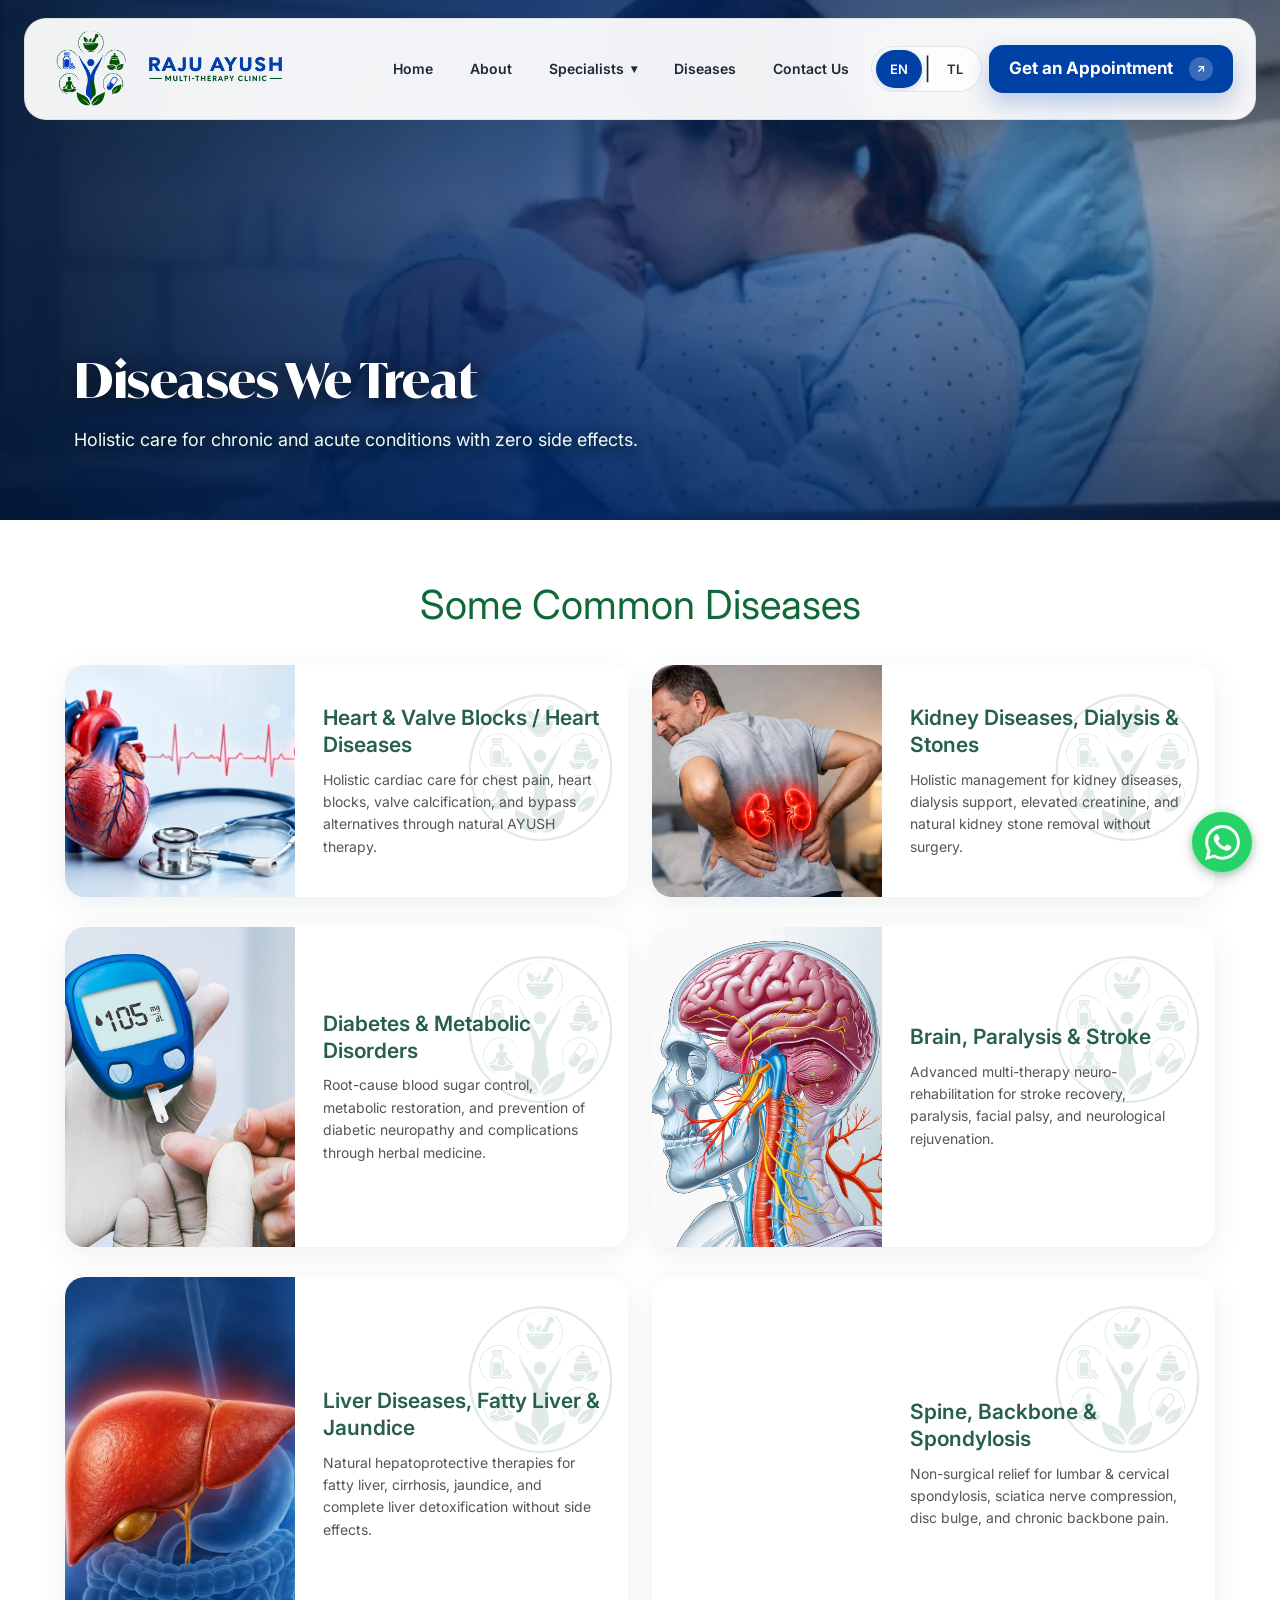
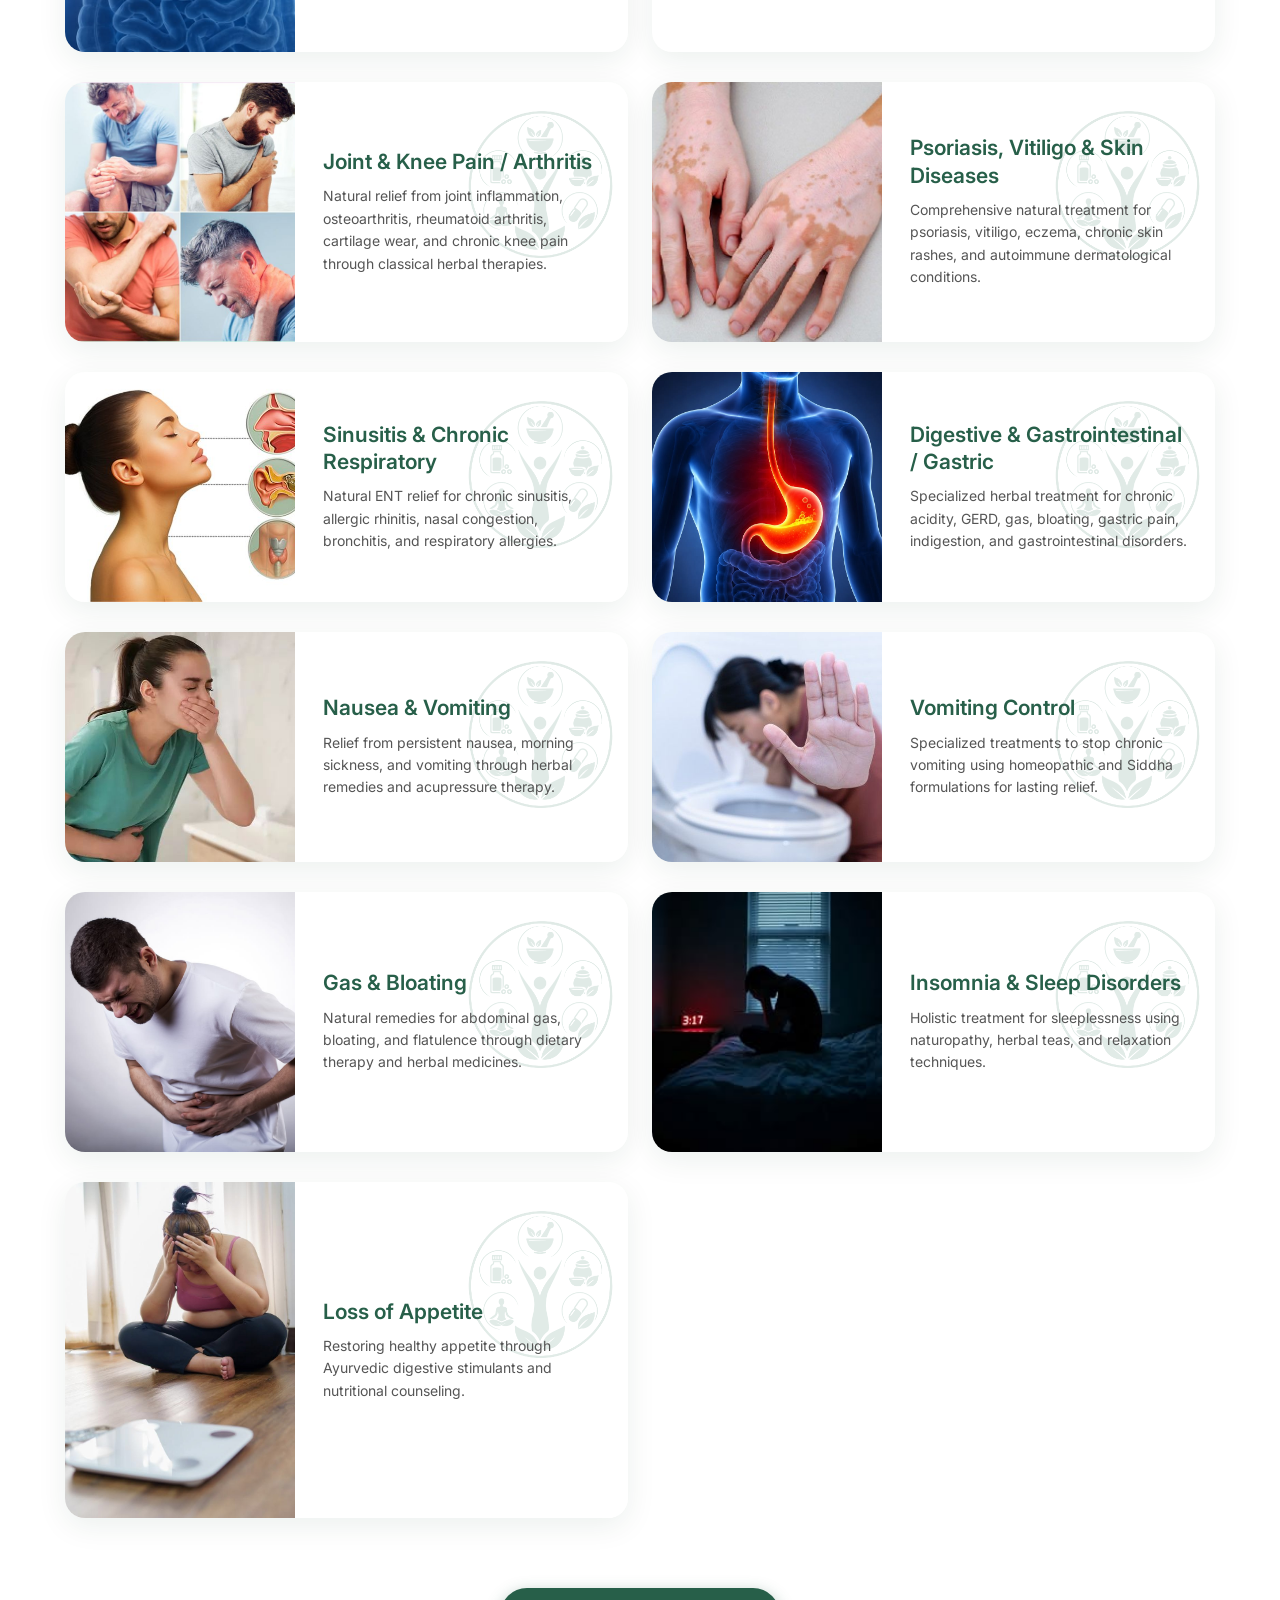
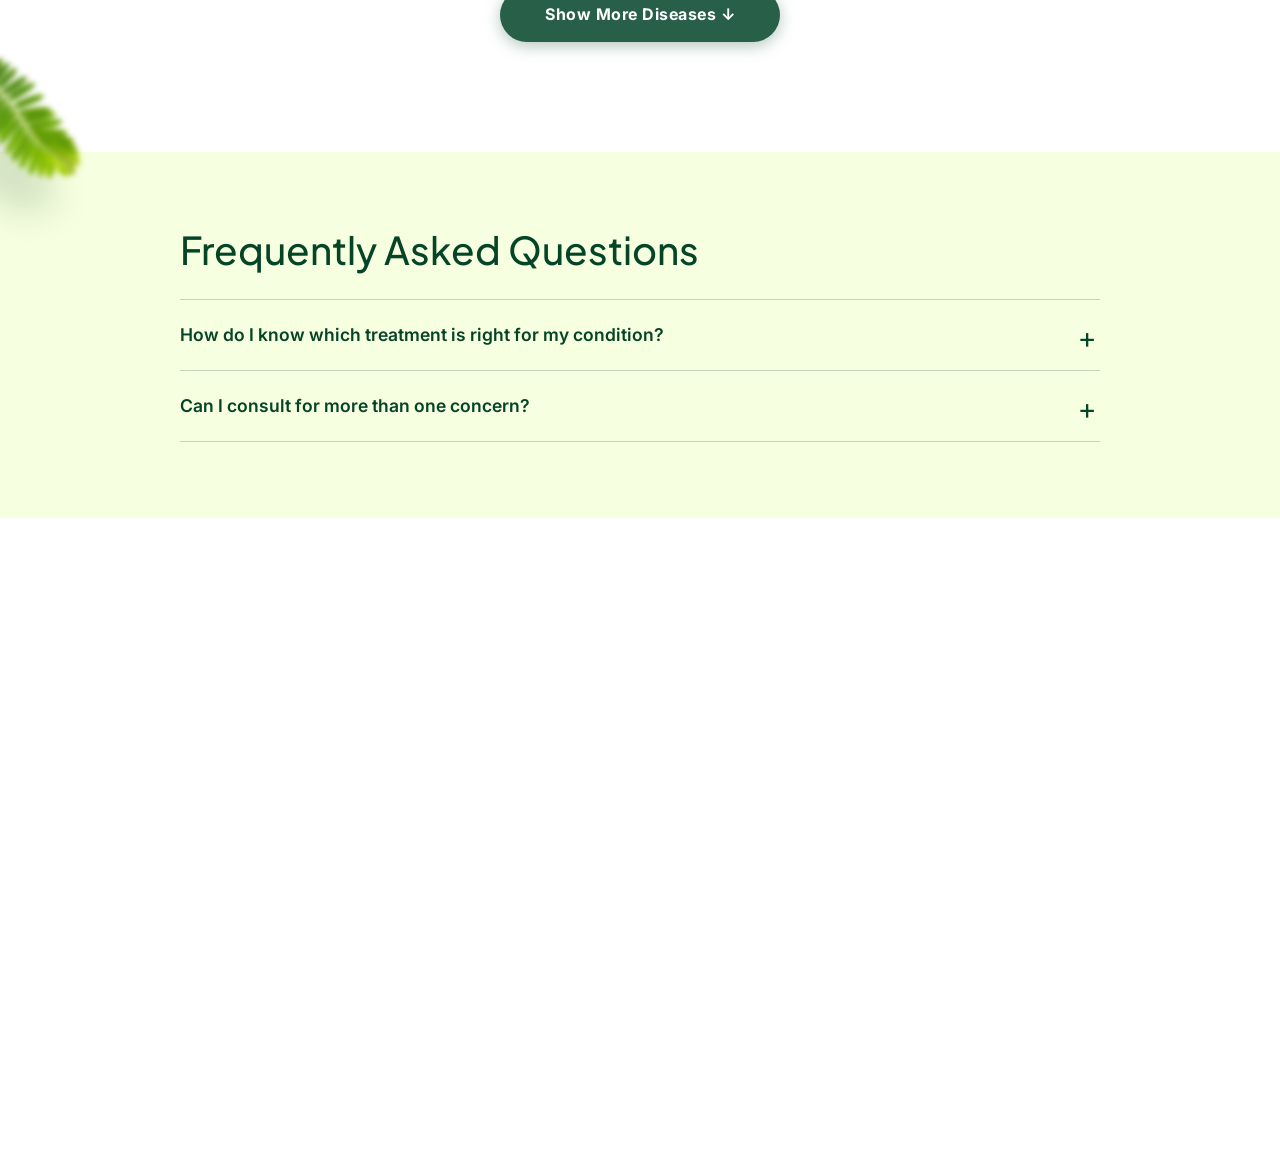
==== diseases.html @ 919b9896 "Production release: Raju AYUSH Hospital with multilingual i18n and Hostinger speed optimizations" ====
<!--
================================================================================
   ____                              _   _  __       
  / ___| _   _ _ __  _ __   ___  ___| |_(_)/ _|_   _ 
  \___ \| | | | '_ \| '_ \ / _ \/ __| __| | |_| | | |
   ___) | |_| | | | | | | |  __/ (__| |_| |  _| |_| |
  |____/ \__, |_| |_|_| |_|\___|\___|\__|_|_|  \__, |
         |___/                                 |___/ 

  ⚡ Crafted with Excellence by SYNNECTIFY
  🌐 Healthcare Digital Innovation & UI Architecture
  🏥 Raju AYUSH Hospital - Multi-Therapy Natural Healing
================================================================================
-->
<!DOCTYPE html>
<!--
========================================================================================

  ███████╗██╗   ██╗███╗   ██╗███╗   ██╗███████╗ ██████╗████████╗██╗███████╗██╗   ██╗
  ██╔════╝╚██╗ ██╔╝████╗  ██║████╗  ██║██╔════╝██╔════╝╚══██╔══╝██║██╔════╝╚██╗ ██╔╝
  ███████╗ ╚████╔╝ ██╔██╗ ██║██╔██╗ ██║█████╗  ██║        ██║   ██║█████╗   ╚████╔╝ 
  ╚════██║  ╚██╔╝  ██║╚██╗██║██║╚██╗██║██╔══╝  ██║        ██║   ██║██╔══╝    ╚██╔╝  
  ███████║   ██║   ██║ ╚████║██║ ╚████║███████╗╚██████╗   ██║   ██║██║        ██║   
  ╚══════╝   ╚═╝   ╚═╝  ╚═══╝╚═╝  ╚═══╝╚══════╝ ╚═════╝   ╚═╝   ╚═╝╚═╝        ╚═╝   

                     🚀 ARCHITECTED & CRAFTED BY SYNNECTIFY
                Next-Generation Digital Experiences & Web Engineering
========================================================================================
-->

<html lang="en" xmlns="http://www.w3.org/1999/xhtml">

<head>
    <!-- Developer Console Easter Egg -->
    <script>
    (function(){
      try {
        console.log("%c 🚀 SYNNECTIFY %c Digital Engineering & Healthcare Architecture ", "background:#0041A6; color:#ffffff; font-size:13px; font-weight:bold; padding:5px 10px; border-radius:4px 0 0 4px; font-family:monospace;", "background:#0E6937; color:#ffffff; font-size:13px; font-weight:bold; padding:5px 10px; border-radius:0 4px 4px 0; font-family:monospace;");
      } catch(e){}
    })();
    </script>

    <!-- Edge-to-Edge Full-Bleed High-Definition Favicon & Tab Icons -->
    <link rel="icon" type="image/x-icon" href="favicon.ico?v=3">
    <link rel="shortcut icon" href="favicon.ico?v=3">
    <link rel="icon" type="image/png" sizes="32x32" href="assets/images/favicon-32x32.png?v=3">
    <link rel="icon" type="image/png" sizes="16x16" href="assets/images/favicon-16x16.png?v=3">
    <link rel="icon" type="image/png" sizes="192x192" href="assets/images/favicon-192x192.png?v=3">
    <link rel="apple-touch-icon" sizes="180x180" href="assets/images/apple-touch-icon.png?v=3">

    <link rel="preload" as="image" href="./assets/images/footer-image-fast.webp" type="image/webp" media="(min-width: 769px)" fetchpriority="high">
    <link rel="preload" as="image" href="./assets/images/mobile-footer-image-fast.webp" type="image/webp" media="(max-width: 768px)" fetchpriority="high">
    <link rel="preload" as="image" href="./assets/images/footer-logo-fast2.0.webp" type="image/webp">

    <meta charset="UTF-8">
    <!-- DNS Prefetch -->
    <link rel="dns-prefetch" href="https://fonts.googleapis.com">
    <link rel="dns-prefetch" href="https://fonts.gstatic.com">
    <link rel="dns-prefetch" href="https://static.parastorage.com">

    <meta http-equiv="Content-Type" content="text/html; charset=utf-8" />

    <meta name="viewport"

        content="width=device-width, initial-scale=1.0, shrink-to-fit=no, initial-scale=1.0, maximum-scale=1.0, user-scalable=no" />

    <meta name="theme-color" content="#0e6937">

    <meta name="facebook-domain-verification" content="4n4g9sohugzlejpv5k4zm0ma34wua3" />

    <link rel="stylesheet" href="./assets/vendor/bootstrap.min.css">

    <link rel="stylesheet preload" href="./assets/new-css/css/app.min.css" as="style">

    <link rel="stylesheet preload" href="./assets/new-css/css/style.css" as="style">

<meta name="csrf-param" content="_csrf-frontend">
    <meta name="csrf-token" content="7khYqzZKLHJcQvQjWfTk037YROb8KjMfgx81Sjun0a-_DQDucBBJXx8AvUwNotfmBOkFga1GV33XT18uU-KD_A==">

    <link rel="stylesheet" href="./assets/css/shared-home-chrome.css">
    <link rel="stylesheet" href="./assets/css/about-page.css">
    <link rel="stylesheet" href="./assets/css/mobile-menu.css">
<link rel="preload" as="image" href="./assets/images/specialtie11.webp" fetchpriority="high">
<style>
/* Lucide Arrow Up-Right Universal Micro-Animation */
.lucide-arrow-up-right, .arrow-tail-icon svg {
    transition: transform 0.28s cubic-bezier(0.16, 1, 0.3, 1) !important;
    display: inline-block !important;
    vertical-align: middle !important;
}
a:hover .lucide-arrow-up-right,
button:hover .lucide-arrow-up-right,
.secondary-button:hover .arrow-tail-icon svg,
.appointment-btn:hover .lucide-arrow-up-right,
.header-cta:hover .lucide-arrow-up-right {
    transform: translate(3px, -3px) !important;
}
</style>
<link rel="stylesheet" href="assets/css/navbar.css">
<style class="hide-old-nav">
/* Hide old Wix/legacy navbar */
header[id^="comp-"], [data-testid="header-wrapper"],
.wix-header, #SITE_HEADER,
[id*="SITE_HEADER"] { display: none !important; }
</style>

    <!-- ============================================================
         PRIMARY SEO & GOOGLE SEARCH CONSOLE META TAGS
         ============================================================ -->
    <title>Conditions & Diseases We Treat: Raju AYUSH Hospital</title>
    <meta name="description" content="Natural, root-cause healing for 30+ conditions: Joint Pain, Arthritis, Diabetes, Skin Disorders, Asthma, Thyroid, Kidney, Liver & Chronic Illness.">
    <meta name="keywords" content="Diseases treated Raju AYUSH, arthritis natural cure, diabetes ayurveda treatment, psoriasis homeopathy, asthma herbal treatment, thyroid natural healing, kidney disease AYUSH, liver detox Vijayawada, joint pain relief, digestive problems cure, chronic disease treatment without surgery">
    <meta name="author" content="Raju AYUSH Hospital - Dr. T. Raju">
    <meta name="robots" content="index, follow, max-snippet:-1, max-image-preview:large, max-video-preview:-1">
    <link rel="canonical" href="https://drraju.synnectify.com/diseases.html">

    <!-- Google Search Console Ownership Verification -->
    <meta name="google-site-verification" content="YOUR_GOOGLE_SEARCH_CONSOLE_VERIFICATION_CODE">

    <!-- Open Graph / Facebook / WhatsApp Preview -->
    <meta property="og:locale" content="en_IN">
    <meta property="og:type" content="website">
    <meta property="og:site_name" content="Raju AYUSH Hospital">
    <meta property="og:title" content="Conditions & Diseases We Treat: Raju AYUSH Hospital">
    <meta property="og:description" content="Natural, root-cause healing for 30+ conditions: Joint Pain, Arthritis, Diabetes, Skin Disorders, Asthma, Thyroid, Kidney, Liver & Chronic Illness.">
    <meta property="og:url" content="https://drraju.synnectify.com/diseases.html">
    <meta property="og:image" content="https://drraju.synnectify.com/assets/images/logo.png">
    <meta property="og:image:alt" content="Conditions & Diseases We Treat: Raju AYUSH Hospital">

    <!-- Twitter Cards -->
    <meta name="twitter:card" content="summary_large_image">
    <meta name="twitter:title" content="Conditions & Diseases We Treat: Raju AYUSH Hospital">
    <meta name="twitter:description" content="Natural, root-cause healing for 30+ conditions: Joint Pain, Arthritis, Diabetes, Skin Disorders, Asthma, Thyroid, Kidney, Liver & Chronic Illness.">
    <meta name="twitter:image" content="https://drraju.synnectify.com/assets/images/logo.png">

    <script type="application/ld+json">
    {
      "@context": "https://schema.org",
      "@graph": [
        {
          "@type": "MedicalWebPage",
          "@id": "https://drraju.synnectify.com/diseases.html#webpage",
          "url": "https://drraju.synnectify.com/diseases.html",
          "name": "Conditions & Diseases Treated at Raju AYUSH Hospital",
          "description": "Root-cause natural treatments for over 30 acute and chronic medical conditions using 5 AYUSH modalities.",
          "breadcrumb": {
            "@type": "BreadcrumbList",
            "itemListElement": [
              { "@type": "ListItem", "position": 1, "name": "Home", "item": "https://drraju.synnectify.com/home.html" },
              { "@type": "ListItem", "position": 2, "name": "Diseases We Treat", "item": "https://drraju.synnectify.com/diseases.html" }
            ]
          }
        }
      ]
    }
    </script>
    <!-- ============================================================ -->
    <!-- Google Analytics 4 (GA4) / Tag Manager Tracking Hook -->
    <script async src="https://www.googletagmanager.com/gtag/js?id=G-XXXXXXXXXX"></script>
    <script>
      window.dataLayer = window.dataLayer || [];
      function gtag(){dataLayer.push(arguments);}
      gtag('js', new Date());
      gtag('config', 'G-XXXXXXXXXX', { 'anonymize_ip': true });
    </script>
    <link rel="manifest" href="manifest.json">
    <!-- Synnectify Developer Signature -->
    <script>
      (function() {
        if (typeof console !== 'undefined' && console.log) {
          console.log(
            '%c Powered & Crafted by Synnectify %c https://synnectify.com ',
            'background:#0041A6; color:#ffffff; font-weight:bold; font-size:12px; padding:6px 12px; border-radius:4px 0 0 4px;',
            'background:#0E6937; color:#ffffff; font-size:12px; padding:6px 12px; border-radius:0 4px 4px 0;'
          );
        }
      })();
    </script>
</head>

<body>
</div>

<!-- RAJU-AYUSH-NAVBAR-START -->
    <header class="site-header" id="siteHeader">
        <nav class="ra-navbar">
            <!-- LOGO -->
            <a href="home.html" class="ra-brand" aria-label="Raju AYUSH Hospital home">
                <img src="assets/images/logo.png" alt="Raju AYUSH Hospital" class="ra-logo-icon" fetchpriority="high" decoding="async">
                <img src="assets/images/logo name.png" alt="RAJU AYUSH Multi-Therapy Clinic" class="ra-logo-name" decoding="async">
            </a>

            <!-- NAVIGATION -->
            <div class="ra-nav-links" id="raNavLinks">
                <a href="home.html" class="ra-nav-link" data-i18n="nav.home">
                    <span class="ra-roll-box"><span class="ra-roll-top">Home</span><span class="ra-roll-bottom">Home</span></span>
                </a>
                <a href="about-us.html" class="ra-nav-link" data-i18n="nav.about">
                    <span class="ra-roll-box"><span class="ra-roll-top">About</span><span class="ra-roll-bottom">About</span></span>
                </a>

                <!-- SPECIALISTS DROPDOWN -->
                <div class="ra-dropdown-wrapper">
                    <button type="button" class="ra-dropdown-trigger" id="raSpecialistsBtn" aria-expanded="false" data-i18n="nav.specialists">
                        <span class="ra-roll-box"><span class="ra-roll-top">Specialists</span><span class="ra-roll-bottom">Specialists</span></span>
                        <span class="ra-dropdown-arrow">&#x25BE;</span>
                    </button>

                    <!-- MEGA MENU (3 Columns Luxury Design) -->
                    <div class="ra-mega-menu" id="raMegaMenu">
                        <div class="ra-mega-header">
                            <h3 data-i18n="mega.title">OUR SPECIALISTS</h3>
                            <div class="ra-mega-header-line">
                                <i></i><span>&#127807;</span><i></i>
                            </div>
                        </div>

                        <div class="ra-mega-body">
                            <!-- Left Column: Herbal Imagery -->
                            <div class="ra-mega-col-visual">
                                <div class="ra-mega-img-wrap">
                                    <img src="assets/images/ayurveda-mega-visual.jpg" alt="Natural Ayurvedic Medicine & Herbs" class="ra-mega-img" loading="lazy" decoding="async">
                                    <div class="ra-mega-img-overlay">
                                        <span data-i18n="mega.visual.tag">Traditional Healing</span>
                                    </div>
                                </div>
                            </div>

                            <!-- Middle Column: 5 Therapies List -->
                            <div class="ra-mega-col-list">
                                <a href="ayurveda-consultation.html" class="ra-service-row">
                                    <span class="ra-service-arrow">&rsaquo;</span>
                                    <div class="ra-service-info">
                                        <h4 class="ra-service-title" data-i18n="mega.ayurveda">Ayurvedic Therapy</h4>
                                        <p class="ra-service-sub" data-i18n="mega.ayurveda.desc">Classical Vedic Healing</p>
                                    </div>
                                </a>
                                <a href="homeopathy.html" class="ra-service-row">
                                    <span class="ra-service-arrow">&rsaquo;</span>
                                    <div class="ra-service-info">
                                        <h4 class="ra-service-title" data-i18n="mega.homeopathy">Homeopathic Care</h4>
                                        <p class="ra-service-sub" data-i18n="mega.homeopathy.desc">Holistic &amp; Natural Treatment</p>
                                    </div>
                                </a>
                                <a href="siddha-medicine.html" class="ra-service-row">
                                    <span class="ra-service-arrow">&rsaquo;</span>
                                    <div class="ra-service-info">
                                        <h4 class="ra-service-title" data-i18n="mega.siddha">Siddha Healthcare</h4>
                                        <p class="ra-service-sub" data-i18n="mega.siddha.desc">Ancient Tamil Medical System</p>
                                    </div>
                                </a>
                                <a href="naturopathy.html" class="ra-service-row">
                                    <span class="ra-service-arrow">&rsaquo;</span>
                                    <div class="ra-service-info">
                                        <h4 class="ra-service-title" data-i18n="mega.naturopathy">Naturopathy Wellness</h4>
                                        <p class="ra-service-sub" data-i18n="mega.naturopathy.desc">Natural Healing Therapies</p>
                                    </div>
                                </a>
                                <a href="herbal-medicine.html" class="ra-service-row">
                                    <span class="ra-service-arrow">&rsaquo;</span>
                                    <div class="ra-service-info">
                                        <h4 class="ra-service-title" data-i18n="mega.herbal">Global Herbal Medicine</h4>
                                        <p class="ra-service-sub" data-i18n="mega.herbal.desc">International Quality Herbal Care</p>
                                    </div>
                                </a>
                            </div>

                            <!-- Right Column: Consultation Card with Dr. Raju -->
                            <div class="ra-mega-col-consult">
                                <div class="ra-consult-card">
                                    <div class="ra-consult-top">
                                        <div class="ra-consult-text-wrap">
                                            <h4 class="ra-consult-heading" data-i18n="mega.consult.heading">Not Sure Which Therapy Is Right For You?</h4>
                                            <p class="ra-consult-text" data-i18n="mega.consult.desc">Our senior doctors diagnose your root cause and prescribe integrated multi-therapy care for complete and lasting relief.</p>
                                        </div>
                                        <div class="ra-consult-doctor-wrap">
                                            <img src="assets/images/dr-raju.png" alt="Chief Physician Dr. T. Raju" class="ra-consult-doctor-img" loading="lazy" decoding="async">
                                        </div>
                                    </div>
                                    <div class="ra-consult-divider">
                                        <i></i><span>&#127807;</span><i></i>
                                    </div>
                                    <a href="contact-us.html#ContactSec" class="ra-consult-btn">
                                        <span data-i18n="mega.consult.btn">Book An Appointment</span>
                                        <span class="ra-btn-arrow">&rarr;</span>
                                    </a>
                                </div>
                            </div>
                        </div>

                        <!-- Bottom Philosophy Ribbon -->
                        <div class="ra-mega-bottom-bar">
                            <div class="ra-bottom-philosophy">
                                <span class="ra-bottom-leaf">&#127807;</span>
                                <span data-i18n="mega.philosophy">5 Classical Systems. Integrated Care. Holistic Healing.</span>
                            </div>
                            <a href="ayurveda-consultation.html" class="ra-bottom-explore">
                                <span data-i18n="mega.explore.btn">View all treatments and therapies</span>
                                <span class="ra-explore-arrow">&rarr;</span>
                            </a>
                        </div>
                    </div>
                </div>

                <a href="diseases.html" class="ra-nav-link" data-i18n="nav.diseases">
                    <span class="ra-roll-box"><span class="ra-roll-top">Diseases</span><span class="ra-roll-bottom">Diseases</span></span>
                </a>
                <a href="contact-us.html" class="ra-nav-link" data-i18n="nav.contact">
                    <span class="ra-roll-box"><span class="ra-roll-top">Contact Us</span><span class="ra-roll-bottom">Contact Us</span></span>
                </a>

                <!-- LANGUAGE TOGGLE (Desktop) -->
                <div class="ra-language-toggle" id="raLangToggle">
                    <button type="button" class="ra-lang-btn active" data-lang="en">EN</button>
                    <span class="ra-lang-sep">|</span>
                    <button type="button" class="ra-lang-btn" data-lang="tl">TL</button>
                </div>

                <!-- CTA -->
                <a href="contact-us.html#ContactSec" class="ra-nav-cta">
                    <span data-i18n="cta.appointment">Get an Appointment</span>
                    <span class="ra-btn-arrow"><svg viewBox="0 0 24 24"><line x1="7" y1="17" x2="17" y2="7"></line><polyline points="7 7 17 7 17 17"></polyline></svg></span>
                </a>
            </div>

            <!-- MOBILE HAMBURGER BUTTON -->
            <button class="ra-mobile-toggle" id="raMobileToggle" type="button" aria-label="Open navigation" aria-expanded="false">
                <span></span>
                <span></span>
                <span></span>
            </button>
        </nav>
    </header>
    <!-- RAJU-AYUSH-NAVBAR-END -->

    <!-- MOBILE OFF-CANVAS FULL COVER DRAWER & BACKDROP -->
    <div class="ra-mobile-backdrop" id="raMobileBackdrop"></div>
    <div class="ra-mobile-drawer" id="raMobileDrawer">
        <div class="ra-drawer-header">
            <button type="button" class="ra-drawer-close" id="raDrawerClose" aria-label="Close menu">&times;</button>
            <div class="ra-drawer-logo-wrap">
                <img src="assets/images/mobile navbar logo.png" alt="Raju AYUSH Hospital" class="ra-drawer-logo" loading="lazy" decoding="async">
            </div>
        </div>
        
        <div class="ra-drawer-body">
            <ul class="ra-drawer-menu">
                <li class="ra-drawer-item">
                    <a href="home.html" class="ra-drawer-link">
                        <span class="ra-roll-box"><span class="ra-roll-top">Home</span><span class="ra-roll-bottom">Home</span></span>
                    </a>
                </li>
                <li class="ra-drawer-item">
                    <a href="about-us.html" class="ra-drawer-link">
                        <span class="ra-roll-box"><span class="ra-roll-top">About</span><span class="ra-roll-bottom">About</span></span>
                    </a>
                </li>
                <li class="ra-drawer-item ra-drawer-has-sub" id="raMobileSpecialistsItem">
                    <button type="button" class="ra-drawer-link ra-drawer-accordion-btn" id="raMobileSpecialistsBtn" aria-expanded="false">
                        <span class="ra-roll-box"><span class="ra-roll-top">Specialists</span><span class="ra-roll-bottom">Specialists</span></span>
                        <span class="ra-drawer-chevron">&#x25BE;</span>
                    </button>
                    <ul class="ra-drawer-submenu" id="raMobileSpecialistsSub">
                        <li><a href="ayurveda-consultation.html" class="ra-drawer-sublink" data-i18n="drawer.ayurveda">&rsaquo; Ayurvedic Therapy</a></li>
                        <li><a href="homeopathy.html" class="ra-drawer-sublink" data-i18n="drawer.homeo">&rsaquo; Homeopathic Care</a></li>
                        <li><a href="siddha-medicine.html" class="ra-drawer-sublink" data-i18n="drawer.siddha">&rsaquo; Siddha Healthcare</a></li>
                        <li><a href="naturopathy.html" class="ra-drawer-sublink" data-i18n="drawer.naturopathy">&rsaquo; Naturopathy Wellness</a></li>
                        <li><a href="herbal-medicine.html" class="ra-drawer-sublink" data-i18n="drawer.herbal">&rsaquo; Global Herbal Medicine</a></li>
                    </ul>
                </li>
                <li class="ra-drawer-item">
                    <a href="diseases.html" class="ra-drawer-link">
                        <span class="ra-roll-box"><span class="ra-roll-top">Diseases</span><span class="ra-roll-bottom">Diseases</span></span>
                    </a>
                </li>
                <li class="ra-drawer-item">
                    <a href="contact-us.html" class="ra-drawer-link">
                        <span class="ra-roll-box"><span class="ra-roll-top">Contact Us</span><span class="ra-roll-bottom">Contact Us</span></span>
                    </a>
                </li>
            </ul>

            <!-- Mobile Language Selector -->
            <div class="ra-drawer-lang">
                <span class="ra-drawer-lang-label" data-i18n="drawer.langlabel">Language:</span>
                <div class="ra-drawer-lang-toggle">
                    <button type="button" class="ra-mobile-lang-btn active" data-lang="en">English</button>
                    <span class="ra-mobile-lang-sep">|</span>
                    <button type="button" class="ra-mobile-lang-btn" data-lang="tl">తెలుగు</button>
                </div>
            </div>

            <!-- Mobile Book Appointment CTA -->
            <div class="ra-drawer-cta">
                <a href="contact-us.html" class="ra-drawer-btn">
                    <span>Book Appointment</span>
                    <span class="ra-drawer-btn-arrow">&rarr;</span>
                </a>
            </div>
        </div>
    </div>



<header id="comp-mb7ogqrp" class="comp-mb7ogqrp S829f_ comp-mb7ogqrp-container"
                                            slots="[object Object]" wix="[object Object]">
                                            <section id="comp-mb7ogqrp_r_comp-mb7ogqqn" tabindex="-1"
                                                class="ke5pl1 comp-mb7ogqrp_r_comp-mb7ogqqn-container section comp-mb7ogqrp_r_comp-mb7ogqqn ke5pl1 w2JesW NXBn1M yEgiaI wixui-header undefined fwXYgt">
                                                <div id="comp-mb7ogqrp_r_comp-mdr142kt"
                                                    class="container _internalContainerRoot_ikbgu_1 builder-root theme-vars comp-mb7ogqrp_r_comp-mdr142kt">
                                                    <div class="_backgroundLayer_ikbgu_25">
                                                        <div class="builder-root comp-mb7ogqrp_r_comp-mhs1biva _background_x7ip3_1 _mask_x7ip3_35 background"
                                                            id="comp-mb7ogqrp_r_comp-mhs1biva"
                                                            data-motion-part="BG_LAYER comp-mb7ogqrp_r_comp-mhs1biva">
                                                        </div>
                                                    </div>
                                                    <div role="group"
                                                        class="comp-mb7ogqrp_r_comp-mdr142kt-container max-width-container">
                                                        
                                                        <div id="comp-mb7ogqrp_r_comp-ml7ru3yu"
                                                            class="logo-wrapper _logo_ackza_1 builder-root comp-mb7ogqrp_r_comp-ml7ru3yu">
                                                            <a href="./home.html" target="_self"
                                                                class="_linkLayer_ackza_12"><wow-image
                                                                    class="_image_8j9vj_1 "
                                                                    data-image-info="{&quot;displayMode&quot;:&quot;fit&quot;,&quot;imageData&quot;:{&quot;width&quot;:200,&quot;height&quot;:51,&quot;uri&quot;:&quot;https://static.wixstatic.com/shapes/c837a6_826a63d60f394c6c80f9069903e238b8.svg&quot;,&quot;name&quot;:&quot;logo&quot;,&quot;displayMode&quot;:&quot;fit&quot;}}"
                                                                    data-motion-part="BG_IMG undefined"
                                                                    data-bg-effect-name="" data-has-ssr-src=""
                                                                    style="--wix-img-max-width:max(200px, 100%)"><img loading="lazy"
                                                                        alt="Homepage"
                                                                        fetchpriority="high"
                                                                        src="[data-uri]"
                                                                        style="width: 79px; height: 20px; object-fit: contain; object-position: center center;" decoding="async"></wow-image></a>
                                                        </div>
                                                        <div
                                                            class="wix-presets-wrapper w-3f27c3f4-5a2b-4b2c-9b14-05d9c0c6d5ec comp-mb7ogqrp_r_comp-ml7sglw4-presets-wrapper">
                                                            <div id="comp-mb7ogqrp_r_comp-ml7sglw4"
                                                                class="builder-root comp-mb7ogqrp_r_comp-ml7sglw4 menu _animation-calm_1m6ap_8">
                                                                <div id="comp-mb7ogqrp_r_comp-ml7sglw4-menu-content">
                                                                    <nav class="_root_s6hzk_2 navbar _navbar_1b8mp_1 _ltr_1b8mp_18 wixui-horizontal-menu wixui-menu"
                                                                        data-part="navbar" data-hook="menu-root"
                                                                        aria-label="Site" dir="ltr">
                                                                        <ul class="_container_s6hzk_173 custom-navbar">
    <li class="_listItem_1ev60_1" data-part="menu-item" data-animation-name="calm" data-item-depth="0" data-animation-state="exitDone">
        <div class="_itemWrapper_1ev60_10">
            <div class="item _labelContainer_1ev60_18 wixui-horizontal-menu__item wixui-menu__item" data-part="menu-item-content" data-interactive="true">
                <a data-part="menu-item-link" href="./home.html" target="_self" class="">
                    <div class="_label_1ev60_18 wixui-horizontal-menu__item-label wixui-menu__item-label" data-part="label">Home</div>
                </a>
            </div>
        </div><span class="_divider_1ev60_224"></span>
    </li>
    <li class="_listItem_1ev60_1" data-part="menu-item" data-animation-name="calm" data-item-depth="0" data-animation-state="exitDone">
        <div class="_itemWrapper_1ev60_10">
            <div class="item _labelContainer_1ev60_18 wixui-horizontal-menu__item wixui-menu__item" data-part="menu-item-content" data-interactive="true">
                <a data-part="menu-item-link" href="./about-us.html" target="_self" class="">
                    <div class="_label_1ev60_18 wixui-horizontal-menu__item-label wixui-menu__item-label" data-part="label">About Us</div>
                </a>
            </div>
        </div><span class="_divider_1ev60_224"></span>
    </li>
    <li class="_listItem_1ev60_1 custom-dropdown" data-part="menu-item" data-animation-name="none" data-item-depth="0">
        <div class="_itemWrapper_1ev60_10">
            <div class="item _labelContainer_1ev60_18 wixui-horizontal-menu__item wixui-menu__item" data-part="menu-item-content" data-interactive="true">
                <a data-part="menu-item-link" href="./ayurveda-consultation.html" target="_self" class="">
                    <div class="_label_1ev60_18 wixui-horizontal-menu__item-label wixui-menu__item-label" data-part="label">Specialities &#9662;</div>
                </a>
            </div>
        </div>
        <ul class="dropdown-content">
            <li><a href="./ayurveda-consultation.html">Ayurveda</a></li>
            <li><a href="./homeopathy.html">Homeopathy</a></li>
            <li><a href="./siddha-medicine.html">Sidda</a></li>
            <li><a href="./naturopathy.html">Naturopathy</a></li>
            <li><a href="./herbal-medicine.html">Global Herbal Medicine</a></li>
        </ul>
        <span class="_divider_1ev60_224"></span>
    </li>
    <li class="_listItem_1ev60_1" data-part="menu-item" data-animation-name="none" data-item-depth="0">
        <div class="_itemWrapper_1ev60_10">
            <div class="item _labelContainer_1ev60_18 wixui-horizontal-menu__item wixui-menu__item" data-part="menu-item-content" data-interactive="true">
                <a data-part="menu-item-link" href="./diseases.html" target="_self" class="">
                    <div class="_label_1ev60_18 wixui-horizontal-menu__item-label wixui-menu__item-label" data-part="label">diseases</div>
                </a>
            </div>
        </div><span class="_divider_1ev60_224"></span>
    </li>
    <li class="_listItem_1ev60_1" data-part="menu-item" data-animation-name="none" data-item-depth="0">
        <div class="_itemWrapper_1ev60_10">
            <div class="item _labelContainer_1ev60_18 wixui-horizontal-menu__item wixui-menu__item" data-part="menu-item-content" data-interactive="true">
                <a data-part="menu-item-link" href="./contact-us.html" target="_self" class="">
                    <div class="_label_1ev60_18 wixui-horizontal-menu__item-label wixui-menu__item-label" data-part="label">contact us</div>
                </a>
            </div>
        </div><span class="_divider_1ev60_224"></span>
    </li>
    <li class="_listItem_1ev60_1" data-part="menu-item" data-animation-name="none" data-item-depth="0">
        <div class="_itemWrapper_1ev60_10">
            <div class="item _labelContainer_1ev60_18 wixui-horizontal-menu__item wixui-menu__item" data-part="menu-item-content" data-interactive="true">
                <a data-part="menu-item-link" href="./contact-us.html#ContactSec" target="_self" class="appointment-btn">
                    <div class="_label_1ev60_18 wixui-horizontal-menu__item-label wixui-menu__item-label" data-part="label">Get an Appointment</div>
                </a>
            </div>
        </div><span class="_divider_1ev60_224"></span>
    </li>
</ul>
                                                                    </nav>
                                                                </div>
                                                            </div>
                                                        </div>
                                                    </div>
                                                </div>
                                            </section>
                                        </header>

    <div class="fixedRit">
        <ul>
            <li>
                <a class="call" href="tel:+919290000571" target="_blank">
                    <div class="align">
                        <svg viewBox="0 0 512 512">
                            <path d="m368.467 512c-89.756 0-185.605-32.981-260.547-107.921-74.817-74.818-107.92-170.603-107.92-260.546 0-79.269 64.132-143.533 143.533-143.533 6.134 0 11.649 3.734 13.927 9.429l64.267 160.667c3.077 7.692-.664 16.421-8.355 19.498l-70.597 28.238c4.994 81.218 70.188 146.408 151.393 151.395l28.239-70.597c3.07-7.679 11.796-11.434 19.498-8.356l160.665 64.266c5.695 2.278 9.43 7.793 9.43 13.927 0 79.269-64.132 143.533-143.533 143.533zm-234.917-481.57c-57.448 4.971-103.55 53.145-103.55 113.103 0 90.408 35.206 175.405 99.134 239.332 63.927 63.928 148.924 99.135 239.333 99.135 59.939 0 108.129-46.076 113.104-103.55l-136.881-54.752-26.563 66.406c-2.277 5.695-7.793 9.429-13.927 9.429-105.729 0-191.733-86.004-191.733-191.717 0-6.133 3.734-11.666 9.429-13.943l66.406-26.563z" />
                        </svg>
                    </div>
                </a>
            </li>
            <li>
                <a class="whatsapp" href="https://api.whatsapp.com/send?phone=919290000571" target="_blank">
                    <div class="align">
                        <svg viewBox="-23 -21 682 682.66669">
                            <path d="m544.386719 93.007812c-59.875-59.945312-139.503907-92.9726558-224.335938-93.007812-174.804687 0-317.070312 142.261719-317.140625 317.113281-.023437 55.894531 14.578125 110.457031 42.332032 158.550781l-44.992188 164.335938 168.121094-44.101562c46.324218 25.269531 98.476562 38.585937 151.550781 38.601562h.132813c174.785156 0 317.066406-142.273438 317.132812-317.132812.035156-84.742188-32.921875-164.417969-92.800781-224.359376zm-224.335938 487.933594h-.109375c-47.296875-.019531-93.683594-12.730468-134.160156-36.742187l-9.621094-5.714844-99.765625 26.171875 26.628907-97.269531-6.269532-9.972657c-26.386718-41.96875-40.320312-90.476562-40.296875-140.28125.054688-145.332031 118.304688-263.570312 263.699219-263.570312 70.40625.023438 136.589844 27.476562 186.355469 77.300781s77.15625 116.050781 77.132812 186.484375c-.0625 145.34375-118.304687 263.59375-263.59375 263.59375zm144.585938-197.417968c-7.921875-3.96875-46.882813-23.132813-54.148438-25.78125-7.257812-2.644532-12.546875-3.960938-17.824219 3.96875-5.285156 7.929687-20.46875 25.78125-25.09375 31.066406-4.625 5.289062-9.242187 5.953125-17.167968 1.984375-7.925782-3.964844-33.457032-12.335938-63.726563-39.332031-23.554687-21.011719-39.457031-46.960938-44.082031-54.890626-4.617188-7.9375-.039062-11.8125 3.476562-16.171874 8.578126-10.652344 17.167969-21.820313 19.808594-27.105469 2.644532-5.289063 1.320313-9.917969-.664062-13.882813-1.976563-3.964844-17.824219-42.96875-24.425782-58.839844-6.4375-15.445312-12.964843-13.359374-17.832031-13.601562-4.617187-.230469-9.902343-.277344-15.1875-.277344-5.28125 0-13.867187 1.980469-21.132812 9.917969-7.261719 7.933594-27.730469 27.101563-27.730469 66.105469s28.394531 76.683594 32.355469 81.972656c3.960937 5.289062 55.878906 85.328125 135.367187 119.648438 18.90625 8.171874 33.664063 13.042968 45.175782 16.695312 18.984374 6.03125 36.253906 5.179688 49.910156 3.140625 15.226562-2.277344 46.878906-19.171875 53.488281-37.679687 6.601563-18.511719 6.601563-34.375 4.617187-37.683594-1.976562-3.304688-7.261718-5.285156-15.183593-9.253906zm0 0" fill-rule="evenodd" />
                        </svg>
                    </div>
                </a>
            </li>
            <li>
                <a class="mail" href="mailto:info@rajuayush.com" target="_blank">
                    <div class="align">
                        <svg viewBox="0 0 512 512">
                            <path class="st0" d="M464,64H48C21.5,64,0,85.5,0,112v288c0,26.5,21.5,48,48,48h416c26.5,0,48-21.5,48-48V112 C512,85.5,490.5,64,464,64z M464,96c2.2,0,4.2,0.5,6.1,1.2L256,282.8L41.9,97.2c1.9-0.8,4-1.2,6.1-1.2L464,96z M464,416H48 c-8.8,0-16-7.2-16-16V131l213.5,185c3,2.6,6.8,3.9,10.5,3.9s7.5-1.3,10.5-3.9L480,131v269C480,408.8,472.8,416,464,416z" />
                        </svg>
                    </div>
                </a>
            </li>
        </ul>
    </div>

    <div id="viewport">

     <div id="pageWrapper" class="diseasesPage">

    <section id="PageBanner" class="Hght">
                <img class="bnnr" alt="Diseases We Treat" src="./assets/images/specialtie11.webp" decoding="async" loading="lazy">
                <div class="BannerContent">
                    <div class="container">
                        <div class="content-wrapper">
                            <h1 class="bnrHead" data-i18n="diseases.hero.title">Diseases We Treat</h1>
                            <div class="SubT">Holistic care for chronic and acute conditions with zero side effects.</div>
                        </div>
                    </div>
                </div>
            </section>

    <section id="DiseaseSec">
        <div class="container">
            <div class="animBx anim3"><img src="./assets/images/anim10.png" alt="" loading="lazy" decoding="async"></div>
            <div class="animBx anim4"><img src="./assets/images/anim10.png" alt="" loading="lazy" decoding="async"></div>
            <div class="MainT">Some Common Diseases</div>
            <div class="row">
                <div class="col-sm-6">
                    <div class="dSBx">
                        <div class="imgBx">
                            <img src="./assets/images/Heart & Valve Blocks.jpg" alt="Heart & Valve Blocks / Heart Diseases" loading="lazy" decoding="async">
                        </div>
                        <div class="txtBx">
                            <div class="fade1"><img src="./assets/images/logo transparent ..png" alt="Raju AYUSH Logo" loading="lazy" decoding="async"></div>
                            <div class="title">Heart & Valve Blocks / Heart Diseases</div>
                            <p>Holistic cardiac care for chest pain, heart blocks, valve calcification, and bypass alternatives through natural AYUSH therapy.</p>
                        </div>
                    </div>
                </div>
                <div class="col-sm-6">
                    <div class="dSBx">
                        <div class="imgBx">
                            <img src="./assets/images/Kidney Diseases, Dialysis & Stones.jpg" alt="Kidney Diseases, Dialysis & Stones" loading="lazy" decoding="async">
                        </div>
                        <div class="txtBx">
                            <div class="fade1"><img src="./assets/images/logo transparent ..png" alt="Raju AYUSH Logo" loading="lazy" decoding="async"></div>
                            <div class="title">Kidney Diseases, Dialysis & Stones</div>
                            <p>Holistic management for kidney diseases, dialysis support, elevated creatinine, and natural kidney stone removal without surgery.</p>
                        </div>
                    </div>
                </div>
                <div class="col-sm-6">
                    <div class="dSBx">
                        <div class="imgBx">
                            <img src="./assets/images/Diabetes & Metabolic Disorders.jpg" alt="Diabetes & Metabolic Disorders" loading="lazy" decoding="async">
                        </div>
                        <div class="txtBx">
                            <div class="fade1"><img src="./assets/images/logo transparent ..png" alt="Raju AYUSH Logo" loading="lazy" decoding="async"></div>
                            <div class="title">Diabetes & Metabolic Disorders</div>
                            <p>Root-cause blood sugar control, metabolic restoration, and prevention of diabetic neuropathy and complications through herbal medicine.</p>
                        </div>
                    </div>
                </div>
                <div class="col-sm-6">
                    <div class="dSBx">
                        <div class="imgBx">
                            <img src="./assets/images/Brain, Paralysis & Stroke.jpg" alt="Brain, Paralysis & Stroke" loading="lazy" decoding="async">
                        </div>
                        <div class="txtBx">
                            <div class="fade1"><img src="./assets/images/logo transparent ..png" alt="Raju AYUSH Logo" loading="lazy" decoding="async"></div>
                            <div class="title">Brain, Paralysis & Stroke</div>
                            <p>Advanced multi-therapy neuro-rehabilitation for stroke recovery, paralysis, facial palsy, and neurological rejuvenation.</p>
                        </div>
                    </div>
                </div>
                <div class="col-sm-6">
                    <div class="dSBx">
                        <div class="imgBx">
                            <img src="./assets/images/Liver Diseases, Fatty Liver & Jaundice.jpg" alt="Liver Diseases, Fatty Liver & Jaundice" loading="lazy" decoding="async">
                        </div>
                        <div class="txtBx">
                            <div class="fade1"><img src="./assets/images/logo transparent ..png" alt="Raju AYUSH Logo" loading="lazy" decoding="async"></div>
                            <div class="title">Liver Diseases, Fatty Liver & Jaundice</div>
                            <p>Natural hepatoprotective therapies for fatty liver, cirrhosis, jaundice, and complete liver detoxification without side effects.</p>
                        </div>
                    </div>
                </div>
                <div class="col-sm-6">
                    <div class="dSBx">
                        <div class="imgBx">
                            <img src="./assets/images/Spine, Backbone & Spondylosis.jpg" alt="Spine, Backbone & Spondylosis" loading="lazy" decoding="async">
                        </div>
                        <div class="txtBx">
                            <div class="fade1"><img src="./assets/images/logo transparent ..png" alt="Raju AYUSH Logo" loading="lazy" decoding="async"></div>
                            <div class="title">Spine, Backbone & Spondylosis</div>
                            <p>Non-surgical relief for lumbar & cervical spondylosis, sciatica nerve compression, disc bulge, and chronic backbone pain.</p>
                        </div>
                    </div>
                </div>
                <div class="col-sm-6">
                    <div class="dSBx">
                        <div class="imgBx">
                            <img src="./assets/images/Joint Pain & Arthritis.jpg" alt="Joint & Knee Pain / Arthritis" loading="lazy" decoding="async">
                        </div>
                        <div class="txtBx">
                            <div class="fade1"><img src="./assets/images/logo transparent ..png" alt="Raju AYUSH Logo" loading="lazy" decoding="async"></div>
                            <div class="title">Joint & Knee Pain / Arthritis</div>
                            <p>Natural relief from joint inflammation, osteoarthritis, rheumatoid arthritis, cartilage wear, and chronic knee pain through classical herbal therapies.</p>
                        </div>
                    </div>
                </div>
                <div class="col-sm-6">
                    <div class="dSBx">
                        <div class="imgBx">
                            <img src="./assets/images/Skin Diseases.jpg" alt="Psoriasis, Vitiligo & Skin Diseases" loading="lazy" decoding="async">
                        </div>
                        <div class="txtBx">
                            <div class="fade1"><img src="./assets/images/logo transparent ..png" alt="Raju AYUSH Logo" loading="lazy" decoding="async"></div>
                            <div class="title">Psoriasis, Vitiligo & Skin Diseases</div>
                            <p>Comprehensive natural treatment for psoriasis, vitiligo, eczema, chronic skin rashes, and autoimmune dermatological conditions.</p>
                        </div>
                    </div>
                </div>
                <div class="col-sm-6">
                    <div class="dSBx">
                        <div class="imgBx">
                            <img src="./assets/images/Throat & Nose Blockage.jpg" alt="Sinusitis & Chronic Respiratory" loading="lazy" decoding="async">
                        </div>
                        <div class="txtBx">
                            <div class="fade1"><img src="./assets/images/logo transparent ..png" alt="Raju AYUSH Logo" loading="lazy" decoding="async"></div>
                            <div class="title">Sinusitis & Chronic Respiratory</div>
                            <p>Natural ENT relief for chronic sinusitis, allergic rhinitis, nasal congestion, bronchitis, and respiratory allergies.</p>
                        </div>
                    </div>
                </div>
                <div class="col-sm-6">
                    <div class="dSBx">
                        <div class="imgBx">
                            <img src="./assets/images/Gastric & Heartburn.jpg" alt="Digestive & Gastrointestinal / Gastric" loading="lazy" decoding="async">
                        </div>
                        <div class="txtBx">
                            <div class="fade1"><img src="./assets/images/logo transparent ..png" alt="Raju AYUSH Logo" loading="lazy" decoding="async"></div>
                            <div class="title">Digestive & Gastrointestinal / Gastric</div>
                            <p>Specialized herbal treatment for chronic acidity, GERD, gas, bloating, gastric pain, indigestion, and gastrointestinal disorders.</p>
                        </div>
                    </div>
                </div>
                <div class="col-sm-6">
                    <div class="dSBx">
                        <div class="imgBx">
                            <img src="./assets/images/Nausea & Vomiting.jpg" alt="Nausea & Vomiting" loading="lazy" decoding="async">
                        </div>
                        <div class="txtBx">
                            <div class="fade1"><img src="./assets/images/logo transparent ..png" alt="Raju AYUSH Logo" loading="lazy" decoding="async"></div>
                            <div class="title">Nausea & Vomiting</div>
                            <p>Relief from persistent nausea, morning sickness, and vomiting through herbal remedies and acupressure therapy.</p>
                        </div>
                    </div>
                </div>
                <div class="col-sm-6">
                    <div class="dSBx">
                        <div class="imgBx">
                            <img src="./assets/images/Vomiting Control.jpg" alt="Vomiting Control" loading="lazy" decoding="async">
                        </div>
                        <div class="txtBx">
                            <div class="fade1"><img src="./assets/images/logo transparent ..png" alt="Raju AYUSH Logo" loading="lazy" decoding="async"></div>
                            <div class="title">Vomiting Control</div>
                            <p>Specialized treatments to stop chronic vomiting using homeopathic and Siddha formulations for lasting relief.</p>
                        </div>
                    </div>
                </div>
                <div class="col-sm-6">
                    <div class="dSBx">
                        <div class="imgBx">
                            <img src="./assets/images/Gas & Bloating.jpg" alt="Gas & Bloating" loading="lazy" decoding="async">
                        </div>
                        <div class="txtBx">
                            <div class="fade1"><img src="./assets/images/logo transparent ..png" alt="Raju AYUSH Logo" loading="lazy" decoding="async"></div>
                            <div class="title">Gas & Bloating</div>
                            <p>Natural remedies for abdominal gas, bloating, and flatulence through dietary therapy and herbal medicines.</p>
                        </div>
                    </div>
                </div>
                <div class="col-sm-6">
                    <div class="dSBx">
                        <div class="imgBx">
                            <img src="./assets/images/Insomnia & Sleep Disorders.jpg" alt="Insomnia & Sleep Disorders" loading="lazy" decoding="async">
                        </div>
                        <div class="txtBx">
                            <div class="fade1"><img src="./assets/images/logo transparent ..png" alt="Raju AYUSH Logo" loading="lazy" decoding="async"></div>
                            <div class="title">Insomnia & Sleep Disorders</div>
                            <p>Holistic treatment for sleeplessness using naturopathy, herbal teas, and relaxation techniques.</p>
                        </div>
                    </div>
                </div>
                <div class="col-sm-6">
                    <div class="dSBx">
                        <div class="imgBx">
                            <img src="./assets/images/Loss of Appetite.jpg" alt="Loss of Appetite" loading="lazy" decoding="async">
                        </div>
                        <div class="txtBx">
                            <div class="fade1"><img src="./assets/images/logo transparent ..png" alt="Raju AYUSH Logo" loading="lazy" decoding="async"></div>
                            <div class="title">Loss of Appetite</div>
                            <p>Restoring healthy appetite through Ayurvedic digestive stimulants and nutritional counseling.</p>
                        </div>
                    </div>
                </div>
                <div class="col-sm-6" style="display:none;" data-hidden-disease="true">
                    <div class="dSBx">
                        <div class="imgBx">
                            <img src="./assets/images/Gastric Pain & Fever.jpg" alt="Gastric Pain & Fever" loading="lazy" decoding="async">
                        </div>
                        <div class="txtBx">
                            <div class="fade1"><img src="./assets/images/logo transparent ..png" alt="Raju AYUSH Logo" loading="lazy" decoding="async"></div>
                            <div class="title">Gastric Pain & Fever</div>
                            <p>Treatment for stomach pain, acidity, and fever using our multi-therapy AYUSH approach.</p>
                        </div>
                    </div>
                </div>
                <div class="col-sm-6" style="display:none;" data-hidden-disease="true">
                    <div class="dSBx">
                        <div class="imgBx">
                            <img src="./assets/images/Gas Passing Problems.jpg" alt="Gas Passing Problems" loading="lazy" decoding="async">
                        </div>
                        <div class="txtBx">
                            <div class="fade1"><img src="./assets/images/logo transparent ..png" alt="Raju AYUSH Logo" loading="lazy" decoding="async"></div>
                            <div class="title">Gas Passing Problems</div>
                            <p>Resolving digestive irregularities and gas retention through herbal carminatives and diet therapy.</p>
                        </div>
                    </div>
                </div>
                <div class="col-sm-6" style="display:none;" data-hidden-disease="true">
                    <div class="dSBx">
                        <div class="imgBx">
                            <img src="./assets/images/Dust Allergy & Cold.jpg" alt="Dust Allergy & Cold" loading="lazy" decoding="async">
                        </div>
                        <div class="txtBx">
                            <div class="fade1"><img src="./assets/images/logo transparent ..png" alt="Raju AYUSH Logo" loading="lazy" decoding="async"></div>
                            <div class="title">Dust Allergy & Cold</div>
                            <p>Relief from allergic rhinitis, sneezing, and common cold through immunity-boosting AYUSH therapies.</p>
                        </div>
                    </div>
                </div>
                <div class="col-sm-6" style="display:none;" data-hidden-disease="true">
                    <div class="dSBx">
                        <div class="imgBx">
                            <img src="./assets/images/Skin Rashes & Itching.jpg" alt="Skin Rashes & Itching" loading="lazy" decoding="async">
                        </div>
                        <div class="txtBx">
                            <div class="fade1"><img src="./assets/images/logo transparent ..png" alt="Raju AYUSH Logo" loading="lazy" decoding="async"></div>
                            <div class="title">Skin Rashes & Itching</div>
                            <p>Natural treatment for dermatitis, eczema, and body itching without steroid side effects.</p>
                        </div>
                    </div>
                </div>
                <div class="col-sm-6" style="display:none;" data-hidden-disease="true">
                    <div class="dSBx">
                        <div class="imgBx">
                            <img src="./assets/images/Post-meal Nausea.jpg" alt="Post-meal Nausea" loading="lazy" decoding="async">
                        </div>
                        <div class="txtBx">
                            <div class="fade1"><img src="./assets/images/logo transparent ..png" alt="Raju AYUSH Logo" loading="lazy" decoding="async"></div>
                            <div class="title">Post-meal Nausea</div>
                            <p>Specialized digestive therapy for nausea after eating using Siddha and Ayurvedic medicines.</p>
                        </div>
                    </div>
                </div>
                <div class="col-sm-6" style="display:none;" data-hidden-disease="true">
                    <div class="dSBx">
                        <div class="imgBx">
                            <img src="./assets/images/Chronic Cough.jpg" alt="Chronic Cough" loading="lazy" decoding="async">
                        </div>
                        <div class="txtBx">
                            <div class="fade1"><img src="./assets/images/logo transparent ..png" alt="Raju AYUSH Logo" loading="lazy" decoding="async"></div>
                            <div class="title">Chronic Cough</div>
                            <p>Effective herbal remedies for persistent cough, bronchitis, and throat irritation.</p>
                        </div>
                    </div>
                </div>
                <div class="col-sm-6" style="display:none;" data-hidden-disease="true">
                    <div class="dSBx">
                        <div class="imgBx">
                            <img src="./assets/images/General Body Weakness.jpg" alt="General Body Weakness" loading="lazy" decoding="async">
                        </div>
                        <div class="txtBx">
                            <div class="fade1"><img src="./assets/images/logo transparent ..png" alt="Raju AYUSH Logo" loading="lazy" decoding="async"></div>
                            <div class="title">General Body Weakness</div>
                            <p>Rejuvenation therapy for chronic fatigue, low energy, and general debility using herbal tonics.</p>
                        </div>
                    </div>
                </div>
                <div class="col-sm-6" style="display:none;" data-hidden-disease="true">
                    <div class="dSBx">
                        <div class="imgBx">
                            <img src="./assets/images/Surgical Wound Healing.jpg" alt="Surgical Wound Healing" loading="lazy" decoding="async">
                        </div>
                        <div class="txtBx">
                            <div class="fade1"><img src="./assets/images/logo transparent ..png" alt="Raju AYUSH Logo" loading="lazy" decoding="async"></div>
                            <div class="title">Surgical Wound Healing</div>
                            <p>Pre and post-surgery wound care using herbal antiseptics and tissue regeneration therapy.</p>
                        </div>
                    </div>
                </div>
                <div class="col-sm-6" style="display:none;" data-hidden-disease="true">
                    <div class="dSBx">
                        <div class="imgBx">
                            <img src="./assets/images/Urinary Infections.jpg" alt="Urinary Infections" loading="lazy" decoding="async">
                        </div>
                        <div class="txtBx">
                            <div class="fade1"><img src="./assets/images/logo transparent ..png" alt="Raju AYUSH Logo" loading="lazy" decoding="async"></div>
                            <div class="title">Urinary Infections</div>
                            <p>Treatment for UTI, burning urination, and urinary tract disorders through natural diuretics and herbal formulations.</p>
                        </div>
                    </div>
                </div>
                <div class="col-sm-6" style="display:none;" data-hidden-disease="true">
                    <div class="dSBx">
                        <div class="imgBx">
                            <img src="./assets/images/Diarrhea & Dysentery.jpg" alt="Diarrhea & Dysentery" loading="lazy" decoding="async">
                        </div>
                        <div class="txtBx">
                            <div class="fade1"><img src="./assets/images/logo transparent ..png" alt="Raju AYUSH Logo" loading="lazy" decoding="async"></div>
                            <div class="title">Diarrhea & Dysentery</div>
                            <p>Rapid relief from all types of diarrhea using Siddha and homeopathic medicines.</p>
                        </div>
                    </div>
                </div>
                <div class="col-sm-6" style="display:none;" data-hidden-disease="true">
                    <div class="dSBx">
                        <div class="imgBx">
                            <img src="./assets/images/Viral Fever Prevention.jpg" alt="Viral Fever Prevention" loading="lazy" decoding="async">
                        </div>
                        <div class="txtBx">
                            <div class="fade1"><img src="./assets/images/logo transparent ..png" alt="Raju AYUSH Logo" loading="lazy" decoding="async"></div>
                            <div class="title">Viral Fever Prevention</div>
                            <p>Anti-viral immunity boosting against dengue, corona, and seasonal fevers with herbal supplements.</p>
                        </div>
                    </div>
                </div>
                <div class="col-sm-6" style="display:none;" data-hidden-disease="true">
                    <div class="dSBx">
                        <div class="imgBx">
                            <img src="./assets/images/Anxiety & Nervousness.jpg" alt="Anxiety & Nervousness" loading="lazy" decoding="async">
                        </div>
                        <div class="txtBx">
                            <div class="fade1"><img src="./assets/images/logo transparent ..png" alt="Raju AYUSH Logo" loading="lazy" decoding="async"></div>
                            <div class="title">Anxiety & Nervousness</div>
                            <p>Calming treatments for fear, panic attacks, and nervousness through naturopathy and yoga therapy.</p>
                        </div>
                    </div>
                </div>
                <div class="col-sm-6" style="display:none;" data-hidden-disease="true">
                    <div class="dSBx">
                        <div class="imgBx">
                            <img src="./assets/images/Acne & Pimple Treatment.jpg" alt="Acne & Pimple Treatment" loading="lazy" decoding="async">
                        </div>
                        <div class="txtBx">
                            <div class="fade1"><img src="./assets/images/logo transparent ..png" alt="Raju AYUSH Logo" loading="lazy" decoding="async"></div>
                            <div class="title">Acne & Pimple Treatment</div>
                            <p>Clear skin therapy using herbal face treatments and blood purification for lasting results.</p>
                        </div>
                    </div>
                </div>
                <div class="col-sm-6" style="display:none;" data-hidden-disease="true">
                    <div class="dSBx">
                        <div class="imgBx">
                            <img src="./assets/images/Depression & Mood Swings.jpg" alt="Depression & Mood Swings" loading="lazy" decoding="async">
                        </div>
                        <div class="txtBx">
                            <div class="fade1"><img src="./assets/images/logo transparent ..png" alt="Raju AYUSH Logo" loading="lazy" decoding="async"></div>
                            <div class="title">Depression & Mood Swings</div>
                            <p>Holistic mental wellness through counseling, herbal mood stabilizers, and yoga therapy.</p>
                        </div>
                    </div>
                </div>
                <div class="col-sm-6" style="display:none;" data-hidden-disease="true">
                    <div class="dSBx">
                        <div class="imgBx">
                            <img src="./assets/images/Migraine Relief.jpg" alt="Migraine Relief" loading="lazy" decoding="async">
                        </div>
                        <div class="txtBx">
                            <div class="fade1"><img src="./assets/images/logo transparent ..png" alt="Raju AYUSH Logo" loading="lazy" decoding="async"></div>
                            <div class="title">Migraine Relief</div>
                            <p>Targeted treatment for chronic migraine and tension headaches without painkillers.</p>
                        </div>
                    </div>
                </div>
            </div>
            <div class="text-center" style="margin:40px 0 30px; width: 100%; display: flex; justify-content: center;" id="showMoreWrap">
                <button id="showMoreDiseases" onclick="document.querySelectorAll('[data-hidden-disease]').forEach(function(el){el.style.display='';});document.getElementById('showMoreWrap').style.display='none';if(typeof AOS!=='undefined'){AOS.refresh();}" style="background:#275F49;color:#ffffff;border:none;padding:14px 45px;border-radius:50px;font-size:16px;font-weight:700;cursor:pointer;transition:all .3s ease;box-shadow:0 4px 15px rgba(39,95,73,0.35);letter-spacing:0.5px;">
                    Show More Diseases &#8595;
                </button>
            </div>
        </div>
    </section>

    <link rel="stylesheet" href="./assets/vendor/aos.css">

<div class="wh-footer-wrapper">
        <footer class="wh-footer">
            <picture>
                <source srcset="./assets/images/footer-image-fast.webp" type="image/webp">
                <img src="./assets/images/footer-image-fast.webp" alt="" class="wh-footer-bg" width="1600" height="533" loading="eager" decoding="async" fetchpriority="high">
            </picture>
            <picture>
                <source srcset="./assets/images/mobile-footer-image-fast.webp" type="image/webp">
                <img src="./assets/images/mobile-footer-image-fast.webp" alt="" class="wh-footer-bg-mobile" width="720" height="1080" loading="eager" decoding="async">
            </picture>
            <div class="wh-footer-container">
                <div class="wh-footer-top">
                    <!-- Column 1: Brand + Logo -->
                    <div class="wh-footer-brand">
                        <picture>
                            <source srcset="./assets/images/footer-logo-fast2.0.webp" type="image/webp">
                            <img src="./assets/images/footer-logo-fast2.0.webp" alt="Raju AYUSH Hospital" class="wh-footer-logo" width="595" height="709" loading="eager" decoding="async">
                        </picture>
                        <p data-i18n="footer.brand.desc">Providing exceptional healthcare services &amp; holistic natural healing with 38+ years of clinical expertise.</p>
                    </div>
                    <!-- Column 2: Quick Links -->
                    <div class="wh-footer-links">
                        <h3 data-i18n="footer.quicklinks">Quick Links</h3>
                        <ul>
                            <li><a href="./home.html" data-i18n="nav.home">Home</a></li>
                            <li><a href="./about-us.html" data-i18n="nav.about">About</a></li>
                            <li><a href="./diseases.html" data-i18n="nav.diseases">Diseases</a></li>
                            <li><a href="./contact-us.html" data-i18n="nav.contact">Contact Us</a></li>
                        </ul>
                    </div>
                    <!-- Column 3: Specialties -->
                    <div class="wh-footer-links">
                        <h3 data-i18n="footer.specialties">Our Specialties</h3>
                        <ul>
                            <li><a href="./homeopathy.html" data-i18n="footer.homeopathy">Homeopathic Care</a></li>
                            <li><a href="./ayurveda-consultation.html" data-i18n="footer.ayurveda">Ayurvedic Therapy</a></li>
                            <li><a href="./siddha-medicine.html" data-i18n="footer.siddha">Siddha Healthcare</a></li>
                            <li><a href="./naturopathy.html" data-i18n="footer.naturopathy">Naturopathy Wellness</a></li>
                            <li><a href="./herbal-medicine.html" data-i18n="footer.herbal">Global Herbal Medicine</a></li>
                        </ul>
                    </div>
                    <!-- Column 4: Contact + Social -->
                    <div class="wh-footer-social">
                        <h3 data-i18n="footer.contact.title">Contact Info</h3>
                        <p style="color: rgba(255,255,255,0.85); font-size: 14px; margin-bottom: 8px;" data-i18n="footer.address">Vijayawada, Andhra Pradesh</p>
                        <p style="color: rgba(255,255,255,0.85); font-size: 14px; margin-bottom: 8px;">📞 <a href="tel:+919290000571" style="color: rgba(255,255,255,0.85); text-decoration: none;">+91 92900 00571</a></p>
                        <p style="color: rgba(255,255,255,0.85); font-size: 14px; margin-bottom: 16px;">📧 info@rajuayush.com</p>
                        <div class="social-icons">
                            <a href="#" aria-label="Facebook" target="_blank" rel="noopener">
                                <svg viewBox="0 0 24 24" fill="currentColor"><path d="M24 12.073c0-6.627-5.373-12-12-12s-12 5.373-12 12c0 5.99 4.388 10.954 10.125 11.854v-8.385H7.078v-3.47h3.047V9.43c0-3.007 1.792-4.669 4.533-4.669 1.312 0 2.686.235 2.686.235v2.953H15.83c-1.491 0-1.956.925-1.956 1.874v2.25h3.328l-.532 3.47h-2.796v8.385C19.612 23.027 24 18.062 24 12.073z"/></svg>
                            </a>
                            <a href="#" aria-label="Instagram" target="_blank" rel="noopener">
                                <svg viewBox="0 0 24 24" fill="currentColor"><path d="M12 2.163c3.204 0 3.584.012 4.85.07 3.252.148 4.771 1.691 4.919 4.919.058 1.265.069 1.645.069 4.849 0 3.205-.012 3.584-.069 4.849-.149 3.225-1.664 4.771-4.919 4.919-1.266.058-1.644.07-4.85.07-3.204 0-3.584-.012-4.849-.07-3.26-.149-4.771-1.699-4.919-4.92-.058-1.265-.07-1.644-.07-4.849 0-3.204.013-3.583.07-4.849.149-3.227 1.664-4.771 4.919-4.919 1.266-.057 1.645-.069 4.849-.069zM12 0C8.741 0 8.333.014 7.053.072 2.695.272.273 2.69.073 7.052.014 8.333 0 8.741 0 12c0 3.259.014 3.668.072 4.948.2 4.358 2.618 6.78 6.98 6.98C8.333 23.986 8.741 24 12 24c3.259 0 3.668-.014 4.948-.072 4.354-.2 6.782-2.618 6.979-6.98.059-1.28.073-1.689.073-4.948 0-3.259-.014-3.667-.072-4.947-.196-4.354-2.617-6.78-6.979-6.98C15.668.014 15.259 0 12 0zm0 5.838a6.162 6.162 0 100 12.324 6.162 6.162 0 000-12.324zM12 16a4 4 0 110-8 4 4 0 010 8zm6.406-11.845a1.44 1.44 0 100 2.881 1.44 1.44 0 000-2.881z"/></svg>
                            </a>
                            <a href="#" aria-label="YouTube" target="_blank" rel="noopener">
                                <svg viewBox="0 0 24 24" fill="currentColor"><path d="M23.498 6.186a3.016 3.016 0 00-2.122-2.136C19.505 3.545 12 3.545 12 3.545s-7.505 0-9.377.505A3.017 3.017 0 00.502 6.186C0 8.07 0 12 0 12s0 3.93.502 5.814a3.016 3.016 0 002.122 2.136c1.871.505 9.376.505 9.376.505s7.505 0 9.377-.505a3.015 3.015 0 002.122-2.136C24 15.93 24 12 24 12s0-3.93-.502-5.814zM9.545 15.568V8.432L15.818 12l-6.273 3.568z"/></svg>
                            </a>
                            <a href="https://api.whatsapp.com/send?phone=919290000571" aria-label="WhatsApp" target="_blank" rel="noopener">
                                <svg viewBox="0 0 24 24" fill="currentColor"><path d="M17.472 14.382c-.297-.149-1.758-.867-2.03-.967-.273-.099-.471-.148-.67.15-.197.297-.767.966-.94 1.164-.173.199-.347.223-.644.075-.297-.15-1.255-.463-2.39-1.475-.883-.788-1.48-1.761-1.653-2.059-.173-.297-.018-.458.13-.606.134-.133.298-.347.446-.52.149-.174.198-.298.298-.497.099-.198.05-.371-.025-.52-.075-.149-.669-1.612-.916-2.207-.242-.579-.487-.5-.669-.51-.173-.008-.371-.01-.57-.01-.198 0-.52.074-.792.372-.272.297-1.04 1.016-1.04 2.479 0 1.462 1.065 2.875 1.213 3.074.149.198 2.096 3.2 5.077 4.487.709.306 1.262.489 1.694.625.712.227 1.36.195 1.871.118.571-.085 1.758-.719 2.006-1.413.248-.694.248-1.289.173-1.413-.074-.124-.272-.198-.57-.347m-5.421 7.403h-.004a9.87 9.87 0 01-5.031-1.378l-.361-.214-3.741.982.998-3.648-.235-.374a9.86 9.86 0 01-1.51-5.26c.001-5.45 4.436-9.884 9.888-9.884 2.64 0 5.122 1.03 6.988 2.898a9.825 9.825 0 012.893 6.994c-.003 5.45-4.437 9.884-9.885 9.884m8.413-18.297A11.815 11.815 0 0012.05 0C5.495 0 .16 5.335.157 11.892c0 2.096.547 4.142 1.588 5.945L.057 24l6.305-1.654a11.882 11.882 0 005.683 1.448h.005c6.554 0 11.89-5.335 11.893-11.893a11.821 11.821 0 00-3.48-8.413z"/></svg>
                            </a>
                        </div>
                    </div>
                </div>
            </div>
            <div class="wh-footer-bottom">
                <div class="wh-footer-bottom-container">
                    <p class="copyright-text" data-i18n="footer.copyright">&copy; 2026 Raju AYUSH Hospital. All rights reserved.</p>
                    <div class="footer-bottom-credits">
                        <span>Made with <svg class="wh-heart-icon" viewBox="0 0 24 24" width="14" height="14" style="display:inline-block; vertical-align:middle; margin:0 4px; flex-shrink:0;" aria-label="love"><path d="M12 21.35l-1.45-1.32C5.4 15.36 2 12.28 2 8.5 2 5.42 4.42 3 7.5 3c1.74 0 3.41.81 4.5 2.09C13.09 3.81 14.76 3 16.5 3 19.58 3 22 5.42 22 8.5c0 3.78-3.4 6.86-8.55 11.54L12 21.35z"/></svg> by <a href="https://technologies.synnectify.com" target="_blank" rel="noopener noreferrer">Synnectify Technologies</a></span>
                    </div>
                </div>
            </div>
        </footer>
    </div>

    <!-- Fast Deferred Local Scripts -->
    <script src="./assets/vendor/jquery.min.js" defer></script>
    <script src="./assets/vendor/bootstrap.bundle.min.js" defer></script>
    <script src="./assets/vendor/aos.js" defer></script>
    <script src="./assets/new-css/js/app.js" defer></script>
    <script>
    window.addEventListener('DOMContentLoaded', function() {
        if (typeof AOS !== 'undefined') {
            AOS.init({
                duration: 650,
                easing: 'ease-out-cubic',
                once: false,
                mirror: true,
                offset: 60
            });
        }
    });
    </script>
    <script>
    (function() {
        function initMobileMenu() {
            var navbar = document.querySelector('.custom-navbar') 
                || document.querySelector('._container_s6hzk_173');
            if (!navbar) return;
            if (document.querySelector('.wh-mobile-toggle')) return;
            
            var btn = document.createElement('button');
            btn.className = 'wh-mobile-toggle';
            btn.setAttribute('aria-label', 'Menu');
            btn.innerHTML = '<span></span>';
            
            var header = document.querySelector('#comp-mb7ogqrp') || document.querySelector('header');
            if (header) {
                btn.style.position = 'absolute';
                btn.style.right = '20px';
                btn.style.top = '50%';
                btn.style.transform = 'translateY(-50%)';
                header.style.position = header.style.position || 'relative';
                header.appendChild(btn);
            }
            
            var menuList = navbar.tagName === 'UL' ? navbar : navbar.querySelector('ul') || navbar;
            btn.addEventListener('click', function() {
                btn.classList.toggle('active');
                menuList.classList.toggle('mobile-open');
            });
            
            menuList.querySelectorAll('a[href]').forEach(function(link) {
                link.addEventListener('click', function() {
                    menuList.classList.remove('mobile-open');
                    btn.classList.remove('active');
                });
            });
        }
        if (document.readyState === 'loading') {
            document.addEventListener('DOMContentLoaded', initMobileMenu);
        } else {
            initMobileMenu();
        }
    })();
    </script>
<script src="assets/js/navbar.js" defer></script>
    <script src="assets/js/i18n.js" defer></script>
    <script src="assets/js/inner-page-i18n.js" defer></script>
    <script src="assets/js/page-faq.js" defer></script>
</body>

</html>
---- assets/new-css/css/app.min.css ----
@font-face {
    font-family: "IvyMode";
    src: url("fonts/IvyMode-Regular.woff2") format("woff2");
    font-weight: normal;
    font-style: normal;
    font-display: swap;
}
@font-face {
    font-family: "IvyMode";
    src: url("fonts/IvyMode-SemiBold.woff2") format("woff2");
    font-weight: 600;
    font-style: normal;
    font-display: swap;
}
@font-face {
    font-family: "IvyMode";
    src: url("fonts/IvyMode-Bold.woff2") format("woff2");
    font-weight: bold;
    font-style: normal;
    font-display: swap;
}
@font-face {
    font-family: "Metropolis";
    src: url("fonts/Metropolis-Regular.woff2") format("woff2");
    font-weight: normal;
    font-style: normal;
    font-display: swap;
}
@font-face {
    font-family: "Metropolis";
    src: url("fonts/Metropolis-Medium.woff2") format("woff2");
    font-weight: 500;
    font-style: normal;
    font-display: swap;
}
@font-face {
    font-family: "Metropolis";
    src: url("fonts/Metropolis-SemiBold.woff2") format("woff2");
    font-weight: 600;
    font-style: normal;
    font-display: swap;
}
@font-face {
    font-family: "Metropolis";
    src: url("fonts/Metropolis-Bold.woff2") format("woff2");
    font-weight: bold;
    font-style: normal;
    font-display: swap;
}

/*!
 * * Disigned & Developed by Intersmart Solutions (https://intersmartsolution.com)
 * * Copyright 2011-2022 Intersmart Solutions pvt LTD.
 * */

* {
    margin: 0;
    padding: 0;
    border: none;
    outline: none;
    list-style: none;
    box-sizing: border-box;
    border-collapse: inherit;
    -moz-osx-font-smoothing: grayscale;
    -webkit-font-smoothing: antialiased;
    -webkit-tap-highlight-color: rgba(0, 0, 0, 0);
    -webkit-text-rendering: optimizeSpeed;
    text-rendering: optimizeSpeed
}

*,
::after,
::before {
    box-sizing: border-box
}

html,
body,
form,
fieldset,
p,
div,
h1,
h2,
h3,
h4,
h5,
h6 {
    -webkit-text-size-adjust: none
}

article,
aside,
details,
figcaption,
figure,
footer,
header,
hgroup,
menu,
nav,
section {
    display: block;
    clear: both
}

html {
    font-family: "Metropolis", sans-serif;
    line-height: 1.15;
    -ms-text-size-adjust: 100%;
    -webkit-text-size-adjust: 100%;
    text-rendering: optimizeLegibility
}

body {
    margin: 0;
    font-family: "Metropolis", sans-serif;
    font-size: 1.4rem;
    min-width: 320px;
    -webkit-overflow-scrolling: touch;
    color: #4a4b4b;
    background: #fff;
    overflow-x: hidden
}

[tabindex="-1"]:focus:not(:focus-visible) {
    outline: 0 !important
}

b,
strong {
    font-weight: bolder
}

sub,
sup {
    position: relative;
    font-size: 75%;
    line-height: 0;
    vertical-align: baseline
}

sub {
    bottom: -0.25em
}

sup {
    top: -0.5em
}

a {
    background: rgba(0, 0, 0, 0);
    -webkit-tap-highlight-color: rgba(0, 0, 0, 0);
    color: #1a1a1a;
    -webkit-transition: all 300ms;
    -moz-transition: all 300ms;
    -o-transition: all 300ms;
    transition: all 300ms;
    cursor: pointer;
    text-decoration: underline;
    text-decoration-color: rgba(0, 0, 0, 0)
}

a:hover {
    text-decoration-color: rgba(0, 0, 0, 0)
}

a:focus {
    outline: none !important;
    text-decoration-color: rgba(0, 0, 0, 0)
}

a:active {
    outline: 0
}

a:active {
    color: #3990e6
}

a:not([href]):not([class]) {
    color: inherit;
    text-decoration-color: rgba(0, 0, 0, 0)
}

a:not([href]):not([class]):hover {
    color: inherit;
    text-decoration-color: rgba(0, 0, 0, 0)
}

audio,
canvas,
progress,
video {
    display: inline-block;
    vertical-align: baseline
}

audio:not([controls]) {
    display: none;
    height: 0
}

audio:not([controls]) svg:not(:root) {
    overflow: hidden
}

hr {
    -moz-box-sizing: content-box;
    box-sizing: content-box;
    height: 0
}

table {
    border-collapse: collapse;
    border-spacing: 0
}

table.table-responsive {
    display: block;
    width: 100%;
    overflow-x: auto;
    -webkit-overflow-scrolling: touch
}

table td,
table th {
    padding: 0
}

ul,
ol {
    list-style: none outside none;
    padding: 0;
    margin: 0
}

h1 {
    font-weight: 800;
    line-height: normal;
    color: #0e6937;
    font-size: 26px
}

@media only screen and (min-width: 468px) {
    h1 {
        font-size: 28px
    }
}

@media only screen and (min-width: 576px) {
    h1 {
        font-size: 32px
    }
}

@media only screen and (min-width: 1200px) {
    h1 {
        font-size: 35px
    }
}

@media only screen and (min-width: 1441px) {
    h1 {
        font-size: 40px
    }
}

h2,
h3 {
    font-weight: 600;
    font-size: 22px
}

@media only screen and (min-width: 468px) {
    h2,
    h3 {
        font-size: 24px
    }
}

@media only screen and (min-width: 576px) {
    h2,
    h3 {
        font-size: 28px
    }
}

@media only screen and (min-width: 1200px) {
    h2,
    h3 {
        font-size: 32px
    }
}

@media only screen and (min-width: 1441px) {
    h2,
    h3 {
        font-size: 36px
    }
}

h4 {
    font-size: 24px
}

@media only screen and (min-width: 576px) {
    h4 {
        font-size: 29px
    }
}

h5 {
    font-size: 22px
}

@media only screen and (min-width: 576px) {
    h5 {
        font-size: 27px
    }
}

h6 {
    font-size: 20px
}

@media only screen and (min-width: 576px) {
    h6 {
        font-size: 24px
    }
}

p {
    color: #4a4b4b;
    margin-bottom: 15px;
    font-size: 13px;
    line-height: 22px
}

@media only screen and (min-width: 468px) {
    p {
        font-size: 14px;
        line-height: 24px
    }
}

@media only screen and (min-width: 1441px) {
    p {
        font-size: 16px;
        line-height: 30px;
        margin-bottom: 25px
    }
}

p a {
    font-weight: 600;
    color: #0e6937
}

img {
    vertical-align: middle;
    border: 0;
    -ms-interpolation-mode: bicubic;
    max-width: 100%
}

button,
input,
optgroup,
select,
textarea {
    color: inherit;
    font: inherit;
    margin: 0
}

button {
    overflow: visible
}

button,
select {
    text-transform: none
}

button,
html input[type=button],
input[type=reset],
input[type=submit] {
    -webkit-appearance: button;
    cursor: pointer
}

button[disabled],
html input[disabled] {
    cursor: default
}

button::-moz-focus-inner,
input::-moz-focus-inner {
    border: 0;
    padding: 0
}

select {
    word-wrap: normal
}

input {
    line-height: normal
}

input[type=checkbox],
input[type=radio] {
    box-sizing: border-box;
    padding: 0
}

input[type=number]::-webkit-inner-spin-button,
input[type=number]::-webkit-outer-spin-button {
    height: auto
}

input[type=search] {
    -webkit-appearance: textfield;
    -moz-box-sizing: border-box;
    -webkit-box-sizing: border-box;
    box-sizing: border-box
}

input[type=search]::-webkit-search-cancel-button,
input[type=search]::-webkit-search-decoration {
    -webkit-appearance: none
}

input::-webkit-outer-spin-button,
input::-webkit-inner-spin-button {
    -webkit-appearance: none;
    margin: 0
}

textarea {
    overflow: auto;
    resize: vertical
}

button,
input,
select,
textarea {
    font-family: "Microsoft YaHei", "Helvetica Neue", Helvetica, STHeiTi, Arial, sans-serif
}

input::-moz-placeholder,
textarea::-moz-placeholder {
    color: #ccc
}

input:-ms-input-placeholder,
textarea:-ms-input-placeholder {
    color: #ccc
}

input::-webkit-input-placeholder,
textarea::-webkit-input-placeholder {
    color: #ccc
}

input:-internal-autofill-previewed,
input:-internal-autofill-selected,
textarea:-internal-autofill-previewed,
textarea:-internal-autofill-selected,
select:-internal-autofill-previewed,
select:-internal-autofill-selected {
    background-color: inherit !important;
    background-image: none !important;
    color: inherit !important
}

.form-control {
    display: block;
    width: 100%;
    font-size: 13px;
    font-weight: 400;
    line-height: normal;
    color: #4c4c4c;
    background-color: rgba(0, 0, 0, 0);
    background-clip: padding-box;
    border: 1px solid #ced4da;
    border-radius: 5px;
    transition: all .15s;
    outline: none;
    box-shadow: none !important;
    padding: 5px 15px;
    height: 45px
}

@media only screen and (min-width: 576px) {
    .form-control {
        font-size: 14px
    }
}

.form-control::placeholder {
    color: #4c4c4c;
    text-transform: none
}

.form-control:focus {
    border-color: #0e6937
}

.form-control:-webkit-autofill,
.form-control:-webkit-autofill:hover,
.form-control:-webkit-autofill:focus,
.form-control :-webkit-autofill:active {
    -webkit-text-fill-color: #fff;
    -webkit-box-shadow: 0 0 0px 30px #028ed4 inset;
    transition: background-color 5000s ease-in-out 0s
}

.form-control:-internal-autofill-selected {
    background-color: -internal-light-dark(rgb(2, 142, 212), rgba(70, 90, 126, 0.4)) !important;
    -webkit-box-shadow: 0 0 0px 30px #028ed4 inset
}

.form-control::-ms-expand {
    background-color: rgba(0, 0, 0, 0);
    border: 0
}

@media(prefers-reduced-motion: reduce) {
    .form-control {
        transition: none
    }
}

input[type=date].form-control,
input[type=datetime-local].form-control,
input[type=month].form-control,
input[type=time].form-control {
    -webkit-appearance: none;
    -moz-appearance: none;
    appearance: none
}

.form-control-file,
.form-control-range {
    display: block;
    width: 100%
}

::selection,
::-moz-selection {
    background: #bee356
}

/* Scrollbar hidden */
::-webkit-scrollbar {
    display: none;
    width: 0px;
    height: 0px;
}
html, body {
    -ms-overflow-style: none;
    scrollbar-width: none;
}

svg {
    display: inline-block;
    position: relative;
    width: 100%;
    vertical-align: middle;
    overflow: hidden
}

.select2 {
    border: 1px solid #ced4da;
    width: 100% !important;
    min-height: 45px;
    border-radius: 5px;
    transition: all .15s
}

.select2-selection {
    outline: none !important;
    box-shadow: none !important;
    background: url(../images/arrowDown.svg) no-repeat;
    background-size: 8px;
    padding: 0 !important;
    display: flex !important;
    align-items: center;
    background-position: right 5px center !important;
    min-height: 40px
}

@media only screen and (min-width: 468px) {
    .select2-selection {
        background-size: 10px;
        background-position: right 9px center !important
    }
}

@media only screen and (min-width: 1441px) {
    .select2-selection {
        min-height: 50px !important
    }
}

.select2-selection .select2-selection__rendered {
    color: #4c4c4c;
    width: 100%;
    padding: 0 10px;
    font-weight: 400;
    font-size: 13px;
    padding: 5px 15px !important
}

@media only screen and (min-width: 576px) {
    .select2-selection .select2-selection__rendered {
        font-size: 14px
    }
}

.slick-slider {
    position: relative;
    display: block;
    box-sizing: border-box;
    -webkit-user-select: none;
    -moz-user-select: none;
    -ms-user-select: none;
    user-select: none;
    -webkit-touch-callout: none;
    -khtml-user-select: none;
    -ms-touch-action: pan-y;
    touch-action: pan-y;
    -webkit-tap-highlight-color: rgba(0, 0, 0, 0)
}

.slick-slider div {
    outline: none;
    box-shadow: none;
    border: none
}

.slick-slider .slick-list {
    position: relative;
    display: block;
    overflow: hidden;
    margin: 0;
    padding: 0
}

.slick-slider:focus {
    outline: 0
}

.slick-slider.dragging {
    cursor: pointer;
    cursor: hand
}

.slick-slider .slick-list,
.slick-slider .slick-track {
    -webkit-transform: translate3d(0, 0, 0);
    -moz-transform: translate3d(0, 0, 0);
    -ms-transform: translate3d(0, 0, 0);
    -o-transform: translate3d(0, 0, 0);
    transform: translate3d(0, 0, 0)
}

.slick-slider .slick-track {
    position: relative;
    top: 0;
    left: 0;
    display: block;
    margin-left: auto;
    margin-right: auto
}

.slick-slider .slick-track:after,
.slick-slider .slick-track:before {
    display: table;
    content: ""
}

.slick-slider .slick-track:after {
    clear: both
}

.slick-slider .slick-slide {
    display: none;
    float: left;
    height: 100%;
    min-height: 1px
}

.slick-slider .slick-slide img {
    display: block
}

.slick-slider .slick-slide.slick-loading img {
    display: none
}

.slick-slider .slick-slide.dragging img {
    pointer-events: none
}

.slick-initialized .slick-slide {
    display: block
}

.slick-loading .slick-slide {
    visibility: hidden
}

.slick-vertical .slick-slide {
    display: block;
    height: auto;
    border: 1px solid rgba(0, 0, 0, 0)
}

.slick-arrow.slick-hidden {
    display: none
}

.slick-arrow.slick-hidden [dir=rtl] .slick-slide {
    float: right
}

.slick-loading .slick-track {
    visibility: hidden
}

.slick-track {
    display: flex !important
}

.slick-slide {
    height: inherit !important
}

.slickArrow .arrow.slick-hidden {
    display: none !important
}

@-webkit-keyframes "waving-leaves-0-left" {
    0% {
        -webkit-transform: translate(0.01%, -0.01%) rotate(0deg)
    }
    20% {
        -webkit-transform: translate(3%, -12%) rotate(2.5deg)
    }
    40% {
        -webkit-transform: translate(0.01%, -0.01%) rotate(0deg)
    }
    70% {
        -webkit-transform: translate(6%, -27%) rotate(5deg)
    }
    100% {
        -webkit-transform: translate(0.01%, -0.01%) rotate(0deg)
    }
}

@-webkit-keyframes "waving-leaves-1-left" {
    0% {
        -webkit-transform: translate(0.01%, -0.01%) rotate(0deg)
    }
    100% {
        -webkit-transform: translate(5%, -4%) rotate(2.5deg)
    }
}

@-webkit-keyframes "waving-leaves-0-right" {
    0% {
        -webkit-transform: translate(-0.01%, -0.01%) rotate(0deg)
    }
    20% {
        -webkit-transform: translate(-5%, -11%) rotate(-2.5deg)
    }
    40% {
        -webkit-transform: translate(-0.01%, -0.01%) rotate(0deg)
    }
    70% {
        -webkit-transform: translate(-7%, -24%) rotate(-5deg)
    }
    100% {
        -webkit-transform: translate(-0.01%, -0.01%) rotate(0deg)
    }
}

@-webkit-keyframes "waving-leaves-1-right" {
    0% {
        -webkit-transform: translate(-0.01%, -0.01% 0) rotate(0deg)
    }
    100% {
        -webkit-transform: translate(-4%, -4%) rotate(-2.5deg)
    }
}

@keyframes animate {
    10% {
        opacity: .5
    }
    20% {
        transform: rotateZ(0deg) translateX(-20px);
        opacity: 1
    }
    40% {
        opacity: 1;
        transform: rotateZ(45deg) translateX(-20px)
    }
    60% {
        opacity: 1;
        transform: rotateZ(90deg) translateX(20px)
    }
    80% {
        opacity: 1;
        transform: rotateZ(180deg) translateX(-20px)
    }
    100% {
        top: 110%;
        opacity: 0;
        transform: rotateZ(225deg) translateX(-20px)
    }
}

@keyframes animate1 {
    10% {
        opacity: .5
    }
    20% {
        transform: rotateZ(0deg) translateX(80px);
        opacity: 1
    }
    40% {
        opacity: 1;
        transform: rotateZ(45deg) translateX(120px)
    }
    60% {
        opacity: 1;
        transform: rotateZ(90deg) translateX(140px)
    }
    80% {
        opacity: 1;
        transform: rotateZ(148deg) translateX(80px)
    }
    100% {
        top: 100%;
        opacity: 0;
        transform: rotateZ(180deg) translateX(40px)
    }
}

@keyframes animate2 {
    10% {
        opacity: .5
    }
    20% {
        transform: rotateZ(0deg) translateX(80px);
        opacity: 1
    }
    40% {
        opacity: 1;
        transform: rotateZ(45deg) translateX(120px)
    }
    60% {
        opacity: 1;
        transform: rotateZ(90deg) translateX(140px)
    }
    80% {
        opacity: 1;
        transform: rotateZ(148deg) translateX(80px)
    }
    100% {
        top: 100%;
        opacity: 0;
        transform: rotateZ(180deg) translateX(40px)
    }
}

.container {
    width: 100%;
    padding-right: 15px;
    padding-left: 15px;
    margin-right: auto;
    margin-left: auto
}

@media only screen and (min-width: 992px) {
    .container {
        max-width: 1050px
    }
}

@media only screen and (min-width: 1200px) {
    .container {
        max-width: 1180px
    }
}

@media only screen and (min-width: 1441px) {
    .container {
        max-width: 1260px
    }
}

@media(max-width: 992px)and (min-width: 768px) {
    .container {
        max-width: 95%
    }
}

@media only screen and (max-width: 768px) {
    .container {
        max-width: none
    }
}

.modal-backdrop {
    background: rgba(54, 54, 54, .8);
    z-index: 2
}

.modal-backdrop.show {
    opacity: 1
}

#Header {
    width: 100%;
    z-index: 30;
    top: 0px;
    transition: .4s all;
    left: 0px;
    animation-duration: .5s;
    position: absolute;
    background: rgba(7, 44, 24, .5)
}

#Header .mainHeader {
    display: flex;
    align-items: center;
    width: 100%;
    position: relative;
    justify-content: flex-end;
    padding: 25px 0
}

@media only screen and (min-width: 468px) {
    #Header .mainHeader {
        padding: 10px 0
    }
}

@media only screen and (min-width: 993px) {
    #Header .mainHeader {
        padding: 0;
        justify-content: space-between
    }
}

#Header .mainHeader .logo {
    background: #0e6937;
    position: absolute;
    padding: 0 14px 18px;
    border-radius: 0 0 5px 5px;
    top: 0;
    left: 0
}

#Header .mainHeader .logo svg,
#Header .mainHeader .logo img {
    transition: .4s all;
    max-width: 80px;
    min-width: 80px
}

@media only screen and (min-width: 576px) {
    #Header .mainHeader .logo svg,
    #Header .mainHeader .logo img {
        max-width: 120px;
        min-width: 120px
    }
}

@media only screen and (min-width: 993px) {
    #Header .mainHeader .logo svg,
    #Header .mainHeader .logo img {
        max-width: 140px;
        min-width: 140px
    }
}

@media only screen and (min-width: 1360px) {
    #Header .mainHeader .logo svg,
    #Header .mainHeader .logo img {
        max-width: 160px;
        min-width: 160px
    }
}

@media only screen and (min-width: 1441px) {
    #Header .mainHeader .logo svg,
    #Header .mainHeader .logo img {
        max-width: 184px;
        min-width: 184px
    }
}

#Header .custom_container {
    width: 100%;
    padding-right: 15px;
    padding-left: 15px;
    margin-right: auto;
    margin-left: auto
}

@media only screen and (min-width: 992px) {
    #Header .custom_container {
        margin: 0 0 0 auto;
        margin-right: 0;
        padding-right: 0
    }
}

@media only screen and (min-width: 1100px) {
    #Header .custom_container {
        width: calc(100% - (100% - 1050px)/2)
    }
}

@media only screen and (min-width: 1200px) {
    #Header .custom_container {
        width: calc(100% - (100% - 1180px)/2)
    }
}

@media only screen and (min-width: 1441px) {
    #Header .custom_container {
        width: calc(100% - (100% - 1260px)/2)
    }
}

#Header .TopHeader {
    background: #0e6937;
    padding: 5.5px 0;
    display: flex;
    align-items: center;
    justify-content: flex-end;
    position: relative;
    transition: .4s all;
    overflow: hidden
}

@media only screen and (max-width: 992px) {
    #Header .TopHeader {
        display: none
    }
}

@media only screen and (min-width: 992px) {
    #Header .TopHeader .container {
        margin-left: 0;
        padding-left: 0;
        padding-right: 30px
    }
}

#Header .TopHeader::after {
    content: "";
    position: absolute;
    right: -100%;
    width: 100%;
    height: 100%;
    background: #0e6937;
    overflow: hidden
}

#Header .TopHeader .flxBx {
    display: flex;
    align-items: center;
    justify-content: flex-end;
    position: relative;
    transition: .4s all
}

#Header .TopHeader a {
    display: flex;
    align-items: center;
    font-size: 14px;
    font-weight: 500;
    color: #fff;
    transition: .4s all
}

#Header .TopHeader a:not(:last-of-type) {
    margin-right: 55px
}

#Header .TopHeader a svg {
    margin-right: 10px;
    fill: #fff;
    max-width: 17px;
    min-width: 17px
}

#Header .TopHeader a:hover {
    color: #bee356
}

#Header #HeaderPOP {
    background: rgba(33, 34, 41, .45);
    min-height: 100vh
}

@media only screen and (min-width: 993px) {
    #Header #HeaderPOP {
        position: unset;
        display: block;
        opacity: 1;
        padding: 0px;
        overflow: visible;
        width: auto;
        height: auto;
        background: rgba(0, 0, 0, 0);
        min-height: auto;
        padding-left: 60px;
        margin-left: 160px
    }
}

@media only screen and (min-width: 1360px) {
    #Header #HeaderPOP {
        margin-left: 213px
    }
}

#Header #HeaderPOP .modal-dialog {
    margin: 0;
    -webkit-transform: none;
    transform: none;
    background: #fff;
    height: 100%;
    left: -100%;
    transition: ease-in-out all .3s;
    max-width: 100%
}

@media only screen and (min-width: 576px) {
    #Header #HeaderPOP .modal-dialog {
        max-width: 55%
    }
}

@media only screen and (min-width: 768px) {
    #Header #HeaderPOP .modal-dialog {
        max-width: 35%
    }
}

@media only screen and (min-width: 993px) {
    #Header #HeaderPOP .modal-dialog {
        background: rgba(0, 0, 0, 0);
        max-width: 100%;
        left: auto;
        position: unset
    }
}

#Header #HeaderPOP .modal-content {
    padding: 0px;
    width: 100%;
    height: auto;
    background: rgba(0, 0, 0, 0);
    border: none;
    height: 100%
}

@media only screen and (min-width: 993px) {
    #Header #HeaderPOP .modal-content {
        position: unset
    }
}

#Header #HeaderPOP .modal-body {
    padding: 0px;
    align-items: center;
    justify-content: center;
    background: #fff
}

@media only screen and (min-width: 993px) {
    #Header #HeaderPOP .modal-body {
        display: flex;
        position: unset;
        background: rgba(0, 0, 0, 0)
    }
}

#Header #HeaderPOP .modal-body .logoB {
    background: #0e6937;
    display: flex;
    align-items: center;
    justify-content: center;
    padding: 25px 15px
}

@media only screen and (min-width: 993px) {
    #Header #HeaderPOP .modal-body .logoB {
        display: none
    }
}

#Header #HeaderPOP .modal-body .btnClose {
    position: fixed;
    right: 16px;
    top: 14px;
    background: none;
    opacity: 1;
    border: none;
    outline: none;
    box-shadow: none;
    width: 25px;
    height: 25px;
    z-index: 1
}

@media only screen and (min-width: 468px) {
    #Header #HeaderPOP .modal-body .btnClose {
        right: 14px;
        top: 21px;
        width: 35px;
        height: 35px
    }
}

#Header #HeaderPOP .modal-body .btnClose span {
    width: 100%;
    height: 2px;
    display: block;
    background: rgba(255, 255, 255, .28);
    -webkit-transition: all .3s ease;
    -moz-transition: all .3s ease;
    -ms-transition: all .3s ease;
    -o-transition: all .3s ease;
    transition: all .3s ease;
    position: relative
}

#Header #HeaderPOP .modal-body .btnClose span:nth-child(1) {
    transform: rotate(45deg) translate(0px, 0px)
}

#Header #HeaderPOP .modal-body .btnClose span:nth-child(2) {
    transform: rotate(-45deg) translate(2px, -2px)
}

@media only screen and (min-width: 993px) {
    #Header #HeaderPOP .modal-body .btnClose {
        display: none
    }
}

#Header #HeaderPOP.show .modal-dialog {
    left: 0px
}

#Header #HeaderPOP .navbar-nav {
    margin: 0 -6px;
    width: 100%
}

@media only screen and (min-width: 1200px) {
    #Header #HeaderPOP .navbar-nav {
        margin: 0 -13px
    }
}

@media only screen and (min-width: 993px) {
    #Header #HeaderPOP .navbar-nav {
        display: flex;
        align-items: center;
        justify-content: flex-end;
        -ms-flex-direction: row;
        flex-direction: row;
        width: auto;
        position: unset
    }
}

#Header #HeaderPOP .navbar-nav .nav-list .link {
    color: #000;
    font-weight: 500;
    padding: 12px 15px;
    display: block;
    font-size: 16px
}

@media only screen and (min-width: 993px) {
    #Header #HeaderPOP .navbar-nav .nav-list .link {
        font-size: 12px;
        color: #fff;
        padding: 23px 8.5px
    }
}

@media only screen and (min-width: 1200px) {
    #Header #HeaderPOP .navbar-nav .nav-list .link {
        font-size: 14px
    }
}

@media only screen and (min-width: 1300px) {
    #Header #HeaderPOP .navbar-nav .nav-list .link {
        font-size: 14px;
        padding: 29px 13px
    }
}

@media only screen and (min-width: 1555px) {
    #Header #HeaderPOP .navbar-nav .nav-list .link {
        font-size: 16px;
        padding: 28px 13px
    }
}

#Header #HeaderPOP .navbar-nav .nav-list.active .link,
#Header #HeaderPOP .navbar-nav .nav-list:hover .link {
    color: #0e6937
}

@media only screen and (min-width: 993px) {
    #Header #HeaderPOP .navbar-nav .nav-list.active .link,
    #Header #HeaderPOP .navbar-nav .nav-list:hover .link {
        color: #bee356
    }
}

#Header #HeaderPOP .navbar-nav .nav-list.dropdown {
    position: unset
}

#Header #HeaderPOP .navbar-nav .nav-list.dropdown .dropdown-menu {
    background-color: rgba(0, 0, 0, 0);
    border-radius: 0px;
    padding: 0px;
    margin: 0px;
    box-shadow: none;
    border: none;
    transition: .3s ease-in-out
}

@media only screen and (max-width: 992px) {
    #Header #HeaderPOP .navbar-nav .nav-list.dropdown .dropdown-menu {
        transform: none !important;
        position: unset !important;
        padding: 10px 0;
        text-align: left;
        box-shadow: none !important
    }
}

@media only screen and (min-width: 993px) {
    #Header #HeaderPOP .navbar-nav .nav-list.dropdown .dropdown-menu {
        background-color: #fff;
        position: absolute;
        left: 0 !important;
        padding: 0;
        min-width: 250px;
        width: 100%;
        opacity: 0;
        top: 0;
        transform: translate3d(0, 100px, 0px) !important;
        -webkit-animation: Grow .4s ease-in-out;
        -moz-animation: Grow .8s ease-in-out;
        -o-animation: Grow .4s ease-in-out;
        animation: Grow .4s ease-in-out;
        display: block;
        visibility: hidden;
        box-shadow: 9px 0 44px 0px rgba(0, 0, 0, .1);
        background-clip: unset;
        left: auto !important;
        right: 0 !important
    }
}

@media only screen and (min-width: 993px)and (min-width: 993px) {
    #Header #HeaderPOP .navbar-nav .nav-list.dropdown .dropdown-menu {
        width: calc(100% - 168px)
    }
}

@media only screen and (min-width: 993px)and (min-width: 1360px) {
    #Header #HeaderPOP .navbar-nav .nav-list.dropdown .dropdown-menu {
        width: calc(100% - 184px)
    }
}

@media only screen and (min-width: 993px)and (min-width: 1441px) {
    #Header #HeaderPOP .navbar-nav .nav-list.dropdown .dropdown-menu {
        width: calc(100% - 212px)
    }
}

#Header #HeaderPOP .navbar-nav .nav-list.dropdown .dropdown-menu .flXD {
    width: 100%;
    overflow: hidden
}

@media only screen and (min-width: 993px) {
    #Header #HeaderPOP .navbar-nav .nav-list.dropdown .dropdown-menu .flXD {
        display: flex
    }
}

#Header #HeaderPOP .navbar-nav .nav-list.dropdown .dropdown-menu .flXD .lftBx {
    width: 280px
}

@media only screen and (max-width: 993px) {
    #Header #HeaderPOP .navbar-nav .nav-list.dropdown .dropdown-menu .flXD .lftBx {
        display: none
    }
}

@media only screen and (min-width: 1200px) {
    #Header #HeaderPOP .navbar-nav .nav-list.dropdown .dropdown-menu .flXD .lftBx {
        width: 348px
    }
}

#Header #HeaderPOP .navbar-nav .nav-list.dropdown .dropdown-menu .flXD .ritBx {
    position: relative
}

@media only screen and (min-width: 993px) {
    #Header #HeaderPOP .navbar-nav .nav-list.dropdown .dropdown-menu .flXD .ritBx {
        width: calc(100% - 280px);
        display: flex;
        align-items: center
    }
}

@media only screen and (min-width: 1200px) {
    #Header #HeaderPOP .navbar-nav .nav-list.dropdown .dropdown-menu .flXD .ritBx {
        width: calc(100% - 348px)
    }
}

#Header #HeaderPOP .navbar-nav .nav-list.dropdown .dropdown-menu .flXD .ritBx .fade1 {
    position: absolute;
    right: -150px;
    bottom: -80px;
    opacity: .11
}

#Header #HeaderPOP .navbar-nav .nav-list.dropdown .dropdown-menu ul {
    padding-left: 40px
}

@media only screen and (min-width: 993px) {
    #Header #HeaderPOP .navbar-nav .nav-list.dropdown .dropdown-menu ul {
        -webkit-column-count: 2;
        -moz-column-count: 2;
        column-count: 2;
        column-gap: 0;
        -webkit-column-gap: 0;
        -moz-column-gap: 0;
        padding-left: 60px;
        width: 100%
    }
}

#Header #HeaderPOP .navbar-nav .nav-list.dropdown .dropdown-menu ul li {
    position: relative;
    margin-bottom: 15px
}

#Header #HeaderPOP .navbar-nav .nav-list.dropdown .dropdown-menu ul li a {
    color: #6e6e6e;
    font-weight: 500;
    width: fit-content;
    width: -moz-fit-content;
    display: flex;
    position: relative;
    font-size: 14px
}

@media only screen and (min-width: 992px) {
    #Header #HeaderPOP .navbar-nav .nav-list.dropdown .dropdown-menu ul li a {
        font-size: 12px
    }
}

@media only screen and (min-width: 1200px) {
    #Header #HeaderPOP .navbar-nav .nav-list.dropdown .dropdown-menu ul li a {
        font-size: 15px
    }
}

#Header #HeaderPOP .navbar-nav .nav-list.dropdown .dropdown-menu ul li a::after {
    content: "";
    position: absolute;
    top: 0;
    bottom: 0;
    margin: auto;
    transform: rotate(45deg);
    height: 5px;
    width: 7px;
    border-right: 6px solid #c2e957;
    border-bottom: 6px solid rgba(0, 0, 0, 0);
    transition: .4s all;
    right: -10px;
    opacity: 0
}

#Header #HeaderPOP .navbar-nav .nav-list.dropdown .dropdown-menu ul li:hover a {
    color: #a0bc54
}

#Header #HeaderPOP .navbar-nav .nav-list.dropdown .dropdown-menu ul li:hover a::after {
    opacity: 1
}

@media only screen and (min-width: 993px) {
    #Header #HeaderPOP .navbar-nav .nav-list.dropdown:hover .dropdown-menu {
        display: flex;
        opacity: 1;
        left: 0;
        top: 0;
        visibility: visible;
        transform: translate3d(0, 65px, 0px) !important
    }
}

@media only screen and (min-width: 993px)and (min-width: 1150px) {
    #Header #HeaderPOP .navbar-nav .nav-list.dropdown:hover .dropdown-menu {
        transform: translate3d(0, 65px, 0px) !important
    }
}

@media only screen and (min-width: 993px)and (min-width: 1441px) {
    #Header #HeaderPOP .navbar-nav .nav-list.dropdown:hover .dropdown-menu {
        transform: translate3d(0, 80px, 0px) !important
    }
}

#Header .GetAppointment {
    align-items: center;
    justify-content: center;
    background-color: #fff;
    color: #0e6937;
    font-weight: 600;
    width: 145px;
    height: 38px;
    font-size: 11px;
    border-radius: 5px;
    margin-right: 75px;
    display: none;
    overflow: hidden
}

@media only screen and (min-width: 468px) {
    #Header .GetAppointment {
        display: flex
    }
}

@media only screen and (min-width: 768px) {
    #Header .GetAppointment {
        width: 170px;
        height: 42px;
        font-size: 12px
    }
}

@media only screen and (min-width: 993px) {
    #Header .GetAppointment {
        margin-right: 0px
    }
}

@media only screen and (min-width: 1441px) {
    #Header .GetAppointment {
        width: 186px;
        height: 49px;
        font-size: 15px
    }
}

#Header .GetAppointment:hover span {
    color: #0e6937
}

#Header .GetAppointment::before {
    background: #bee356
}

#Header .MenuIcon {
    display: flex;
    position: absolute;
    right: -17px;
    top: 0px;
    bottom: 0px;
    height: 100%;
    width: fit-content;
    width: -moz-fit-content;
    padding: 0px;
    z-index: 9991
}

@media only screen and (min-width: 468px) {
    #Header .MenuIcon {
        height: auto
    }
}

@media only screen and (min-width: 993px) {
    #Header .MenuIcon {
        display: none
    }
}

#Header .MenuIcon button {
    display: block;
    border: none;
    width: 55px;
    height: 60px;
    font-size: 0;
    outline: none;
    padding: 10px 15px;
    margin-right: 0;
    margin-top: 0;
    box-shadow: none;
    border-radius: 0;
    background: none;
    height: 100%
}

@media only screen and (min-width: 468px) {
    #Header .MenuIcon button {
        width: 60px
    }
}

#Header .MenuIcon button span {
    width: 100%;
    height: 2px;
    display: block;
    background: #fff;
    -webkit-transition: all .3s ease;
    -moz-transition: all .3s ease;
    -ms-transition: all .3s ease;
    -o-transition: all .3s ease;
    transition: all .3s ease;
    position: relative
}

#Header .MenuIcon button span:nth-child(2) {
    width: 90%
}

#Header .MenuIcon button span:nth-child(3) {
    width: 66%
}

#Header .MenuIcon button span~span {
    margin-top: 6px
}

#Header .MenuIcon button:hover span:nth-child(2),
#Header .MenuIcon button:focus span:nth-child(2) {
    width: 100%
}

#Header .MenuIcon button:hover span:nth-child(3),
#Header .MenuIcon button:focus span:nth-child(3) {
    width: 100%
}

#Header .MenuIcon.open button span {
    margin: 0;
    width: 100%
}

#Header .MenuIcon.open button span:nth-child(1) {
    transform: rotate(45deg) translate(0px, 0px)
}

#Header .MenuIcon.open button span:nth-child(2) {
    transform: rotate(-45deg) translate(2px, -2px)
}

#Header .MenuIcon.open button span:nth-child(3) {
    display: none
}

#Header .MenuIcon.close {
    opacity: 0;
    visibility: hidden
}

#Header.sticky {
    position: fixed;
    width: 100%;
    animation-name: fadeInDown;
    animation-duration: .5s;
    animation-fill-mode: both;
    z-index: 9000;
    top: 0px;
    background: #0e6937
}

#Header.sticky .TopHeader {
    display: none
}

@media only screen and (min-width: 993px) {
    #Header.sticky .logo img {
        min-width: 125px;
        max-width: 125px
    }
}

@media only screen and (min-width: 993px)and (min-width: 993px) {
    #Header.sticky #HeaderPOP .navbar-nav .nav-list .dropdown-menu {
        width: calc(100% - 153px)
    }
}

@media only screen and (min-width: 993px)and (min-width: 1360px) {
    #Header.sticky #HeaderPOP .navbar-nav .nav-list .dropdown-menu {
        width: calc(100% - 153px)
    }
}

@media only screen and (min-width: 993px)and (min-width: 1441px) {
    #Header.sticky #HeaderPOP .navbar-nav .nav-list .dropdown-menu {
        width: calc(100% - 154px)
    }
}

@media only screen and (min-width: 993px) {
    #Header.sticky #HeaderPOP .navbar-nav .nav-list:hover .dropdown-menu {
        display: flex;
        opacity: 1;
        left: 0;
        top: 0;
        visibility: visible;
        transform: translate3d(0, 65px, 0px) !important
    }
}

@media only screen and (min-width: 993px)and (min-width: 1150px) {
    #Header.sticky #HeaderPOP .navbar-nav .nav-list:hover .dropdown-menu {
        transform: translate3d(0, 67px, 0px) !important
    }
}

@media only screen and (min-width: 993px)and (min-width: 1441px) {
    #Header.sticky #HeaderPOP .navbar-nav .nav-list:hover .dropdown-menu {
        transform: translate3d(0, 61px, 0px) !important
    }
}

@media only screen and (min-width: 1441px) {
    #Header.sticky .GetAppointment {
        height: 40px;
        font-size: 13px
    }
}

#pageWrapper {
    overflow: hidden
}

.MainHead {
    margin-bottom: 25px
}

@media only screen and (min-width: 468px) {
    .MainHead {
        margin-bottom: 30px
    }
}

.MainHead .Sub {
    font-weight: 500;
    color: #4e9525;
    line-height: normal;
    letter-spacing: 2px;
    text-transform: uppercase;
    font-size: 10px;
    margin-bottom: 15px
}

@media only screen and (min-width: 468px) {
    .MainHead .Sub {
        font-size: 12px
    }
}

@media only screen and (min-width: 992px) {
    .MainHead .Sub {
        font-size: 13px;
        margin-bottom: 20px
    }
}

@media only screen and (min-width: 1200px) {
    .MainHead .Sub {
        font-size: 14px
    }
}

@media only screen and (min-width: 1441px) {
    .MainHead .Sub {
        font-size: 16px;
        margin-bottom: 35px
    }
}

.MainHead .head {
    font-weight: 500;
    font-family: "IvyMode", serif;
    color: #1a1a19;
    font-size: 22px;
    line-height: 32px;
    margin: 0px
}

@media only screen and (min-width: 468px) {
    .MainHead .head {
        font-size: 26px;
        line-height: 35px
    }
}

@media only screen and (min-width: 576px) {
    .MainHead .head {
        font-size: 28px
    }
}

@media only screen and (min-width: 992px) {
    .MainHead .head {
        font-size: 30px;
        line-height: 40px
    }
}

@media only screen and (min-width: 1200px) {
    .MainHead .head {
        font-size: 35px;
        line-height: 45px
    }
}

@media only screen and (min-width: 1441px) {
    .MainHead .head {
        font-size: 40px
    }
}

.MainHead.center {
    text-align: center
}

.cMNHead {
    color: #0e6937;
    font-weight: 400;
    font-family: "IvyMode", serif;
    font-size: 24px;
    line-height: 31px;
    margin-bottom: 15px
}

@media only screen and (min-width: 576px) {
    .cMNHead {
        font-size: 28px;
        line-height: 35px
    }
}

@media only screen and (min-width: 768px) {
    .cMNHead {
        font-size: 32px;
        line-height: 39px;
        margin-bottom: 25px
    }
}

@media only screen and (min-width: 992px) {
    .cMNHead {
        font-size: 38px;
        line-height: 45px;
        margin-bottom: 30px
    }
}

@media only screen and (min-width: 1200px) {
    .cMNHead {
        font-size: 40px;
        line-height: 47px;
        margin-bottom: 35px
    }
}

@media only screen and (min-width: 1441px) {
    .cMNHead {
        font-size: 45px;
        line-height: 52px
    }
}

.cMNHead span {
    color: #7a7a7a
}

.cMNHead.cntr {
    text-align: center
}

.hoveranim {
    display: flex;
    align-items: center;
    justify-content: center;
    position: relative;
    overflow: hidden
}

.hoveranim::before {
    position: absolute;
    content: "";
    display: block;
    left: 0;
    top: 0;
    right: 0;
    bottom: 0;
    width: 100%;
    height: 100%;
    -webkit-transform: scale(0, 1);
    transform: scale(0, 1);
    -webkit-transform-origin: right center;
    transform-origin: right center;
    background: #bee356;
    -webkit-transition: -webkit-transform .45s cubic-bezier(0.785, 0.135, 0.15, 0.86);
    transition: -webkit-transform .45s cubic-bezier(0.785, 0.135, 0.15, 0.86);
    transition: transform .45s cubic-bezier(0.785, 0.135, 0.15, 0.86);
    transition: transform .45s cubic-bezier(0.785, 0.135, 0.15, 0.86), -webkit-transform .45s cubic-bezier(0.785, 0.135, 0.15, 0.86)
}

.hoveranim span {
    position: relative;
    line-height: normal
}

.hoveranim:hover span {
    color: #fff
}

.hoveranim:hover::before {
    -webkit-transform-origin: left center;
    transform-origin: left center;
    -webkit-transform: scale(1, 1);
    transform: scale(1, 1)
}

.animBx {
    width: fit-content;
    height: fit-content;
    width: fit-content;
    width: -moz-fit-content;
    position: absolute
}

.VMrE {
    color: #0e6937;
    font-weight: 400;
    position: relative;
    width: fit-content;
    width: -moz-fit-content;
    transition: .4s all;
    font-size: 14px;
    display: flex
}

@media only screen and (min-width: 768px) {
    .VMrE {
        font-size: 16px
    }
}

.VMrE::after {
    content: "";
    position: absolute;
    top: 0;
    bottom: 0;
    margin: auto;
    transform: rotate(45deg);
    height: 5px;
    width: 7px;
    border-right: 5px solid #0e6937;
    border-bottom: 5px solid rgba(0, 0, 0, 0);
    transition: .4s all;
    right: -10px
}

@media only screen and (min-width: 768px) {
    .VMrE::after {
        right: -20px
    }
}

.VMrE:hover {
    color: #bee356 !important
}

.VMrE:hover::after {
    right: -25px;
    border-right: 5px solid #bee356 !important
}

.owl-dots {
    display: flex;
    align-items: center;
    justify-content: center;
    margin-top: 25px
}

@media only screen and (min-width: 576px) {
    .owl-dots {
        margin-top: 40px
    }
}

.owl-dots button {
    background: rgba(14, 105, 55, .4) !important;
    border-radius: 50%;
    transition: all .3s;
    position: relative;
    width: 7px;
    height: 7px
}

@media only screen and (min-width: 576px) {
    .owl-dots button {
        width: 10px;
        height: 10px
    }
}

.owl-dots button.active {
    background: #0e6937 !important
}

.owl-dots button:not(:last-of-type) {
    margin-right: 10px
}

@media only screen and (min-width: 576px) {
    .owl-dots button:not(:last-of-type) {
        margin-right: 20px
    }
}

.owl-nav button {
    position: absolute;
    top: 50%;
    transform: translateY(-50%);
    transition: .4s all;
    height: 28px;
    width: 28px;
    border-radius: 6px;
    display: flex;
    align-items: center;
    justify-content: center;
    background: rgba(14, 105, 55, .1) !important
}

.owl-nav button span {
    display: flex;
    align-items: center;
    justify-content: center;
    transition: all 250ms ease-in-out 0s;
    margin: auto;
    font-size: 0;
    background: url("../images/OWL.png") no-repeat center;
    width: 6px;
    height: 7px;
    background-size: contain;
    transform: rotate(180deg)
}

.owl-nav button.owl-prev {
    left: -45px
}

.owl-nav button.owl-next {
    right: -45px
}

.owl-nav button.owl-next span {
    transform: none
}

#PageBanner {
    z-index: 1;
    display: flex;
    align-items: center;
    justify-content: center;
    position: relative;
    overflow: hidden
}

#PageBanner.Hght {
    height: 250px
}

@media only screen and (min-width: 576px) {
    #PageBanner.Hght {
        height: 350px
    }
}

@media only screen and (min-width: 993px) {
    #PageBanner.Hght {
        height: 400px
    }
}

@media only screen and (min-width: 1200px) {
    #PageBanner.Hght {
        height: 550px
    }
}

@media only screen and (min-width: 1441px) {
    #PageBanner.Hght {
        height: 680px
    }
}

#PageBanner img {
    width: 100%;
    height: 100%;
    object-fit: cover
}

#PageBanner .BannerContent {
    position: absolute;
    z-index: 50;
    left: 0px;
    bottom: 0;
    top: 0;
    margin: auto;
    width: 100%
}

#PageBanner .BannerContent .container {
    display: flex;
    align-items: flex-end;
    height: 100%;
    position: relative
}

#PageBanner .BannerContent .content-wrapper {
    padding-bottom: 20px
}

@media only screen and (min-width: 576px) {
    #PageBanner .BannerContent .content-wrapper {
        padding-bottom: 30px
    }
}

@media only screen and (min-width: 768px) {
    #PageBanner .BannerContent .content-wrapper {
        padding-bottom: 50px
    }
}

@media only screen and (min-width: 992px) {
    #PageBanner .BannerContent .content-wrapper {
        padding-bottom: 70px
    }
}

@media only screen and (min-width: 1200px) {
    #PageBanner .BannerContent .content-wrapper {
        padding-bottom: 120px
    }
}

@media only screen and (min-width: 1441px) {
    #PageBanner .BannerContent .content-wrapper {
        padding-bottom: 165px
    }
}

#PageBanner .BannerContent .bnrHead {
    color: #fff;
    font-size: 32px;
    line-height: 37px;
    line-height: normal;
    font-weight: 400;
    font-family: "IvyMode", serif;
    margin-bottom: 10px
}

@media only screen and (min-width: 576px) {
    #PageBanner .BannerContent .bnrHead {
        font-size: 38px;
        line-height: 43px
    }
}

@media only screen and (min-width: 992px) {
    #PageBanner .BannerContent .bnrHead {
        font-size: 42px;
        line-height: 47px
    }
}

@media only screen and (min-width: 1200px) {
    #PageBanner .BannerContent .bnrHead {
        font-size: 48px;
        line-height: 55px
    }
}

@media only screen and (min-width: 1360px) {
    #PageBanner .BannerContent .bnrHead {
        font-size: 52px;
        line-height: 57px
    }
}

@media only screen and (min-width: 1560px) {
    #PageBanner .BannerContent .bnrHead {
        font-size: 60px;
        line-height: 65px
    }
}

#PageBanner .BannerContent .SubT {
    font-weight: 400;
    color: #fff;
    font-size: 14px;
    line-height: 24px
}

@media only screen and (max-width: 576px) {
    #PageBanner .BannerContent .SubT {
        font-size: 16px
    }
}

.select2-dropdown {
    border: solid 1px #fff !important;
    border-radius: 0 !important;
    outline: none;
    box-shadow: none
}

.select2-dropdown .select2-results__option {
    font-size: 14px
}

.select2-dropdown .select2-results__option--highlighted.select2-results__option--selectable {
    background: #0e6937;
    color: #fff
}

input[type=date],
input[type=time] {
    position: relative;
    padding: 10px
}

input[type=date]::-webkit-calendar-picker-indicator,
input[type=time]::-webkit-calendar-picker-indicator {
    color: rgba(0, 0, 0, 0);
    background: none;
    z-index: 1
}

input[type=date]::before {
    color: rgba(0, 0, 0, 0);
    display: block;
    font-family: "FontAwesome";
    content: "";
    background: url(../images/calender.png) no-repeat;
    width: 15px;
    background-size: contain;
    height: 20px;
    position: absolute;
    top: 0;
    bottom: 0;
    margin: auto;
    right: 0;
    color: #999
}

input[type=time]::before {
    color: rgba(0, 0, 0, 0);
    display: block;
    font-family: "FontAwesome";
    content: "";
    background: url(../images/clock.png) no-repeat;
    width: 15px;
    background-size: contain;
    height: 20px;
    position: absolute;
    top: 0;
    bottom: 0;
    margin: auto;
    right: 0;
    color: #999
}

.appointmentPop {
    z-index: 10
}

@media only screen and (min-width: 576px) {
    .appointmentPop .modal-dialog {
        max-width: 600px
    }
}

.appointmentPop .modal-content {
    border: none
}

.appointmentPop .modal-header {
    background: #0e6937
}

@media only screen and (min-width: 576px) {
    .appointmentPop .modal-header {
        padding: 30px 40px
    }
}

.appointmentPop .modal-header .title {
    color: #fff;
    font-weight: 500;
    font-family: "IvyMode", serif;
    font-size: 20px
}

@media only screen and (min-width: 576px) {
    .appointmentPop .modal-header .title {
        font-size: 24px
    }
}

.appointmentPop .modal-header .btn-close {
    background-color: rgba(0, 0, 0, 0);
    padding: 0;
    opacity: 1;
    filter: invert(1) brightness(20);
    position: absolute;
    right: 30px;
    margin: 0;
    width: 15px;
    object-fit: contain !important;
    border-radius: 0;
    height: 15px;
    box-shadow: none;
    outline: none
}

.appointmentPop .modal-body {
    padding: 25px 20px
}

@media only screen and (min-width: 576px) {
    .appointmentPop .modal-body {
        padding: 40px 40px
    }
}

.appointmentPop .modal-body .form-group {
    margin-bottom: 10px
}

.appointmentPop .modal-body .form-control {
    border: none;
    border-bottom: solid 1px #c7c7c7;
    border-radius: 0;
    color: #000;
    font-weight: 400;
    padding: 5px 0;
    background: rgba(0, 0, 0, 0);
    height: 45px;
    font-size: 14px
}

@media only screen and (min-width: 992px) {
    .appointmentPop .modal-body .form-control {
        height: 50px
    }
}

.appointmentPop .modal-body .form-control::placeholder {
    color: #000;
    font-weight: 400;
    font-size: 14px
}

.appointmentPop .modal-body textarea.form-control {
    min-height: 100px;
    padding-top: 15px
}

.appointmentPop .modal-body .select2 {
    border: none;
    border-bottom: 1px solid #c7c7c7;
    border-radius: 0;
    min-height: 45px
}

.appointmentPop .modal-body .select2-selection {
    outline: none !important;
    box-shadow: none !important;
    background: url(../images/arrowDown.svg) no-repeat;
    background-size: 8px;
    padding: 0 !important;
    display: flex !important;
    align-items: center;
    background-position: right 5px center !important;
    min-height: 45px
}

@media only screen and (min-width: 468px) {
    .appointmentPop .modal-body .select2-selection {
        background-size: 10px;
        background-position: right 9px center !important
    }
}

@media only screen and (min-width: 992px) {
    .appointmentPop .modal-body .select2-selection {
        min-height: 50px !important
    }
}

.appointmentPop .modal-body .select2-selection .select2-selection__rendered {
    color: #000;
    width: 100%;
    font-weight: 400;
    font-size: 14px;
    padding: 5px 0 !important
}

.appointmentPop .modal-body .getApnt {
    background: #96b442;
    border-radius: 5px;
    display: flex;
    align-items: center;
    justify-content: center;
    color: #fff;
    font-weight: 500;
    width: 180px;
    height: 40px;
    font-size: 14px;
    margin: auto;
    margin-top: 20px
}

@media only screen and (min-width: 768px) {
    .appointmentPop .modal-body .getApnt {
        font-size: 15px;
        width: 206px;
        height: 49px
    }
}

.appointmentPop .modal-body .getApnt:hover span {
    color: #0e6937
}

.appointmentPop .modal-body input[type=date]::before {
    background: url(../images/cal1.png) no-repeat;
    background-size: contain
}

.appointmentPop .modal-body input[type=time]::before {
    background: url(../images/tim1.png) no-repeat;
    background-size: contain
}

#consultPop {
    position: fixed;
    z-index: 10000;
    top: 0;
    left: 0;
    visibility: hidden;
    width: 100%;
    height: 100%;
    background: rgba(0, 0, 0, .81);
    transition: all .3s;
    display: flex;
    align-items: center;
    justify-content: center
}

#consultPop .modalWrapper {
    margin: auto;
    margin-left: 15px;
    margin-right: 15px;
    max-width: 100%;
    height: fit-content;
    height: -moz-fit-content;
    background-color: #fff;
    box-shadow: 0 0 1.5em rgba(0, 0, 0, .35);
    transition: all .3s .12s;
    transform: translateY(-10%);
    opacity: 0
}

@media only screen and (min-width: 468px) {
    #consultPop .modalWrapper {
        max-width: 450px
    }
}

@media only screen and (min-width: 992px) {
    #consultPop .modalWrapper {
        max-width: 768px
    }
}

@media only screen and (min-width: 1200px) {
    #consultPop .modalWrapper {
        max-width: 900px
    }
}

@media only screen and (min-width: 1441px) {
    #consultPop .modalWrapper {
        max-width: 1000px
    }
}

#consultPop .modal-body {
    padding: 0
}

#consultPop .modalHeader,
#consultPop .modalContent {
    padding: 0
}

#consultPop .modalContent>*:first-child {
    margin-top: 0
}

#consultPop .modalContent>*:last-child {
    margin-bottom: 0
}

#consultPop .modalContent {
    border-radius: 5px;
    background-color: #fff;
    box-shadow: 0px 0px 80px 0px rgba(30, 32, 43, .2)
}

#consultPop .modalHeader {
    position: absolute;
    top: 0;
    right: 0px;
    display: flex;
    align-items: center;
    justify-content: space-between;
    z-index: 1
}

@media only screen and (min-width: 576px) {
    #consultPop .modalHeader {
        top: 40px;
        right: 20px
    }
}

@media only screen and (min-width: 992px) {
    #consultPop .modalHeader {
        top: 10px;
        right: 10px
    }
}

@media only screen and (min-width: 1441px) {
    #consultPop .modalHeader {
        top: 30px;
        right: 30px
    }
}

#consultPop .modalHeader .modalClose {
    padding: 1em;
    background: none;
    border: 0;
    outline: none;
    cursor: pointer
}

@media only screen and (max-width: 576px) {
    #consultPop .modalHeader .modalClose {
        padding: 10px
    }
}

#consultPop .modalHeader .modalClose svg {
    width: 18px;
    transition: all .3s;
    fill: #0e6937
}

@media only screen and (min-width: 468px) {
    #consultPop .modalHeader .modalClose svg {
        width: 22px
    }
}

@media only screen and (min-width: 1441px) {
    #consultPop .modalHeader .modalClose svg {
        width: 28px
    }
}

#consultPop .modalHeader .modalClose:hover svg {
    fill: #0e6937
}

#consultPop .row {
    margin: 0px -15px
}

#consultPop .lftSec {
    overflow: hidden;
    position: relative;
    max-width: 590px;
    padding: 30px 20px
}

@media only screen and (min-width: 576px) {
    #consultPop .lftSec {
        padding: 45px 30px
    }
}

@media only screen and (min-width: 768px) {
    #consultPop .lftSec {
        padding: 45px 40px
    }
}

@media only screen and (min-width: 992px) {
    #consultPop .lftSec {
        padding: 50px 50px
    }
}

@media only screen and (min-width: 1441px) {
    #consultPop .lftSec {
        padding: 95px 76px;
        max-width: 670px
    }
}

#consultPop .lftSec .imgBx {
    position: absolute;
    top: -45px;
    left: -114px;
    opacity: .3;
    height: 345px
}

#consultPop .lftSec .imgBx img {
    width: 100%;
    height: 100%;
    object-fit: contain
}

#consultPop .lftSec .imgBx1 {
    position: absolute;
    top: 0;
    right: -133px;
    opacity: .3
}

#consultPop .lftSec .imgBx1 img {
    width: 100%;
    height: 100%;
    object-fit: contain
}

#consultPop .lftSec .HeadBx {
    margin-bottom: 35px;
    text-align: center
}

#consultPop .lftSec .form_head {
    color: #0e6937;
    font-weight: 600;
    margin-bottom: 15px;
    line-height: 33px;
    font-family: "IvyMode", serif
}

@media only screen and (min-width: 576px) {
    #consultPop .lftSec .form_head {
        font-size: 24px;
        line-height: 33px
    }
}

@media only screen and (min-width: 992px) {
    #consultPop .lftSec .form_head {
        font-size: 28px;
        line-height: 33px
    }
}

@media only screen and (min-width: 1200px) {
    #consultPop .lftSec .form_head {
        font-size: 30px;
        line-height: 36px
    }
}

@media only screen and (min-width: 1441px) {
    #consultPop .lftSec .form_head {
        font-size: 45px;
        line-height: 55px
    }
}

@media only screen and (max-width: 468px) {
    #consultPop .lftSec .form_head {
        font-size: 23px
    }
}

#consultPop .lftSec .form_info {
    font-size: 14px;
    color: #000;
    line-height: normal;
    font-weight: 500
}

@media only screen and (min-width: 1441px) {
    #consultPop .lftSec .form_info {
        font-size: 14px;
        line-height: 28px
    }
}

@media only screen and (max-width: 468px) {
    #consultPop .lftSec .form_info {
        font-size: 13px
    }
}

#consultPop .lftSec form {
    position: relative
}

#consultPop .lftSec form .row>* {
    padding: 0 15px
}

#consultPop .lftSec form .form-group {
    margin-bottom: 10px
}

@media only screen and (min-width: 576px) {
    #consultPop .lftSec form .form-group {
        margin-bottom: 20px
    }
}

#consultPop .lftSec form .form-control {
    display: block;
    width: 100%;
    background-color: rgba(0, 0, 0, 0);
    background-clip: padding-box;
    margin: 0;
    border: none;
    outline: none;
    box-shadow: none;
    border-radius: 0px;
    transition: border-color .15s ease-in-out, box-shadow .15s ease-in-out;
    border-bottom: 2px solid #dfdfdf;
    font-family: "Metropolis", sans-serif;
    color: #2b2b2b;
    padding: 0;
    padding: 10px 0;
    font-size: 14px;
    height: 45px
}

@media only screen and (min-width: 576px) {
    #consultPop .lftSec form .form-control {
        height: 47px
    }
}

#consultPop .lftSec form .form-control::placeholder {
    font-size: 14px;
    color: #2b2b2b;
    color-font-size: 16px
}

#consultPop .lftSec form .form-control:checked,
#consultPop .lftSec form .form-control:visited,
#consultPop .lftSec form .form-control:valid,
#consultPop .lftSec form .form-control:focus,
#consultPop .lftSec form .form-control:active {
    border-color: #0e6937
}

#consultPop .lftSec form .form-control:-webkit-autofill,
#consultPop .lftSec form .form-control:-webkit-autofill:hover,
#consultPop .lftSec form .form-control:-webkit-autofill:focus {
    -webkit-text-fill-color: #444;
    -webkit-box-shadow: 0 0 0px 1000px rgba(0, 0, 0, 0) inset;
    transition: background-color 5000s ease-in-out 0s
}

#consultPop .lftSec form textarea.form-control {
    height: 85px
}

#consultPop .lftSec form .submit_btn {
    height: 55px;
    color: #0a0a0a;
    color: #fff;
    text-transform: uppercase;
    padding: 10px;
    display: flex;
    align-items: center;
    justify-content: center;
    border: none;
    outline: none;
    box-shadow: none;
    cursor: pointer;
    width: 100%;
    background: #0e6937
}

@media only screen and (min-width: 576px) {
    #consultPop .lftSec form .submit_btn {
        font-size: 16px
    }
}

@media only screen and (min-width: 992px) {
    #consultPop .lftSec form .submit_btn {
        margin-top: 20px
    }
}

@media(max-width: 576px)and (min-width: 468px) {
    #consultPop .lftSec form .submit_btn {
        font-size: 14px
    }
}

@media only screen and (max-width: 468px) {
    #consultPop .lftSec form .submit_btn {
        font-size: 13px;
        width: 100%;
        background: #0e6937;
        margin-top: 15px;
        height: 45px
    }
}

#consultPop .lftSec form .submit_btn:hover {
    background: #bee356
}

#consultPop.is-visible {
    visibility: visible
}

#consultPop.is-visible .modalOverlay {
    opacity: 1;
    visibility: visible;
    transition-delay: 0s
}

#consultPop.is-visible .modalWrapper {
    transform: translateY(0);
    opacity: 1
}

.whatsappPop {
    background-color: rgba(0, 0, 0, .81);
    z-index: 9999
}

.whatsappPop .modal-dialog {
    border: 0;
    border-radius: 0
}

@media only screen and (min-width: 992px) {
    .whatsappPop .modal-dialog {
        max-width: 980px
    }
}

.whatsappPop .modal-dialog .modal-content {
    border: 0;
    border-radius: 0;
    background-color: rgba(0, 0, 0, 0)
}

.whatsappPop .modal-dialog .modal-content .modal-body {
    padding: 0
}

.whatsappPop .modal-dialog .modal-content .modal-body .cstmFormWrp {
    max-width: 500px;
    padding: 0px 25px;
    margin: auto;
    display: -ms-flexbox;
    display: flex;
    -ms-flex-wrap: wrap;
    flex-wrap: wrap;
    justify-content: flex-end
}

@media only screen and (min-width: 576px) {
    .whatsappPop .modal-dialog .modal-content .modal-body .cstmFormWrp {
        padding: 0px 20px
    }
}

@media only screen and (min-width: 768px) {
    .whatsappPop .modal-dialog .modal-content .modal-body .cstmFormWrp {
        padding: 0px 15px
    }
}

@media only screen and (min-width: 992px) {
    .whatsappPop .modal-dialog .modal-content .modal-body .cstmFormWrp {
        padding: 0
    }
}

@media only screen and (min-width: 1200px) {
    .whatsappPop .modal-dialog .modal-content .modal-body .cstmFormWrp {
        padding: 0;
        max-width: 520px
    }
}

@media only screen and (min-width: 1441px) {
    .whatsappPop .modal-dialog .modal-content .modal-body .cstmFormWrp {
        max-width: 550px
    }
}

@media only screen and (min-width: 1551px) {
    .whatsappPop .modal-dialog .modal-content .modal-body .cstmFormWrp {
        max-width: 590px
    }
}

.whatsappPop .modal-dialog .modal-content .modal-body .cstmFormWrp.formBg {
    background: rgba(0, 0, 0, 0);
    border: none;
    border-radius: 0px
}

.whatsappPop .modal-dialog .modal-content .modal-body .cstmFormWrp .btn-close {
    padding: 1em;
    background: none;
    border: 0;
    outline: none;
    cursor: pointer;
    position: absolute;
    box-shadow: none
}

.whatsappPop .modal-dialog .modal-content .modal-body .cstmFormWrp .btn-close:focus,
.whatsappPop .modal-dialog .modal-content .modal-body .cstmFormWrp .btn-close:active {
    box-shadow: none
}

@media only screen and (max-width: 576px) {
    .whatsappPop .modal-dialog .modal-content .modal-body .cstmFormWrp .btn-close {
        padding: 10px
    }
}

.whatsappPop .modal-dialog .modal-content .modal-body .cstmFormWrp .btn-close svg {
    width: 18px;
    transition: all .3s;
    fill: #0e6937
}

@media only screen and (min-width: 468px) {
    .whatsappPop .modal-dialog .modal-content .modal-body .cstmFormWrp .btn-close svg {
        width: 22px
    }
}

@media only screen and (min-width: 1441px) {
    .whatsappPop .modal-dialog .modal-content .modal-body .cstmFormWrp .btn-close svg {
        width: 28px
    }
}

.whatsappPop .modal-dialog .modal-content .modal-body .cstmFormWrp .btn-close:hover svg {
    fill: #0e6937
}

.whatsappPop .modal-dialog .modal-content .modal-body .cstmFormWrp img {
    width: 100%;
    height: 100%;
    object-fit: contain
}

#MainSlider .carousel-item img {
    object-fit: cover;
    width: 100vw;
    height: 400px
}

@media only screen and (min-width: 468px) {
    #MainSlider .carousel-item img {
        height: 450px
    }
}

@media only screen and (min-width: 768px) {
    #MainSlider .carousel-item img {
        height: 500px
    }
}

@media only screen and (min-width: 992px) {
    #MainSlider .carousel-item img {
        height: 100vh
    }
}

#MainSlider .carousel-item .container {
    position: relative
}

#MainSlider .carousel-item .carouselCntnt {
    position: absolute;
    left: 15px;
    right: auto;
    z-index: 2;
    transform: translateY(60px);
    opacity: 0;
    transition: all .8s;
    max-width: 480px;
    bottom: 45px
}

@media only screen and (min-width: 468px) {
    #MainSlider .carousel-item .carouselCntnt {
        bottom: 60px
    }
}

@media only screen and (min-width: 768px) {
    #MainSlider .carousel-item .carouselCntnt {
        bottom: 80px
    }
}

@media only screen and (min-width: 992px) {
    #MainSlider .carousel-item .carouselCntnt {
        bottom: 115px
    }
}

@media only screen and (min-width: 1441px) {
    #MainSlider .carousel-item .carouselCntnt {
        bottom: 215px;
        max-width: 615px
    }
}

#MainSlider .carousel-item .carouselCntnt .carouselSubTitle {
    color: #fffffe;
    letter-spacing: 2px;
    font-weight: 400;
    text-transform: uppercase;
    line-height: normal;
    margin-bottom: 10px;
    font-size: 8px
}

@media only screen and (min-width: 992px) {
    #MainSlider .carousel-item .carouselCntnt .carouselSubTitle {
        margin-bottom: 15px;
        font-size: 10px
    }
}

@media only screen and (min-width: 1441px) {
    #MainSlider .carousel-item .carouselCntnt .carouselSubTitle {
        margin-bottom: 20px;
        font-size: 18px
    }
}

#MainSlider .carousel-item .carouselCntnt .carouselTitle {
    font-family: "IvyMode", serif;
    color: #fefefe;
    font-size: 30px;
    line-height: 35px;
    margin-bottom: 20px
}

@media only screen and (min-width: 468px) {
    #MainSlider .carousel-item .carouselCntnt .carouselTitle {
        font-size: 38px;
        line-height: 43px
    }
}

@media only screen and (min-width: 576px) {
    #MainSlider .carousel-item .carouselCntnt .carouselTitle {
        margin-bottom: 30px
    }
}

@media only screen and (min-width: 992px) {
    #MainSlider .carousel-item .carouselCntnt .carouselTitle {
        font-size: 50px;
        line-height: 55px;
        margin-bottom: 40px
    }
}

@media only screen and (min-width: 1441px) {
    #MainSlider .carousel-item .carouselCntnt .carouselTitle {
        font-size: 60px;
        line-height: 65px
    }
}

#MainSlider .carousel-item .carouselCntnt .carouselTitle span {
    color: #a7c357
}

#MainSlider .carousel-item .carouselCntnt a {
    display: flex;
    align-items: center;
    justify-content: center;
    position: relative;
    color: #0e6937;
    border-radius: 5px;
    font-weight: 600;
    background: #fff;
    width: 155px;
    height: 40px;
    font-size: 10px;
    margin-top: 25px
}

@media only screen and (min-width: 468px) {
    #MainSlider .carousel-item .carouselCntnt a {
        width: 180px;
        height: 45px;
        font-size: 12px;
        margin-top: 30px
    }
}

@media only screen and (min-width: 576px) {
    #MainSlider .carousel-item .carouselCntnt a {
        font-size: 13px;
        margin-top: 45px
    }
}

@media only screen and (min-width: 992px) {
    #MainSlider .carousel-item .carouselCntnt a {
        width: 190px;
        height: 47px
    }
}

@media only screen and (min-width: 1441px) {
    #MainSlider .carousel-item .carouselCntnt a {
        font-size: 15px;
        width: 206px;
        height: 49px
    }
}

#MainSlider .carousel-item .carouselCntnt a::before {
    position: absolute;
    content: "";
    display: block;
    left: 0;
    top: 0;
    right: 0;
    bottom: 0;
    width: 100%;
    height: 100%;
    -webkit-transform: scale(0, 1);
    transform: scale(0, 1);
    -webkit-transform-origin: right center;
    transform-origin: right center;
    background: #bee356;
    -webkit-transition: -webkit-transform .45s cubic-bezier(0.785, 0.135, 0.15, 0.86);
    transition: -webkit-transform .45s cubic-bezier(0.785, 0.135, 0.15, 0.86);
    transition: transform .45s cubic-bezier(0.785, 0.135, 0.15, 0.86);
    transition: transform .45s cubic-bezier(0.785, 0.135, 0.15, 0.86), -webkit-transform .45s cubic-bezier(0.785, 0.135, 0.15, 0.86)
}

#MainSlider .carousel-item .carouselCntnt a span {
    position: relative;
    z-index: 1
}

#MainSlider .carousel-item .carouselCntnt a:hover span {
    color: #0e6937
}

#MainSlider .carousel-item .carouselCntnt a:hover::before {
    -webkit-transform-origin: left center;
    transform-origin: left center;
    -webkit-transform: scale(1, 1);
    transform: scale(1, 1)
}

#MainSlider .carousel-item.active .carouselCntnt {
    transform: translateY(0px);
    opacity: 1
}

#MainSlider .carousel-item.active .carouselCntnt .carouselTitle,
#MainSlider .carousel-item.active .carouselCntnt .info,
#MainSlider .carousel-item.active .carouselCntnt a {
    transform: translateY(0px);
    opacity: 1
}

#MainSlider .carousel-indicators {
    justify-content: center;
    bottom: 15px;
    margin-bottom: 0
}

@media only screen and (min-width: 468px) {
    #MainSlider .carousel-indicators {
        bottom: 35px
    }
}

@media only screen and (min-width: 1441px) {
    #MainSlider .carousel-indicators {
        bottom: 45px
    }
}

#MainSlider .carousel-indicators .container {
    display: flex
}

#MainSlider .carousel-indicators button {
    border-radius: 50%;
    background-color: rgba(255, 255, 255, .6);
    padding: 0;
    margin: 0;
    outline: none;
    box-shadow: none;
    transition: all .3s;
    width: 6px;
    height: 6px;
    border: none
}

@media only screen and (min-width: 468px) {
    #MainSlider .carousel-indicators button {
        width: 8px;
        height: 8px
    }
}

@media only screen and (min-width: 1441px) {
    #MainSlider .carousel-indicators button {
        width: 10px;
        height: 10px
    }
}

#MainSlider .carousel-indicators button:not(:last-of-type) {
    margin-right: 15px
}

@media only screen and (min-width: 468px) {
    #MainSlider .carousel-indicators button:not(:last-of-type) {
        margin-right: 20px
    }
}

#MainSlider .carousel-indicators button.active {
    background-color: #a7c357
}

.homePage #AboutSec {
    position: relative
}

.homePage #AboutSec .fade1 {
    position: absolute;
    left: -110px;
    bottom: 110px;
    z-index: 10;
    opacity: .2
}

@media only screen and (max-width: 992px) {
    .homePage #AboutSec .fade1 {
        max-width: 374px
    }
}

.homePage #AboutSec .TopFlxD {
    background-color: #fff;
    box-shadow: 0px 5px 70px 0px rgba(30, 33, 56, .1);
    border-top: solid 3px #a7c357;
    position: relative;
    margin-top: -3px;
    z-index: 10;
    border-radius: 0 0 10px 10px;
    display: flex;
    justify-content: center;
    padding: 0 15px
}

.homePage #AboutSec .TopFlxD .lftBx,
.homePage #AboutSec .TopFlxD .ritBx {
    width: 100%
}

@media only screen and (min-width: 992px) {
    .homePage #AboutSec .TopFlxD .lftBx,
    .homePage #AboutSec .TopFlxD .ritBx {
        display: flex
    }
}

@media only screen and (min-width: 992px) {
    .homePage #AboutSec .TopFlxD .lftBx .cmnD,
    .homePage #AboutSec .TopFlxD .ritBx .cmnD {
        width: 50%
    }
}

@media only screen and (min-width: 992px) {
    .homePage #AboutSec .TopFlxD .lftBx .cmnD:not(:last-of-type),
    .homePage #AboutSec .TopFlxD .ritBx .cmnD:not(:last-of-type) {
        border-right: solid 1px rgba(166, 194, 87, .15)
    }
}

@media only screen and (max-width: 992px) {
    .homePage #AboutSec .TopFlxD .lftBx .cmnD:not(:last-of-type),
    .homePage #AboutSec .TopFlxD .ritBx .cmnD:not(:last-of-type) {
        border-bottom: solid 1px rgba(166, 194, 87, .15)
    }
}

@media only screen and (max-width: 576px) {
    .homePage #AboutSec .TopFlxD .lftBx.ritBx .cmnD,
    .homePage #AboutSec .TopFlxD .ritBx.ritBx .cmnD {
        border-left: solid 1px rgba(166, 194, 87, .15)
    }
}

@media only screen and (min-width: 992px) {
    .homePage #AboutSec .TopFlxD .lftBx.ritBx .cmnD:nth-child(1),
    .homePage #AboutSec .TopFlxD .ritBx.ritBx .cmnD:nth-child(1) {
        border-right: solid 1px rgba(166, 194, 87, .15)
    }
}

.homePage #AboutSec .TopFlxD .cmnD {
    display: flex;
    padding: 15px 15px
}

@media only screen and (min-width: 678px) {
    .homePage #AboutSec .TopFlxD .cmnD {
        padding: 20px 15px
    }
}

@media only screen and (min-width: 992px) {
    .homePage #AboutSec .TopFlxD .cmnD {
        padding: 40px 25px 30px
    }
}

.homePage #AboutSec .TopFlxD .cmnD:hover .more {
    color: #0e6937 !important
}

.homePage #AboutSec .TopFlxD .cmnD:hover .more::after {
    border-right: 5px solid #0e6937 !important;
    right: -14px !important
}

.homePage #AboutSec .TopFlxD .cmnD:hover .icon svg {
    transform: translate(0, 25px)
}

.homePage #AboutSec .TopFlxD .cmnD .icon {
    margin-right: 10px
}

@media only screen and (min-width: 678px) {
    .homePage #AboutSec .TopFlxD .cmnD .icon {
        margin-right: 15px
    }
}

.homePage #AboutSec .TopFlxD .cmnD .icon svg {
    fill: #0e6937;
    max-width: 30px;
    min-width: 30px;
    transition: .4s all
}

@media only screen and (min-width: 678px) {
    .homePage #AboutSec .TopFlxD .cmnD .icon svg {
        max-width: 40px;
        min-width: 40px
    }
}

.homePage #AboutSec .TopFlxD .cmnD .txtBx .Txt {
    color: #7a7a7a;
    font-weight: 400;
    text-transform: uppercase;
    font-size: 14px;
    line-height: 22px
}

@media only screen and (min-width: 678px) {
    .homePage #AboutSec .TopFlxD .cmnD .txtBx .Txt {
        font-size: 17px;
        line-height: 26px
    }
}

.homePage #AboutSec .TopFlxD .cmnD .txtBx .Txt span {
    font-weight: 600;
    color: #0e6937;
    display: block
}

.homePage #AboutSec .TopFlxD .cmnD .txtBx .more {
    font-size: 12px;
    color: rgba(14, 105, 55, .4);
    font-weight: 500;
    position: relative;
    width: fit-content;
    width: -moz-fit-content;
    transition: .4s all
}

.homePage #AboutSec .TopFlxD .cmnD .txtBx .more::after {
    content: "";
    position: absolute;
    transition: .4s all;
    top: 0;
    bottom: 0;
    margin: auto;
    transform: rotate(45deg);
    height: 5px;
    width: 5px;
    border-right: 5px solid rgba(14, 105, 55, .4);
    border-bottom: 5px solid rgba(0, 0, 0, 0);
    right: -11px
}

.homePage #AboutSec .CntrBx {
    background-color: #a6c257;
    box-shadow: 0px 5px 70px 0px rgba(30, 33, 56, .1);
    position: relative;
    display: flex;
    align-items: center;
    justify-content: center;
    width: 100%
}

@media only screen and (min-width: 576px) {
    .homePage #AboutSec .CntrBx {
        border-radius: 0 0 10px 10px;
        width: 190px;
        min-width: 190px;
        margin-bottom: -30px
    }
}

@media only screen and (min-width: 678px) {
    .homePage #AboutSec .CntrBx {
        width: 200px;
        min-width: 200px
    }
}

@media only screen and (min-width: 768px) {
    .homePage #AboutSec .CntrBx {
        width: 231px;
        min-width: 231px
    }
}

@media only screen and (min-width: 992px) {
    .homePage #AboutSec .CntrBx {
        height: 181px
    }
}

@media only screen and (max-width: 576px) {
    .homePage #AboutSec .CntrBx {
        height: 100px;
        overflow: hidden
    }
}

@media only screen and (max-width: 576px) {
    .homePage #AboutSec .CntrBx.dsk {
        display: none !important
    }
}

@media only screen and (min-width: 576px) {
    .homePage #AboutSec .CntrBx.mob {
        display: none !important
    }
}

.homePage #AboutSec .CntrBx .ttle {
    color: #fff;
    font-weight: 400;
    text-align: center;
    position: relative;
    z-index: 10;
    font-family: "IvyMode", serif;
    font-size: 22px;
    line-height: 22px
}

@media only screen and (min-width: 576px) {
    .homePage #AboutSec .CntrBx .ttle {
        font-size: 24px;
        line-height: 24px
    }
}

@media only screen and (min-width: 678px) {
    .homePage #AboutSec .CntrBx .ttle {
        font-size: 26px;
        line-height: 26px
    }
}

@media only screen and (min-width: 768px) {
    .homePage #AboutSec .CntrBx .ttle {
        font-size: 30px;
        line-height: 30px
    }
}

.homePage #AboutSec .CntrBx .bgIcon {
    position: absolute;
    left: 0;
    right: 0;
    bottom: 0;
    top: 0;
    margin: auto;
    height: fit-content;
    height: -moz-fit-content;
    opacity: .1
}

.homePage #AboutSec .row {
    position: relative;
    padding: 90px 0 60px
}

@media only screen and (min-width: 768px) {
    .homePage #AboutSec .row {
        padding: 115px 0 80px
    }
}

@media only screen and (min-width: 992px) {
    .homePage #AboutSec .row {
        padding: 135px 0 110px
    }
}

@media only screen and (min-width: 1200px) {
    .homePage #AboutSec .row {
        padding: 145px 0 165px
    }
}

.homePage #AboutSec .row .anim1 {
    top: -35px;
    z-index: 1;
    -webkit-animation: waving-leaves-0-left 18s ease-in-out infinite
}

@media only screen and (max-width: 992px) {
    .homePage #AboutSec .row .anim1 {
        top: -15px;
        max-width: 200px
    }
}

@media only screen and (max-width: 576px) {
    .homePage #AboutSec .row .anim1 {
        max-width: 150px
    }
}

.homePage #AboutSec .row .anim1c {
    top: -35px;
    left: 65px;
    -webkit-animation: waving-leaves-0-right 14s ease-in-out infinite
}

@media only screen and (max-width: 992px) {
    .homePage #AboutSec .row .anim1c {
        max-width: 200px
    }
}

@media only screen and (max-width: 576px) {
    .homePage #AboutSec .row .anim1c {
        max-width: 120px
    }
}

.homePage #AboutSec .row .anim3 {
    bottom: 0;
    right: -55px;
    animation-name: animate1;
    animation-timing-function: linear;
    animation-iteration-count: infinite;
    display: block;
    opacity: 1;
    position: absolute;
    top: -10%;
    transform: rotateZ(0) translateX(20px);
    animation-delay: -7s;
    animation-duration: 30s
}

@media only screen and (max-width: 992px) {
    .homePage #AboutSec .row .anim3 {
        max-width: 150px
    }
}

@media only screen and (max-width: 992px) {
    .homePage #AboutSec .row .b1 {
        order: 1
    }
}

.homePage #AboutSec .row .b2 {
    display: flex;
    align-items: center
}

@media only screen and (max-width: 992px) {
    .homePage #AboutSec .row .b2 {
        order: 0
    }
}

.homePage #AboutSec .lfTBx {
    position: relative
}

@media only screen and (max-width: 992px) {
    .homePage #AboutSec .lfTBx {
        width: fit-content;
        width: -moz-fit-content;
        margin: auto;
        margin-top: 20px
    }
}

.homePage #AboutSec .lfTBx .anim2 {
    bottom: -92px;
    right: -78px
}

@media only screen and (max-width: 992px) {
    .homePage #AboutSec .lfTBx .anim2 {
        max-width: 216px;
        bottom: -70px;
        right: -60px
    }
}

@media only screen and (max-width: 768px) {
    .homePage #AboutSec .lfTBx .anim2 {
        max-width: 150px;
        bottom: -50px;
        right: -40px
    }
}

.homePage #AboutSec .lfTBx .txtOTbx {
    background: #0e6937;
    border-radius: 10px;
    position: absolute;
    bottom: 0;
    top: 0;
    left: 0;
    margin: auto !important;
    height: fit-content;
    height: -moz-fit-content;
    width: 200px;
    padding: 20px 15px
}

@media only screen and (min-width: 576px) {
    .homePage #AboutSec .lfTBx .txtOTbx {
        width: 260px;
        padding: 20px 25px
    }
}

@media only screen and (min-width: 992px) {
    .homePage #AboutSec .lfTBx .txtOTbx {
        padding: 30px 40px
    }
}

.homePage #AboutSec .lfTBx .txtOTbx ul {
    margin: 0
}

.homePage #AboutSec .lfTBx .txtOTbx ul li {
    padding: 0 10px;
    color: #fff;
    font-weight: 400;
    font-size: 14px;
    line-height: 24px
}

@media only screen and (min-width: 992px) {
    .homePage #AboutSec .lfTBx .txtOTbx ul li {
        font-size: 16px;
        line-height: 30px
    }
}

.homePage #AboutSec .lfTBx .txtOTbx ul li:not(:last-of-type) {
    border-bottom: solid 1px rgba(166, 194, 87, .3);
    margin-bottom: 10px;
    padding-bottom: 5px
}

@media only screen and (min-width: 992px) {
    .homePage #AboutSec .lfTBx .txtOTbx ul li:not(:last-of-type) {
        margin-bottom: 15px;
        padding-bottom: 10px
    }
}

.homePage #AboutSec .lfTBx .txtOTbx ul li .num {
    color: #b9de52;
    font-weight: bold;
    margin-bottom: 5px;
    line-height: normal;
    font-size: 18px
}

@media only screen and (min-width: 768px) {
    .homePage #AboutSec .lfTBx .txtOTbx ul li .num {
        font-size: 22px
    }
}

@media only screen and (min-width: 992px) {
    .homePage #AboutSec .lfTBx .txtOTbx ul li .num {
        font-size: 30px
    }
}

.homePage #AboutSec .lfTBx .imGBx {
    border-radius: 15px;
    overflow: hidden;
    margin: auto;
    max-width: 350px
}

@media only screen and (min-width: 1441px) {
    .homePage #AboutSec .lfTBx .imGBx {
        max-width: 484px
    }
}

@media only screen and (max-width: 992px) {
    .homePage #AboutSec .lfTBx .imGBx {
        height: 415px;
        width: fit-content;
        width: -moz-fit-content
    }
}

@media only screen and (max-width: 576px) {
    .homePage #AboutSec .lfTBx .imGBx {
        height: 360px
    }
}

.homePage #AboutSec .lfTBx .imGBx img {
    width: 100%;
    height: 100%;
    object-fit: cover
}

@media only screen and (min-width: 1441px) {
    .homePage #AboutSec .riTBx {
        padding-left: 60px
    }
}

.homePage #AboutSec .riTBx .title {
    color: #0e6937;
    font-weight: 400;
    font-family: "IvyMode", serif;
    line-height: 26px;
    font-size: 26px;
    margin-bottom: 15px
}

@media only screen and (min-width: 576px) {
    .homePage #AboutSec .riTBx .title {
        line-height: 30px;
        font-size: 30px
    }
}

@media only screen and (min-width: 768px) {
    .homePage #AboutSec .riTBx .title {
        margin-bottom: 25px;
        line-height: 34px;
        font-size: 34px
    }
}

@media only screen and (min-width: 992px) {
    .homePage #AboutSec .riTBx .title {
        margin-bottom: 35px;
        line-height: 38px;
        font-size: 38px
    }
}

@media only screen and (min-width: 1200px) {
    .homePage #AboutSec .riTBx .title {
        line-height: 42px;
        font-size: 42px
    }
}

@media only screen and (min-width: 1441px) {
    .homePage #AboutSec .riTBx .title {
        line-height: 55px;
        font-size: 55px
    }
}

.homePage #parLLxSc .row {
    justify-content: flex-end
}

.homePage #parLLxSc .ritBX {
    width: 100%;
    padding-left: 30px
}

@media only screen and (max-width: 576px) {
    .homePage #parLLxSc .ritBX {
        padding: 30px 0
    }
}

.homePage #parLLxSc .ritBX .cmFlx {
    display: flex
}

.homePage #parLLxSc .ritBX .cmFlx:nth-child(2) {
    justify-content: flex-end
}

.homePage #parLLxSc .ritBX .cmFlx:nth-child(2) .cmND {
    padding: 30px 20px 20px;
    margin-top: 10px
}

@media only screen and (min-width: 576px) {
    .homePage #parLLxSc .ritBX .cmFlx:nth-child(2) .cmND {
        margin-top: 0
    }
}

@media only screen and (min-width: 992px) {
    .homePage #parLLxSc .ritBX .cmFlx:nth-child(2) .cmND {
        padding: 60px 45px 20px
    }
}

.homePage #parLLxSc .ritBX .cmFlx .cmND {
    position: relative;
    padding: 20px 20px 30px;
    background: #fff;
    transition: .4s all
}

@media only screen and (min-width: 576px) {
    .homePage #parLLxSc .ritBX .cmFlx .cmND {
        background: #fff;
        width: 50%
    }
}

@media only screen and (min-width: 992px) {
    .homePage #parLLxSc .ritBX .cmFlx .cmND {
        padding: 20px 45px 60px
    }
}

.homePage #parLLxSc .ritBX .cmFlx .cmND .fade2 {
    position: absolute;
    right: 0;
    bottom: 0;
    opacity: .2
}

@media only screen and (max-width: 992px) {
    .homePage #parLLxSc .ritBX .cmFlx .cmND .fade2 {
        max-width: 150px
    }
}

.homePage #parLLxSc .ritBX .cmFlx .cmND .cMNHead {
    transition: .4s all
}

.homePage #parLLxSc .ritBX .cmFlx .cmND p {
    transition: .4s all
}

@media only screen and (max-width: 576px) {
    .homePage #parLLxSc .ritBX .cmFlx .cmND p {
        margin-bottom: 10px
    }
}

.homePage #parLLxSc .ritBX .cmFlx .cmND:hover {
    background: #0e6937
}

.homePage #parLLxSc .ritBX .cmFlx .cmND:hover .cMNHead,
.homePage #parLLxSc .ritBX .cmFlx .cmND:hover p,
.homePage #parLLxSc .ritBX .cmFlx .cmND:hover .VMrE {
    color: #fff
}

.homePage #parLLxSc .ritBX .cmFlx .cmND:hover .VMrE::after {
    border-right: 5px solid #fff
}

.homePage #SpclTrtmnT {
    position: relative;
    padding: 40px 0
}

@media only screen and (min-width: 576px) {
    .homePage #SpclTrtmnT {
        padding: 60px 0
    }
}

@media only screen and (min-width: 768px) {
    .homePage #SpclTrtmnT {
        padding: 80px 0
    }
}

@media only screen and (min-width: 992px) {
    .homePage #SpclTrtmnT {
        padding: 100px 0
    }
}

@media only screen and (min-width: 1200px) {
    .homePage #SpclTrtmnT {
        padding: 130px 0
    }
}

.homePage #SpclTrtmnT .anim9 {
    top: 0;
    left: 10%;
    animation-name: animate;
    animation-timing-function: linear;
    animation-iteration-count: infinite;
    display: block;
    opacity: 1;
    position: absolute;
    top: -10%;
    transform: rotateZ(50deg) translateX(20px);
    animation-delay: -7s;
    animation-duration: 25s;
    z-index: -1
}

@media only screen and (max-width: 992px) {
    .homePage #SpclTrtmnT .anim9 {
        max-width: 120px
    }
}

@media only screen and (max-width: 768px) {
    .homePage #SpclTrtmnT .anim9 {
        max-width: 90px
    }
}

@media only screen and (max-width: 576px) {
    .homePage #SpclTrtmnT .anim9 {
        max-width: 60px;
        opacity: .5 !important
    }
}

@media only screen and (min-width: 992px) {
    .homePage #SpclTrtmnT .lFtBx {
        padding-top: 25px;
        padding-right: 35px
    }
}

.homePage #SpclTrtmnT .lFtBx .flxBx {
    display: flex;
    align-items: center;
    margin-top: 15px
}

@media only screen and (min-width: 576px) {
    .homePage #SpclTrtmnT .lFtBx .flxBx {
        margin-top: 20px
    }
}

@media only screen and (min-width: 768px) {
    .homePage #SpclTrtmnT .lFtBx .flxBx {
        margin-top: 30px
    }
}

@media only screen and (min-width: 992px) {
    .homePage #SpclTrtmnT .lFtBx .flxBx {
        margin-top: 45px
    }
}

.homePage #SpclTrtmnT .lFtBx .flxBx .getApnt {
    background: #0e6637;
    border-radius: 5px;
    display: flex;
    align-items: center;
    justify-content: center;
    color: #fff;
    font-weight: 500;
    width: 150px;
    height: 40px;
    margin-right: 25px;
    font-size: 13px
}

@media only screen and (min-width: 576px) {
    .homePage #SpclTrtmnT .lFtBx .flxBx .getApnt {
        margin-right: 45px;
        width: 180px
    }
}

@media only screen and (min-width: 768px) {
    .homePage #SpclTrtmnT .lFtBx .flxBx .getApnt {
        font-size: 15px;
        width: 206px;
        height: 49px
    }
}

.homePage #SpclTrtmnT .lFtBx .flxBx .getApnt::before {
    background: #bee356
}

.homePage #SpclTrtmnT .lFtBx .flxBx .getApnt:hover span {
    color: #0e6937
}

.homePage #SpclTrtmnT .lFtBx p {
    text-align: justify
}

.homePage #SpclTrtmnT .ritBx {
    display: flex;
    position: relative
}

@media only screen and (min-width: 992px) {
    .homePage #SpclTrtmnT .ritBx {
        justify-content: flex-end;
        margin-top: 0
    }
}

@media only screen and (min-width: 1200px) {
    .homePage #SpclTrtmnT .ritBx {
        padding-left: 60px
    }
}

@media only screen and (max-width: 992px) {
    .homePage #SpclTrtmnT .ritBx {
        width: fit-content;
        width: -moz-fit-content;
        margin: auto;
        margin-top: 25px
    }
}

.homePage #SpclTrtmnT .ritBx .anim4 {
    right: -105px;
    bottom: -50px
}

@media only screen and (max-width: 992px) {
    .homePage #SpclTrtmnT .ritBx .anim4 {
        max-width: 200px;
        right: -90px;
        bottom: -90px
    }
}

@media only screen and (max-width: 768px) {
    .homePage #SpclTrtmnT .ritBx .anim4 {
        max-width: 150px;
        right: -70px;
        bottom: -70px
    }
}

@media only screen and (max-width: 576px) {
    .homePage #SpclTrtmnT .ritBx .anim4 {
        right: -50px;
        bottom: -50px;
        max-width: 120px
    }
}

.homePage #SpclTrtmnT .ritBx .imgBx {
    border-radius: 15px;
    overflow: hidden
}

@media only screen and (max-width: 992px) {
    .homePage #SpclTrtmnT .ritBx .imgBx {
        height: 350px;
        width: fit-content;
        width: -moz-fit-content
    }
}

@media only screen and (max-width: 992px) {
    .homePage #SpclTrtmnT .ritBx .imgBx {
        height: 300px
    }
}

@media only screen and (max-width: 576px) {
    .homePage #SpclTrtmnT .ritBx .imgBx {
        height: auto
    }
}

.homePage #SpclTrtmnT .ritBx .imgBx img {
    width: 100%;
    height: 100%;
    object-fit: cover
}

.homePage #SpclFrOrtHo {
    position: relative;
    background-repeat: no-repeat !important;
    background-size: cover !important;
    background-position: center !important;
    z-index: 10;
    padding: 40px 0
}

@media only screen and (min-width: 576px) {
    .homePage #SpclFrOrtHo {
        padding: 60px 0
    }
}

@media only screen and (min-width: 768px) {
    .homePage #SpclFrOrtHo {
        padding: 80px 0
    }
}

@media only screen and (min-width: 992px) {
    .homePage #SpclFrOrtHo {
        padding: 100px 0
    }
}

@media only screen and (max-width: 992px) {
    .homePage #SpclFrOrtHo {
        background-position: left !important
    }
    .homePage #SpclFrOrtHo::after {
        content: "";
        position: absolute;
        right: 0px;
        width: 100%;
        bottom: 0;
        height: 100%;
        background: rgba(0, 0, 0, .2);
        z-index: 1
    }
}

.homePage #SpclFrOrtHo .row {
    justify-content: flex-end;
    position: relative;
    z-index: 10
}

@media only screen and (min-width: 992px) {
    .homePage #SpclFrOrtHo .ritBx {
        padding-right: 120px
    }
}

.homePage #SpclFrOrtHo .ritBx .cMNHead {
    color: #fff
}

.homePage #SpclFrOrtHo .ritBx p {
    color: #fff;
    text-align: justify
}

.homePage #SpclFrOrtHo .ritBx .flxBx {
    display: flex;
    align-items: center;
    margin-top: 45px
}

.homePage #SpclFrOrtHo .ritBx .flxBx .getApnt {
    background: #96b442;
    border-radius: 5px;
    display: flex;
    align-items: center;
    justify-content: center;
    color: #fff;
    font-weight: 500;
    margin-right: 45px;
    width: 180px;
    height: 40px;
    font-size: 13px
}

@media only screen and (min-width: 768px) {
    .homePage #SpclFrOrtHo .ritBx .flxBx .getApnt {
        font-size: 15px;
        width: 206px;
        height: 49px
    }
}

.homePage #SpclFrOrtHo .ritBx .flxBx .getApnt::before {
    background: #fff
}

.homePage #SpclFrOrtHo .ritBx .flxBx .getApnt:hover span {
    color: #0e6937
}

.homePage #SpclFrOrtHo .ritBx .flxBx .VMrE {
    color: #fff
}

.homePage #SpclFrOrtHo .ritBx .flxBx .VMrE::after {
    border-right: 5px solid #fff
}

.homePage #SpclFrOrtHo .ritBx .flxBx .VMrE:hover {
    color: #bee356
}

.homePage #SpclFrOrtHo .ritBx .flxBx .VMrE:hover::after {
    border-right: 5px solid #bee356
}

.homePage #TreatMnts {
    position: relative;
    padding: 40px 0 20px
}

@media only screen and (min-width: 768px) {
    .homePage #TreatMnts {
        padding: 60px 0 30px
    }
}

@media only screen and (min-width: 992px) {
    .homePage #TreatMnts {
        padding: 100px 0 50px
    }
}

.homePage #TreatMnts .anim5 {
    right: 0;
    top: -25px;
    -webkit-animation: waving-leaves-0-left 18s ease-in-out infinite
}

@media only screen and (max-width: 1360px) {
    .homePage #TreatMnts .anim5 {
        max-width: 200px
    }
}

@media only screen and (max-width: 992px) {
    .homePage #TreatMnts .anim5 {
        max-width: 170px
    }
}

@media only screen and (max-width: 768px) {
    .homePage #TreatMnts .anim5 {
        max-width: 140px
    }
}

@media only screen and (max-width: 576px) {
    .homePage #TreatMnts .anim5 {
        opacity: .5;
        max-width: 120px
    }
}

@media only screen and (max-width: 400px) {
    .homePage #TreatMnts .anim5 {
        right: -30px
    }
}

.homePage #TreatMnts .anim6 {
    bottom: 0;
    left: -90px;
    -webkit-animation: waving-leaves-0-right 14s ease-in-out infinite
}

@media only screen and (max-width: 1360px) {
    .homePage #TreatMnts .anim6 {
        max-width: 200px
    }
}

@media only screen and (max-width: 992px) {
    .homePage #TreatMnts .anim6 {
        max-width: 170px
    }
}

@media only screen and (max-width: 768px) {
    .homePage #TreatMnts .anim6 {
        max-width: 140px
    }
}

@media only screen and (max-width: 576px) {
    .homePage #TreatMnts .anim6 {
        left: -60px;
        opacity: .5;
        bottom: -55px;
        max-width: 120px
    }
}

.homePage #TreatMnts .accordion {
    width: 100%
}

.homePage #TreatMnts .accordion .accordion-button {
    border: none;
    box-shadow: none;
    outline: none;
    background: rgba(0, 0, 0, 0)
}

.homePage #TreatMnts .accordion .buttonSec {
    display: none
}

@media only screen and (min-width: 576px) {
    .homePage #TreatMnts .accordion .buttonSec {
        display: flex;
        justify-content: center
    }
}

.homePage #TreatMnts .accordion .buttonSec .accordion-button {
    color: #474747;
    font-weight: 400;
    position: relative;
    cursor: pointer;
    font-size: 14px;
    margin: 0;
    text-transform: uppercase;
    padding: 0;
    justify-content: center;
    width: fit-content;
    width: -moz-fit-content
}

@media only screen and (min-width: 992px) {
    .homePage #TreatMnts .accordion .buttonSec .accordion-button {
        font-size: 16px
    }
}

@media only screen and (min-width: 1360px) {
    .homePage #TreatMnts .accordion .buttonSec .accordion-button {
        font-size: 17px
    }
}

.homePage #TreatMnts .accordion .buttonSec .accordion-button::after {
    background: none
}

.homePage #TreatMnts .accordion .buttonSec .accordion-button:not(:last-of-type)::after {
    content: "/";
    font-size: 17px;
    color: #474747;
    font-weight: 400;
    display: inline;
    margin: 0 10px;
    height: auto
}

.homePage #TreatMnts .accordion .buttonSec .accordion-button[aria-expanded=true] {
    color: #0e6937
}

@media only screen and (min-width: 992px) {
    .homePage #TreatMnts .accordion .buttonSec .accordion-button[aria-expanded=true] {
        pointer-events: none
    }
}

.homePage #TreatMnts .accordion .innerBx {
    padding: 20px 0 0px
}

@media only screen and (min-width: 992px) {
    .homePage #TreatMnts .accordion .innerBx {
        padding: 30px 0 0px
    }
}

@media only screen and (min-width: 1551px) {
    .homePage #TreatMnts .accordion .innerBx {
        padding: 55px 0 0px
    }
}

.homePage #TreatMnts .accordion .innerBx .accordion-item {
    border: none;
    border-radius: 0;
    background: rgba(0, 0, 0, 0)
}

@media only screen and (max-width: 576px) {
    .homePage #TreatMnts .accordion .innerBx .accordion-item {
        margin-bottom: 8px;
        padding-bottom: 15px;
        border-bottom: solid 1px #f1f1f1
    }
}

@media only screen and (max-width: 992px) {
    .homePage #TreatMnts .accordion .innerBx .accordion-item .accordion-button {
        background: none;
        border: none;
        font-size: 22px;
        border-radius: 0px;
        box-shadow: none;
        padding: 0;
        font-size: 18px;
        color: #474747;
        font-weight: 400
    }
    .homePage #TreatMnts .accordion .innerBx .accordion-item .accordion-button::after {
        background: none;
        content: "+";
        font-size: 28px;
        font-weight: 200;
        color: #262525;
        transform: none;
        transition: all .3s;
        width: fit-content;
        height: fit-content;
        line-height: 23px
    }
    .homePage #TreatMnts .accordion .innerBx .accordion-item .accordion-button[aria-expanded=true] {
        color: #262525
    }
    .homePage #TreatMnts .accordion .innerBx .accordion-item .accordion-button[aria-expanded=true]::after {
        content: "-"
    }
}

@media only screen and (max-width: 768px) {
    .homePage #TreatMnts .accordion .innerBx .accordion-item .accordion-button {
        font-size: 18px
    }
}

@media only screen and (max-width: 576px) {
    .homePage #TreatMnts .accordion .innerBx .accordion-item .accordion-button {
        font-size: 17px
    }
}

@media only screen and (min-width: 576px) {
    .homePage #TreatMnts .accordion .innerBx .accordion-item .accordion-button.mobBtn {
        display: none
    }
}

.homePage #TreatMnts .accordion .innerBx .accordion-item .accordion-collapse {
    border: none
}

.homePage #TreatMnts .accordion .innerBx .accordion-item .collapsing {
    overflow: hidden
}

.homePage #TreatMnts .accordion .innerBx .accordion-item .accordion-body {
    padding: 15px 0
}

.homePage #TreatMnts .accordion .innerBx .accordion-item .accordion-body .ContntBx {
    position: relative;
    z-index: 10
}

.homePage #TreatMnts .accordion .innerBx .accordion-item .accordion-body .ContntBx .treatmentSlide .owl-stage {
    padding-left: 0 !important
}

.homePage #TreatMnts .accordion .innerBx .accordion-item .accordion-body .ContntBx .treatmentSlide .owl-nav button {
    position: absolute;
    top: 35%
}

.homePage #TreatMnts .accordion .innerBx .accordion-item .accordion-body .ContntBx .treatmentSlide .item {
    display: block
}

.homePage #TreatMnts .accordion .innerBx .accordion-item .accordion-body .ContntBx .treatmentSlide .item .imgBx {
    width: 100%;
    border-radius: 10px;
    overflow: hidden;
    position: relative;
    margin-bottom: 20px
}

@media only screen and (min-width: 1200px) {
    .homePage #TreatMnts .accordion .innerBx .accordion-item .accordion-body .ContntBx .treatmentSlide .item .imgBx {
        margin-bottom: 38px
    }
}

.homePage #TreatMnts .accordion .innerBx .accordion-item .accordion-body .ContntBx .treatmentSlide .item .imgBx img {
    -webkit-transition: opacity .4s, -webkit-transform .7s;
    transition: opacity .4s, transform .7s;
    -webkit-transform: scale3d(1, 1, 1);
    transform: scale3d(1, 1, 1);
    width: 100%;
    height: 100%;
    object-fit: cover
}

.homePage #TreatMnts .accordion .innerBx .accordion-item .accordion-body .ContntBx .treatmentSlide .item .imgBx .icon {
    position: absolute;
    left: 0;
    right: 0;
    bottom: 0;
    margin: auto;
    width: fit-content;
    width: -moz-fit-content;
    height: fit-content;
    height: -moz-fit-content
}

.homePage #TreatMnts .accordion .innerBx .accordion-item .accordion-body .ContntBx .treatmentSlide .item .imgBx .icon img {
    width: auto
}

.homePage #TreatMnts .accordion .innerBx .accordion-item .accordion-body .ContntBx .treatmentSlide .item:hover .imgBx img {
    img-webkit-transform: scale3d(1.05, 1.05, 1);
    transform: scale3d(1.05, 1.05, 1)
}

.homePage #TreatMnts .accordion .innerBx .accordion-item .accordion-body .ContntBx .title {
    color: #0e6937;
    font-weight: 400;
    font-size: 17px;
    font-family: "IvyMode", serif;
    margin-bottom: 10px
}

@media only screen and (min-width: 576px) {
    .homePage #TreatMnts .accordion .innerBx .accordion-item .accordion-body .ContntBx .title {
        font-size: 18px
    }
}

@media only screen and (min-width: 768px) {
    .homePage #TreatMnts .accordion .innerBx .accordion-item .accordion-body .ContntBx .title {
        font-size: 20px
    }
}

@media only screen and (min-width: 992px) {
    .homePage #TreatMnts .accordion .innerBx .accordion-item .accordion-body .ContntBx .title {
        font-size: 22px;
        margin-bottom: 15px
    }
}

@media only screen and (min-width: 1441px) {
    .homePage #TreatMnts .accordion .innerBx .accordion-item .accordion-body .ContntBx .title {
        font-size: 24px
    }
}

.homePage #TreatMnts .accordion .innerBx .accordion-item .accordion-body .ContntBx p {
    color: #717171;
    font-weight: 400;
    font-size: 14px;
    line-height: 24px
}

.homePage #testimonialSec {
    padding: 20px 0 40px
}

@media only screen and (min-width: 576px) {
    .homePage #testimonialSec {
        padding: 20px 0 60px
    }
}

@media only screen and (min-width: 768px) {
    .homePage #testimonialSec {
        padding: 30px 0 80px
    }
}

@media only screen and (min-width: 992px) {
    .homePage #testimonialSec {
        padding: 50px 0 125px
    }
}

.homePage #testimonialSec .heDSc {
    text-align: center;
    margin-bottom: 20px
}

@media only screen and (min-width: 576px) {
    .homePage #testimonialSec .heDSc {
        margin-bottom: 30px
    }
}

@media only screen and (min-width: 768px) {
    .homePage #testimonialSec .heDSc {
        margin-bottom: 35px
    }
}

@media only screen and (min-width: 992px) {
    .homePage #testimonialSec .heDSc {
        margin-bottom: 55px
    }
}

.homePage #testimonialSec .testiSlide .owl-nav button.owl-prev {
    left: 78px
}

.homePage #testimonialSec .testiSlide .owl-nav button.owl-next {
    right: 78px
}

.homePage #testimonialSec .testiSlide .owl-nav button.owl-next span {
    transform: none
}

.homePage #testimonialSec .testiSlide .owl-stage-outer {
    overflow: visible
}

.homePage #testimonialSec .testiSlide .owl-stage-outer .owl-item:not(.active) {
    opacity: 0;
    visibility: hidden
}

.homePage #testimonialSec .testiSlide .item {
    position: relative;
    max-width: 612px;
    margin: auto
}

.homePage #testimonialSec .testiSlide .item .anim7 {
    z-index: 10;
    bottom: -40px;
    animation-name: animate;
    animation-timing-function: linear;
    animation-iteration-count: infinite;
    display: block;
    opacity: 1;
    position: absolute;
    top: -10%;
    transform: rotateZ(0) translateX(20px);
    animation-delay: -5s;
    animation-duration: 15s;
    left: -90px
}

@media only screen and (max-width: 992px) {
    .homePage #testimonialSec .testiSlide .item .anim7 {
        left: -50px;
        max-width: 90px
    }
}

@media only screen and (max-width: 576px) {
    .homePage #testimonialSec .testiSlide .item .anim7 {
        left: -15px;
        max-width: 60px
    }
}

.homePage #testimonialSec .testiSlide .item .anim8 {
    top: 30px;
    animation-name: animate;
    animation-timing-function: linear;
    animation-iteration-count: infinite;
    display: block;
    opacity: 1;
    position: absolute;
    top: -10%;
    transform: rotateZ(50deg) translateX(20px);
    animation-delay: -7s;
    animation-duration: 25s;
    right: -80px
}

@media only screen and (max-width: 992px) {
    .homePage #testimonialSec .testiSlide .item .anim8 {
        right: -60px;
        max-width: 90px
    }
}

@media only screen and (max-width: 576px) {
    .homePage #testimonialSec .testiSlide .item .anim8 {
        right: -30px;
        max-width: 60px
    }
}

.homePage #testimonialSec .testiSlide .tstBx {
    border-radius: 15px;
    position: relative;
    background-color: #0e6937;
    box-shadow: .768px 21.987px 46px 0px rgba(47, 47, 47, .19);
    overflow: hidden;
    padding: 25px 20px;
    min-height: 280px;
    display: flex;
    align-content: center;
    justify-content: center;
    flex-wrap: wrap
}

@media only screen and (min-width: 576px) {
    .homePage #testimonialSec .testiSlide .tstBx {
        padding: 30px 30px;
        min-height: 290px
    }
}

@media only screen and (min-width: 768px) {
    .homePage #testimonialSec .testiSlide .tstBx {
        padding: 40px 40px;
        min-height: 320px
    }
}

@media only screen and (min-width: 992px) {
    .homePage #testimonialSec .testiSlide .tstBx {
        padding: 60px 70px 55px;
        min-height: 370px
    }
}

.homePage #testimonialSec .testiSlide .tstBx p {
    color: #fff;
    width: 100%;
    text-align: center;
    margin-bottom: 0
}

.homePage #testimonialSec .testiSlide .tstBx .flxD {
    display: flex;
    justify-content: center;
    margin-top: 15px
}

@media only screen and (min-width: 768px) {
    .homePage #testimonialSec .testiSlide .tstBx .flxD {
        margin-top: 30px
    }
}

.homePage #testimonialSec .testiSlide .tstBx .flxD .imgBx {
    width: 50px;
    height: 50px;
    border-radius: 50%;
    border: solid 3px #96b442;
    position: relative;
    overflow: hidden;
    margin-right: 20px
}

.homePage #testimonialSec .testiSlide .tstBx .flxD .imgBx img {
    width: 100%;
    height: 100%;
    object-fit: cover
}

.homePage #testimonialSec .testiSlide .tstBx .flxD .txtBX .name {
    color: #fff;
    font-weight: 600;
    font-size: 14px
}

@media only screen and (min-width: 576px) {
    .homePage #testimonialSec .testiSlide .tstBx .flxD .txtBX .name {
        font-size: 16px
    }
}

@media only screen and (min-width: 768px) {
    .homePage #testimonialSec .testiSlide .tstBx .flxD .txtBX .name {
        font-size: 18px
    }
}

@media only screen and (min-width: 992px) {
    .homePage #testimonialSec .testiSlide .tstBx .flxD .txtBX .name {
        font-size: 20px
    }
}

.homePage #testimonialSec .testiSlide .tstBx .flxD .txtBX .post {
    font-weight: 400;
    color: #fff;
    font-size: 14px
}

@media only screen and (min-width: 768px) {
    .homePage #testimonialSec .testiSlide .tstBx .flxD .txtBX .post {
        font-size: 16px
    }
}

@media only screen and (min-width: 992px) {
    .homePage #testimonialSec .testiSlide .tstBx .flxD .txtBX .post {
        font-size: 18px
    }
}

.homePage #testimonialSec .testiSlide .tstBx .bgIcon {
    position: absolute;
    bottom: -37px;
    opacity: .2;
    max-width: 387px;
    right: -165px
}

@media only screen and (max-width: 992px) {
    .homePage #testimonialSec .testiSlide .tstBx .bgIcon {
        right: -100px;
        max-width: 250px
    }
}

.homePage #contactSec {
    background: #0e6937;
    padding: 40px 0;
    position: relative
}

@media only screen and (min-width: 768px) {
    .homePage #contactSec {
        padding: 60px 0
    }
}

@media only screen and (min-width: 992px) {
    .homePage #contactSec {
        padding: 80px 0
    }
}

@media only screen and (max-width: 992px) {
    .homePage #contactSec .b1 {
        order: 1
    }
}

@media only screen and (max-width: 992px) {
    .homePage #contactSec .b2 {
        order: 0
    }
}

@media only screen and (max-width: 992px) {
    .homePage #contactSec .lftBx {
        position: absolute;
        right: 0;
        bottom: 0;
        z-index: 0;
        opacity: .7
    }
}

.homePage #contactSec .lftBx .imgBx {
    position: relative
}

.homePage #contactSec .lftBx .imgBx .ltImg {
    position: relative;
    z-index: 10
}

.homePage #contactSec .lftBx .imgBx .bgIcon {
    max-width: 614px;
    opacity: .1;
    position: absolute;
    top: -52px;
    z-index: 0;
    right: -29px
}

.homePage #contactSec .ritBx {
    position: relative;
    z-index: 10
}

.homePage #contactSec .ritBx .cMNHead {
    color: #fff;
    margin-bottom: 15px
}

@media only screen and (min-width: 768px) {
    .homePage #contactSec .ritBx .cMNHead {
        margin-bottom: 20px
    }
}

@media only screen and (min-width: 992px) {
    .homePage #contactSec .ritBx .cMNHead {
        margin-bottom: 35px
    }
}

.homePage #contactSec .ritBx .form-group {
    margin-bottom: 10px
}

.homePage #contactSec .ritBx .form-control {
    border: none;
    border-bottom: solid 1px #fff;
    border-radius: 0;
    color: #fff;
    font-weight: 400;
    padding: 5px 0;
    background: rgba(0, 0, 0, 0);
    height: 45px;
    font-size: 14px
}

@media only screen and (min-width: 576px) {
    .homePage #contactSec .ritBx .form-control {
        font-size: 16px
    }
}

@media only screen and (min-width: 992px) {
    .homePage #contactSec .ritBx .form-control {
        height: 50px
    }
}

.homePage #contactSec .ritBx .form-control::placeholder {
    color: #fff;
    font-weight: 400;
    font-size: 14px
}

@media only screen and (min-width: 576px) {
    .homePage #contactSec .ritBx .form-control::placeholder {
        font-size: 16px
    }
}

.homePage #contactSec .ritBx textarea.form-control {
    min-height: 55px;
    padding-top: 15px
}

.homePage #contactSec .ritBx .select2 {
    border: none;
    border-bottom: 1px solid #ced4da;
    border-radius: 0;
    min-height: 45px
}

.homePage #contactSec .ritBx .select2-selection {
    outline: none !important;
    box-shadow: none !important;
    background: url(../images/arrowDown.svg) no-repeat;
    background-size: 8px;
    padding: 0 !important;
    display: flex !important;
    align-items: center;
    background-position: right 5px center !important;
    min-height: 45px
}

@media only screen and (min-width: 468px) {
    .homePage #contactSec .ritBx .select2-selection {
        background-size: 10px;
        background-position: right 9px center !important
    }
}

@media only screen and (min-width: 992px) {
    .homePage #contactSec .ritBx .select2-selection {
        min-height: 50px !important
    }
}

.homePage #contactSec .ritBx .select2-selection .select2-selection__rendered {
    color: #fff;
    width: 100%;
    font-weight: 400;
    font-size: 14px;
    padding: 5px 0 !important
}

@media only screen and (min-width: 576px) {
    .homePage #contactSec .ritBx .select2-selection .select2-selection__rendered {
        font-size: 16px
    }
}

.homePage #contactSec .ritBx .getApnt {
    background: #96b442;
    border-radius: 5px;
    margin-top: 10px;
    display: flex;
    align-items: center;
    justify-content: center;
    color: #fff;
    font-weight: 500;
    margin-right: 45px;
    width: 180px;
    height: 40px;
    font-size: 13px
}

@media only screen and (min-width: 768px) {
    .homePage #contactSec .ritBx .getApnt {
        font-size: 15px;
        width: 206px;
        height: 49px
    }
}

.homePage #contactSec .ritBx .getApnt::before {
    background: #fff
}

.homePage #contactSec .ritBx .getApnt:hover span {
    color: #0e6937
}

#brandSec {
    padding: 40px 0
}

@media only screen and (min-width: 768px) {
    #brandSec {
        padding: 60px 0
    }
}

@media only screen and (min-width: 992px) {
    #brandSec {
        padding: 85px 0 75px
    }
}

#brandSec .title {
    color: #0e6937;
    font-weight: 400;
    font-family: "IvyMode", serif;
    margin-bottom: 40px;
    text-align: center;
    font-size: 24px;
    line-height: 30px;
    margin-bottom: 15px
}

@media only screen and (min-width: 576px) {
    #brandSec .title {
        font-size: 26px;
        line-height: 34px
    }
}

@media only screen and (min-width: 768px) {
    #brandSec .title {
        font-size: 28px;
        line-height: 38px;
        margin-bottom: 25px
    }
}

@media only screen and (min-width: 992px) {
    #brandSec .title {
        font-size: 32px;
        line-height: 42px;
        margin-bottom: 30px
    }
}

@media only screen and (min-width: 1200px) {
    #brandSec .title {
        font-size: 36px;
        line-height: 47px;
        margin-bottom: 40px
    }
}

@media only screen and (min-width: 1441px) {
    #brandSec .title {
        font-size: 40px;
        line-height: 52px
    }
}

#brandSec .brandSlide .owl-stage-outer {
    overflow: visible
}

#brandSec .brandSlide .owl-item:not(.active) {
    visibility: hidden;
    opacity: 0
}

#brandSec .brandSlide .item {
    border-radius: 5px;
    background-color: #fff;
    box-shadow: 0px 0px 30px 0px rgba(10, 62, 33, .1);
    overflow: hidden
}

#faqSec {
    position: relative;
    background: rgba(160, 188, 84, .5);
    padding: 45px 0
}

@media only screen and (min-width: 576px) {
    #faqSec {
        padding: 55px 0
    }
}

@media only screen and (min-width: 768px) {
    #faqSec {
        padding: 65px 0
    }
}

@media only screen and (min-width: 992px) {
    #faqSec {
        padding: 75px 0
    }
}

#faqSec .anim3 {
    right: 10%;
    animation-name: animate1;
    animation-timing-function: linear;
    animation-iteration-count: infinite;
    display: block;
    opacity: 1;
    position: absolute;
    top: 0;
    transform: rotateZ(0) translateX(20px);
    animation-delay: -7s;
    animation-duration: 30s
}

@media only screen and (max-width: 992px) {
    #faqSec .anim3 {
        max-width: 150px
    }
}

#faqSec .Headbx {
    text-align: center;
    margin-bottom: 25px
}

@media only screen and (min-width: 992px) {
    #faqSec .Headbx {
        margin-bottom: 40px
    }
}

@media only screen and (min-width: 1200px) {
    #faqSec .Headbx {
        margin-bottom: 60px
    }
}

#faqSec .Headbx .cMNHead {
    margin-bottom: 10px
}

#faqSec .Headbx p {
    color: #474747
}

@media only screen and (min-width: 992px) {
    #faqSec .Headbx p {
        font-size: 17px
    }
}

#faqSec .accordion {
    margin: auto
}

@media only screen and (min-width: 992px) {
    #faqSec .accordion {
        padding: 0 108px
    }
}

#faqSec .accordion .accordion-item {
    background: none;
    border: none;
    background: #fff;
    border-radius: 15px;
    box-shadow: 0px 0px 11px 0px rgba(10, 62, 33, .07);
    padding: 10px 15px;
    margin-bottom: 8px
}

@media only screen and (min-width: 576px) {
    #faqSec .accordion .accordion-item {
        margin-bottom: 15px;
        padding: 15px 25px
    }
}

#faqSec .accordion .accordion-button {
    font-weight: 400;
    font-family: "IvyMode", serif;
    color: #0e6937;
    background: none;
    border: none;
    border-radius: 0px;
    box-shadow: none;
    padding: 0;
    align-items: flex-start;
    font-size: 18px
}

@media only screen and (min-width: 576px) {
    #faqSec .accordion .accordion-button {
        font-size: 20px
    }
}

@media only screen and (min-width: 768px) {
    #faqSec .accordion .accordion-button {
        font-size: 22px
    }
}

@media only screen and (min-width: 992px) {
    #faqSec .accordion .accordion-button {
        font-size: 24px
    }
}

#faqSec .accordion .accordion-button::after {
    background: none;
    content: "+";
    font-size: 20px;
    color: #262262;
    font-weight: 400;
    transform: none;
    display: flex;
    align-items: center;
    transition: all .3s;
    margin-top: 10px
}

#faqSec .accordion .accordion-button[aria-expanded=true]::after {
    content: "-"
}

#faqSec .accordion .accordion-body {
    padding: 15px 0 0
}

#faqSec .accordion .accordion-body p a {
    color: #0e6937;
    margin-bottom: 15px;
    font-size: 13px;
    line-height: 22px;
    list-style: decimal
}

@media only screen and (min-width: 468px) {
    #faqSec .accordion .accordion-body p a {
        font-size: 14px;
        line-height: 24px
    }
}

@media only screen and (min-width: 1441px) {
    #faqSec .accordion .accordion-body p a {
        font-size: 16px;
        line-height: 30px;
        margin-bottom: 25px
    }
}

#faqSec .accordion .accordion-body p a:hover {
    color: #4e9525
}

#faqSec .accordion .accordion-body ul {
    padding-left: 15px
}

@media only screen and (min-width: 768px) {
    #faqSec .accordion .accordion-body ul {
        padding-left: 20px
    }
}

@media only screen and (min-width: 992px) {
    #faqSec .accordion .accordion-body ul {
        padding-left: 40px
    }
}

#faqSec .accordion .accordion-body ul li {
    color: #4a4b4b;
    margin-bottom: 15px;
    font-size: 13px;
    line-height: 22px;
    list-style: decimal
}

@media only screen and (min-width: 468px) {
    #faqSec .accordion .accordion-body ul li {
        font-size: 14px;
        line-height: 24px
    }
}

@media only screen and (min-width: 1441px) {
    #faqSec .accordion .accordion-body ul li {
        font-size: 16px;
        line-height: 30px;
        margin-bottom: 25px
    }
}

#faqSec .accordion .accordion-body ul li a {
    color: #0e6937;
    margin-bottom: 15px;
    font-size: 13px;
    line-height: 22px;
    list-style: decimal
}

@media only screen and (min-width: 468px) {
    #faqSec .accordion .accordion-body ul li a {
        font-size: 14px;
        line-height: 24px
    }
}

@media only screen and (min-width: 1441px) {
    #faqSec .accordion .accordion-body ul li a {
        font-size: 16px;
        line-height: 30px;
        margin-bottom: 25px
    }
}

#faqSec .accordion .accordion-body ul li a:hover {
    color: #4e9525
}

#faqSec .accordion .accordion-body .book {
    background: #0e6637;
    border-radius: 5px;
    display: flex;
    align-items: center;
    justify-content: center;
    color: #fff;
    font-weight: 500;
    margin-right: 45px;
    width: 180px;
    height: 40px;
    font-size: 13px
}

@media only screen and (min-width: 768px) {
    #faqSec .accordion .accordion-body .book {
        font-size: 15px;
        width: 206px;
        height: 49px
    }
}

#faqSec .accordion .accordion-body .book::before {
    background: #fff
}

#faqSec .accordion .accordion-body .book:hover {
    background: #bee356
}

#faqSec .accordion .accordion-body .book:hover span {
    color: #0e6937
}

.aboutPage #AboutSec {
    position: relative;
    padding: 40px 0
}

@media only screen and (min-width: 768px) {
    .aboutPage #AboutSec {
        padding: 70px 0
    }
}

@media only screen and (min-width: 992px) {
    .aboutPage #AboutSec {
        padding: 100px 0
    }
}

@media only screen and (min-width: 1200px) {
    .aboutPage #AboutSec {
        padding: 140px 0 150px
    }
}

.aboutPage #AboutSec .row {
    position: relative
}

@media only screen and (min-width: 992px) {
    .aboutPage #AboutSec .row {
        padding: 0 30px
    }
}

@media only screen and (min-width: 1200px) {
    .aboutPage #AboutSec .row {
        padding: 0 78px
    }
}

.aboutPage #AboutSec .row .anim3 {
    bottom: 0;
    right: -55px;
    animation-name: animate1;
    animation-timing-function: linear;
    animation-iteration-count: infinite;
    display: block;
    opacity: 1;
    position: absolute;
    top: -10%;
    transform: rotateZ(0) translateX(20px);
    animation-delay: -7s;
    animation-duration: 30s
}

@media only screen and (max-width: 992px) {
    .aboutPage #AboutSec .row .anim3 {
        max-width: 150px
    }
}

@media only screen and (max-width: 992px) {
    .aboutPage #AboutSec .row .b1 {
        order: 1
    }
}

@media only screen and (max-width: 992px) {
    .aboutPage #AboutSec .row .b2 {
        order: 0
    }
}

@media only screen and (min-width: 992px) {
    .aboutPage #AboutSec .row .b2 {
        display: flex;
        align-items: center
    }
}

.aboutPage #AboutSec .lfTBx {
    position: relative
}

@media only screen and (min-width: 992px) {
    .aboutPage #AboutSec .lfTBx {
        margin-right: 52px
    }
}

@media only screen and (max-width: 992px) {
    .aboutPage #AboutSec .lfTBx {
        width: fit-content;
        width: -moz-fit-content;
        margin: auto;
        margin-top: 20px
    }
}

.aboutPage #AboutSec .lfTBx .anim2 {
    bottom: -92px;
    right: -35px
}

@media only screen and (max-width: 992px) {
    .aboutPage #AboutSec .lfTBx .anim2 {
        max-width: 216px;
        bottom: -70px;
        right: -60px
    }
}

@media only screen and (max-width: 768px) {
    .aboutPage #AboutSec .lfTBx .anim2 {
        max-width: 150px;
        bottom: -50px;
        right: -40px
    }
}

.aboutPage #AboutSec .lfTBx .imGBx {
    border-radius: 15px;
    overflow: hidden
}

@media only screen and (max-width: 992px) {
    .aboutPage #AboutSec .lfTBx .imGBx {
        height: 415px;
        width: fit-content;
        width: -moz-fit-content
    }
}

@media only screen and (max-width: 576px) {
    .aboutPage #AboutSec .lfTBx .imGBx {
        height: 300px
    }
}

.aboutPage #AboutSec .lfTBx .imGBx img {
    width: 100%;
    height: 100%;
    object-fit: cover
}

.aboutPage #AboutSec .riTBx .title {
    color: #0e6937;
    font-weight: 400;
    font-family: "IvyMode", serif;
    line-height: 26px;
    font-size: 26px;
    margin-bottom: 15px
}

@media only screen and (min-width: 576px) {
    .aboutPage #AboutSec .riTBx .title {
        line-height: 30px;
        font-size: 30px
    }
}

@media only screen and (min-width: 768px) {
    .aboutPage #AboutSec .riTBx .title {
        margin-bottom: 25px;
        line-height: 34px;
        font-size: 34px
    }
}

@media only screen and (min-width: 992px) {
    .aboutPage #AboutSec .riTBx .title {
        margin-bottom: 35px;
        line-height: 38px;
        font-size: 38px
    }
}

@media only screen and (min-width: 1200px) {
    .aboutPage #AboutSec .riTBx .title {
        line-height: 42px;
        font-size: 42px
    }
}

@media only screen and (min-width: 1441px) {
    .aboutPage #AboutSec .riTBx .title {
        line-height: 55px;
        font-size: 55px
    }
}

.aboutPage #DoctorSays {
    background: #0e6937;
    position: relative;
    padding: 40px 0;
    text-align: center
}

@media only screen and (min-width: 468px) {
    .aboutPage #DoctorSays {
        text-align: left
    }
}

@media only screen and (min-width: 768px) {
    .aboutPage #DoctorSays {
        padding: 60px 0
    }
}

@media only screen and (min-width: 992px) {
    .aboutPage #DoctorSays {
        padding: 80px 0
    }
}

@media only screen and (min-width: 1200px) {
    .aboutPage #DoctorSays {
        padding: 110px 0
    }
}

.aboutPage #DoctorSays .secHead {
    color: #fff;
    font-weight: 400;
    font-family: "IvyMode", serif;
    line-height: 26px;
    font-size: 26px;
    margin-bottom: 15px
}

@media only screen and (min-width: 576px) {
    .aboutPage #DoctorSays .secHead {
        line-height: 30px;
        font-size: 30px
    }
}

@media only screen and (min-width: 768px) {
    .aboutPage #DoctorSays .secHead {
        margin-bottom: 25px;
        line-height: 34px;
        font-size: 34px
    }
}

@media only screen and (min-width: 992px) {
    .aboutPage #DoctorSays .secHead {
        margin-bottom: 35px;
        line-height: 38px;
        font-size: 38px
    }
}

@media only screen and (min-width: 1200px) {
    .aboutPage #DoctorSays .secHead {
        line-height: 42px;
        font-size: 42px;
        margin-bottom: 40px
    }
}

@media only screen and (min-width: 1441px) {
    .aboutPage #DoctorSays .secHead {
        line-height: 50px;
        font-size: 50px
    }
}

.aboutPage #DoctorSays p {
    color: #fff
}

.aboutPage #DoctorSays .ctntBox {
    width: 100%;
    clear: both;
    padding-bottom: 30px
}

@media only screen and (min-width: 576px) {
    .aboutPage #DoctorSays .ctntBox {
        padding-bottom: 40px
    }
}

@media only screen and (min-width: 768px) {
    .aboutPage #DoctorSays .ctntBox {
        padding-bottom: 50px
    }
}

@media only screen and (min-width: 992px) {
    .aboutPage #DoctorSays .ctntBox {
        padding-bottom: 60px
    }
}

@media only screen and (min-width: 1200px) {
    .aboutPage #DoctorSays .ctntBox {
        padding-bottom: 70px
    }
}

@media only screen and (min-width: 1441px) {
    .aboutPage #DoctorSays .ctntBox {
        padding-bottom: 90px
    }
}

.aboutPage #DoctorSays .ctntBox:last-child {
    padding-bottom: 0
}

.aboutPage #DoctorSays .ctntBox:after {
    content: "";
    clear: both;
    display: block
}

.aboutPage #DoctorSays .ctntBox:nth-child(odd) {
    clear: both
}

.aboutPage #DoctorSays .ctntBox:nth-child(odd) .imgWrp {
    width: 100%;
    float: right;
    padding-bottom: 10px
}

@media only screen and (min-width: 576px) {
    .aboutPage #DoctorSays .ctntBox:nth-child(odd) .imgWrp {
        padding-bottom: 20px
    }
}

@media only screen and (min-width: 768px) {
    .aboutPage #DoctorSays .ctntBox:nth-child(odd) .imgWrp {
        padding-bottom: 30px
    }
}

@media only screen and (min-width: 992px) {
    .aboutPage #DoctorSays .ctntBox:nth-child(odd) .imgWrp {
        width: 360px;
        padding-left: 10px;
        padding-right: 0;
        padding-bottom: 10px
    }
}

@media only screen and (min-width: 1200px) {
    .aboutPage #DoctorSays .ctntBox:nth-child(odd) .imgWrp {
        width: 420px;
        padding-left: 20px;
        padding-bottom: 20px
    }
}

@media only screen and (min-width: 1441px) {
    .aboutPage #DoctorSays .ctntBox:nth-child(odd) .imgWrp {
        padding-left: 25px
    }
}

.aboutPage #DoctorSays .ctntBox .imgBox {
    border-radius: 50%;
    overflow: hidden;
    margin: auto;
    width: 200px;
    height: 200px
}

@media only screen and (min-width: 768px) {
    .aboutPage #DoctorSays .ctntBox .imgBox {
        width: 250px;
        height: 250px
    }
}

@media only screen and (min-width: 992px) {
    .aboutPage #DoctorSays .ctntBox .imgBox {
        width: 320px;
        height: 320px
    }
}

.aboutPage #DoctorSays .ctntBox .imgBox img {
    object-fit: cover;
    object-position: top center;
    width: 100%;
    height: 100%
}

.aboutPage #DoctorSays .ctntBox .imgWrp {
    width: 100%;
    float: left;
    padding-bottom: 10px
}

@media only screen and (min-width: 576px) {
    .aboutPage #DoctorSays .ctntBox .imgWrp {
        padding-bottom: 20px
    }
}

@media only screen and (min-width: 768px) {
    .aboutPage #DoctorSays .ctntBox .imgWrp {
        padding-bottom: 30px
    }
}

@media only screen and (min-width: 992px) {
    .aboutPage #DoctorSays .ctntBox .imgWrp {
        width: 360px;
        padding-right: 10px;
        padding-bottom: 10px
    }
}

@media only screen and (min-width: 1200px) {
    .aboutPage #DoctorSays .ctntBox .imgWrp {
        width: 420px;
        padding-right: 20px;
        padding-bottom: 20px
    }
}

@media only screen and (min-width: 1441px) {
    .aboutPage #DoctorSays .ctntBox .imgWrp {
        padding-right: 25px
    }
}

.aboutPage #DoctorSays .ctntBox .InfoBox {
    color: #fff;
    width: 100%;
    text-align: center;
    padding-top: 15px
}

@media only screen and (min-width: 468px) {
    .aboutPage #DoctorSays .ctntBox .InfoBox {
        padding-top: 0px;
        padding-left: 0
    }
}

@media only screen and (min-width: 768px) {
    .aboutPage #DoctorSays .ctntBox .InfoBox {
        width: 100%;
        text-align: center
    }
}

@media only screen and (min-width: 992px) {
    .aboutPage #DoctorSays .ctntBox .InfoBox {
        width: calc(100% - 250px);
        padding: 25px 0px 20px;
        text-align: center;
        width: 100%
    }
}

.aboutPage #DoctorSays .ctntBox .InfoBox .Name {
    color: #f9d566;
    font-weight: 400;
    font-family: "IvyMode", serif;
    margin-bottom: 10px;
    font-size: 19px
}

@media only screen and (min-width: 468px) {
    .aboutPage #DoctorSays .ctntBox .InfoBox .Name {
        font-size: 22px
    }
}

@media only screen and (min-width: 1441px) {
    .aboutPage #DoctorSays .ctntBox .InfoBox .Name {
        margin-bottom: 12px;
        font-size: 24px
    }
}

.aboutPage #DoctorSays .ctntBox .InfoBox .Desig {
    margin-bottom: 4px;
    font-size: 15px
}

@media only screen and (min-width: 468px) {
    .aboutPage #DoctorSays .ctntBox .InfoBox .Desig {
        font-size: 16px
    }
}

@media only screen and (min-width: 1441px) {
    .aboutPage #DoctorSays .ctntBox .InfoBox .Desig {
        font-size: 18px
    }
}

.aboutPage #DoctorSays .ctntBox .InfoBox .Quali {
    font-size: 13px
}

@media only screen and (min-width: 468px) {
    .aboutPage #DoctorSays .ctntBox .InfoBox .Quali {
        font-size: 14px
    }
}

.aboutPage #DoctorSays .ctntBox .ctnt .head {
    font-size: 20px;
    font-weight: 400;
    line-height: 28px;
    margin-bottom: 10px
}

@media only screen and (min-width: 576px) {
    .aboutPage #DoctorSays .ctntBox .ctnt .head {
        margin-bottom: 10px
    }
}

@media only screen and (min-width: 768px) {
    .aboutPage #DoctorSays .ctntBox .ctnt .head {
        margin-bottom: 15px
    }
}

@media only screen and (min-width: 992px) {
    .aboutPage #DoctorSays .ctntBox .ctnt .head {
        margin-bottom: 20px;
        font-size: 20px
    }
}

@media only screen and (min-width: 1200px) {
    .aboutPage #DoctorSays .ctntBox .ctnt .head {
        margin-bottom: 25px;
        font-size: 22px
    }
}

@media only screen and (min-width: 1441px) {
    .aboutPage #DoctorSays .ctntBox .ctnt .head {
        margin-bottom: 30px;
        font-size: 24px;
        line-height: 30px
    }
}

.aboutPage #DoctorSays .ctntBox .ctnt p {
    font-weight: 300;
    text-align: justify
}

@media only screen and (min-width: 1441px) {
    .aboutPage #DoctorSays .ctntBox .ctnt p {
        line-height: 28px
    }
}

.aboutPage #DoctorSays .lftBox {
    margin-top: 15px
}

@media only screen and (min-width: 468px) {
    .aboutPage #DoctorSays .lftBox {
        margin-top: 25px
    }
}

@media only screen and (min-width: 992px) {
    .aboutPage #DoctorSays .lftBox {
        margin-top: 0px;
        padding-left: 0
    }
}

.aboutPage #DoctorSays .DPBox {
    border-radius: 15px;
    overflow: hidden;
    position: relative;
    display: flex;
    align-items: center;
    justify-content: center;
    flex-wrap: wrap;
    text-align: center
}

@media only screen and (min-width: 468px) {
    .aboutPage #DoctorSays .DPBox {
        text-align: left
    }
}

@media only screen and (min-width: 992px) {
    .aboutPage #DoctorSays .DPBox {
        text-align: center;
        display: block
    }
}

.aboutPage #DoctorSays .DPBox .imgBox {
    border-radius: 50%;
    overflow: hidden;
    margin: auto;
    width: 200px;
    height: 200px
}

@media only screen and (min-width: 768px) {
    .aboutPage #DoctorSays .DPBox .imgBox {
        width: 250px;
        height: 250px
    }
}

@media only screen and (min-width: 992px) {
    .aboutPage #DoctorSays .DPBox .imgBox {
        width: 320px;
        height: 320px
    }
}

.aboutPage #DoctorSays .DPBox .imgBox img {
    object-fit: cover;
    width: 100%;
    height: 100%
}

.aboutPage #DoctorSays .DPBox .InfoBox {
    color: #fff;
    width: 100%;
    padding-top: 15px
}

@media only screen and (min-width: 468px) {
    .aboutPage #DoctorSays .DPBox .InfoBox {
        padding-top: 0px;
        padding-left: 20px
    }
}

@media only screen and (min-width: 468px) {
    .aboutPage #DoctorSays .DPBox .InfoBox {
        width: calc(100% - 200px)
    }
}

@media only screen and (min-width: 768px) {
    .aboutPage #DoctorSays .DPBox .InfoBox {
        width: calc(100% - 250px)
    }
}

@media only screen and (min-width: 992px) {
    .aboutPage #DoctorSays .DPBox .InfoBox {
        padding: 25px 0px 20px;
        text-align: center;
        width: 100%
    }
}

.aboutPage #DoctorSays .DPBox .InfoBox .Name {
    color: #f9d566;
    font-weight: 400;
    font-family: "IvyMode", serif;
    margin-bottom: 10px;
    font-size: 19px
}

@media only screen and (min-width: 468px) {
    .aboutPage #DoctorSays .DPBox .InfoBox .Name {
        font-size: 22px
    }
}

@media only screen and (min-width: 1441px) {
    .aboutPage #DoctorSays .DPBox .InfoBox .Name {
        margin-bottom: 12px;
        font-size: 24px
    }
}

.aboutPage #DoctorSays .DPBox .InfoBox .Desig {
    margin-bottom: 4px;
    font-size: 15px
}

@media only screen and (min-width: 468px) {
    .aboutPage #DoctorSays .DPBox .InfoBox .Desig {
        font-size: 16px
    }
}

@media only screen and (min-width: 1441px) {
    .aboutPage #DoctorSays .DPBox .InfoBox .Desig {
        font-size: 18px
    }
}

.aboutPage #DoctorSays .DPBox .InfoBox .Quali {
    font-size: 13px
}

@media only screen and (min-width: 468px) {
    .aboutPage #DoctorSays .DPBox .InfoBox .Quali {
        font-size: 14px
    }
}

.aboutPage #cOuNtSec .countFlx {
    border-radius: 10px;
    background-color: #0e6937;
    box-shadow: 0px 27px 106px 0px rgba(10, 62, 33, .6);
    display: flex;
    justify-content: space-between;
    position: relative;
    overflow: hidden;
    z-index: 10;
    padding: 25px 15px
}

@media only screen and (min-width: 576px) {
    .aboutPage #cOuNtSec .countFlx {
        padding: 25px 20px
    }
}

@media only screen and (max-width: 992px) {
    .aboutPage #cOuNtSec .countFlx {
        flex-wrap: wrap
    }
}

.aboutPage #cOuNtSec .countFlx .fade1 {
    position: absolute;
    right: -78px;
    top: -54px;
    opacity: .2
}

@media only screen and (max-width: 576px) {
    .aboutPage #cOuNtSec .countFlx .fade1 {
        max-width: 300px;
        top: 0
    }
}

.aboutPage #cOuNtSec .countFlx .cmnD {
    display: flex;
    align-items: center;
    padding: 10px 0;
    width: 50%
}

@media only screen and (max-width: 576px) {
    .aboutPage #cOuNtSec .countFlx .cmnD {
        padding-left: 15px
    }
}

@media only screen and (min-width: 576px) {
    .aboutPage #cOuNtSec .countFlx .cmnD {
        justify-content: center
    }
}

@media only screen and (min-width: 992px) {
    .aboutPage #cOuNtSec .countFlx .cmnD {
        width: 25%
    }
}

.aboutPage #cOuNtSec .countFlx .cmnD:not(:last-of-type) {
    border-right: solid 1px rgba(166, 194, 87, .3)
}

@media only screen and (max-width: 992px) {
    .aboutPage #cOuNtSec .countFlx .cmnD:nth-child(3) {
        border-right: none
    }
}

.aboutPage #cOuNtSec .countFlx .cmnD .icon {
    margin-right: 10px
}

@media only screen and (min-width: 576px) {
    .aboutPage #cOuNtSec .countFlx .cmnD .icon {
        margin-right: 20px
    }
}

.aboutPage #cOuNtSec .countFlx .cmnD .icon svg {
    fill: #b9de52;
    max-width: 32px;
    min-width: 32px
}

@media only screen and (min-width: 576px) {
    .aboutPage #cOuNtSec .countFlx .cmnD .icon svg {
        max-width: 38px;
        min-width: 38px
    }
}

@media only screen and (min-width: 768px) {
    .aboutPage #cOuNtSec .countFlx .cmnD .icon svg {
        max-width: 42px;
        min-width: 42px
    }
}

@media only screen and (min-width: 992px) {
    .aboutPage #cOuNtSec .countFlx .cmnD .icon svg {
        max-width: 53px;
        min-width: 53px
    }
}

.aboutPage #cOuNtSec .countFlx .cmnD .txtBx .num {
    color: #b9de52;
    font-weight: bold;
    margin-bottom: 5px;
    line-height: normal;
    font-size: 18px
}

@media only screen and (min-width: 768px) {
    .aboutPage #cOuNtSec .countFlx .cmnD .txtBx .num {
        font-size: 22px
    }
}

@media only screen and (min-width: 992px) {
    .aboutPage #cOuNtSec .countFlx .cmnD .txtBx .num {
        font-size: 30px
    }
}

.aboutPage #cOuNtSec .countFlx .cmnD .txtBx .txt {
    color: #fff;
    font-weight: 400;
    line-height: 24px;
    font-size: 12px
}

@media only screen and (min-width: 576px) {
    .aboutPage #cOuNtSec .countFlx .cmnD .txtBx .txt {
        font-size: 14px
    }
}

@media only screen and (min-width: 992px) {
    .aboutPage #cOuNtSec .countFlx .cmnD .txtBx .txt {
        font-size: 16px;
        line-height: 30px
    }
}

.aboutPage #AbtAyurveda {
    position: relative;
    padding: 90px 0 40px
}

@media only screen and (min-width: 768px) {
    .aboutPage #AbtAyurveda {
        padding: 100px 0 70px
    }
}

@media only screen and (min-width: 992px) {
    .aboutPage #AbtAyurveda {
        padding: 110px 0 90px
    }
}

@media only screen and (min-width: 1200px) {
    .aboutPage #AbtAyurveda {
        padding: 125px 0
    }
}

.aboutPage #AbtAyurveda .topAnim {
    position: relative;
    left: 0;
    top: -80px
}

@media only screen and (min-width: 768px) {
    .aboutPage #AbtAyurveda .topAnim {
        top: -108px;
        left: 65px
    }
}

.aboutPage #AbtAyurveda .topAnim .anim1 {
    top: -35px;
    z-index: 1;
    -webkit-animation: waving-leaves-0-left 18s ease-in-out infinite
}

@media only screen and (max-width: 992px) {
    .aboutPage #AbtAyurveda .topAnim .anim1 {
        top: -15px;
        max-width: 200px
    }
}

@media only screen and (max-width: 576px) {
    .aboutPage #AbtAyurveda .topAnim .anim1 {
        max-width: 150px
    }
}

.aboutPage #AbtAyurveda .topAnim .anim1c {
    top: -35px;
    left: 65px;
    -webkit-animation: waving-leaves-0-right 14s ease-in-out infinite
}

@media only screen and (max-width: 992px) {
    .aboutPage #AbtAyurveda .topAnim .anim1c {
        max-width: 200px
    }
}

@media only screen and (max-width: 576px) {
    .aboutPage #AbtAyurveda .topAnim .anim1c {
        max-width: 100px
    }
}

.aboutPage #AbtAyurveda .Toptitle {
    color: #0e6937;
    font-weight: 400;
    font-family: "IvyMode", serif;
    line-height: 26px;
    font-size: 26px;
    margin-bottom: 15px
}

@media only screen and (min-width: 576px) {
    .aboutPage #AbtAyurveda .Toptitle {
        line-height: 30px;
        font-size: 30px
    }
}

@media only screen and (min-width: 768px) {
    .aboutPage #AbtAyurveda .Toptitle {
        margin-bottom: 25px;
        line-height: 34px;
        font-size: 34px
    }
}

@media only screen and (min-width: 992px) {
    .aboutPage #AbtAyurveda .Toptitle {
        margin-bottom: 35px;
        line-height: 38px;
        font-size: 38px
    }
}

@media only screen and (min-width: 1200px) {
    .aboutPage #AbtAyurveda .Toptitle {
        line-height: 42px;
        font-size: 42px;
        margin-bottom: 40px
    }
}

@media only screen and (min-width: 1441px) {
    .aboutPage #AbtAyurveda .Toptitle {
        line-height: 55px;
        font-size: 55px
    }
}

.aboutPage #AbtAyurveda .row {
    position: relative
}

@media only screen and (min-width: 992px) {
    .aboutPage #AbtAyurveda .row {
        padding: 0 30px
    }
}

@media only screen and (min-width: 1200px) {
    .aboutPage #AbtAyurveda .row {
        padding: 0 78px
    }
}

@media only screen and (max-width: 992px) {
    .aboutPage #AbtAyurveda .b1 {
        order: 1
    }
}

@media only screen and (max-width: 992px) {
    .aboutPage #AbtAyurveda .b2 {
        order: 0
    }
}

.aboutPage #AbtAyurveda .lftBx {
    height: 100%
}

@media only screen and (min-width: 992px) {
    .aboutPage #AbtAyurveda .lftBx {
        padding-right: 30px
    }
}

.aboutPage #AbtAyurveda .lftBx .imgBx {
    height: 100%;
    border-radius: 15px;
    overflow: hidden
}

.aboutPage #AbtAyurveda .lftBx .imgBx img {
    width: 100%;
    height: 100%;
    object-fit: cover
}

@media only screen and (max-width: 992px) {
    .aboutPage #AbtAyurveda .ritBx {
        margin-bottom: 20px
    }
}

.aboutPage #AbtAyurveda .ritBx p {
    color: #4a4b4b;
    margin-bottom: 0
}

.aboutPage #HomeopathySec {
    background: #0e6937;
    position: relative;
    padding: 40px 0
}

@media only screen and (min-width: 768px) {
    .aboutPage #HomeopathySec {
        padding: 60px 0
    }
}

@media only screen and (min-width: 992px) {
    .aboutPage #HomeopathySec {
        padding: 80px 0
    }
}

@media only screen and (min-width: 1200px) {
    .aboutPage #HomeopathySec {
        padding: 110px 0
    }
}

.aboutPage #HomeopathySec .fade1 {
    position: absolute;
    right: -125px;
    bottom: 17%;
    opacity: .2
}

@media only screen and (max-width: 992px) {
    .aboutPage #HomeopathySec .fade1 {
        max-width: 350px
    }
}

.aboutPage #HomeopathySec .container {
    position: relative
}

.aboutPage #HomeopathySec .anim9 {
    top: 0;
    right: 15%;
    animation-name: animate;
    animation-timing-function: linear;
    animation-iteration-count: infinite;
    display: block;
    opacity: 1;
    position: absolute;
    top: -10%;
    transform: rotateZ(50deg) translateX(20px);
    animation-delay: -7s;
    animation-duration: 25s;
    z-index: 1
}

@media only screen and (max-width: 992px) {
    .aboutPage #HomeopathySec .anim9 {
        max-width: 120px
    }
}

@media only screen and (max-width: 768px) {
    .aboutPage #HomeopathySec .anim9 {
        max-width: 90px
    }
}

@media only screen and (max-width: 576px) {
    .aboutPage #HomeopathySec .anim9 {
        max-width: 60px;
        opacity: .5 !important
    }
}

.aboutPage #HomeopathySec .txtNBx {
    text-align: center
}

@media only screen and (min-width: 992px) {
    .aboutPage #HomeopathySec .txtNBx {
        padding: 0 78px
    }
}

@media only screen and (min-width: 1200px) {
    .aboutPage #HomeopathySec .txtNBx {
        padding: 0 115px
    }
}

@media only screen and (min-width: 1441px) {
    .aboutPage #HomeopathySec .txtNBx {
        padding: 0 215px
    }
}

.aboutPage #HomeopathySec .secHead {
    color: #fff;
    font-weight: 400;
    font-family: "IvyMode", serif;
    line-height: 26px;
    font-size: 26px;
    margin-bottom: 15px
}

@media only screen and (min-width: 576px) {
    .aboutPage #HomeopathySec .secHead {
        line-height: 30px;
        font-size: 30px
    }
}

@media only screen and (min-width: 768px) {
    .aboutPage #HomeopathySec .secHead {
        margin-bottom: 25px;
        line-height: 34px;
        font-size: 34px
    }
}

@media only screen and (min-width: 992px) {
    .aboutPage #HomeopathySec .secHead {
        margin-bottom: 35px;
        line-height: 38px;
        font-size: 38px
    }
}

@media only screen and (min-width: 1200px) {
    .aboutPage #HomeopathySec .secHead {
        line-height: 42px;
        font-size: 42px;
        margin-bottom: 40px
    }
}

@media only screen and (min-width: 1441px) {
    .aboutPage #HomeopathySec .secHead {
        line-height: 55px;
        font-size: 55px
    }
}

.aboutPage #HomeopathySec p {
    color: #fff
}

.aboutPage #HomeopathySec .btmImg {
    border-radius: 15px;
    overflow: hidden;
    position: relative;
    z-index: 10;
    margin-top: 25px
}

@media only screen and (min-width: 992px) {
    .aboutPage #HomeopathySec .btmImg {
        margin: 0 60px;
        margin-top: 50px
    }
}

@media only screen and (min-width: 1200px) {
    .aboutPage #HomeopathySec .btmImg {
        margin: 0 108px;
        margin-top: 70px
    }
}

.aboutPage #HomeopathySec .btmImg img {
    width: 100%;
    height: 100%;
    object-fit: cover
}

.aboutPage #brandSec {
    position: relative
}

.aboutPage #brandSec .topAnim {
    position: relative;
    top: -50px;
    left: 5%
}

@media only screen and (min-width: 768px) {
    .aboutPage #brandSec .topAnim {
        top: -60px;
        left: 15%
    }
}

@media only screen and (min-width: 992px) {
    .aboutPage #brandSec .topAnim {
        top: -108px
    }
}

@media only screen and (max-width: 992px) {
    .aboutPage #brandSec .topAnim {
        max-width: 100px
    }
}

.aboutPage #brandSec .topAnim .anim1 {
    top: -35px;
    z-index: 1;
    -webkit-animation: waving-leaves-0-left 18s ease-in-out infinite
}

@media only screen and (max-width: 992px) {
    .aboutPage #brandSec .topAnim .anim1 {
        top: -15px;
        max-width: 200px
    }
}

@media only screen and (max-width: 576px) {
    .aboutPage #brandSec .topAnim .anim1 {
        max-width: 150px
    }
}

.aboutPage #brandSec .topAnim .anim1c {
    top: -35px;
    left: 65px;
    -webkit-animation: waving-leaves-0-right 14s ease-in-out infinite
}

@media only screen and (max-width: 992px) {
    .aboutPage #brandSec .topAnim .anim1c {
        max-width: 200px
    }
}

@media only screen and (max-width: 576px) {
    .aboutPage #brandSec .topAnim .anim1c {
        max-width: 120px
    }
}

.blogPage #BlogSec {
    padding: 40px 0 25px
}

@media only screen and (min-width: 768px) {
    .blogPage #BlogSec {
        padding: 70px 0
    }
}

@media only screen and (min-width: 992px) {
    .blogPage #BlogSec {
        padding: 90px 0
    }
}

@media only screen and (min-width: 1200px) {
    .blogPage #BlogSec {
        padding: 130px 0
    }
}

.blogPage #BlogSec .row {
    margin: -10px -5px
}

@media only screen and (min-width: 768px) {
    .blogPage #BlogSec .row {
        margin: -20px -15px
    }
}

.blogPage #BlogSec .row>* {
    padding: 10px 5px
}

@media only screen and (min-width: 768px) {
    .blogPage #BlogSec .row>* {
        padding: 20px 15px
    }
}

.blogPage #BlogSec .blgBx {
    display: block;
    border-radius: 15px;
    background-color: #fff;
    box-shadow: 0px 0px 44.62px 1.38px rgba(0, 0, 0, .11);
    border-radius: 15px;
    overflow: hidden;
    height: 100%
}

.blogPage #BlogSec .blgBx:hover .imgBx img {
    img-webkit-transform: scale3d(1.05, 1.05, 1);
    transform: scale3d(1.05, 1.05, 1)
}

.blogPage #BlogSec .blgBx .imgBx {
    position: relative;
    overflow: hidden;
    height: 200px
}

@media only screen and (min-width: 768px) {
    .blogPage #BlogSec .blgBx .imgBx {
        height: 220px
    }
}

@media only screen and (min-width: 992px) {
    .blogPage #BlogSec .blgBx .imgBx {
        height: 265px
    }
}

.blogPage #BlogSec .blgBx .imgBx img {
    width: 100%;
    height: 100%;
    object-fit: cover;
    -webkit-transition: opacity .4s, -webkit-transform .7s;
    transition: opacity .4s, transform .7s;
    -webkit-transform: scale3d(1, 1, 1);
    transform: scale3d(1, 1, 1)
}

.blogPage #BlogSec .blgBx .imgBx .date {
    position: absolute;
    left: 25px;
    bottom: 0;
    background: #4e9525;
    width: 117px;
    height: 39px;
    display: flex;
    align-items: center;
    justify-content: center;
    color: #fff;
    font-size: 14px;
    font-weight: 400;
    border-radius: 10px 10px 0 0
}

.blogPage #BlogSec .blgBx .txtBx {
    padding: 20px 15px
}

@media only screen and (min-width: 992px) {
    .blogPage #BlogSec .blgBx .txtBx {
        padding: 30px 20px
    }
}

@media only screen and (min-width: 1200px) {
    .blogPage #BlogSec .blgBx .txtBx {
        padding: 35px 25px
    }
}

.blogPage #BlogSec .blgBx .txtBx .title {
    color: #0e6937;
    font-family: "IvyMode", serif;
    margin-bottom: 10px;
    font-weight: 400;
    font-size: 17px;
    line-height: 26px;
    -webkit-line-clamp: 2;
    -webkit-box-orient: vertical;
    overflow: hidden;
    text-overflow: ellipsis;
    display: block;
    display: -webkit-box
}

@media only screen and (min-width: 768px) {
    .blogPage #BlogSec .blgBx .txtBx .title {
        font-size: 18px;
        line-height: 28px
    }
}

@media only screen and (min-width: 992px) {
    .blogPage #BlogSec .blgBx .txtBx .title {
        font-size: 20px;
        line-height: 32px
    }
}

@media only screen and (min-width: 1200px) {
    .blogPage #BlogSec .blgBx .txtBx .title {
        font-size: 22px;
        line-height: 34px
    }
}

.blogPage #BlogSec .blgBx .txtBx p {
    margin-bottom: 0;
    line-height: 26px;
    color: #717171;
    -webkit-line-clamp: 4;
    -webkit-box-orient: vertical;
    overflow: hidden;
    text-overflow: ellipsis;
    display: block;
    display: -webkit-box
}

.blogPage #BlogDetail {
    padding: 40px 0 20px
}

@media only screen and (min-width: 576px) {
    .blogPage #BlogDetail {
        padding: 60px 0 40px
    }
}

@media only screen and (min-width: 768px) {
    .blogPage #BlogDetail {
        padding: 80px 0 60px
    }
}

@media only screen and (min-width: 992px) {
    .blogPage #BlogDetail {
        padding: 90px 0 70px
    }
}

@media only screen and (min-width: 1200px) {
    .blogPage #BlogDetail {
        padding: 130px 0 100px
    }
}

.blogPage #BlogDetail .lftBx {
    margin-bottom: 20px
}

@media only screen and (min-width: 992px) {
    .blogPage #BlogDetail .lftBx {
        margin-bottom: 0;
        padding-right: 50px;
        border-right: solid 1px rgba(14, 105, 55, .11);
        margin-right: 27px
    }
}

.blogPage #BlogDetail .lftBx .imgBx {
    position: relative;
    overflow: hidden;
    border-radius: 15px 15px 0 0;
    margin-bottom: 35px
}

.blogPage #BlogDetail .lftBx .imgBx img {
    width: 100%;
    height: 100%;
    object-fit: cover;
    -webkit-transition: opacity .4s, -webkit-transform .7s;
    transition: opacity .4s, transform .7s;
    -webkit-transform: scale3d(1, 1, 1);
    transform: scale3d(1, 1, 1)
}

.blogPage #BlogDetail .lftBx .imgBx .date {
    position: absolute;
    left: 25px;
    bottom: 0;
    background: #0e6937;
    width: 117px;
    height: 39px;
    display: flex;
    align-items: center;
    justify-content: center;
    color: #fff;
    font-size: 14px;
    font-weight: 400;
    border-radius: 10px 10px 0 0
}

.blogPage #BlogDetail .lftBx .title {
    color: #000;
    font-weight: 400;
    font-family: "IvyMode", serif;
    font-size: 18px;
    line-height: 28px;
    margin-bottom: 18px
}

@media only screen and (min-width: 576px) {
    .blogPage #BlogDetail .lftBx .title {
        margin-bottom: 22px;
        font-size: 20px;
        line-height: 30px
    }
}

@media only screen and (min-width: 992px) {
    .blogPage #BlogDetail .lftBx .title {
        font-size: 22px;
        line-height: 34px
    }
}

.blogPage #BlogDetail .lftBx p {
    color: #717171
}

@media only screen and (min-width: 992px) {
    .blogPage #BlogDetail .lftBx p {
        line-height: 26px
    }
}

.blogPage #BlogDetail .lftBx ul {
    -webkit-column-count: 2;
    -moz-column-count: 2;
    column-count: 2;
    column-gap: 0;
    -webkit-column-gap: 0;
    -moz-column-gap: 0;
    margin-top: 20px;
    margin-bottom: 20px
}

@media only screen and (min-width: 992px) {
    .blogPage #BlogDetail .lftBx ul {
        padding-left: 0px
    }
}

@media only screen and (min-width: 1200px) {
    .blogPage #BlogDetail .lftBx ul {
        padding-left: 0px
    }
}

.blogPage #BlogDetail .lftBx ul li {
    color: #4a4b4b;
    font-weight: 500;
    position: relative;
    margin-bottom: 10px;
    font-size: 12px;
    padding-left: 15px
}

@media only screen and (min-width: 576px) {
    .blogPage #BlogDetail .lftBx ul li {
        padding-left: 20px;
        font-size: 14px
    }
}

@media only screen and (min-width: 992px) {
    .blogPage #BlogDetail .lftBx ul li {
        font-size: 16px
    }
}

.blogPage #BlogDetail .lftBx ul li::after {
    content: "";
    position: absolute;
    top: 0;
    bottom: 0;
    margin: auto;
    height: 9px;
    width: 12px;
    background-size: contain !important;
    background: url(../images/right.svg) no-repeat;
    transition: .4s all;
    left: 0
}

.blogPage #BlogDetail .ritBx .mainT {
    color: #0e6937;
    font-weight: 400;
    font-family: "IvyMode", serif;
    margin-bottom: 30px;
    font-size: 22px
}

@media only screen and (min-width: 576px) {
    .blogPage #BlogDetail .ritBx .mainT {
        font-size: 24px
    }
}

@media only screen and (min-width: 768px) {
    .blogPage #BlogDetail .ritBx .mainT {
        font-size: 26px
    }
}

@media only screen and (min-width: 992px) {
    .blogPage #BlogDetail .ritBx .mainT {
        font-size: 30px
    }
}

.blogPage #BlogDetail .ritBx .recntBlgs {
    padding-bottom: 20px;
    border-bottom: solid 1px rgba(14, 105, 55, .11);
    margin-bottom: 20px;
    display: block
}

.blogPage #BlogDetail .ritBx .recntBlgs .date {
    background: #4e9525;
    width: 107px;
    height: 34px;
    display: flex;
    align-items: center;
    justify-content: center;
    color: #fff;
    font-size: 12px;
    font-weight: 400;
    border-radius: 10px 10px 0 0;
    margin-bottom: 15px;
    transition: .4s all
}

.blogPage #BlogDetail .ritBx .recntBlgs .txt {
    color: #000;
    font-weight: 400;
    font-family: "IvyMode", serif;
    transition: .4s all;
    line-height: 28px;
    font-size: 16px
}

@media only screen and (min-width: 576px) {
    .blogPage #BlogDetail .ritBx .recntBlgs .txt {
        font-size: 18px
    }
}

.blogPage #BlogDetail .ritBx .recntBlgs:hover .date {
    background: #0e6937
}

.blogPage #BlogDetail .ritBx .recntBlgs:hover .txt {
    color: #0e6937
}

.contactPage #ContactSec {
    overflow: hidden;
    padding: 0 0 25px
}

@media only screen and (min-width: 768px) {
    .contactPage #ContactSec {
        padding: 0 0 45px
    }
}

@media only screen and (min-width: 992px) {
    .contactPage #ContactSec {
        padding: 0 0 65px
    }
}

@media only screen and (min-width: 1200px) {
    .contactPage #ContactSec {
        padding: 0 0 85px
    }
}

.contactPage #ContactSec .addRsBx .container {
    position: relative
}

.contactPage #ContactSec .addRsBx .container .anim3 {
    bottom: 0;
    left: 0;
    animation-name: animate1;
    animation-timing-function: linear;
    animation-iteration-count: infinite;
    display: block;
    opacity: 1;
    position: absolute;
    top: -10%;
    transform: rotateZ(0) translateX(20px);
    animation-delay: -7s;
    animation-duration: 30s
}

@media only screen and (max-width: 1200px) {
    .contactPage #ContactSec .addRsBx .container .anim3 {
        max-width: 150px
    }
}

.contactPage #ContactSec .DflxBx {
    background: #a6c257;
    border-radius: 0 0 12px 12px;
    border-top: solid 3px #a6c257;
    margin: 0 0 25px;
    position: relative;
    z-index: 10
}

@media only screen and (min-width: 768px) {
    .contactPage #ContactSec .DflxBx {
        margin: 0 0 70px
    }
}

@media only screen and (min-width: 992px) {
    .contactPage #ContactSec .DflxBx {
        display: flex;
        align-items: center;
        margin: 0 0 90px
    }
}

@media only screen and (min-width: 1200px) {
    .contactPage #ContactSec .DflxBx {
        margin: 0 0 130px
    }
}

@media only screen and (min-width: 1441px) {
    .contactPage #ContactSec .DflxBx {
        margin: 0 0 160px
    }
}

.contactPage #ContactSec .DflxBx .hEadBx {
    background: #a6c257;
    position: relative;
    display: flex;
    align-items: center;
    justify-content: center;
    padding: 15px 15px;
    border-radius: 0 0 10px 10px;
    min-width: 150px
}

@media only screen and (min-width: 992px) {
    .contactPage #ContactSec .DflxBx .hEadBx {
        margin-bottom: -30px;
        min-width: 190px;
        height: 130px
    }
}

@media only screen and (min-width: 1200px) {
    .contactPage #ContactSec .DflxBx .hEadBx {
        height: 181px;
        min-width: 231px
    }
}

.contactPage #ContactSec .DflxBx .hEadBx .bgIcon {
    position: absolute;
    left: 0;
    right: 0;
    margin: auto;
    opacity: .1
}

.contactPage #ContactSec .DflxBx .hEadBx .title {
    color: #fff;
    font-weight: 400;
    font-family: "IvyMode", serif;
    position: relative;
    z-index: 10;
    font-size: 22px
}

@media only screen and (min-width: 768px) {
    .contactPage #ContactSec .DflxBx .hEadBx .title {
        font-size: 24px
    }
}

@media only screen and (min-width: 992px) {
    .contactPage #ContactSec .DflxBx .hEadBx .title {
        font-size: 26px
    }
}

@media only screen and (min-width: 1200px) {
    .contactPage #ContactSec .DflxBx .hEadBx .title {
        font-size: 30px
    }
}

.contactPage #ContactSec .DflxBx .riTBx {
    background-color: #fff;
    box-shadow: 0px 5px 70px 0px rgba(30, 33, 56, .1);
    border-bottom-right-radius: 10px;
    height: fit-content;
    height: -moz-fit-content;
    width: 100%
}

@media only screen and (min-width: 700px) {
    .contactPage #ContactSec .DflxBx .riTBx {
        display: flex;
        flex-direction: column
    }
}

@media only screen and (min-width: 992px) {
    .contactPage #ContactSec .DflxBx .riTBx {
        padding-left: 0;
        width: calc(100% - 190px)
    }
}

@media only screen and (min-width: 1200px) {
    .contactPage #ContactSec .DflxBx .riTBx {
        width: calc(100% - 231px)
    }
}

.contactPage #ContactSec .DflxBx .riTBx .item {
    width: 100%;
    border-bottom: solid 1px rgba(166, 194, 87, .15)
}

@media only screen and (min-width: 700px) {
    .contactPage #ContactSec .DflxBx .riTBx .item {
        display: flex
    }
}

.contactPage #ContactSec .DflxBx .riTBx .item:last-child {
    border-bottom: 0
}

.contactPage #ContactSec .DflxBx .riTBx .cmnBx {
    display: flex;
    padding: 15px 15px
}

@media only screen and (min-width: 700px) {
    .contactPage #ContactSec .DflxBx .riTBx .cmnBx {
        width: 33.3333333333%
    }
}

@media only screen and (min-width: 1200px) {
    .contactPage #ContactSec .DflxBx .riTBx .cmnBx {
        padding: 35px 35px;
        padding-right: 25px
    }
}

.contactPage #ContactSec .DflxBx .riTBx .cmnBx:not(:last-of-type) {
    border-right: solid 1px rgba(166, 194, 87, .15)
}

@media only screen and (min-width: 700px) {
    .contactPage #ContactSec .DflxBx .riTBx .cmnBx:first-child {
        width: 40%
    }
}

.contactPage #ContactSec .DflxBx .riTBx .cmnBx .icon {
    margin-right: 15px
}

@media only screen and (min-width: 992px) {
    .contactPage #ContactSec .DflxBx .riTBx .cmnBx .icon {
        margin-right: 25px
    }
}

.contactPage #ContactSec .DflxBx .riTBx .cmnBx .icon svg {
    fill: #0e6937;
    max-width: 23px;
    min-width: 23px
}

@media only screen and (min-width: 992px) {
    .contactPage #ContactSec .DflxBx .riTBx .cmnBx .icon svg {
        max-width: 29px;
        min-width: 29px
    }
}

.contactPage #ContactSec .DflxBx .riTBx .cmnBx .txtBx .label {
    font-weight: 600;
    color: #0e6937;
    text-transform: uppercase;
    margin-bottom: 5px;
    font-size: 14px
}

@media only screen and (min-width: 1200px) {
    .contactPage #ContactSec .DflxBx .riTBx .cmnBx .txtBx .label {
        font-size: 16px
    }
}

.contactPage #ContactSec .DflxBx .riTBx .cmnBx .txtBx p {
    color: #4a4b4b;
    font-weight: 500;
    font-size: 14px;
    line-height: 22px;
    margin-bottom: 0
}

@media only screen and (min-width: 1200px) {
    .contactPage #ContactSec .DflxBx .riTBx .cmnBx .txtBx p {
        font-size: 16px
    }
}

.contactPage #ContactSec .DflxBx .riTBx .cmnBx .txtBx a {
    display: flex;
    color: #4a4b4b;
    font-weight: 500;
    line-height: 22px;
    white-space: nowrap;
    transition: .4s all;
    font-size: 14px
}

@media only screen and (min-width: 1200px) {
    .contactPage #ContactSec .DflxBx .riTBx .cmnBx .txtBx a {
        font-size: 16px
    }
}

.contactPage #ContactSec .DflxBx .riTBx .cmnBx .txtBx a:hover {
    color: #bee356
}

.contactPage #ContactSec .formSec {
    position: relative;
    overflow: hidden
}

@media only screen and (max-width: 992px) {
    .contactPage #ContactSec .formSec .b1 {
        order: 1;
        margin-bottom: 20px
    }
}

@media only screen and (max-width: 992px) {
    .contactPage #ContactSec .formSec .b2 {
        order: 0
    }
}

.contactPage #ContactSec .formSec .fade1 {
    position: absolute;
    right: -100px;
    bottom: -54px;
    opacity: .2
}

@media only screen and (max-width: 576px) {
    .contactPage #ContactSec .formSec .fade1 {
        max-width: 300px;
        top: 0
    }
}

.contactPage #ContactSec .formSec .container {
    position: relative
}

.contactPage #ContactSec .formSec .container .anim9 {
    right: 0;
    animation-name: animate1;
    animation-timing-function: linear;
    animation-iteration-count: infinite;
    display: block;
    opacity: 1;
    position: absolute;
    top: -30%;
    transform: rotateZ(50deg) translateX(20px);
    animation-delay: -7s;
    animation-duration: 25s;
    z-index: -1
}

@media only screen and (max-width: 992px) {
    .contactPage #ContactSec .formSec .container .anim9 {
        max-width: 120px
    }
}

@media only screen and (max-width: 768px) {
    .contactPage #ContactSec .formSec .container .anim9 {
        max-width: 90px
    }
}

@media only screen and (max-width: 576px) {
    .contactPage #ContactSec .formSec .container .anim9 {
        max-width: 60px;
        opacity: .5 !important
    }
}

.contactPage #ContactSec .formSec .container .anim10 {
    right: 0;
    animation-name: animate;
    animation-timing-function: linear;
    animation-iteration-count: infinite;
    display: block;
    opacity: 1;
    position: absolute;
    top: -30%;
    transform: rotateZ(50deg) translateX(20px);
    animation-delay: -7s;
    animation-duration: 25s;
    z-index: -1
}

@media only screen and (max-width: 992px) {
    .contactPage #ContactSec .formSec .container .anim10 {
        max-width: 120px
    }
}

@media only screen and (max-width: 768px) {
    .contactPage #ContactSec .formSec .container .anim10 {
        max-width: 90px
    }
}

@media only screen and (max-width: 576px) {
    .contactPage #ContactSec .formSec .container .anim10 {
        max-width: 60px;
        opacity: .5 !important
    }
}

.contactPage #ContactSec .formSec .lftBx {
    position: relative
}

@media only screen and (min-width: 992px) {
    .contactPage #ContactSec .formSec .lftBx {
        margin-right: 52px
    }
}

@media only screen and (max-width: 992px) {
    .contactPage #ContactSec .formSec .lftBx {
        width: fit-content;
        width: -moz-fit-content;
        margin: auto;
        margin-top: 20px
    }
}

.contactPage #ContactSec .formSec .lftBx .anim2 {
    bottom: -92px;
    right: -78px
}

@media only screen and (max-width: 992px) {
    .contactPage #ContactSec .formSec .lftBx .anim2 {
        max-width: 216px;
        bottom: 0;
        right: -60px
    }
}

@media only screen and (max-width: 768px) {
    .contactPage #ContactSec .formSec .lftBx .anim2 {
        max-width: 150px;
        bottom: 0;
        right: -40px
    }
}

.contactPage #ContactSec .formSec .lftBx .imgBx {
    border-radius: 15px;
    overflow: hidden
}

@media only screen and (max-width: 992px) {
    .contactPage #ContactSec .formSec .lftBx .imgBx {
        height: 415px;
        width: fit-content;
        width: -moz-fit-content
    }
}

@media only screen and (max-width: 576px) {
    .contactPage #ContactSec .formSec .lftBx .imgBx {
        height: 300px
    }
}

.contactPage #ContactSec .formSec .lftBx .imgBx img {
    width: 100%;
    height: 100%;
    object-fit: cover
}

@media only screen and (min-width: 992px) {
    .contactPage #ContactSec .formSec .ritBx {
        padding-left: 78px;
        padding-top: 40px
    }
}

.contactPage #ContactSec .formSec .ritBx .MainT {
    color: #0e6937;
    font-weight: 400;
    font-family: "IvyMode", serif;
    line-height: 26px;
    font-size: 26px;
    margin-bottom: 15px
}

@media only screen and (min-width: 576px) {
    .contactPage #ContactSec .formSec .ritBx .MainT {
        line-height: 30px;
        font-size: 30px
    }
}

@media only screen and (min-width: 768px) {
    .contactPage #ContactSec .formSec .ritBx .MainT {
        margin-bottom: 25px;
        line-height: 34px;
        font-size: 34px
    }
}

@media only screen and (min-width: 992px) {
    .contactPage #ContactSec .formSec .ritBx .MainT {
        margin-bottom: 35px;
        line-height: 38px;
        font-size: 38px
    }
}

@media only screen and (min-width: 1200px) {
    .contactPage #ContactSec .formSec .ritBx .MainT {
        line-height: 42px;
        font-size: 42px
    }
}

@media only screen and (min-width: 1441px) {
    .contactPage #ContactSec .formSec .ritBx .MainT {
        line-height: 55px;
        font-size: 55px
    }
}

.contactPage #ContactSec .formSec .ritBx .form-group {
    margin-bottom: 10px
}

@media only screen and (min-width: 992px) {
    .contactPage #ContactSec .formSec .ritBx .form-group {
        margin-bottom: 25px
    }
}

@media only screen and (min-width: 1200px) {
    .contactPage #ContactSec .formSec .ritBx .form-group {
        margin-bottom: 35px
    }
}

.contactPage #ContactSec .formSec .ritBx .form-group .form-control {
    border-radius: 0;
    border: none;
    padding: 10px 0;
    border-bottom: solid 1px rgba(14, 105, 55, .2);
    font-size: 16px;
    color: #4a4b4b;
    font-weight: 400;
    height: 40px
}

@media only screen and (min-width: 992px) {
    .contactPage #ContactSec .formSec .ritBx .form-group .form-control {
        height: 60px
    }
}

.contactPage #ContactSec .formSec .ritBx .form-group .form-control::placeholder {
    font-size: 16px;
    color: #4a4b4b;
    font-weight: 400
}

.contactPage #ContactSec .formSec .ritBx .form-group .form-control:focus {
    border-color: rgba(14, 105, 55, .55)
}

.contactPage #ContactSec .formSec .ritBx .form-group .form-control:valid {
    border-color: rgba(14, 105, 55, .55)
}

.contactPage #ContactSec .formSec .ritBx .form-group .form-control:-webkit-autofill,
.contactPage #ContactSec .formSec .ritBx .form-group .form-control:-webkit-autofill:hover,
.contactPage #ContactSec .formSec .ritBx .form-group .form-control:-webkit-autofill:focus,
.contactPage #ContactSec .formSec .ritBx .form-group .form-control :-webkit-autofill:active {
    -webkit-text-fill-color: #4a4b4b;
    -webkit-box-shadow: 0 0 0px 30px #028ed4 inset;
    transition: background-color 5000s ease-in-out 0s
}

.contactPage #ContactSec .formSec .ritBx .form-group textarea.form-control {
    min-height: 65px
}

.contactPage #ContactSec .formSec .ritBx .send {
    width: 106px;
    height: 49px;
    border-radius: 5px;
    background: #96b442;
    display: flex;
    align-items: center;
    justify-content: center;
    border: none;
    box-shadow: none;
    outline: none;
    font-size: 15px;
    color: #fff;
    font-weight: 500;
    line-height: normal
}

.contactPage #ContactSec .formSec .ritBx .send::before {
    background: #0e6937
}

.contactPage #mapSec {
    position: relative;
    padding: 25px 0 50px;
    overflow: hidden
}

@media only screen and (min-width: 768px) {
    .contactPage #mapSec {
        padding: 45px 0 60px
    }
}

@media only screen and (min-width: 992px) {
    .contactPage #mapSec {
        padding: 65px 0 100px
    }
}

@media only screen and (min-width: 1200px) {
    .contactPage #mapSec {
        padding: 85px 0 145px
    }
}

.contactPage #mapSec::after {
    content: "";
    position: absolute;
    height: 45%;
    bottom: 0;
    left: 0;
    width: 100%;
    background: #fdfaef
}

.contactPage #mapSec .container {
    position: relative
}

.contactPage #mapSec .MainT {
    color: #0e6937;
    font-weight: 400;
    font-family: "IvyMode", serif;
    line-height: 26px;
    font-size: 26px;
    margin-bottom: 15px;
    text-align: center
}

@media only screen and (min-width: 576px) {
    .contactPage #mapSec .MainT {
        line-height: 30px;
        font-size: 30px
    }
}

@media only screen and (min-width: 768px) {
    .contactPage #mapSec .MainT {
        margin-bottom: 25px;
        line-height: 34px;
        font-size: 34px
    }
}

@media only screen and (min-width: 992px) {
    .contactPage #mapSec .MainT {
        margin-bottom: 35px;
        line-height: 38px;
        font-size: 38px
    }
}

@media only screen and (min-width: 1200px) {
    .contactPage #mapSec .MainT {
        line-height: 42px;
        font-size: 42px
    }
}

@media only screen and (min-width: 1441px) {
    .contactPage #mapSec .MainT {
        line-height: 55px;
        font-size: 55px
    }
}

.contactPage #mapSec .mapOtBx {
    position: relative
}

.contactPage #mapSec .mapOtBx .anim9 {
    left: -70px;
    animation-name: animate;
    animation-timing-function: linear;
    animation-iteration-count: infinite;
    display: block;
    opacity: 1;
    position: absolute;
    top: -30%;
    transform: rotateZ(50deg) translateX(20px);
    animation-delay: -7s;
    animation-duration: 25s;
    z-index: 50
}

@media only screen and (max-width: 992px) {
    .contactPage #mapSec .mapOtBx .anim9 {
        max-width: 120px
    }
}

@media only screen and (max-width: 768px) {
    .contactPage #mapSec .mapOtBx .anim9 {
        max-width: 90px
    }
}

@media only screen and (max-width: 576px) {
    .contactPage #mapSec .mapOtBx .anim9 {
        max-width: 60px;
        opacity: .5 !important
    }
}

.contactPage #mapSec .mapOtBx .anim3 {
    right: 0;
    animation-name: animate1;
    animation-timing-function: linear;
    animation-iteration-count: infinite;
    display: block;
    opacity: 1;
    position: absolute;
    top: -10%;
    transform: rotateZ(0) translateX(20px);
    animation-delay: -7s;
    z-index: 5;
    animation-duration: 30s
}

@media only screen and (max-width: 992px) {
    .contactPage #mapSec .mapOtBx .anim3 {
        max-width: 150px
    }
}

.contactPage #mapSec .mapBx {
    border-radius: 15px;
    overflow: hidden;
    filter: grayscale(1);
    position: relative;
    z-index: 10;
    box-shadow: 0px 26px 70px 0px rgba(30, 33, 56, .1);
    height: 300px
}

@media only screen and (min-width: 576px) {
    .contactPage #mapSec .mapBx {
        height: 400px
    }
}

@media only screen and (min-width: 992px) {
    .contactPage #mapSec .mapBx {
        height: 500px
    }
}

@media only screen and (min-width: 1200px) {
    .contactPage #mapSec .mapBx {
        height: 574px
    }
}

.diseasesPage #DiseaseSec {
    padding: 40px 0 20px
}

@media only screen and (min-width: 768px) {
    .diseasesPage #DiseaseSec {
        padding: 60px 0 40px
    }
}

@media only screen and (min-width: 992px) {
    .diseasesPage #DiseaseSec {
        padding: 80px 0 60px
    }
}

@media only screen and (min-width: 1200px) {
    .diseasesPage #DiseaseSec {
        padding: 100px 0 70px
    }
}

.diseasesPage #DiseaseSec .container {
    position: relative
}

.diseasesPage #DiseaseSec .container .anim3 {
    bottom: 0;
    right: 0;
    animation-name: animate1;
    animation-timing-function: linear;
    animation-iteration-count: infinite;
    display: block;
    opacity: 1;
    position: absolute;
    top: -10%;
    transform: rotateZ(0) translateX(20px);
    animation-delay: -7s;
    animation-duration: 30s
}

@media only screen and (max-width: 992px) {
    .diseasesPage #DiseaseSec .container .anim3 {
        max-width: 150px
    }
}

.diseasesPage #DiseaseSec .container .anim4 {
    bottom: -200px;
    left: -150px;
    display: block;
    opacity: 1;
    z-index: 1;
    -webkit-animation: waving-leaves-0-left 18s ease-in-out infinite;
    position: absolute
}

@media only screen and (max-width: 992px) {
    .diseasesPage #DiseaseSec .container .anim4 {
        max-width: 150px
    }
}

.diseasesPage #DiseaseSec .MainT {
    color: #0e6937;
    font-weight: 400;
    font-family: "IvyMode", serif;
    line-height: 26px;
    font-size: 26px;
    margin-bottom: 15px;
    text-align: center
}

@media only screen and (min-width: 576px) {
    .diseasesPage #DiseaseSec .MainT {
        line-height: 30px;
        font-size: 30px
    }
}

@media only screen and (min-width: 768px) {
    .diseasesPage #DiseaseSec .MainT {
        margin-bottom: 25px;
        line-height: 34px;
        font-size: 34px
    }
}

@media only screen and (min-width: 992px) {
    .diseasesPage #DiseaseSec .MainT {
        margin-bottom: 35px;
        line-height: 38px;
        font-size: 38px
    }
}

@media only screen and (min-width: 1200px) {
    .diseasesPage #DiseaseSec .MainT {
        line-height: 50px;
        font-size: 40px
    }
}

@media only screen and (min-width: 1441px) {
    .diseasesPage #DiseaseSec .MainT {
        line-height: 52px;
        font-size: 45px;
        margin-bottom: 60px
    }
}

.diseasesPage #DiseaseSec .dSBx {
    border-radius: 20px;
    background-color: #fff;
    box-shadow: 0px 0px 38px 0px rgba(10, 62, 33, .05);
    border-radius: 20px;
    overflow: hidden;
    margin-bottom: 30px
}

@media only screen and (min-width: 992px) {
    .diseasesPage #DiseaseSec .dSBx {
        display: flex
    }
}

.diseasesPage #DiseaseSec .dSBx .imgBx {
    overflow: hidden;
    width: 100%
}

@media only screen and (max-width: 992px) {
    .diseasesPage #DiseaseSec .dSBx .imgBx {
        height: 200px
    }
}

@media only screen and (min-width: 992px) {
    .diseasesPage #DiseaseSec .dSBx .imgBx {
        width: 190px;
        min-width: 190px
    }
}

@media only screen and (min-width: 1200px) {
    .diseasesPage #DiseaseSec .dSBx .imgBx {
        width: 256px;
        min-width: 256px
    }
}

.diseasesPage #DiseaseSec .dSBx .imgBx img {
    width: 100%;
    height: 100%;
    object-fit: cover;
    -webkit-transition: opacity .4s, -webkit-transform .7s;
    transition: opacity .4s, transform .7s;
    -webkit-transform: scale3d(1, 1, 1);
    transform: scale3d(1, 1, 1)
}

.diseasesPage #DiseaseSec .dSBx .txtBx {
    position: relative;
    padding: 15px 15px 10px
}

@media only screen and (min-width: 768px) {
    .diseasesPage #DiseaseSec .dSBx .txtBx {
        padding: 25px 15px
    }
}

@media only screen and (min-width: 1200px) {
    .diseasesPage #DiseaseSec .dSBx .txtBx {
        padding: 35px 35px
    }
}

.diseasesPage #DiseaseSec .dSBx .txtBx .fade1 {
    position: absolute;
    right: -60%;
    bottom: -20px;
    opacity: .11
}

@media only screen and (max-width: 576px) {
    .diseasesPage #DiseaseSec .dSBx .txtBx .fade1 {
        max-width: 300px;
        top: 0
    }
}

.diseasesPage #DiseaseSec .dSBx .txtBx .title {
    color: #0e6937;
    font-weight: 400;
    font-family: "IvyMode", serif;
    margin-bottom: 10px;
    font-size: 20px
}

@media only screen and (min-width: 768px) {
    .diseasesPage #DiseaseSec .dSBx .txtBx .title {
        font-size: 24px;
        margin-bottom: 15px
    }
}

.diseasesPage #DiseaseSec .dSBx .txtBx p {
    font-size: 14px;
    color: #717171;
    font-weight: 400;
    line-height: 24px;
    margin-bottom: 0
}

.diseasesPage #DiseaseSec .dSBx:hover .imgBx img {
    img-webkit-transform: scale3d(1.05, 1.05, 1);
    transform: scale3d(1.05, 1.05, 1)
}

.insurancePage #DlogoSec {
    padding: 40px 0 20px
}

@media only screen and (min-width: 768px) {
    .insurancePage #DlogoSec {
        padding: 60px 0 40px
    }
}

@media only screen and (min-width: 992px) {
    .insurancePage #DlogoSec {
        padding: 80px 0 60px
    }
}

@media only screen and (min-width: 1200px) {
    .insurancePage #DlogoSec {
        padding: 100px 0 70px
    }
}

.insurancePage #DlogoSec .container {
    position: relative
}

.insurancePage #DlogoSec .container .anim3 {
    bottom: 0;
    right: 0;
    animation-name: animate1;
    animation-timing-function: linear;
    animation-iteration-count: infinite;
    display: block;
    opacity: 1;
    position: absolute;
    top: -10%;
    transform: rotateZ(0) translateX(20px);
    animation-delay: -7s;
    animation-duration: 30s
}

@media only screen and (max-width: 992px) {
    .insurancePage #DlogoSec .container .anim3 {
        max-width: 150px
    }
}

.insurancePage #DlogoSec .MainT {
    color: #0e6937;
    font-weight: 400;
    font-family: "IvyMode", serif;
    line-height: 26px;
    font-size: 22px;
    margin-bottom: 15px;
    text-align: center
}

@media only screen and (min-width: 576px) {
    .insurancePage #DlogoSec .MainT {
        line-height: 30px;
        font-size: 26px
    }
}

@media only screen and (min-width: 768px) {
    .insurancePage #DlogoSec .MainT {
        margin-bottom: 25px;
        line-height: 32px;
        font-size: 32px
    }
}

@media only screen and (min-width: 992px) {
    .insurancePage #DlogoSec .MainT {
        margin-bottom: 35px;
        line-height: 38px;
        font-size: 38px
    }
}

@media only screen and (min-width: 1200px) {
    .insurancePage #DlogoSec .MainT {
        line-height: 50px;
        font-size: 40px
    }
}

@media only screen and (min-width: 1441px) {
    .insurancePage #DlogoSec .MainT {
        line-height: 52px;
        font-size: 45px;
        margin-bottom: 60px
    }
}

.insurancePage #DlogoSec .dFlxBx {
    display: flex;
    flex-wrap: wrap
}

.insurancePage #DlogoSec .dFlxBx .flxOtr {
    width: 50%;
    padding: 0 7.5px;
    margin-bottom: 15px
}

@media only screen and (min-width: 576px) {
    .insurancePage #DlogoSec .dFlxBx .flxOtr {
        width: 33.3333333333%;
        padding: 0 10px;
        margin-bottom: 18px
    }
}

@media only screen and (min-width: 768px) {
    .insurancePage #DlogoSec .dFlxBx .flxOtr {
        width: 25%;
        padding: 0 10px;
        margin-bottom: 18px
    }
}

@media only screen and (min-width: 992px) {
    .insurancePage #DlogoSec .dFlxBx .flxOtr {
        width: 20%;
        padding: 0 10px;
        margin-bottom: 18px
    }
}

@media only screen and (min-width: 1200px) {
    .insurancePage #DlogoSec .dFlxBx .flxOtr {
        width: 20%;
        padding: 0 18px;
        margin-bottom: 36px
    }
}

.insurancePage #DlogoSec .dFlxBx .flxOtr .imgBx {
    border-radius: 5px;
    background-color: #fff;
    box-shadow: 0px 0px 25px 0px rgba(10, 62, 33, .07);
    display: flex;
    align-items: center;
    justify-content: center
}

@media only screen and (min-width: 576px) {
    .insurancePage #DlogoSec .dFlxBx .flxOtr .imgBx {
        height: 131px
    }
}

.packagePage #packageSec {
    position: relative;
    padding: 40px 0 20px
}

@media only screen and (min-width: 576px) {
    .packagePage #packageSec {
        padding: 60px 0 40px
    }
}

@media only screen and (min-width: 768px) {
    .packagePage #packageSec {
        padding: 80px 0 55px
    }
}

@media only screen and (min-width: 992px) {
    .packagePage #packageSec {
        padding: 105px 0 65px
    }
}

.packagePage #packageSec .anim3 {
    right: 10%;
    animation-name: animate1;
    animation-timing-function: linear;
    animation-iteration-count: infinite;
    display: block;
    opacity: 1;
    position: absolute;
    top: 0;
    transform: rotateZ(0) translateX(20px);
    animation-delay: -7s;
    animation-duration: 30s
}

@media only screen and (max-width: 992px) {
    .packagePage #packageSec .anim3 {
        max-width: 150px
    }
}

.packagePage #packageSec .Headbx {
    text-align: center;
    margin-bottom: 25px
}

@media only screen and (min-width: 992px) {
    .packagePage #packageSec .Headbx {
        margin-bottom: 40px
    }
}

@media only screen and (min-width: 1200px) {
    .packagePage #packageSec .Headbx {
        margin-bottom: 60px
    }
}

.packagePage #packageSec .Headbx .cMNHead {
    margin-bottom: 10px
}

.packagePage #packageSec .Headbx p {
    color: #474747
}

@media only screen and (min-width: 992px) {
    .packagePage #packageSec .Headbx p {
        font-size: 17px
    }
}

.packagePage #packageSec .accordion {
    margin: auto
}

@media only screen and (min-width: 992px) {
    .packagePage #packageSec .accordion {
        padding: 0 108px
    }
}

.packagePage #packageSec .accordion .accordion-item {
    background: none;
    border: none;
    background: #fff;
    border-radius: 15px;
    box-shadow: 0px 0px 11px 0px rgba(10, 62, 33, .07);
    padding: 10px 15px;
    margin-bottom: 8px
}

@media only screen and (min-width: 576px) {
    .packagePage #packageSec .accordion .accordion-item {
        margin-bottom: 15px;
        padding: 15px 25px
    }
}

.packagePage #packageSec .accordion .accordion-button {
    font-weight: 400;
    font-family: "IvyMode", serif;
    color: #0e6937;
    background: none;
    border: none;
    border-radius: 0px;
    box-shadow: none;
    padding: 0;
    align-items: flex-start;
    font-size: 18px
}

@media only screen and (min-width: 576px) {
    .packagePage #packageSec .accordion .accordion-button {
        font-size: 20px
    }
}

@media only screen and (min-width: 768px) {
    .packagePage #packageSec .accordion .accordion-button {
        font-size: 22px
    }
}

@media only screen and (min-width: 992px) {
    .packagePage #packageSec .accordion .accordion-button {
        font-size: 24px
    }
}

.packagePage #packageSec .accordion .accordion-button::after {
    background: none;
    content: "+";
    font-size: 20px;
    color: #262262;
    font-weight: 400;
    transform: none;
    display: flex;
    align-items: center;
    transition: all .3s;
    margin-top: 10px
}

.packagePage #packageSec .accordion .accordion-button[aria-expanded=true]::after {
    content: "-"
}

.packagePage #packageSec .accordion .accordion-body {
    padding: 15px 0 0
}

.packagePage #packageSec .accordion .accordion-body .book {
    background: #0e6637;
    border-radius: 5px;
    display: flex;
    align-items: center;
    justify-content: center;
    color: #fff;
    font-weight: 500;
    margin-right: 45px;
    width: 180px;
    height: 40px;
    font-size: 13px
}

@media only screen and (min-width: 768px) {
    .packagePage #packageSec .accordion .accordion-body .book {
        font-size: 15px;
        width: 206px;
        height: 49px
    }
}

.packagePage #packageSec .accordion .accordion-body .book::before {
    background: #fff
}

.packagePage #packageSec .accordion .accordion-body .book:hover {
    background: #bee356
}

.packagePage #packageSec .accordion .accordion-body .book:hover span {
    color: #0e6937
}

.specialitiesPage #SpecialitySec {
    padding: 40px 0
}

@media only screen and (min-width: 768px) {
    .specialitiesPage #SpecialitySec {
        padding: 60px 0
    }
}

@media only screen and (min-width: 992px) {
    .specialitiesPage #SpecialitySec {
        padding: 90px 0
    }
}

@media only screen and (min-width: 1200px) {
    .specialitiesPage #SpecialitySec {
        padding: 120px 0
    }
}

.specialitiesPage #SpecialitySec .container {
    position: relative
}

.specialitiesPage #SpecialitySec .container .anim3 {
    right: 0;
    animation-name: animate1;
    animation-timing-function: linear;
    animation-iteration-count: infinite;
    display: block;
    opacity: 1;
    position: absolute;
    top: 0;
    transform: rotateZ(0) translateX(20px);
    animation-delay: -7s;
    animation-duration: 30s
}

@media only screen and (max-width: 1200px) {
    .specialitiesPage #SpecialitySec .container .anim3 {
        max-width: 150px
    }
}

@media only screen and (max-width: 992px) {
    .specialitiesPage #SpecialitySec .container .anim3 {
        max-width: 90px
    }
}

.specialitiesPage #SpecialitySec .container .anim2 {
    left: 15%;
    animation-name: animate;
    animation-timing-function: linear;
    animation-iteration-count: infinite;
    display: block;
    opacity: 1;
    position: absolute;
    top: 50%;
    transform: rotateZ(0) translateX(20px);
    animation-delay: -7s;
    animation-duration: 30s
}

@media only screen and (max-width: 1200px) {
    .specialitiesPage #SpecialitySec .container .anim2 {
        max-width: 150px
    }
}

@media only screen and (max-width: 992px) {
    .specialitiesPage #SpecialitySec .container .anim2 {
        max-width: 100px
    }
}

.specialitiesPage #SpecialitySec .ritBx {
    position: relative;
    z-index: 10;
    margin-top: 25px
}

@media only screen and (min-width: 992px) {
    .specialitiesPage #SpecialitySec .ritBx {
        margin-top: 0;
        padding-left: 30px
    }
}

@media only screen and (min-width: 1200px) {
    .specialitiesPage #SpecialitySec .ritBx {
        padding-left: 78px
    }
}

.specialitiesPage #SpecialitySec .ritBx .cMNHead {
    margin-bottom: 20px
}

.specialitiesPage #SpecialitySec .ritBx .imgBx {
    border-radius: 20px;
    overflow: hidden;
    margin-bottom: 20px
}

.specialitiesPage #SpecialitySec .ritBx .imgBx img {
    width: 100%;
    height: 100%;
    object-fit: cover
}

.specialitiesPage #SpecialitySec .ritBx ul {
    padding: 0;
    margin: 15px 0
}

@media only screen and (min-width: 468px) {
    .specialitiesPage #SpecialitySec .ritBx ul {
        margin: 20px 0
    }
}

.specialitiesPage #SpecialitySec .ritBx ul li {
    color: #4a4b4b;
    position: relative;
    margin-bottom: 10px;
    font-size: 12px;
    padding-left: 15px
}

@media only screen and (min-width: 576px) {
    .specialitiesPage #SpecialitySec .ritBx ul li {
        padding-left: 20px;
        font-size: 14px
    }
}

@media only screen and (min-width: 992px) {
    .specialitiesPage #SpecialitySec .ritBx ul li {
        font-size: 16px
    }
}

.specialitiesPage #SpecialitySec .ritBx ul li::after {
    content: "";
    position: absolute;
    margin: auto;
    height: 9px;
    width: 12px;
    background-size: contain !important;
    background: url(../images/right.svg) no-repeat;
    transition: .4s all;
    left: 0;
    top: 5px
}

@media only screen and (min-width: 992px) {
    .specialitiesPage #SpecialitySec .ritBx ul li::after {
        top: 7px
    }
}

.treatmentPage #treatmentSec {
    padding: 40px 0 20px
}

@media only screen and (min-width: 576px) {
    .treatmentPage #treatmentSec {
        padding: 60px 0 40px
    }
}

@media only screen and (min-width: 1200px) {
    .treatmentPage #treatmentSec {
        padding: 100px 0 40px
    }
}

.treatmentPage #treatmentSec .container {
    position: relative
}

.treatmentPage #treatmentSec .container .anim3 {
    right: 0;
    animation-name: animate1;
    animation-timing-function: linear;
    animation-iteration-count: infinite;
    display: block;
    opacity: 1;
    position: absolute;
    top: 0;
    transform: rotateZ(0) translateX(20px);
    animation-delay: -7s;
    animation-duration: 30s
}

@media only screen and (max-width: 992px) {
    .treatmentPage #treatmentSec .container .anim3 {
        max-width: 150px
    }
}

.treatmentPage #treatmentSec .accordion {
    width: 100%
}

.treatmentPage #treatmentSec .accordion .accordion-button {
    border: none;
    box-shadow: none;
    outline: none;
    background: rgba(0, 0, 0, 0)
}

.treatmentPage #treatmentSec .accordion .buttonSec {
    display: none
}

@media only screen and (min-width: 678px) {
    .treatmentPage #treatmentSec .accordion .buttonSec {
        display: flex;
        justify-content: center
    }
}

.treatmentPage #treatmentSec .accordion .buttonSec .accordion-button {
    color: #474747;
    font-weight: 400;
    position: relative;
    cursor: pointer;
    font-size: 14px;
    margin: 0;
    text-transform: uppercase;
    padding: 0;
    justify-content: center;
    width: fit-content;
    width: -moz-fit-content
}

@media only screen and (min-width: 992px) {
    .treatmentPage #treatmentSec .accordion .buttonSec .accordion-button {
        font-size: 16px
    }
}

@media only screen and (min-width: 1360px) {
    .treatmentPage #treatmentSec .accordion .buttonSec .accordion-button {
        font-size: 17px
    }
}

.treatmentPage #treatmentSec .accordion .buttonSec .accordion-button::after {
    background: none
}

.treatmentPage #treatmentSec .accordion .buttonSec .accordion-button span {
    position: relative
}

.treatmentPage #treatmentSec .accordion .buttonSec .accordion-button span::after {
    content: "";
    position: absolute;
    bottom: 0;
    left: 0;
    height: 1px;
    width: 0;
    transition: .4s all;
    background: #0e6937;
    opacity: 0;
    visibility: hidden
}

.treatmentPage #treatmentSec .accordion .buttonSec .accordion-button:not(:last-of-type)::after {
    content: "/";
    font-size: 17px;
    color: #474747;
    font-weight: 400;
    display: inline;
    margin: 0 10px;
    height: auto;
    transform: none !important;
    transition: none !important;
    animation: none !important;
    width: fit-content;
    width: -moz-fit-content
}

.treatmentPage #treatmentSec .accordion .buttonSec .accordion-button[aria-expanded=true] {
    color: #0e6937
}

@media only screen and (min-width: 992px) {
    .treatmentPage #treatmentSec .accordion .buttonSec .accordion-button[aria-expanded=true] {
        pointer-events: none
    }
}

.treatmentPage #treatmentSec .accordion .buttonSec .accordion-button[aria-expanded=true] span::after {
    opacity: 1;
    visibility: visible;
    width: 100%
}

.treatmentPage #treatmentSec .accordion .innerBx {
    padding: 20px 0 0px
}

@media only screen and (min-width: 992px) {
    .treatmentPage #treatmentSec .accordion .innerBx {
        padding: 30px 0 0px
    }
}

@media only screen and (min-width: 1551px) {
    .treatmentPage #treatmentSec .accordion .innerBx {
        padding: 55px 0 0px
    }
}

.treatmentPage #treatmentSec .accordion .innerBx .accordion-item {
    border: none;
    border-radius: 0;
    background: rgba(0, 0, 0, 0)
}

@media only screen and (max-width: 678px) {
    .treatmentPage #treatmentSec .accordion .innerBx .accordion-item {
        margin-bottom: 8px;
        padding-bottom: 15px;
        border-bottom: solid 1px #f1f1f1
    }
}

@media only screen and (max-width: 992px) {
    .treatmentPage #treatmentSec .accordion .innerBx .accordion-item .accordion-button {
        background: none;
        border: none;
        font-size: 22px;
        border-radius: 0px;
        box-shadow: none;
        padding: 0;
        font-size: 18px;
        color: #474747;
        font-weight: 400
    }
    .treatmentPage #treatmentSec .accordion .innerBx .accordion-item .accordion-button::after {
        background: none;
        content: "+";
        font-size: 28px;
        font-weight: 200;
        color: #262525;
        transform: none;
        transition: all .3s;
        width: fit-content;
        height: fit-content;
        line-height: 23px
    }
    .treatmentPage #treatmentSec .accordion .innerBx .accordion-item .accordion-button[aria-expanded=true] {
        color: #262525
    }
    .treatmentPage #treatmentSec .accordion .innerBx .accordion-item .accordion-button[aria-expanded=true]::after {
        content: "-"
    }
}

@media only screen and (max-width: 768px) {
    .treatmentPage #treatmentSec .accordion .innerBx .accordion-item .accordion-button {
        font-size: 18px
    }
}

@media only screen and (max-width: 576px) {
    .treatmentPage #treatmentSec .accordion .innerBx .accordion-item .accordion-button {
        font-size: 17px
    }
}

@media only screen and (min-width: 678px) {
    .treatmentPage #treatmentSec .accordion .innerBx .accordion-item .accordion-button.mobBtn {
        display: none
    }
}

.treatmentPage #treatmentSec .accordion .innerBx .accordion-item .accordion-collapse {
    border: none
}

.treatmentPage #treatmentSec .accordion .innerBx .accordion-item .collapsing {
    overflow: hidden
}

.treatmentPage #treatmentSec .accordion .innerBx .accordion-item .accordion-body {
    padding: 15px 0
}

.treatmentPage #treatmentSec .accordion .innerBx .accordion-item .accordion-body .ContntBx {
    position: relative;
    z-index: 10
}

.treatmentPage #treatmentSec .accordion .innerBx .accordion-item .accordion-body .ContntBx .item {
    display: block;
    margin-bottom: 25px
}

@media only screen and (min-width: 768px) {
    .treatmentPage #treatmentSec .accordion .innerBx .accordion-item .accordion-body .ContntBx .item {
        margin-bottom: 50px
    }
}

.treatmentPage #treatmentSec .accordion .innerBx .accordion-item .accordion-body .ContntBx .item .imgBx {
    width: 100%;
    border-radius: 10px;
    overflow: hidden;
    position: relative;
    margin-bottom: 20px;
    height: 240px
}

@media only screen and (min-width: 468px) {
    .treatmentPage #treatmentSec .accordion .innerBx .accordion-item .accordion-body .ContntBx .item .imgBx {
        height: 260px
    }
}

@media only screen and (min-width: 768px) {
    .treatmentPage #treatmentSec .accordion .innerBx .accordion-item .accordion-body .ContntBx .item .imgBx {
        height: 245px
    }
}

@media only screen and (min-width: 1200px) {
    .treatmentPage #treatmentSec .accordion .innerBx .accordion-item .accordion-body .ContntBx .item .imgBx {
        margin-bottom: 38px;
        height: 280px
    }
}

@media only screen and (min-width: 1441px) {
    .treatmentPage #treatmentSec .accordion .innerBx .accordion-item .accordion-body .ContntBx .item .imgBx {
        height: 300px
    }
}

.treatmentPage #treatmentSec .accordion .innerBx .accordion-item .accordion-body .ContntBx .item .imgBx img {
    -webkit-transition: opacity .4s, -webkit-transform .7s;
    transition: opacity .4s, transform .7s;
    -webkit-transform: scale3d(1, 1, 1);
    transform: scale3d(1, 1, 1);
    width: 100%;
    height: 100%;
    object-fit: cover
}

.treatmentPage #treatmentSec .accordion .innerBx .accordion-item .accordion-body .ContntBx .item .imgBx .icon {
    position: absolute;
    left: 0;
    right: 0;
    bottom: 0;
    margin: auto;
    width: fit-content;
    width: -moz-fit-content;
    height: fit-content;
    height: -moz-fit-content
}

.treatmentPage #treatmentSec .accordion .innerBx .accordion-item .accordion-body .ContntBx .item .imgBx .icon img {
    width: auto
}

.treatmentPage #treatmentSec .accordion .innerBx .accordion-item .accordion-body .ContntBx .item:hover .imgBx img {
    img-webkit-transform: scale3d(1.05, 1.05, 1);
    transform: scale3d(1.05, 1.05, 1)
}

.treatmentPage #treatmentSec .accordion .innerBx .accordion-item .accordion-body .ContntBx .title {
    color: #0e6937;
    font-weight: 400;
    font-size: 17px;
    font-family: "IvyMode", serif;
    margin-bottom: 10px
}

@media only screen and (min-width: 576px) {
    .treatmentPage #treatmentSec .accordion .innerBx .accordion-item .accordion-body .ContntBx .title {
        font-size: 18px
    }
}

@media only screen and (min-width: 768px) {
    .treatmentPage #treatmentSec .accordion .innerBx .accordion-item .accordion-body .ContntBx .title {
        font-size: 20px
    }
}

@media only screen and (min-width: 992px) {
    .treatmentPage #treatmentSec .accordion .innerBx .accordion-item .accordion-body .ContntBx .title {
        font-size: 22px;
        margin-bottom: 15px
    }
}

@media only screen and (min-width: 1441px) {
    .treatmentPage #treatmentSec .accordion .innerBx .accordion-item .accordion-body .ContntBx .title {
        font-size: 24px
    }
}

.treatmentPage #treatmentSec .accordion .innerBx .accordion-item .accordion-body .ContntBx p {
    color: #717171;
    font-weight: 400;
    font-size: 14px;
    line-height: 24px
}

.treatmentPage #TaBtSec {
    position: relative;
    padding: 40px 0 20px
}

@media only screen and (min-width: 768) {
    .treatmentPage #TaBtSec {
        padding: 60px 0
    }
}

@media only screen and (min-width: 992px) {
    .treatmentPage #TaBtSec {
        padding: 80px 0
    }
}

@media only screen and (min-width: 1200px) {
    .treatmentPage #TaBtSec {
        padding: 115px 0 150px
    }
}

.treatmentPage #TaBtSec .fade1 {
    position: absolute;
    right: -100px;
    bottom: 150px;
    opacity: .2
}

.treatmentPage #TaBtSec .container {
    position: relative
}

.treatmentPage #TaBtSec .container .anim3 {
    right: 0;
    animation-name: animate1;
    animation-timing-function: linear;
    animation-iteration-count: infinite;
    display: block;
    opacity: 1;
    position: absolute;
    top: 0;
    transform: rotateZ(0) translateX(20px);
    animation-delay: -7s;
    animation-duration: 30s
}

@media only screen and (max-width: 1200px) {
    .treatmentPage #TaBtSec .container .anim3 {
        max-width: 100px
    }
}

@media only screen and (max-width: 992px) {
    .treatmentPage #TaBtSec .container .anim3 {
        max-width: 70px
    }
}

@media only screen and (min-width: 1200px) {
    .treatmentPage #TaBtSec .row {
        padding: 0 78px
    }
}

.treatmentPage #TaBtSec .lftBx {
    position: relative;
    margin-bottom: 20px
}

@media only screen and (min-width: 992px) {
    .treatmentPage #TaBtSec .lftBx {
        margin-bottom: 0;
        padding-right: 30px
    }
}

.treatmentPage #TaBtSec .lftBx .anim4 {
    left: -20%;
    animation-name: animate1;
    animation-timing-function: linear;
    animation-iteration-count: infinite;
    display: block;
    opacity: 1;
    position: absolute;
    bottom: -10%;
    transform: rotateZ(0) translateX(20px);
    animation-delay: -7s;
    animation-duration: 30s
}

@media only screen and (max-width: 1200px) {
    .treatmentPage #TaBtSec .lftBx .anim4 {
        max-width: 100px
    }
}

@media only screen and (max-width: 992px) {
    .treatmentPage #TaBtSec .lftBx .anim4 {
        max-width: 80px;
        filter: opacity(0.5)
    }
}

.treatmentPage #TaBtSec .lftBx .imgbx {
    border-radius: 15px;
    overflow: hidden
}

.treatmentPage #TaBtSec .lftBx .imgbx img {
    width: 100%;
    height: 100%;
    object-fit: cover
}

.treatmentPage #TaBtSec ul {
    padding: 0;
    margin: 15px 0
}

@media only screen and (min-width: 468px) {
    .treatmentPage #TaBtSec ul {
        margin: 20px 0
    }
}

.treatmentPage #TaBtSec ul li {
    color: #4a4b4b;
    position: relative;
    margin-bottom: 10px;
    font-size: 12px;
    padding-left: 15px
}

@media only screen and (min-width: 576px) {
    .treatmentPage #TaBtSec ul li {
        padding-left: 20px;
        font-size: 14px
    }
}

@media only screen and (min-width: 992px) {
    .treatmentPage #TaBtSec ul li {
        font-size: 16px
    }
}

.treatmentPage #TaBtSec ul li::after {
    content: "";
    position: absolute;
    margin: auto;
    height: 9px;
    width: 12px;
    background-size: contain !important;
    background: url(../images/right.svg) no-repeat;
    transition: .4s all;
    left: 0;
    top: 5px
}

@media only screen and (min-width: 992px) {
    .treatmentPage #TaBtSec ul li::after {
        top: 7px
    }
}

.treatmentPage #benefitsec .BenftBx {
    position: relative;
    background: #0e6937;
    border-radius: 25px;
    padding: 30px 20px
}

@media only screen and (min-width: 768px) {
    .treatmentPage #benefitsec .BenftBx {
        padding: 40px 50px
    }
}

@media only screen and (min-width: 992px) {
    .treatmentPage #benefitsec .BenftBx {
        padding: 60px 70px
    }
}

@media only screen and (min-width: 1200px) {
    .treatmentPage #benefitsec .BenftBx {
        padding: 65px 90px 100px
    }
}

@media only screen and (min-width: 1441px) {
    .treatmentPage #benefitsec .BenftBx {
        padding: 65px 225px 100px
    }
}

.treatmentPage #benefitsec .BenftBx .anim3 {
    right: 40px;
    animation-name: animate1;
    animation-timing-function: linear;
    animation-iteration-count: infinite;
    display: block;
    opacity: 1;
    position: absolute;
    top: 0;
    transform: rotateZ(0) translateX(20px);
    animation-delay: -7s;
    animation-duration: 30s
}

@media only screen and (max-width: 1200px) {
    .treatmentPage #benefitsec .BenftBx .anim3 {
        max-width: 100px
    }
}

@media only screen and (max-width: 992px) {
    .treatmentPage #benefitsec .BenftBx .anim3 {
        max-width: 60px
    }
}

.treatmentPage #benefitsec .BenftBx .fade1 {
    position: absolute;
    left: 0;
    right: 0;
    margin: auto;
    width: fit-content;
    width: moz-fit-content;
    bottom: -30px;
    opacity: .11
}

.treatmentPage #benefitsec .BenftBx .title {
    color: #fff;
    font-weight: 400;
    font-family: "IvyMode", serif;
    line-height: 26px;
    font-size: 26px;
    margin-bottom: 10px;
    text-align: center
}

@media only screen and (min-width: 576px) {
    .treatmentPage #benefitsec .BenftBx .title {
        line-height: 30px;
        font-size: 30px
    }
}

@media only screen and (min-width: 768px) {
    .treatmentPage #benefitsec .BenftBx .title {
        margin-bottom: 15px;
        line-height: 34px;
        font-size: 34px
    }
}

@media only screen and (min-width: 992px) {
    .treatmentPage #benefitsec .BenftBx .title {
        margin-bottom: 25px;
        line-height: 38px;
        font-size: 38px
    }
}

@media only screen and (min-width: 1200px) {
    .treatmentPage #benefitsec .BenftBx .title {
        line-height: 42px;
        font-size: 42px
    }
}

@media only screen and (min-width: 1441px) {
    .treatmentPage #benefitsec .BenftBx .title {
        line-height: 55px;
        font-size: 55px
    }
}

.treatmentPage #benefitsec .BenftBx p {
    text-align: center;
    color: #fff
}

@media only screen and (min-width: 992px) {
    .treatmentPage #benefitsec .BenftBx p {
        line-height: 28px
    }
}

.treatmentPage #benefitsec .BenftBx ul {
    margin-top: 40px
}

.treatmentPage #benefitsec .BenftBx ul li {
    color: #fff;
    font-weight: 500;
    position: relative;
    margin-bottom: 10px;
    font-size: 12px;
    padding-left: 15px
}

@media only screen and (min-width: 576px) {
    .treatmentPage #benefitsec .BenftBx ul li {
        padding-left: 20px;
        font-size: 14px
    }
}

@media only screen and (min-width: 992px) {
    .treatmentPage #benefitsec .BenftBx ul li {
        font-size: 16px
    }
}

.treatmentPage #benefitsec .BenftBx ul li::after {
    content: "";
    position: absolute;
    margin: auto;
    height: 9px;
    width: 12px;
    background-size: contain !important;
    background: url(../images/right.svg) no-repeat;
    transition: .4s all;
    left: 0;
    top: 5px
}

@media only screen and (min-width: 992px) {
    .treatmentPage #benefitsec .BenftBx ul li::after {
        top: 7px
    }
}

.treatmentPage #contactSec {
    padding: 40px 0;
    position: relative
}

@media only screen and (min-width: 768px) {
    .treatmentPage #contactSec {
        padding: 60px 0
    }
}

@media only screen and (min-width: 992px) {
    .treatmentPage #contactSec {
        padding: 80px 0
    }
}

@media only screen and (min-width: 1441px) {
    .treatmentPage #contactSec {
        padding: 140px 0
    }
}

@media only screen and (max-width: 992px) {
    .treatmentPage #contactSec .b1 {
        order: 1
    }
}

@media only screen and (max-width: 992px) {
    .treatmentPage #contactSec .b2 {
        order: 0
    }
}

@media only screen and (max-width: 992px) {
    .treatmentPage #contactSec .lftBx {
        position: absolute;
        right: 0;
        bottom: 0;
        z-index: 0;
        opacity: .5
    }
}

.treatmentPage #contactSec .lftBx .imgBx {
    position: relative
}

.treatmentPage #contactSec .lftBx .imgBx .ltImg {
    position: relative;
    z-index: 10
}

.treatmentPage #contactSec .lftBx .imgBx .bgIcon {
    max-width: 614px;
    opacity: .1;
    position: absolute;
    top: -52px;
    z-index: 0;
    right: -29px
}

.treatmentPage #contactSec .ritBx {
    position: relative;
    z-index: 10
}

.treatmentPage #contactSec .ritBx .cMNHead {
    color: #0e6937;
    margin-bottom: 15px
}

@media only screen and (min-width: 768px) {
    .treatmentPage #contactSec .ritBx .cMNHead {
        margin-bottom: 20px
    }
}

@media only screen and (min-width: 992px) {
    .treatmentPage #contactSec .ritBx .cMNHead {
        margin-bottom: 35px
    }
}

.treatmentPage #contactSec .ritBx .form-group {
    margin-bottom: 10px
}

.treatmentPage #contactSec .ritBx .form-control {
    border: none;
    border-bottom: solid 1px rgba(14, 105, 55, .22);
    border-radius: 0;
    color: #c8c8c8;
    font-weight: 400;
    padding: 5px 0;
    background: rgba(0, 0, 0, 0);
    height: 45px;
    font-size: 14px
}

@media only screen and (min-width: 576px) {
    .treatmentPage #contactSec .ritBx .form-control {
        font-size: 16px
    }
}

@media only screen and (min-width: 992px) {
    .treatmentPage #contactSec .ritBx .form-control {
        height: 50px
    }
}

.treatmentPage #contactSec .ritBx .form-control::placeholder {
    color: #c8c8c8;
    font-weight: 400;
    font-size: 14px
}

@media only screen and (min-width: 576px) {
    .treatmentPage #contactSec .ritBx .form-control::placeholder {
        font-size: 16px
    }
}

.treatmentPage #contactSec .ritBx .form-control:focus {
    border-color: #0e6937;
    color: #0e6937
}

.treatmentPage #contactSec .ritBx .form-control:focus::placeholder {
    color: #0e6937
}

.treatmentPage #contactSec .ritBx textarea.form-control {
    min-height: 55px;
    padding-top: 15px
}

.treatmentPage #contactSec .ritBx .select2 {
    border: none;
    border-bottom: solid 1px rgba(14, 105, 55, .22);
    border-radius: 0;
    min-height: 45px
}

.treatmentPage #contactSec .ritBx .select2-selection {
    outline: none !important;
    box-shadow: none !important;
    background: url(../images/arrowDown.svg) no-repeat;
    background-size: 8px;
    padding: 0 !important;
    display: flex !important;
    align-items: center;
    background-position: right 5px center !important;
    min-height: 45px
}

@media only screen and (min-width: 468px) {
    .treatmentPage #contactSec .ritBx .select2-selection {
        background-size: 10px;
        background-position: right 9px center !important
    }
}

@media only screen and (min-width: 992px) {
    .treatmentPage #contactSec .ritBx .select2-selection {
        min-height: 50px !important
    }
}

.treatmentPage #contactSec .ritBx .select2-selection .select2-selection__rendered {
    color: #c8c8c8;
    width: 100%;
    font-weight: 400;
    font-size: 14px;
    padding: 5px 0 !important
}

@media only screen and (min-width: 576px) {
    .treatmentPage #contactSec .ritBx .select2-selection .select2-selection__rendered {
        font-size: 16px
    }
}

.treatmentPage #contactSec .ritBx .getApnt {
    background: #96b442;
    border-radius: 5px;
    margin-top: 10px;
    display: flex;
    align-items: center;
    justify-content: center;
    color: #fff;
    font-weight: 500;
    margin-right: 45px;
    width: 180px;
    height: 40px;
    font-size: 13px
}

@media only screen and (min-width: 768px) {
    .treatmentPage #contactSec .ritBx .getApnt {
        font-size: 15px;
        width: 206px;
        height: 49px
    }
}

.treatmentPage #contactSec .ritBx .getApnt::before {
    background: #0e6937
}

.treatmentPage #contactSec .ritBx .getApnt:hover span {
    color: #fff
}

.treatmentPage #treatMentsSec {
    background: #fdfaef;
    padding: 40px 0
}

@media only screen and (min-width: 576px) {
    .treatmentPage #treatMentsSec {
        padding: 50px 0
    }
}

@media only screen and (min-width: 992px) {
    .treatmentPage #treatMentsSec {
        padding: 75px 0
    }
}

.treatmentPage #treatMentsSec .treatmentSlide .owl-stage {
    padding-left: 0 !important
}

.treatmentPage #treatMentsSec .treatmentSlide .owl-nav button {
    position: absolute;
    top: 35%
}

.treatmentPage #treatMentsSec .treatmentSlide .item {
    display: block
}

.treatmentPage #treatMentsSec .treatmentSlide .item .imgBx {
    width: 100%;
    border-radius: 10px;
    overflow: hidden;
    position: relative;
    margin-bottom: 20px;
    height: 190px
}

@media only screen and (min-width: 468px) {
    .treatmentPage #treatMentsSec .treatmentSlide .item .imgBx {
        height: 195px
    }
}

@media only screen and (min-width: 768px) {
    .treatmentPage #treatMentsSec .treatmentSlide .item .imgBx {
        height: 200px
    }
}

@media only screen and (min-width: 992px) {
    .treatmentPage #treatMentsSec .treatmentSlide .item .imgBx {
        height: 245px
    }
}

@media only screen and (min-width: 1200px) {
    .treatmentPage #treatMentsSec .treatmentSlide .item .imgBx {
        margin-bottom: 38px
    }
}

@media only screen and (min-width: 1441px) {
    .treatmentPage #treatMentsSec .treatmentSlide .item .imgBx {
        height: 295px
    }
}

.treatmentPage #treatMentsSec .treatmentSlide .item .imgBx img {
    -webkit-transition: opacity .4s, -webkit-transform .7s;
    transition: opacity .4s, transform .7s;
    -webkit-transform: scale3d(1, 1, 1);
    transform: scale3d(1, 1, 1);
    width: 100%;
    height: 100%;
    object-fit: cover
}

.treatmentPage #treatMentsSec .treatmentSlide .item .imgBx .icon {
    position: absolute;
    left: 0;
    right: 0;
    bottom: 0;
    margin: auto;
    width: fit-content;
    width: -moz-fit-content;
    height: fit-content;
    height: -moz-fit-content
}

.treatmentPage #treatMentsSec .treatmentSlide .item .imgBx .icon img {
    width: auto
}

.treatmentPage #treatMentsSec .treatmentSlide .item:hover .imgBx img {
    img-webkit-transform: scale3d(1.05, 1.05, 1);
    transform: scale3d(1.05, 1.05, 1)
}

.treatmentPage #treatMentsSec .title {
    color: #0e6937;
    font-weight: 400;
    font-size: 17px;
    font-family: "IvyMode", serif;
    margin-bottom: 10px
}

@media only screen and (min-width: 576px) {
    .treatmentPage #treatMentsSec .title {
        font-size: 18px
    }
}

@media only screen and (min-width: 768px) {
    .treatmentPage #treatMentsSec .title {
        font-size: 20px
    }
}

@media only screen and (min-width: 992px) {
    .treatmentPage #treatMentsSec .title {
        font-size: 22px;
        margin-bottom: 15px
    }
}

@media only screen and (min-width: 1441px) {
    .treatmentPage #treatMentsSec .title {
        font-size: 24px
    }
}

.treatmentPage #treatMentsSec p {
    color: #717171;
    font-weight: 400;
    font-size: 14px;
    line-height: 24px
}

#thankyou_page {
    padding-top: 90px
}

@media only screen and (min-width: 992px) {
    #thankyou_page {
        padding-top: 91px;
        margin-top: 112px
    }
}

#thankyou_page #error {
    background: #fff
}

#thankyou_page .row {
    margin: 0
}

#thankyou_page .page_cntnt {
    padding: 40px 0 70px;
    text-align: center;
    margin: auto
}

@media only screen and (min-width: 468px) {
    #thankyou_page .page_cntnt {
        padding: 80px 0 120px
    }
}

#thankyou_page .otbx {
    border-radius: 5px;
    box-shadow: 0px 2px 7.84px .16px rgba(0, 0, 0, .1);
    width: fit-content;
    width: -moz-fit-content;
    margin: auto;
    padding: 30px 15px
}

@media only screen and (min-width: 576px) {
    #thankyou_page .otbx {
        padding: 45px 30px
    }
}

#thankyou_page .head_one {
    font-weight: 700;
    color: #191919;
    letter-spacing: 1px;
    font-size: 26px;
    margin-bottom: 15px
}

@media only screen and (min-width: 576px) {
    #thankyou_page .head_one {
        font-size: 28px
    }
}

@media only screen and (min-width: 768px) {
    #thankyou_page .head_one {
        font-size: 34px
    }
}

@media only screen and (min-width: 992px) {
    #thankyou_page .head_one {
        font-size: 38px
    }
}

#thankyou_page .head_two {
    font-size: 14px;
    font-weight: 500;
    color: #696868;
    letter-spacing: 1px;
    display: flex;
    align-items: center;
    margin-bottom: 20px;
    justify-content: center
}

@media only screen and (min-width: 468px) {
    #thankyou_page .head_two {
        margin-bottom: 30px;
        font-size: 18px;
        margin-bottom: 25px
    }
}

#thankyou_page .head_two .icon {
    margin-right: 10px
}

#thankyou_page .head_two .icon svg {
    max-width: 20px;
    min-width: 20px
}

#thankyou_page p {
    color: #696868;
    margin: 0px
}

#thankyou_page .rHome {
    background: #0e6937;
    color: #fff;
    margin-top: 35px;
    display: inline-block;
    text-transform: uppercase;
    font-weight: 500;
    letter-spacing: 1px;
    padding: 8px 20px;
    font-size: 12px;
    transition: .4s all
}

#thankyou_page .rHome:hover {
    background: #0e6937
}

@media only screen and (min-width: 576px) {
    #thankyou_page .rHome {
        font-size: 14px;
        padding: 13px 20px
    }
}

.errorPage {
    background: #fff;
    margin-top: 105px
}

@media only screen and (min-width: 468px) {
    .errorPage {
        margin-top: 132px
    }
}

@media only screen and (min-width: 1200px) {
    .errorPage {
        margin-top: 135px
    }
}

.errorPage section {
    position: relative
}

.errorPage section .FloatIcons #Triangle {
    left: 15px;
    bottom: 55px
}

.errorPage section .FloatIcons #Triangle2 {
    bottom: 115px;
    right: 35px
}

.errorPage section .FloatIcons #Round {
    left: 108px;
    top: 40px
}

.errorPage section .FloatIcons #Round2 {
    right: 120px;
    bottom: 55px
}

.errorPage .row {
    margin: 0
}

.errorPage .page_cntnt {
    padding: 40px 0 70px;
    text-align: center;
    margin: auto
}

@media only screen and (min-width: 468px) {
    .errorPage .page_cntnt {
        padding: 80px 0 120px
    }
}

.errorPage .head_one {
    font-size: 69px;
    font-weight: 700;
    color: #0e6937;
    letter-spacing: 1px
}

@media only screen and (min-width: 468px) {
    .errorPage .head_one {
        font-size: 95px
    }
}

.errorPage .head_two {
    font-size: 14px;
    font-weight: 600;
    color: #696868;
    margin-bottom: 30px;
    letter-spacing: 1px
}

@media only screen and (min-width: 468px) {
    .errorPage .head_two {
        font-size: 20px;
        margin-bottom: 40px
    }
}

.errorPage .head_three {
    font-size: 16px;
    line-height: normal;
    letter-spacing: 1px;
    font-weight: 600;
    color: #696868;
    margin-bottom: 15px
}

@media only screen and (min-width: 468px) {
    .errorPage .head_three {
        font-size: 25px
    }
}

.errorPage p {
    color: #696868;
    margin: 0px
}

.errorPage .viewMore {
    background: #0e6937;
    color: #fff;
    margin-top: 35px;
    display: inline-block;
    text-transform: uppercase;
    font-weight: 500;
    font-size: 12px;
    padding: 8px 20px
}

@media only screen and (min-width: 576px) {
    .errorPage .viewMore {
        padding: 13px 20px;
        font-size: 14px
    }
}

.errorPage .viewMore span {
    transition: .4s all
}

.errorPage .viewMore:hover span {
    color: #000 !important
}

footer {
    position: relative;
    background: #0e6937;
    overflow: hidden
}

footer .bgIco {
    position: absolute;
    opacity: .08;
    right: -515px;
    top: 0;
    pointer-events: none
}

@media only screen and (max-width: 992px) {
    footer .bgIco {
        max-width: 600px;
        right: -300px;
        top: 0;
        bottom: 0;
        margin: auto;
        height: fit-content;
        height: -moz-fit-content
    }
}

footer .topFlx {
    padding: 30px 0 20px
}

@media only screen and (min-width: 576px) {
    footer .topFlx {
        padding: 40px 0 25px
    }
}

@media only screen and (min-width: 768px) {
    footer .topFlx {
        padding: 50px 0 40px;
        display: flex;
        justify-content: space-between
    }
}

footer .topFlx .ritBx {
    align-items: center;
    justify-content: space-between;
    width: 100%
}

@media only screen and (min-width: 992px) {
    footer .topFlx .ritBx {
        display: flex
    }
}

footer .topFlx .ritBx .cmnD {
    display: flex;
    align-items: center
}

@media only screen and (max-width: 992px) {
    footer .topFlx .ritBx .cmnD {
        margin-bottom: 10px
    }
}

@media only screen and (max-width: 768px) {
    footer .topFlx .ritBx .cmnD {
        padding: 15px 0
    }
}

footer .topFlx .ritBx .cmnD .icon {
    margin-right: 10px
}

@media only screen and (min-width: 768px) {
    footer .topFlx .ritBx .cmnD .icon {
        margin-right: 20px
    }
}

footer .topFlx .ritBx .cmnD .icon svg {
    fill: #fff;
    max-width: 20px;
    min-width: 20px
}

@media only screen and (min-width: 576px) {
    footer .topFlx .ritBx .cmnD .icon svg {
        max-width: 24px;
        min-width: 24px
    }
}

@media only screen and (min-width: 768px) {
    footer .topFlx .ritBx .cmnD .icon svg {
        max-width: 29px;
        min-width: 29px
    }
}

@media only screen and (max-width: 768px) {
    footer .topFlx .ritBx .cmnD .txtBx {
        text-align: left
    }
}

footer .topFlx .ritBx .cmnD .txtBx .cap {
    font-weight: 400;
    color: #fff;
    font-family: "IvyMode", serif;
    font-size: 12px
}

@media only screen and (min-width: 576px) {
    footer .topFlx .ritBx .cmnD .txtBx .cap {
        font-size: 14px
    }
}

@media only screen and (min-width: 768px) {
    footer .topFlx .ritBx .cmnD .txtBx .cap {
        font-size: 16px
    }
}

@media only screen and (min-width: 992px) {
    footer .topFlx .ritBx .cmnD .txtBx .cap {
        font-size: 18px
    }
}

footer .topFlx .ritBx .cmnD .txtBx .txt {
    font-weight: 500;
    color: #f9d566;
    font-size: 12px
}

@media only screen and (min-width: 768px) {
    footer .topFlx .ritBx .cmnD .txtBx .txt {
        font-size: 14px
    }
}

@media only screen and (min-width: 768px) {
    footer .topFlx .ritBx .cmnD .txtBx .txt {
        font-size: 16px
    }
}

@media only screen and (min-width: 992px) {
    footer .topFlx .ritBx .cmnD .txtBx .txt {
        font-size: 18px
    }
}

footer .topFlx .ritBx .follow {
    margin-left: 10px
}

@media only screen and (min-width: 768px) {
    footer .topFlx .ritBx .follow {
        margin-left: 0
    }
}

@media only screen and (min-width: 992px) {
    footer .topFlx .ritBx .follow {
        margin-left: 100px
    }
}

@media only screen and (max-width: 992px) {
    footer .topFlx .ritBx .follow {
        margin-bottom: 15px
    }
}

footer .topFlx .ritBx .follow .txt {
    font-size: 13px;
    color: #fff;
    font-weight: 400;
    font-family: "IvyMode", serif;
    display: none;
    margin-bottom: 10px
}

@media only screen and (min-width: 992px) {
    footer .topFlx .ritBx .follow .txt {
        display: block
    }
}

footer .topFlx .ritBx .follow ul {
    display: flex;
    align-items: center
}

footer .topFlx .ritBx .follow ul li:not(:last-of-type) {
    margin-right: 10px
}

@media only screen and (min-width: 992px) {
    footer .topFlx .ritBx .follow ul li:not(:last-of-type) {
        margin-right: 20px
    }
}

footer .topFlx .ritBx .follow ul li a {
    border-radius: 50%;
    display: flex;
    align-items: center;
    justify-content: center;
    border: solid 1px rgba(255, 255, 255, .15);
    width: 29px;
    height: 29px
}

@media only screen and (min-width: 576px) {
    footer .topFlx .ritBx .follow ul li a {
        width: 39px;
        height: 39px
    }
}

footer .topFlx .ritBx .follow ul li a svg {
    transition: all .3s;
    fill: #fff;
    max-width: 11px;
    min-width: 11px
}

@media only screen and (min-width: 576px) {
    footer .topFlx .ritBx .follow ul li a svg {
        max-width: 16px;
        min-width: 16px
    }
}

footer .topFlx .ritBx .follow ul li a:hover svg {
    fill: #bee356
}

footer .topFlx .ritBx .follow ul li .yt svg {
    min-width: 15px;
    max-height: 15px
}

@media only screen and (min-width: 576px) {
    footer .topFlx .ritBx .follow ul li .yt svg {
        min-width: 19px;
        max-height: 19px
    }
}

footer .topFlx .ritBx .cmnB .nmbrbx {
    margin-bottom: 10px
}

@media only screen and (min-width: 992px) {
    footer .topFlx .ritBx .cmnB .nmbrbx {
        text-align: right
    }
}

footer .topFlx .ritBx .cmnB .nmbrbx .label {
    font-size: 14px;
    color: #f9d566;
    font-weight: 400;
    margin-bottom: 10px
}

footer .topFlx .ritBx .cmnB .nmbrbx a {
    font-family: "IvyMode", serif;
    color: #fff;
    line-height: 34px;
    display: block;
    transition: .4s all;
    font-size: 18px
}

@media only screen and (min-width: 768px) {
    footer .topFlx .ritBx .cmnB .nmbrbx a {
        font-size: 20px
    }
}

footer .topFlx .ritBx .cmnB .nmbrbx a:hover {
    color: #bee356
}

@media only screen and (min-width: 992px) {
    footer .topFlx .ritBx .cmnB .addrssBx {
        text-align: right
    }
}

footer .topFlx .ritBx .cmnB .addrssBx a {
    color: #fff;
    font-weight: 400;
    display: flex;
    transition: .4s all;
    font-size: 14px
}

@media only screen and (min-width: 992px) {
    footer .topFlx .ritBx .cmnB .addrssBx a {
        justify-content: flex-end
    }
}

footer .topFlx .ritBx .cmnB .addrssBx a span {
    color: #f9d566
}

footer .topFlx .ritBx .cmnB .addrssBx a:hover {
    color: #bee356
}

footer .topFlx .ritBx .cmnB .addrssBx p {
    color: #fff;
    line-height: 30px;
    font-weight: 400;
    font-size: 14px;
    margin: 0
}

footer .mDLfLX {
    position: relative;
    z-index: 10;
    margin-bottom: 10px
}

@media only screen and (max-width: 576px) {
    footer .mDLfLX {
        display: flex;
        flex-direction: column-reverse
    }
}

@media only screen and (min-width: 768px) {
    footer .mDLfLX {
        margin-bottom: 20px
    }
}

@media only screen and (min-width: 992px) {
    footer .mDLfLX {
        margin-bottom: 50px
    }
}

@media only screen and (max-width: 992px) {
    footer .mDLfLX .cmnB {
        margin-bottom: 25px
    }
}

@media only screen and (min-width: 992px) {
    footer .mDLfLX .cmnB.rTb {
        text-align: right
    }
}

@media only screen and (min-width: 992px) {
    footer .mDLfLX .cmnB.FcB {
        padding-left: 20px
    }
}

@media only screen and (min-width: 1100px) {
    footer .mDLfLX .cmnB.FcB {
        padding-left: 50px
    }
}

@media only screen and (min-width: 992px) {
    footer .mDLfLX .cmnB.fTb {
        padding-left: 20px
    }
}

@media only screen and (min-width: 1100px) {
    footer .mDLfLX .cmnB.fTb {
        padding-left: 50px
    }
}

footer .mDLfLX .cmnB.fTb ul {
    column-gap: 0;
    -webkit-column-gap: 0;
    -moz-column-gap: 0;
    display: flex;
    flex-wrap: wrap;
    column-gap: 0;
    -webkit-column-gap: 0;
    -moz-column-gap: 0
}

footer .mDLfLX .cmnB.fTb ul>* {
    width: 50%;
    padding-right: 15px
}

footer .mDLfLX .cmnB.maps {
    height: 230px
}

footer .mDLfLX .cmnB .Fttle {
    color: #f9d566;
    font-weight: 400;
    font-family: "IvyMode", serif;
    margin-bottom: 20px;
    font-size: 18px
}

@media only screen and (min-width: 768px) {
    footer .mDLfLX .cmnB .Fttle {
        font-size: 20px
    }
}

@media only screen and (min-width: 992px) {
    footer .mDLfLX .cmnB .Fttle {
        font-size: 22px
    }
}

@media only screen and (min-width: 1100px) {
    footer .mDLfLX .cmnB .Fttle {
        font-size: 26px
    }
}

footer .mDLfLX .cmnB ul li {
    margin-bottom: 13px
}

footer .mDLfLX .cmnB ul li a {
    color: #fff;
    font-weight: 400;
    display: block;
    line-height: normal;
    transition: .4s all;
    font-size: 14px;
    white-space: normal
}

@media only screen and (min-width: 1100px) {
    footer .mDLfLX .cmnB ul li a {
        font-size: 16px
    }
}

footer .mDLfLX .cmnB ul li a:hover {
    color: #bee356;
    transform: translate(10px, 0)
}

footer .mDLfLX .cmnB .nmbrbx {
    margin-bottom: 10px
}

footer .mDLfLX .cmnB .nmbrbx .label {
    font-size: 14px;
    color: #f9d566;
    font-weight: 400;
    margin-bottom: 10px
}

footer .mDLfLX .cmnB .nmbrbx a {
    font-family: "IvyMode", serif;
    color: #fff;
    line-height: 34px;
    display: block;
    transition: .4s all;
    font-size: 18px
}

@media only screen and (min-width: 768px) {
    footer .mDLfLX .cmnB .nmbrbx a {
        font-size: 20px
    }
}

footer .mDLfLX .cmnB .nmbrbx a:hover {
    color: #bee356
}

footer .mDLfLX .cmnB .addrssBx .mailBx {
    margin-bottom: 0
}

footer .mDLfLX .cmnB .addrssBx a {
    color: #fff;
    font-weight: 400;
    display: flex;
    transition: .4s all;
    font-size: 14px
}

@media only screen and (min-width: 992px) {
    footer .mDLfLX .cmnB .addrssBx a {
        justify-content: flex-end
    }
}

footer .mDLfLX .cmnB .addrssBx a span {
    color: #f9d566
}

footer .mDLfLX .cmnB .addrssBx a:hover {
    color: #bee356
}

footer .mDLfLX .cmnB .addrssBx p {
    color: #fff;
    line-height: 30px;
    font-weight: 400;
    font-size: 14px;
    margin: 0
}

footer .BtmFlx {
    border-top: solid 1px rgba(255, 255, 255, .2);
    padding: 30px 0 20px
}

@media only screen and (min-width: 630px) {
    footer .BtmFlx {
        display: flex;
        align-items: center;
        justify-content: space-between
    }
}

@media only screen and (max-width: 630px) {
    footer .BtmFlx {
        text-align: center
    }
}

footer .BtmFlx .lftBx p {
    font-weight: 400;
    margin-bottom: 0;
    color: #fff;
    font-size: 14px
}

@media only screen and (min-width: 1100px) {
    footer .BtmFlx .lftBx p {
        font-size: 16px
    }
}

footer .BtmFlx .ritBx {
    margin-top: 5px
}

@media only screen and (min-width: 992px) {
    footer .BtmFlx .ritBx {
        display: flex;
        flex-wrap: wrap;
        justify-content: flex-end;
        width: 295px;
        margin-top: 0
    }
}

footer .BtmFlx .ritBx .designed {
    font-size: 11px;
    font-family: "Courier Prime", monospace;
    color: #fff;
    text-transform: capitalize;
    letter-spacing: 1px;
    justify-content: center;
    display: flex;
    align-items: center;
    margin-top: 5px
}

@media only screen and (min-width: 992px) {
    footer .BtmFlx .ritBx .designed {
        margin-top: 0px;
        justify-content: normal
    }
}

footer .BtmFlx .ritBx .designed a {
    display: -ms-flexbox;
    display: flex;
    -ms-flex-wrap: wrap;
    flex-wrap: wrap;
    align-items: center;
    justify-content: center;
    padding-left: 0px
}

@media only screen and (min-width: 468px) {
    footer .BtmFlx .ritBx .designed a {
        padding-left: 5px
    }
}

footer .BtmFlx .ritBx .designed a svg {
    transition: all .3s;
    max-width: 80px
}

@media only screen and (min-width: 468px) {
    footer .BtmFlx .ritBx .designed a svg {
        max-width: 90px
    }
}

footer .BtmFlx .ritBx .designed a svg .st0 {
    fill: #f7d909
}

footer .BtmFlx .ritBx .designed a svg .st1 {
    fill: url(#SVGID_1_)
}

footer .BtmFlx .ritBx .designed a svg .st2 {
    fill: #c1c1c1
}

footer .BtmFlx .ritBx .designed a svg .st3 {
    fill: url(#SVGID_2_)
}

footer .BtmFlx .ritBx .designed a svg .st4 {
    fill: url(#SVGID_3_)
}

footer .BtmFlx .ritBx .designed a svg .st5 {
    fill: url(#SVGID_4_)
}

footer .BtmFlx .ritBx .designed a svg .st6 {
    fill: #fff
}

footer .BtmFlx .ritBx .designed a svg .st7 {
    fill: #f6d808
}

footer .BtmFlx .ritBx .txt {
    font-family: "Courier Prime", monospace;
    letter-spacing: 1px;
    color: #fff;
    text-transform: capitalize;
    transition: all .3s;
    position: relative;
    z-index: 1;
    display: block;
    font-size: 10px;
    text-align: center
}

footer .BtmFlx .ritBx .txt:hover {
    color: #fff
}

.scrollup {
    width: 35px;
    height: 35px;
    position: fixed;
    right: 10px;
    bottom: 25px;
    display: none;
    z-index: 50;
    align-items: center;
    justify-content: center;
    background: #0e6937
}

@media only screen and (min-width: 576px) {
    .scrollup {
        width: 45px;
        height: 45px;
        bottom: 40px;
        right: 20px
    }
}

.scrollup svg {
    fill: #fff;
    width: 10px;
    height: 10px
}

@media only screen and (min-width: 576px) {
    .scrollup svg {
        width: 15px;
        height: 15px
    }
}

.fixedRit {
    position: fixed;
    top: 30%;
    transform: translate(0, -50%);
    z-index: 50;
    overflow: hidden;
    right: 0
}

.fixedRit ul {
    margin: 0px
}

.fixedRit ul li {
    margin-bottom: 5px
}

.fixedRit ul a {
    display: flex;
    align-items: center;
    justify-content: flex-end;
    text-align: center;
    padding: 5px;
    border-radius: 24px 0 0 24px;
    height: 40px;
    width: 40px
}

.fixedRit ul a svg {
    display: block;
    margin: auto;
    fill: #fff;
    width: 20px;
    height: 20px
}

@media only screen and (min-width: 768px) {
    .fixedRit ul a svg {
        width: 22px;
        height: 22px
    }
}

.fixedRit ul .call {
    background: #a0bc54
}

@media only screen and (min-width: 1441px) {
    .fixedRit ul .call svg {
        width: 24px;
        height: 24px
    }
}

.fixedRit ul .mail {
    background: #0e6937;
    color: #fff
}

@media only screen and (min-width: 1441px) {
    .fixedRit ul .mail svg {
        width: 20px;
        height: 20px
    }
}

.fixedRit ul .whatsapp {
    background: #4e9525;
    color: #fff
}

.fixedRit ul .whatsapp svg {
    fill: #fff
}

@media only screen and (min-width: 1441px) {
    .fixedRit ul .whatsapp svg {
        width: 21px;
        height: 21px
    }
}

.FilterBx {
    background: #0e6937;
    border-radius: 15px;
    overflow: hidden;
    position: relative
}

.FilterBx .fade1 {
    position: absolute;
    left: -250px;
    bottom: 0;
    opacity: .11
}

.FilterBx .Title {
    background: #083e20;
    color: #fff;
    font-weight: 500;
    padding: 12px 35px;
    box-shadow: none;
    outline: none;
    border: none;
    font-size: 18px
}

@media only screen and (min-width: 576px) {
    .FilterBx .Title {
        font-size: 22px
    }
}

@media only screen and (min-width: 1360px) {
    .FilterBx .Title {
        white-space: nowrap;
        font-size: 25px;
        padding: 18px 40px
    }
}

.FilterBx .Title::after {
    display: none
}

.FilterBx .accordion-item {
    background: rgba(0, 0, 0, 0)
}

.FilterBx .accordion-body {
    padding: 0
}

.FilterBx ul {
    position: relative;
    z-index: 10
}

.FilterBx ul li:not(:last-of-type) {
    border-bottom: solid 1px rgba(166, 194, 87, .2)
}

.FilterBx ul li a {
    display: flex;
    color: #fff;
    font-family: "IvyMode", serif;
    font-weight: 400;
    transition: .4s all;
    font-size: 14px;
    padding: 9px 25px
}

@media only screen and (min-width: 576px) {
    .FilterBx ul li a {
        font-size: 16px;
        padding: 15px 40px
    }
}

@media only screen and (min-width: 768px) {
    .FilterBx ul li a {
        font-size: 16px;
        padding: 17px 40px
    }
}

@media only screen and (min-width: 1441px) {
    .FilterBx ul li a {
        font-size: 18px
    }
}

.FilterBx ul li a span {
    position: relative
}

.FilterBx ul li a span::after {
    content: "";
    position: absolute;
    top: 0;
    bottom: 0;
    margin: auto;
    transform: rotate(45deg);
    height: 5px;
    width: 7px;
    border-right: 6px solid #c2e957;
    border-bottom: 6px solid rgba(0, 0, 0, 0);
    transition: .4s all;
    right: -10px;
    opacity: 0
}

@media only screen and (min-width: 768px) {
    .FilterBx ul li a span::after {
        right: -20px
    }
}

.FilterBx ul li a:hover,
.FilterBx ul li a.active {
    background: #4e9525
}

.FilterBx ul li a:hover span::after,
.FilterBx ul li a.active span::after {
    opacity: 1
}

/*# sourceMappingURL=app.min.css.map */
---- assets/new-css/css/style.css ----
.blogPage #BlogDetail table {
    font-size: 15px;
    line-height: 26px;
    border: 1px solid #dee2e6;
    margin: 25px 0 25px;
    color: #212529;
    vertical-align: top;
    width: 100%;
}

.blogPage #BlogDetail table>thead {
    vertical-align: bottom;
}

.blogPage #BlogDetail table>:not(:last-child)>:last-child>* {
    background: #f1f1f1;
}

.blogPage #BlogDetail table>tbody {
    vertical-align: inherit;
}

.blogPage #BlogDetail table>:not(caption)>*>* {
    padding: 0.5rem 0.5rem;
    border: 1px solid #dee2e6;
}

.blogPage #BlogDetail h2,
.blogPage #BlogDetail h3,
.blogPage #BlogDetail h4,
.blogPage #BlogDetail h5 {
    text-transform: none;
    font-size: 16px;
}

@media only screen and (min-width: 576px) {

    .blogPage #BlogDetail h2,
    .blogPage #BlogDetail h3,
    .blogPage #BlogDetail h4,
    .blogPage #BlogDetail h5 {
        font-size: 18px;
    }
}

@media only screen and (min-width: 992px) {

    .blogPage #BlogDetail h2,
    .blogPage #BlogDetail h3,
    .blogPage #BlogDetail h4,
    .blogPage #BlogDetail h5 {
        font-size: 20px;
    }
}

.blogPage #BlogDetail .lftBx ul li::after {
    bottom: auto;
    top: 4px;
}

@media only screen and (min-width: 468px) {
    .blogPage #BlogDetail .lftBx ul li::after {
        bottom: auto;
        top: 6px;
    }
}
---- assets/css/shared-home-chrome.css ----
.wh-home-header {
    position: relative;
    z-index: 99999;
    width: 100%;
    background: #ffffff;
    box-shadow: none;
    font-family: 'Inter', 'Segoe UI', Tahoma, Geneva, Verdana, sans-serif;
    padding-top: 0 !important;
    padding-bottom: 0 !important;
    overflow: visible !important;
}

.wh-home-header__inner {
    max-width: 1180px;
    min-height: 0;
    margin: 0 auto;
    padding: 4px 24px;
    display: flex;
    align-items: center;
    justify-content: space-between;
    gap: 30px;
    overflow: visible !important;
}

.wh-home-header__logo {
    display: inline-flex;
    align-items: center;
    text-decoration: none;
    flex: 0 0 auto;
}

.wh-home-header__logo img {
    width: 79px;
    height: 20px;
    object-fit: contain;
    display: block;
}

.wh-home-nav {
    display: flex !important;
    align-items: center !important;
    justify-content: center !important;
    gap: 2px;
    list-style: none;
    margin: 0;
    padding: 0;
    width: 100%;
    overflow: visible !important;
}

.wh-home-nav li {
    position: relative;
    list-style: none;
}

.wh-home-nav a {
    display: inline-flex;
    align-items: center;
    min-height: auto;
    padding: 0;
    color: #000000;
    text-decoration: none;
    font-size: 15px;
    font-family: Arial, Helvetica, sans-serif;
    font-weight: 400;
    line-height: 1.5em;
    white-space: nowrap;
    transition: color 0.25s ease, background-color 0.25s ease;
}

.wh-home-nav a:hover,
.wh-home-nav a:focus {
    color: #0f7a3d;
}

.wh-home-nav .appointment-btn {
    min-height: auto;
    margin-left: 0;
    padding: 10px 20px;
    border-radius: 50px;
    background-color: #0041a6;
    color: #ffffff !important;
    font-weight: bold;
    display: inline-block;
    text-decoration: none;
    transition: background-color 0.3s ease, box-shadow 0.3s ease, transform 0.3s ease;
    box-shadow: 0 4px 15px rgba(0, 65, 166, 0.25);
}

.wh-home-nav .appointment-btn:hover,
.wh-home-nav .appointment-btn:focus {
    background-color: #003080;
    color: #ffffff !important;
    transform: translateY(-2px);
    box-shadow: 0 8px 25px rgba(0, 65, 166, 0.38);
}

.wh-home-nav__dropdown {
    display: none;
    position: absolute;
    top: 100%;
    left: 0;
    min-width: 180px;
    margin: 0;
    padding: 10px 0;
    list-style: none;
    border-radius: 4px;
    background-color: #fff;
    box-shadow: 0px 8px 16px 0px rgba(0,0,0,0.15);
    z-index: 1000;
}

.wh-home-nav__dropdown a {
    width: auto;
    min-height: auto;
    padding: 0;
    color: #333;
    display: block;
    font-size: 15px;
    line-height: 1.5em;
    font-family: Arial, Helvetica, sans-serif;
}

.wh-home-nav__item--dropdown:hover .wh-home-nav__dropdown,
.wh-home-nav__item--dropdown:focus-within .wh-home-nav__dropdown {
    display: block;
}

.wh-home-nav-wrap {
    flex: 1 !important;
    overflow: visible !important;
}

.custom-navbar {
    display: flex !important;
    align-items: center !important;
    justify-content: center !important;
    padding-left: 0 !important;
    gap: 30px !important;
    width: 100% !important;
    margin: 0 auto !important;
    overflow: visible !important;
}

.custom-navbar > li {
    position: relative;
    list-style: none;
}

.custom-dropdown {
    overflow: visible !important;
}

.custom-dropdown #comp-mb7ogqrp .dropdown-content,
.comp-mb7ogqrp .dropdown-content {
    display: none;
    position: absolute;
    top: 100%;
    left: 0;
    background-color: #fff;
    min-width: 180px;
    box-shadow: 0px 8px 16px 0px rgba(0,0,0,0.15);
    z-index: 1000;
    padding: 10px 0;
    border-radius: 4px;
    margin: 0;
}

.custom-dropdown:hover .dropdown-content,
.custom-dropdown:focus-within .dropdown-content,
#comp-mb7ogqrp .custom-dropdown:hover .dropdown-content,
#comp-mb7ogqrp .custom-dropdown:focus-within .dropdown-content,
.comp-mb7ogqrp .custom-dropdown:hover .dropdown-content,
.comp-mb7ogqrp .custom-dropdown:focus-within .dropdown-content {
    display: block;
}

#comp-mb7ogqrp .dropdown-content li,
.comp-mb7ogqrp .dropdown-content li {
    padding: 8px 16px;
    margin: 0;
}

#comp-mb7ogqrp .dropdown-content li a,
.comp-mb7ogqrp .dropdown-content li a {
    color: #333;
    text-decoration: none;
    display: block;
    font-size: 15px;
    line-height: 1.5em;
    font-family: Arial, Helvetica, sans-serif;
}

#comp-mb7ogqrp .dropdown-content li a:hover,
.comp-mb7ogqrp .dropdown-content li a:hover {
    color: #275F49;
}

.wh-home-menu-toggle {
    display: none;
}

.wh-home-menu-button {
    display: none;
    width: 44px;
    height: 44px;
    align-items: center;
    justify-content: center;
    border: 0;
    background: transparent;
    cursor: pointer;
}

.wh-home-menu-button svg {
    width: 28px;
    height: 28px;
    fill: #275f49;
}

.wh-footer-wrapper {
    position: relative;
    width: 100%;
    z-index: 999;
    overflow: visible;
    background: transparent !important;
    margin-top: 0 !important;
    /* Performance: defer rendering until footer approaches viewport */
    content-visibility: auto;
    contain-intrinsic-size: auto 600px;
}

.wh-footer {
    position: relative;
    width: 100%;
    overflow: visible;
    color: #e2e8f0;
    font-family: 'Inter', 'Segoe UI', Tahoma, Geneva, Verdana, sans-serif;
    clear: none !important;
    background: transparent !important;
    padding: 0 !important;
    margin: 0 !important;
}

.wh-footer *,
.wh-footer *::before,
.wh-footer *::after {
    box-sizing: border-box;
    clear: none !important;
}

.wh-footer-bg {
    position: absolute;
    top: 0;
    left: 0;
    width: 100%;
    height: 100%;
    object-fit: fill;
    object-position: top center;
    z-index: 0;
    pointer-events: none;
}

.wh-footer-bg-mobile {
    display: none;
    position: absolute;
    top: 0;
    left: 0;
    width: 100%;
    height: 100%;
    object-fit: fill;
    object-position: top center;
    z-index: 0;
    pointer-events: none;
}

.wh-footer-container {
    position: relative;
    z-index: 1;
    max-width: 1200px;
    margin: 0 auto;
    padding: 175px 20px 0; /* Move content down cleanly inside the solid green background area */
}

/* Decorative layers must not create a horizontal browser scrollbar and hide custom scrollbars. */
html,
body {
    max-width: 100%;
    overflow-x: hidden;
    -ms-overflow-style: none;
    scrollbar-width: none;
}
::-webkit-scrollbar,
body::-webkit-scrollbar,
html::-webkit-scrollbar,
*::-webkit-scrollbar {
    display: none !important;
    width: 0 !important;
    height: 0 !important;
}

/* The floating contact rail is intentionally removed across every page. */
.fixedRit { display: none !important; }

/* Center the specialist selector card title across all specialty pages */
.specialitiesPage #FltrAccord .accordion-button,
.FilterBx .Title,
#FltrAccord .accordion-button.Title {
    display: flex !important;
    justify-content: center !important;
    align-items: center !important;
    text-align: center !important;
    width: 100% !important;
    padding: 16px 20px !important;
    white-space: normal !important;
}

/* Keep the specialist selector readable and interactive when Telugu labels are active. */
html[data-lang="tl"] .specialitiesPage #FltrAccord .accordion-button,
html[data-lang="tl"] .specialitiesPage #FltrAccord .accordion-body a,
html[data-lang="tl"] .specialitiesPage #FltrAccord .accordion-body span {
    font-size: 1rem !important;
    line-height: 1.4 !important;
    white-space: normal !important;
    overflow-wrap: anywhere;
}

.specialitiesPage #FltrAccord .accordion-body ul {
    list-style: none !important;
    padding: 0 !important;
    margin: 0 !important;
}

.specialitiesPage #FltrAccord .accordion-body li {
    padding: 0 !important;
    margin: 0 !important;
    list-style: none !important;
    border-bottom: 1px solid rgba(255, 255, 255, 0.15);
}

.specialitiesPage #FltrAccord .accordion-body li:last-child {
    border-bottom: none;
}

.specialitiesPage #FltrAccord .accordion-body a {
    display: block !important;
    width: 100% !important;
    padding: 12px 16px !important;
    cursor: pointer !important;
    color: inherit;
    text-decoration: none !important;
    transition: background-color 0.2s ease, color 0.2s ease;
}

.specialitiesPage #FltrAccord .accordion-body a:hover {
    background-color: rgba(255, 255, 255, 0.12) !important;
}

.specialitiesPage #FltrAccord .accordion-body a.active {
    background-color: rgba(255, 255, 255, 0.2) !important;
    font-weight: 700 !important;
}

.page-faq { background: #f6ffdf; color: #064427; padding: 76px 20px; }
.page-faq__inner { width: min(100%, 920px); margin: 0 auto; }
.page-faq__title { margin: 0 0 28px; font: inherit; font-size: clamp(2rem, 3vw, 3rem); font-weight: 500; line-height: 1.12; }
.page-faq details { border-top: 1px solid rgba(6, 68, 39, 0.22); padding: 0; }
.page-faq details:last-child { border-bottom: 1px solid rgba(6, 68, 39, 0.22); }
.page-faq summary { cursor: pointer; list-style: none; padding: 21px 42px 21px 0; position: relative; font-size: 1.1rem; font-weight: 600; }
.page-faq summary::-webkit-details-marker { display: none; }
.page-faq summary::after { content: '+'; position: absolute; right: 4px; top: 15px; font-size: 1.8rem; font-weight: 400; }
.page-faq details[open] summary::after { content: '-'; }
.page-faq__answer { max-width: 780px; margin: 0; padding: 0 0 22px; color: #275f49; font-size: 1rem; line-height: 1.65; }

.wh-footer-top,
.wh-footer-grid {
    display: grid;
    grid-template-columns: 1.5fr 1fr 1fr 1.2fr;
    gap: 40px;
    margin-bottom: 40px;
    border-bottom: 1px solid rgba(255, 255, 255, 0.1);
    padding-bottom: 40px;
}

.wh-footer-brand {
    display: flex;
    flex-direction: column;
    align-items: flex-start;
}

.wh-footer-brand picture {
    display: block;
}

.wh-footer-logo {
    display: block;
    width: 165px;
    height: auto;
    margin-bottom: 16px;
    border-radius: 8px;
}

.wh-footer-brand h2 {
    color: #ffffff;
    font-size: 24px;
    margin: 0 0 15px;
    font-weight: 700;
}

.wh-footer-brand p {
    color: #c6d4c6;
    font-size: 15px;
    line-height: 1.6;
    max-width: 320px;
    margin: 0;
}

/* Push footer columns slightly down to align cleanly with top of logo mark */
.wh-footer-links,
.wh-footer-social {
    padding-top: 42px;
}

@media (max-width: 768px) {
    .wh-footer-links,
    .wh-footer-social {
        padding-top: 0;
    }
}

.wh-footer-links h3,
.wh-footer-social h3 {
    color: #ffffff;
    font-size: 18px;
    margin: 0 0 20px;
    font-weight: 600;
}

.wh-footer-links ul {
    list-style: none;
    padding: 0;
    margin: 0;
}

.wh-footer-links li {
    margin-bottom: 12px;
}

.wh-footer-links a {
    color: #c6d4c6;
    text-decoration: none;
    font-size: 15px;
    display: inline-flex;
    align-items: center;
}

.wh-footer-social a {
    transition: color 0.25s ease, transform 0.25s ease;
    display: inline-block;
}

.wh-footer-social a:hover {
    color: #90ee90 !important;
    transform: translateX(4px);
}

.wh-footer-links a .ra-roll-box {
    display: inline-flex;
    flex-direction: column;
    height: 22px;
    line-height: 22px;
    overflow: hidden;
    position: relative;
    vertical-align: middle;
}

.wh-footer-links a .ra-roll-top,
.wh-footer-links a .ra-roll-bottom {
    display: block;
    height: 22px;
    line-height: 22px;
    white-space: nowrap;
    transition: transform 0.4s cubic-bezier(0.16, 1, 0.3, 1), color 0.3s ease;
}

.wh-footer-links a .ra-roll-top {
    color: #c6d4c6;
    transform: translateY(0);
}

.wh-footer-links a .ra-roll-bottom {
    color: #90ee90;
    transform: translateY(0);
}

.wh-footer-links a:hover .ra-roll-top,
.wh-footer-links a:hover .ra-roll-bottom,
.wh-footer-links a:active .ra-roll-top,
.wh-footer-links a:active .ra-roll-bottom {
    color: #90ee90;
    transform: translateY(-100%);
}

.social-icons {
    display: flex;
    gap: 15px;
}

.social-icons a {
    display: flex;
    align-items: center;
    justify-content: center;
    width: 40px;
    height: 40px;
    background-color: rgba(255, 255, 255, 0.08);
    border-radius: 50%;
    color: #e2e8f0;
    transition: all 0.3s ease;
}

.social-icons a:hover {
    background-color: #2e7d32;
    color: #ffffff;
    transform: translateY(-3px);
}

.social-icons svg {
    width: 20px;
    height: 20px;
}

.wh-footer-bottom {
    background-color: #0b2d1f !important;
    width: 100% !important;
    position: relative !important;
    z-index: 2 !important;
    padding: 20px 0 !important;
    margin-top: 40px !important;
    margin-left: 0 !important;
    margin-right: 0 !important;
}

.wh-footer-bottom-container {
    max-width: 1200px;
    margin: 0 auto;
    padding: 0 24px;
    display: flex;
    justify-content: space-between;
    align-items: center;
    flex-wrap: wrap;
    gap: 12px;
}

.wh-footer-bottom p.copyright-text {
    margin: 0 !important;
    color: rgba(255, 255, 255, 0.5) !important;
    font-size: 14px !important;
    font-family: 'Inter', sans-serif !important;
    text-align: left !important;
}

.wh-footer-bottom .footer-bottom-credits {
    margin: 0 !important;
    color: rgba(255, 255, 255, 0.65) !important;
    font-size: 14px !important;
    font-family: 'Inter', sans-serif !important;
    display: inline-flex !important;
    align-items: center !important;
    white-space: nowrap !important;
    text-align: right !important;
    gap: 2px !important;
}

.wh-footer-bottom .footer-bottom-credits span {
    display: inline-flex !important;
    align-items: center !important;
    white-space: nowrap !important;
    flex-wrap: nowrap !important;
}

.wh-footer-bottom .footer-bottom-credits a {
    color: #90ee90 !important;
    text-decoration: none !important;
    font-weight: 500 !important;
    white-space: nowrap !important;
    display: inline-block !important;
    margin-left: 2px !important;
    transition: color 0.25s ease, text-decoration 0.25s ease, opacity 0.25s ease !important;
}

.wh-footer-bottom .footer-bottom-credits a:hover {
    color: #ffffff !important;
    text-decoration: underline !important;
}

.wh-footer-bottom .footer-bottom-credits svg.wh-heart-icon,
.wh-footer-bottom svg.wh-heart-icon,
svg.wh-heart-icon {
    display: inline-block !important;
    vertical-align: middle !important;
    margin: 0 4px !important;
    width: 14px !important;
    height: 14px !important;
    min-width: 14px !important;
    fill: #ff4757 !important;
    flex-shrink: 0 !important;
    transition: transform 0.3s cubic-bezier(0.175, 0.885, 0.32, 1.275) !important;
}

.wh-footer-bottom .footer-bottom-credits:hover svg.wh-heart-icon {
    transform: scale(1.3) !important;
}

@media (max-width: 768px) {
    .wh-footer-bottom-container {
        flex-direction: column !important;
        text-align: center !important;
        justify-content: center !important;
        gap: 8px !important;
    }
    .wh-footer-bottom p.copyright-text {
        text-align: center !important;
    }
    .wh-footer-bottom .footer-bottom-credits {
        text-align: center !important;
        justify-content: center !important;
    }
}


@media (max-width: 980px) {
    .wh-home-menu-button {
        display: inline-flex;
    }

    .wh-home-header__inner {
        flex-wrap: wrap;
        min-height: 68px;
        padding: 0 18px;
    }

    .wh-home-nav-wrap {
        width: 100%;
        display: none !important;
        padding: 0 0 16px;
    }

    .wh-home-menu-toggle:checked ~ .wh-home-nav-wrap {
        display: block !important;
    }

    .wh-home-nav {
        display: block !important;
        background: #fff;
        border-top: 1px solid rgba(36, 81, 63, 0.1);
        gap: 0 !important;
    }

    .wh-home-nav a {
        width: 100%;
        min-height: 42px;
        padding: 0 4px;
    }

    .wh-home-nav .appointment-btn {
        margin: 8px 0 0;
        justify-content: center;
        width: auto;
        padding: 0 18px;
    }

    .wh-home-nav__dropdown {
        position: static;
        min-width: 0;
        padding: 0 0 0 16px;
        box-shadow: none;
        border-radius: 0;
        opacity: 1;
        visibility: visible;
        transform: none;
        display: none;
    }

    .custom-dropdown #comp-mb7ogqrp .dropdown-content,
.comp-mb7ogqrp .dropdown-content {
        position: static;
        min-width: 0;
        padding: 0 0 0 16px;
        box-shadow: none;
        border-radius: 0;
        display: none;
    }

    .wh-home-nav__item--dropdown:hover .wh-home-nav__dropdown,
    .wh-home-nav__item--dropdown:focus-within .wh-home-nav__dropdown,
    .custom-dropdown:hover .dropdown-content,
    .custom-dropdown:focus-within .dropdown-content,
    #comp-mb7ogqrp .custom-dropdown:hover .dropdown-content,
    #comp-mb7ogqrp .custom-dropdown:focus-within .dropdown-content,
    .comp-mb7ogqrp .custom-dropdown:hover .dropdown-content,
    .comp-mb7ogqrp .custom-dropdown:focus-within .dropdown-content {
        display: block;
    }
}

@media (max-width: 992px) {
    .wh-footer-top {
        grid-template-columns: 1fr 1fr;
    }
}

@media (max-width: 768px) {
    .ra-mobile-toggle { display: inline-flex !important; align-items: center; justify-content: center; }
    .ra-nav-links.mobile-open {
        position: fixed !important;
        inset: 100px 12px auto 12px !important;
        width: auto !important;
        max-height: calc(100dvh - 116px);
        overflow-y: auto;
        z-index: 10050 !important;
        background: #ffffff !important;
    }
    .ra-nav-links.mobile-open .ra-nav-link,
    .ra-nav-links.mobile-open .ra-dropdown-trigger,
    .ra-nav-links.mobile-open .ra-nav-cta { width: 100%; }

    .wh-footer-top {
        grid-template-columns: 1fr;
        gap: 28px;
    }

    .wh-footer-container { padding: 140px 20px 0; }
    .wh-footer-logo { width: 180px; }

    .wh-footer-bg {
        display: none !important;
    }

    .wh-footer-bg-mobile {
        display: block !important;
    }

    .wh-footer-wrapper {
        margin-top: 20px !important;
    }
}

/* Shared inner-page banner and footer corrections */
body:not(.homepage-body):not(.contactPage) #InrBnr,
body:not(.homepage-body):not(.contactPage) #PageBanner,
body:not(.homepage-body):not(.contactPage) #PageBanner.Hght {
    margin-top: 0 !important;
    padding-top: 0 !important;
}

body:not(.homepage-body):not(.contactPage) #PageBanner,
body:not(.homepage-body):not(.contactPage) #PageBanner.Hght {
    min-height: clamp(320px, 42vw, 520px) !important;
}

body:not(.homepage-body):not(.contactPage) #PageBanner .bnnr {
    margin-top: 0 !important;
}

/* Remove the exposed white strip behind the fixed inner-page header. */
body:not(.homepage-body) #viewport {
    padding-top: 0 !important;
    margin-top: 0 !important;
}

/* Inner pages start flush below the navbar, without an empty white strip. */
body:not(.homepage-body) #SITE_CONTAINER,
body:not(.homepage-body) #page-container,
body:not(.homepage-body) main,
body:not(.homepage-body) .page-wrapper {
    margin-top: 0 !important;
    padding-top: 0 !important;
}

@media (max-width: 768px) {
    body:not(.homepage-body):not(.contactPage) #PageBanner,
    body:not(.homepage-body):not(.contactPage) #PageBanner.Hght {
        min-height: 380px !important;
    }

    body:not(.homepage-body):not(.contactPage) #PageBanner .BannerContent {
        padding: 120px 18px 34px !important;
    }

    body:not(.homepage-body):not(.contactPage) #PageBanner .bnrHead {
        font-size: clamp(1.65rem, 6.5vw, 2.25rem) !important;
        line-height: 1.25 !important;
    }

    body:not(.homepage-body):not(.contactPage) #PageBanner .SubT {
        font-size: 0.95rem !important;
        line-height: 1.55 !important;
    }

    body:not(.homepage-body) #SpecialitySec,
    body:not(.homepage-body) #AboutSec,
    body:not(.homepage-body) #diseaseSec,
    body:not(.homepage-body) #contactSec {
        overflow-x: clip;
    }

    .page-faq { padding: 56px 18px; }
    .page-faq summary { font-size: 1rem; line-height: 1.45; }
    .page-faq__answer { font-size: 0.95rem; }
}

.wh-footer-contact-line {
    color: rgba(255, 255, 255, 0.85);
    font-size: 14px;
    line-height: 1.6;
    margin: 0 0 8px;
}

.wh-footer-social .social-icons {
    margin-top: 16px;
}


/* ================================================================
   CRITICAL FIX: Wix Header Structure Layout Overrides
   The Wix exported header contains scroll-button SVGs, hamburger
   menu button, and wow-image elements that render as giant blocks
   when the Wix runtime JS is not present. Hide them all.
   ================================================================ */

/* Constrain the entire header to not expand */
#comp-mb7ogqrp,
.comp-mb7ogqrp,
.comp-mb7ogqrp-container {
    position: fixed !important;
    top: 0 !important;
    left: 0 !important;
    right: 0 !important;
    z-index: 99999 !important;
    background: #fff !important;
    width: 100% !important;
    max-height: 65px !important;
    overflow: hidden !important;
    box-shadow: 0 2px 8px rgba(0,0,0,0.06) !important;
}

/* The section inside header */
.comp-mb7ogqrp_r_comp-mb7ogqqn-container,
#comp-mb7ogqrp .ke5pl1,
.comp-mb7ogqrp .ke5pl1 {
    max-height: 65px !important;
    overflow: hidden !important;
}

/* Background layer - no height contribution */
#comp-mb7ogqrp ._backgroundLayer_ikbgu_25,
.comp-mb7ogqrp ._backgroundLayer_ikbgu_25 {
    display: none !important;
}

/* Internal container root */
#comp-mb7ogqrp ._internalContainerRoot_ikbgu_1,
.comp-mb7ogqrp ._internalContainerRoot_ikbgu_1 {
    max-width: 1180px !important;
    margin: 0 auto !important;
    padding: 8px 24px !important;
    display: flex !important;
    align-items: center !important;
    justify-content: space-between !important;
    max-height: 65px !important;
    overflow: visible !important;
}

/* Content wrapper */
#comp-mb7ogqrp .max-width-container,
.comp-mb7ogqrp .max-width-container {
    display: flex !important;
    align-items: center !important;
    justify-content: space-between !important;
    width: 100% !important;
    gap: 20px !important;
}

/* Logo wrapper */
#comp-mb7ogqrp .logo-wrapper,
#comp-mb7ogqrp ._logo_ackza_1,
.comp-mb7ogqrp .logo-wrapper,
.comp-mb7ogqrp ._logo_ackza_1 {
    flex: 0 0 auto !important;
    display: inline-flex !important;
    align-items: center !important;
    max-width: 100px !important;
    max-height: 40px !important;
    overflow: hidden !important;
}

/* wow-image custom element */
#comp-mb7ogqrp wow-image,
.comp-mb7ogqrp wow-image {
    display: inline-block !important;
    max-width: 79px !important;
    max-height: 20px !important;
    overflow: hidden !important;
}

#comp-mb7ogqrp wow-image img,
.comp-mb7ogqrp wow-image img {
    width: 79px !important;
    height: 20px !important;
    object-fit: contain !important;
}

/* Menu presets wrapper */
#comp-mb7ogqrp .wix-presets-wrapper,
.comp-mb7ogqrp .wix-presets-wrapper {
    flex: 1 !important;
    display: flex !important;
    align-items: center !important;
    justify-content: flex-end !important;
}

/* HIDE: Scroll navigation arrows (the giant chevron SVGs) */
._root_12ho9_1,
._root_107ew_1,
.scroll-button,
[data-part="scroll-backward-button"],
[data-part="scroll-forward-button"] {
    display: none !important;
    width: 0 !important;
    height: 0 !important;
    overflow: hidden !important;
}

/* HIDE: Hamburger menu button (for desktop - shows as giant lines) */
#comp-mb7ogqrp ._openButtonNavigation_15sgs_79,
#comp-mb7ogqrp .hamburger-open-button,
#comp-mb7ogqrp ._root_hx4l0_1,
#comp-mb7ogqrp ._animatedIcon_jg4gf_2,
#comp-mb7ogqrp .hamburgerOpenButton-presets-wrapper,
.comp-mb7ogqrp ._openButtonNavigation_15sgs_79,
.comp-mb7ogqrp .hamburger-open-button,
.comp-mb7ogqrp ._root_hx4l0_1,
.comp-mb7ogqrp ._animatedIcon_jg4gf_2,
.comp-mb7ogqrp .hamburgerOpenButton-presets-wrapper {
    display: none !important;
    width: 0 !important;
    height: 0 !important;
    overflow: hidden !important;
}

/* Ensure the main nav is visible and properly aligned */
#comp-mb7ogqrp ._root_s6hzk_2,
#comp-mb7ogqrp .navbar,
#comp-mb7ogqrp ._navbar_1b8mp_1,
.comp-mb7ogqrp ._root_s6hzk_2,
.comp-mb7ogqrp .navbar,
.comp-mb7ogqrp ._navbar_1b8mp_1 {
    display: flex !important;
    align-items: center !important;
}

/* Navbar UL */
#comp-mb7ogqrp ._container_s6hzk_173,
#comp-mb7ogqrp .custom-navbar,
.comp-mb7ogqrp ._container_s6hzk_173,
.comp-mb7ogqrp .custom-navbar {
    display: flex !important;
    align-items: center !important;
    list-style: none !important;
    margin: 0 !important;
    padding: 0 !important;
    gap: 2px !important;
}

/* Menu items */
#comp-mb7ogqrp ._listItem_1ev60_1,
.comp-mb7ogqrp ._listItem_1ev60_1 {
    display: inline-flex !important;
    align-items: center !important;
}

/* Item wrapper */
#comp-mb7ogqrp ._itemWrapper_1ev60_10,
.comp-mb7ogqrp ._itemWrapper_1ev60_10 {
    display: inline-flex !important;
    align-items: center !important;
}

/* Label container */
#comp-mb7ogqrp ._labelContainer_1ev60_18,
.comp-mb7ogqrp ._labelContainer_1ev60_18 {
    display: inline-flex !important;
    align-items: center !important;
}

/* Labels (nav text) */
#comp-mb7ogqrp ._label_1ev60_18,
.comp-mb7ogqrp ._label_1ev60_18 {
    font-family: -apple-system, BlinkMacSystemFont, 'Segoe UI', 'Inter', Roboto, sans-serif !important;
    font-size: 15px !important;
    font-weight: 400 !important;
    color: #000 !important;
    white-space: nowrap !important;
    padding: 8px 12px !important;
    transition: color 0.25s ease !important;
    text-decoration: none !important;
}

#comp-mb7ogqrp ._label_1ev60_18:hover,
.comp-mb7ogqrp ._label_1ev60_18:hover {
    color: #275F49 !important;
}

/* Dividers between items */
#comp-mb7ogqrp ._divider_1ev60_224,
.comp-mb7ogqrp ._divider_1ev60_224 {
    display: none !important;
}

/* Appointment button */
#comp-mb7ogqrp .appointment-btn,
.comp-mb7ogqrp .appointment-btn {
    background: #1a4a38 !important;
    color: #fff !important;
    border-radius: 50px !important;
    padding: 10px 20px !important;
    text-decoration: none !important;
    transition: background-color 0.3s ease !important;
}

#comp-mb7ogqrp .appointment-btn:hover,
.comp-mb7ogqrp .appointment-btn:hover {
    background: #275F49 !important;
}

.appointment-btn ._label_1ev60_18,
.appointment-btn .wixui-horizontal-menu__item-label,
#comp-mb7ogqrp .appointment-btn ._label_1ev60_18,
#comp-mb7ogqrp .appointment-btn .wixui-horizontal-menu__item-label,
.comp-mb7ogqrp .appointment-btn ._label_1ev60_18,
.comp-mb7ogqrp .appointment-btn .wixui-horizontal-menu__item-label {
    color: #fff !important;
    font-weight: 700 !important;
}

/* Dropdown menu */
#comp-mb7ogqrp .custom-dropdown,
.comp-mb7ogqrp .custom-dropdown {
    position: relative !important;
}

#comp-mb7ogqrp .dropdown-content,
.comp-mb7ogqrp .dropdown-content {
    display: none !important;
    position: absolute !important;
    top: 100% !important;
    left: 0 !important;
    background: #fff !important;
    min-width: 200px !important;
    box-shadow: 0 8px 24px rgba(0,0,0,0.12) !important;
    border-radius: 8px !important;
    padding: 8px 0 !important;
    z-index: 100000 !important;
    list-style: none !important;
}

.custom-dropdown:hover .dropdown-content,
.custom-dropdown:focus-within .dropdown-content,
#comp-mb7ogqrp .custom-dropdown:hover .dropdown-content,
#comp-mb7ogqrp .custom-dropdown:focus-within .dropdown-content,
.comp-mb7ogqrp .custom-dropdown:hover .dropdown-content,
.comp-mb7ogqrp .custom-dropdown:focus-within .dropdown-content {
    display: block !important;
}




/* HIDE: Scroll navigation arrows (the giant chevron SVGs) */
._root_12ho9_1,
._root_107ew_1,
.scroll-button,
[data-part="scroll-backward-button"],
[data-part="scroll-forward-button"] {
    display: none !important;
    width: 0 !important;
    height: 0 !important;
    overflow: hidden !important;
}

/* HIDE: Hamburger menu button (for desktop - shows as giant lines) */
#comp-mb7ogqrp ._openButtonNavigation_15sgs_79,
#comp-mb7ogqrp .hamburger-open-button,
#comp-mb7ogqrp ._root_hx4l0_1,
#comp-mb7ogqrp ._animatedIcon_jg4gf_2,
#comp-mb7ogqrp .hamburgerOpenButton-presets-wrapper,
.comp-mb7ogqrp ._openButtonNavigation_15sgs_79,
.comp-mb7ogqrp .hamburger-open-button,
.comp-mb7ogqrp ._root_hx4l0_1,
.comp-mb7ogqrp ._animatedIcon_jg4gf_2,
.comp-mb7ogqrp .hamburgerOpenButton-presets-wrapper {
    display: none !important;
    width: 0 !important;
    height: 0 !important;
    overflow: hidden !important;
}

/* Ensure the main nav is visible and properly aligned */
#comp-mb7ogqrp ._root_s6hzk_2,
#comp-mb7ogqrp .navbar,
#comp-mb7ogqrp ._navbar_1b8mp_1,
.comp-mb7ogqrp ._root_s6hzk_2,
.comp-mb7ogqrp .navbar,
.comp-mb7ogqrp ._navbar_1b8mp_1 {
    display: flex !important;
    align-items: center !important;
}

/* Navbar UL */
#comp-mb7ogqrp ._container_s6hzk_173,
#comp-mb7ogqrp .custom-navbar,
.comp-mb7ogqrp ._container_s6hzk_173,
.comp-mb7ogqrp .custom-navbar {
    display: flex !important;
    align-items: center !important;
    list-style: none !important;
    margin: 0 !important;
    padding: 0 !important;
    gap: 2px !important;
}

/* Menu items */
#comp-mb7ogqrp ._listItem_1ev60_1,
.comp-mb7ogqrp ._listItem_1ev60_1 {
    display: inline-flex !important;
    align-items: center !important;
}

/* Item wrapper */
#comp-mb7ogqrp ._itemWrapper_1ev60_10,
.comp-mb7ogqrp ._itemWrapper_1ev60_10 {
    display: inline-flex !important;
    align-items: center !important;
}

/* Label container */
#comp-mb7ogqrp ._labelContainer_1ev60_18,
.comp-mb7ogqrp ._labelContainer_1ev60_18 {
    display: inline-flex !important;
    align-items: center !important;
}

/* Labels (nav text) */
#comp-mb7ogqrp ._label_1ev60_18,
.comp-mb7ogqrp ._label_1ev60_18 {
    font-family: -apple-system, BlinkMacSystemFont, 'Segoe UI', 'Inter', Roboto, sans-serif !important;
    font-size: 15px !important;
    font-weight: 400 !important;
    color: #000 !important;
    white-space: nowrap !important;
    padding: 8px 12px !important;
    transition: color 0.25s ease !important;
    text-decoration: none !important;
}

#comp-mb7ogqrp ._label_1ev60_18:hover,
.comp-mb7ogqrp ._label_1ev60_18:hover {
    color: #275F49 !important;
}

/* Dividers between items */
#comp-mb7ogqrp ._divider_1ev60_224,
.comp-mb7ogqrp ._divider_1ev60_224 {
    display: none !important;
}

/* Appointment button */
#comp-mb7ogqrp .appointment-btn,
.comp-mb7ogqrp .appointment-btn {
    background: #1a4a38 !important;
    color: #fff !important;
    border-radius: 50px !important;
    padding: 10px 20px !important;
    text-decoration: none !important;
    transition: background-color 0.3s ease !important;
}

#comp-mb7ogqrp .appointment-btn:hover,
.comp-mb7ogqrp .appointment-btn:hover {
    background: #275F49 !important;
}

.appointment-btn ._label_1ev60_18,
.appointment-btn .wixui-horizontal-menu__item-label,
#comp-mb7ogqrp .appointment-btn ._label_1ev60_18,
#comp-mb7ogqrp .appointment-btn .wixui-horizontal-menu__item-label,
.comp-mb7ogqrp .appointment-btn ._label_1ev60_18,
.comp-mb7ogqrp .appointment-btn .wixui-horizontal-menu__item-label {
    color: #fff !important;
    font-weight: 700 !important;
}

/* Dropdown menu */
#comp-mb7ogqrp .custom-dropdown,
.comp-mb7ogqrp .custom-dropdown {
    position: relative !important;
}

#comp-mb7ogqrp .dropdown-content,
.comp-mb7ogqrp .dropdown-content {
    display: none !important;
    position: absolute !important;
    top: 100% !important;
    left: 0 !important;
    background: #fff !important;
    min-width: 200px !important;
    box-shadow: 0 8px 24px rgba(0,0,0,0.12) !important;
    border-radius: 8px !important;
    padding: 8px 0 !important;
    z-index: 100000 !important;
    list-style: none !important;
}

.custom-dropdown:hover .dropdown-content,
.custom-dropdown:focus-within .dropdown-content,
#comp-mb7ogqrp .custom-dropdown:hover .dropdown-content,
#comp-mb7ogqrp .custom-dropdown:focus-within .dropdown-content,
.comp-mb7ogqrp .custom-dropdown:hover .dropdown-content,
.comp-mb7ogqrp .custom-dropdown:focus-within .dropdown-content {
    display: block !important;
}

#comp-mb7ogqrp .dropdown-content li,
.comp-mb7ogqrp .dropdown-content li {
    list-style: none !important;
}

#comp-mb7ogqrp .dropdown-content li a,
.comp-mb7ogqrp .dropdown-content li a {
    display: block !important;
    padding: 10px 20px !important;
    color: #333 !important;
    text-decoration: none !important;
    font-size: 14px !important;
    transition: background 0.2s ease !important;
}

#comp-mb7ogqrp .dropdown-content li a:hover,
.comp-mb7ogqrp .dropdown-content li a:hover {
    background: #f0faf5 !important;
    color: #275F49 !important;
}

/* Inner-page hero artwork sits behind the floating header; no white spacer. */
body:not(.homepage-body) {
    padding-top: 0 !important;
}

/* ===== FIX: Hero banner text covered by floating navbar on mobile ===== */
@media (max-width: 991px) {
    #PageBanner .BannerContent .container {
        padding-top: 110px;
    }
    #PageBanner .BannerContent .content-wrapper {
        padding-bottom: 18px !important;
    }
}

/* ===== FIX: Specialist page main image too large on desktop ===== */
@media (min-width: 992px) {
    .specialitiesPage .ritBx .imgBx {
        max-height: 420px;
        overflow: hidden;
        border-radius: 12px;
    }
    .specialitiesPage .ritBx .imgBx img {
        width: 100%;
        height: 100%;
        max-height: 420px;
        object-fit: cover;
        object-position: center;
    }
}

/* ========================================================
   Floating WhatsApp Action Button (All Pages)
   ======================================================== */
.ra-whatsapp-float {
    position: fixed;
    bottom: 28px;
    right: 28px;
    z-index: 999999;
    display: flex;
    align-items: center;
    text-decoration: none;
    cursor: pointer;
    transition: transform 0.25s cubic-bezier(0.34, 1.56, 0.64, 1), box-shadow 0.25s ease;
    -webkit-tap-highlight-color: transparent;
}

.ra-whatsapp-float:hover {
    transform: translateY(-4px) scale(1.04);
}

.ra-whatsapp-btn {
    width: 60px;
    height: 60px;
    background-color: #25D366;
    border-radius: 50%;
    display: flex;
    align-items: center;
    justify-content: center;
    color: #ffffff;
    box-shadow: 0 4px 14px rgba(0, 0, 0, 0.2), 0 2px 6px rgba(37, 211, 102, 0.35);
    transition: box-shadow 0.25s ease, background-color 0.2s ease;
}

.ra-whatsapp-float:hover .ra-whatsapp-btn {
    background-color: #20ba5a;
    box-shadow: 0 8px 22px rgba(0, 0, 0, 0.25), 0 4px 12px rgba(37, 211, 102, 0.45);
}

.ra-whatsapp-btn svg {
    width: 35px;
    height: 35px;
    fill: #ffffff;
    display: block;
    pointer-events: none;
}

/* Tooltip / pill label */
.ra-whatsapp-label {
    position: absolute;
    right: 72px;
    background: #111b21;
    color: #ffffff;
    padding: 8px 14px;
    border-radius: 20px;
    font-family: 'Inter', -apple-system, BlinkMacSystemFont, sans-serif;
    font-size: 13px;
    font-weight: 600;
    letter-spacing: 0.2px;
    white-space: nowrap;
    box-shadow: 0 4px 14px rgba(0, 0, 0, 0.25);
    opacity: 0;
    visibility: hidden;
    transform: translateX(8px);
    transition: opacity 0.2s ease, transform 0.2s ease, visibility 0.2s ease;
    pointer-events: none;
    display: flex;
    align-items: center;
    gap: 7px;
}

.ra-whatsapp-label::after {
    content: '';
    position: absolute;
    right: -5px;
    top: 50%;
    transform: translateY(-50%);
    border-width: 5px 0 5px 6px;
    border-style: solid;
    border-color: transparent transparent transparent #111b21;
}

.ra-wa-online-dot {
    width: 8px;
    height: 8px;
    background-color: #25D366;
    border-radius: 50%;
    display: inline-block;
}

.ra-whatsapp-float:hover .ra-whatsapp-label {
    opacity: 1;
    visibility: visible;
    transform: translateX(0);
}

@media (max-width: 768px) {
    .ra-whatsapp-float {
        bottom: 20px;
        right: 20px;
    }
    .ra-whatsapp-btn {
        width: 52px;
        height: 52px;
    }
    .ra-whatsapp-btn svg {
        width: 30px;
        height: 30px;
    }
    .ra-whatsapp-label {
        display: none;
    }
}

/* Ensure Specialty Left Sidebar Menu is 100% visible and beautifully styled across all devices */
.specialitiesPage .FilterBx,
.specialitiesPage #FltrAccord,
#FltrAccord,
.FilterBx {
    opacity: 1 !important;
    visibility: visible !important;
    display: block !important;
    background: #0E6937 !important;
    border-radius: 16px !important;
    overflow: hidden !important;
    box-shadow: 0 8px 30px rgba(14, 105, 55, 0.15) !important;
    margin-bottom: 30px !important;
    position: relative !important;
    z-index: 10 !important;
}

.specialitiesPage #FltrAccord .accordion-item,
.FilterBx .accordion-item {
    background: transparent !important;
    border: none !important;
}

.specialitiesPage #FltrAccord .accordion-button,
.FilterBx .Title,
#FltrAccord .accordion-button.Title {
    background: #083E20 !important;
    color: #FFFFFF !important;
    font-weight: 600 !important;
    padding: 16px 20px !important;
    font-size: 1.15rem !important;
    border: none !important;
    box-shadow: none !important;
    display: flex !important;
    justify-content: center !important;
    align-items: center !important;
    text-align: center !important;
}

.specialitiesPage #FltrAccord .accordion-body,
.FilterBx .accordion-body {
    padding: 0 !important;
    background: transparent !important;
}

.specialitiesPage #FltrAccord .accordion-body ul,
.FilterBx ul {
    list-style: none !important;
    padding: 0 !important;
    margin: 0 !important;
}

.specialitiesPage #FltrAccord .accordion-body li,
.FilterBx ul li {
    padding: 0 !important;
    margin: 0 !important;
    list-style: none !important;
    border-bottom: 1px solid rgba(255, 255, 255, 0.12) !important;
}

.specialitiesPage #FltrAccord .accordion-body li:last-child,
.FilterBx ul li:last-child {
    border-bottom: none !important;
}

.specialitiesPage #FltrAccord .accordion-body a,
.FilterBx ul li a {
    display: flex !important;
    align-items: center !important;
    width: 100% !important;
    padding: 14px 20px !important;
    color: rgba(255, 255, 255, 0.9) !important;
    text-decoration: none !important;
    font-size: 0.98rem !important;
    font-weight: 500 !important;
    transition: all 0.25s ease !important;
}

.specialitiesPage #FltrAccord .accordion-body a:hover,
.FilterBx ul li a:hover {
    background: rgba(255, 255, 255, 0.12) !important;
    color: #FFFFFF !important;
    padding-left: 24px !important;
}

.specialitiesPage #FltrAccord .accordion-body a.active,
.FilterBx ul li a.active {
    background: rgba(255, 255, 255, 0.22) !important;
    color: #FFFFFF !important;
    font-weight: 700 !important;
    border-left: 4px solid #A6C257 !important;
    padding-left: 20px !important;
}
---- assets/css/about-page.css ----
html { scroll-behavior: smooth; }

/* ============================================
   Scrollbar Hidden Completely Across Browsers
   ============================================ */
html, body {
    -ms-overflow-style: none !important;  /* IE and Edge */
    scrollbar-width: none !important;  /* Firefox */
}
::-webkit-scrollbar,
body::-webkit-scrollbar,
html::-webkit-scrollbar,
*::-webkit-scrollbar {
    display: none !important;
    width: 0 !important;
    height: 0 !important;
}

/* ============================================
   Raju AYUSH Hospital — About Page Custom Styles
   Colors: Emerald Green (#275F49, #0e6937), Lime (#bee356), Gold (#f9d566), Deep Green (#062416)
   ============================================ */

/* --- Page Banner Hero Section (Royal Blue Luxury) --- */
#PageBanner,
#PageBanner.Hght {
    position: relative !important;
    min-height: 480px !important;
    height: auto !important;
    background: linear-gradient(135deg, #021738 0%, #002b70 50%, #0041a6 100%) !important;
    overflow: hidden !important;
    display: flex !important;
    flex-direction: column !important;
    justify-content: flex-end !important;
    padding: 130px 0 65px !important;
}

#PageBanner .bnnr {
    position: absolute !important;
    top: 0 !important;
    left: 0 !important;
    width: 100% !important;
    height: 100% !important;
    object-fit: cover !important;
    object-position: 85% center !important;
    z-index: 1 !important;
    filter: brightness(1.0) contrast(1.05) saturate(1.08) !important;
}

#PageBanner::after {
    content: '' !important;
    position: absolute !important;
    top: 0 !important;
    left: 0 !important;
    width: 100% !important;
    height: 100% !important;
    background: linear-gradient(90deg, rgba(2, 23, 56, 0.92) 0%, rgba(0, 43, 112, 0.75) 42%, rgba(0, 65, 166, 0.28) 72%, rgba(0, 65, 166, 0.05) 100%),
                linear-gradient(180deg, rgba(2, 23, 56, 0.4) 0%, transparent 40%, rgba(2, 23, 56, 0.7) 100%) !important;
    pointer-events: none !important;
    z-index: 2 !important;
}

#PageBanner .BannerContent {
    position: relative !important;
    left: auto !important;
    right: auto !important;
    top: auto !important;
    bottom: auto !important;
    margin: 0 !important;
    width: 100% !important;
    z-index: 10 !important;
    display: block !important;
}

#PageBanner .BannerContent .container {
    display: block !important;
    height: auto !important;
    padding-left: 24px !important;
    padding-right: 24px !important;
}

#PageBanner .content-wrapper,
#PageBanner .BannerContent .content-wrapper {
    padding-bottom: 0 !important;
    padding-top: 0 !important;
    max-width: 820px !important;
}

#PageBanner .bnrHead {
    color: #ffffff !important;
    font-size: clamp(32px, 4.4vw, 48px) !important;
    font-weight: 700 !important;
    font-family: "IvyMode", Georgia, serif !important;
    line-height: 1.2 !important;
    letter-spacing: -0.5px !important;
    text-shadow: 0 3px 20px rgba(0, 0, 0, 0.75) !important;
    margin-bottom: 16px !important;
}

#PageBanner .SubT {
    color: #f0fdf4 !important;
    font-size: clamp(15px, 1.5vw, 18px) !important;
    font-weight: 400 !important;
    line-height: 1.65 !important;
    text-shadow: 0 2px 14px rgba(0, 0, 0, 0.85) !important;
    max-width: 740px !important;
}

/* Mobile & Tablet Responsive for Hero Banner */
@media (max-width: 991px) {
    #PageBanner,
    #PageBanner.Hght {
        min-height: 440px !important;
        padding: 130px 16px 45px !important;
    }
    #PageBanner .bnnr {
        object-position: 80% 50% !important;
        filter: brightness(0.98) contrast(1.05) saturate(1.08) !important;
    }
    #PageBanner::after {
        background: linear-gradient(180deg, rgba(4, 22, 13, 0.75) 0%, rgba(4, 22, 13, 0.45) 45%, rgba(4, 22, 13, 0.35) 70%, rgba(4, 22, 13, 0.75) 100%),
                    linear-gradient(90deg, rgba(4, 22, 13, 0.68) 0%, rgba(4, 22, 13, 0.25) 70%, transparent 100%) !important;
    }
    #PageBanner .BannerContent .container {
        padding-top: 0 !important;
    }
    #PageBanner .bnrHead {
        font-size: clamp(26px, 6.8vw, 36px) !important;
        line-height: 1.25 !important;
        margin-bottom: 12px !important;
        text-shadow: 0 2px 16px rgba(0, 0, 0, 0.85) !important;
    }
    #PageBanner .SubT {
        font-size: 15px !important;
        line-height: 1.55 !important;
        text-shadow: 0 2px 12px rgba(0, 0, 0, 0.9) !important;
    }
}

@media (max-width: 480px) {
    #PageBanner,
    #PageBanner.Hght {
        min-height: 420px !important;
        padding: 125px 14px 38px !important;
    }
    #PageBanner .bnnr {
        object-position: 78% 40% !important;
    }
    #PageBanner .bnrHead {
        font-size: 27px !important;
        line-height: 1.25 !important;
        margin-bottom: 10px !important;
    }
    #PageBanner .SubT {
        font-size: 14px !important;
        line-height: 1.5 !important;
    }
/* --- Specific Hero Banner for Diseases Page --- */
.diseasesPage #PageBanner,
.diseasesPage #PageBanner.Hght {
    min-height: 520px !important;
    padding: 140px 0 75px !important;
}

.diseasesPage #PageBanner .bnnr {
    object-position: 72% 35% !important;
    filter: brightness(0.95) contrast(1.05) saturate(1.05) !important;
}

.diseasesPage #PageBanner::after {
    background: linear-gradient(90deg, rgba(5, 26, 15, 0.85) 0%, rgba(5, 26, 15, 0.65) 45%, rgba(5, 26, 15, 0.2) 75%, rgba(5, 26, 15, 0.05) 100%),
                linear-gradient(180deg, rgba(5, 26, 15, 0.35) 0%, transparent 40%, rgba(5, 26, 15, 0.65) 100%) !important;
}

@media (max-width: 991px) {
    .diseasesPage #PageBanner,
    .diseasesPage #PageBanner.Hght {
        min-height: 490px !important;
        padding: 140px 20px 36px !important;
    }
    .diseasesPage #PageBanner .bnnr {
        object-position: 55% 15% !important;
    }
    .diseasesPage #PageBanner::after {
        background: linear-gradient(180deg, rgba(4, 22, 13, 0.5) 0%, rgba(4, 22, 13, 0.15) 35%, rgba(4, 22, 13, 0.6) 65%, rgba(4, 22, 13, 0.92) 100%) !important;
    }
}

@media (max-width: 480px) {
    .diseasesPage #PageBanner,
    .diseasesPage #PageBanner.Hght {
        min-height: 480px !important;
        padding: 130px 16px 32px !important;
    }
    .diseasesPage #PageBanner .bnnr {
        object-position: 54% 12% !important;
    }
    .diseasesPage #PageBanner .bnrHead {
        font-size: 28px !important;
        margin-bottom: 8px !important;
    }
    .diseasesPage #PageBanner .SubT {
        font-size: 14px !important;
        line-height: 1.45 !important;
    }
}

/* --- ECG Heartbeat Divider (Desktop & Mobile) --- */
.wh-ecg-divider {
    width: 100%;
    padding: 24px 0 32px 0;
    display: flex;
    justify-content: center;
    align-items: center;
    overflow: hidden;
    position: relative;
    z-index: 15;
    background: transparent;
    box-sizing: border-box;
}

.wh-ecg-track {
    width: 100%;
    max-width: 920px;
    height: 52px;
    overflow: hidden;
    position: relative;
    -webkit-mask-image: linear-gradient(to right, rgba(0,0,0,0) 0%, rgba(0,0,0,1) 14%, rgba(0,0,0,1) 86%, rgba(0,0,0,0) 100%);
    mask-image: linear-gradient(to right, rgba(0,0,0,0) 0%, rgba(0,0,0,1) 14%, rgba(0,0,0,1) 86%, rgba(0,0,0,0) 100%);
}

.wh-ecg-flow {
    display: flex !important;
    width: 200% !important;
    height: 100% !important;
    animation: whEcgMove 4s linear infinite !important;
    will-change: transform;
    transform: translate3d(0, 0, 0);
}

.wh-ecg-svg {
    width: 50% !important;
    height: 100% !important;
    flex-shrink: 0 !important;
    display: block !important;
}

.wh-ecg-svg path {
    stroke: #275F49;
    stroke-width: 3.2;
    stroke-linecap: round;
    stroke-linejoin: round;
}

@keyframes whEcgMove {
    0% {
        transform: translate3d(0, 0, 0);
    }
    100% {
        transform: translate3d(-50%, 0, 0);
    }
}

@media (max-width: 768px) {
    .wh-ecg-divider {
        padding: 16px 0 22px 0;
    }
    .wh-ecg-track {
        height: 40px;
    }
    .wh-ecg-flow {
        animation-duration: 3.2s !important;
    }
    .wh-ecg-svg path {
        stroke-width: 2.8;
    }
}
    100% {
        transform: translate3d(-50%, 0, 0);
    }
}

@media (max-width: 768px) {
    .wh-ecg-divider {
        margin: 18px 0 24px 0;
    }
    .wh-ecg-divider-track {
        height: 38px;
    }
    .wh-ecg-divider-track svg {
        animation-duration: 4.2s;
    }
}
    100% { transform: translateX(-50%); }
}

/* --- Doctor Section Refinements --- */
.aboutPage #DoctorSays {
    background: #0e6937;
    position: relative;
    overflow: hidden;
}
.aboutPage #DoctorSays .ctntBox .imgBox {
    border: 4px solid rgba(249, 213, 102, 0.45);
    box-shadow: 0 12px 35px rgba(0, 0, 0, 0.35);
}
.aboutPage #DoctorSays .ctntBox .InfoBox .Name {
    color: #f9d566 !important;
    font-family: "IvyMode", serif !important;
}

/* ============================================
   Counter Section (#cOuNtSec) — Doctor Based Stats
   ============================================ */
.aboutPage #cOuNtSec {
    background: linear-gradient(135deg, #021738 0%, #002b70 50%, #0041a6 100%);
    padding: 70px 0;
    position: relative;
}

.aboutPage #cOuNtSec .countFlx {
    display: flex !important;
    align-items: center !important;
    justify-content: space-between !important;
    background: rgba(255, 255, 255, 0.08) !important;
    border: 1.5px solid rgba(96, 165, 250, 0.35) !important;
    backdrop-filter: blur(12px) !important;
    -webkit-backdrop-filter: blur(12px) !important;
    border-radius: 16px !important;
    box-shadow: 0 20px 48px rgba(0, 20, 60, 0.35) !important;
    position: relative !important;
    overflow: hidden !important;
}

.aboutPage #cOuNtSec .countFlx .fade1 {
    display: none !important;
}

.aboutPage #cOuNtSec .countFlx .cmnD {
    flex: 1 1 0 !important;
    display: flex !important;
    flex-direction: row !important;
    align-items: center !important;
    justify-content: center !important;
    gap: 16px !important;
    padding: 32px 16px !important;
    position: relative !important;
    z-index: 1 !important;
    transition: transform 0.3s cubic-bezier(0.16, 1, 0.3, 1), background-color 0.3s ease !important;
}

.aboutPage #cOuNtSec .countFlx .cmnD:not(:last-child)::after {
    content: '' !important;
    position: absolute !important;
    right: 0 !important;
    top: 20% !important;
    height: 60% !important;
    width: 1px !important;
    background: linear-gradient(180deg, transparent, rgba(96, 165, 250, 0.35), transparent) !important;
    pointer-events: none !important;
}

.aboutPage #cOuNtSec .countFlx .cmnD:hover {
    background: rgba(255, 255, 255, 0.12) !important;
    transform: translateY(-4px) !important;
}

/* Icon Box */
.aboutPage #cOuNtSec .countFlx .cmnD .icon {
    flex-shrink: 0 !important;
    width: 56px !important;
    height: 56px !important;
    min-width: 56px !important;
    display: flex !important;
    align-items: center !important;
    justify-content: center !important;
    background: rgba(96, 165, 250, 0.18) !important;
    border: 1.5px solid rgba(96, 165, 250, 0.45) !important;
    border-radius: 14px !important;
    box-shadow: 0 4px 16px rgba(0, 65, 166, 0.25) !important;
    transition: transform 0.3s ease, background 0.3s ease, border-color 0.3s ease !important;
}

.aboutPage #cOuNtSec .countFlx .cmnD:hover .icon {
    transform: scale(1.08) !important;
    background: rgba(96, 165, 250, 0.3) !important;
    border-color: rgba(96, 165, 250, 0.8) !important;
}

.aboutPage #cOuNtSec .countFlx .cmnD .icon svg {
    width: 28px !important;
    height: 28px !important;
    max-width: 28px !important;
    min-width: 28px !important;
    stroke: #93c5fd !important;
    fill: none !important;
    stroke-width: 2.2 !important;
    display: block !important;
    filter: drop-shadow(0 2px 6px rgba(96, 165, 250, 0.5)) !important;
}

/* Text & Counter */
.aboutPage #cOuNtSec .countFlx .cmnD .txtBx {
    display: flex !important;
    flex-direction: column !important;
    justify-content: center !important;
}

.aboutPage #cOuNtSec .countFlx .cmnD .txtBx .num {
    color: #ffffff !important;
    font-size: 34px !important;
    font-weight: 700 !important;
    font-family: "IvyMode", 'Inter', Georgia, serif !important;
    line-height: 1.1 !important;
    letter-spacing: -0.5px !important;
    text-shadow: 0 2px 14px rgba(96, 165, 250, 0.6) !important;
}

.aboutPage #cOuNtSec .countFlx .cmnD .txtBx .txt {
    color: rgba(255, 255, 255, 0.92) !important;
    font-size: 14px !important;
    font-weight: 600 !important;
    margin-top: 4px !important;
    line-height: 1.35 !important;
    letter-spacing: 0.2px !important;
    white-space: nowrap !important;
}

/* Responsive Counter Section */
@media (max-width: 991px) {
    .aboutPage #cOuNtSec {
        padding: 50px 0;
    }
    .aboutPage #cOuNtSec .countFlx {
        flex-wrap: wrap !important;
    }
    .aboutPage #cOuNtSec .countFlx .cmnD {
        flex: 0 0 50% !important;
        max-width: 50% !important;
        padding: 24px 18px !important;
        justify-content: flex-start !important;
    }
    .aboutPage #cOuNtSec .countFlx .cmnD:nth-child(even)::after {
        display: none !important;
    }
    .aboutPage #cOuNtSec .countFlx .cmnD:nth-child(1),
    .aboutPage #cOuNtSec .countFlx .cmnD:nth-child(2) {
        border-bottom: 1px solid rgba(190, 227, 86, 0.2) !important;
    }
}

@media (max-width: 576px) {
    .aboutPage #cOuNtSec {
        padding: 40px 15px;
    }
    .aboutPage #cOuNtSec .countFlx .cmnD {
        flex: 0 0 100% !important;
        max-width: 100% !important;
        padding: 18px 20px !important;
        gap: 16px !important;
        justify-content: flex-start !important;
    }
    .aboutPage #cOuNtSec .countFlx .cmnD::after {
        display: none !important;
    }
    .aboutPage #cOuNtSec .countFlx .cmnD:not(:last-child) {
        border-bottom: 1px solid rgba(190, 227, 86, 0.18) !important;
    }
    .aboutPage #cOuNtSec .countFlx .cmnD .icon {
        width: 48px !important;
        height: 48px !important;
        min-width: 48px !important;
    }
    .aboutPage #cOuNtSec .countFlx .cmnD .icon svg {
        width: 24px !important;
        height: 24px !important;
        max-width: 24px !important;
        min-width: 24px !important;
    }
    .aboutPage #cOuNtSec .countFlx .cmnD .txtBx .num {
        font-size: 28px !important;
    }
    .aboutPage #cOuNtSec .countFlx .cmnD .txtBx .txt {
        font-size: 13px !important;
        white-space: normal !important;
    }
}

/* --- Motto/Tagline Banner --- */
.wh-motto-banner {
    display: none;
    background: linear-gradient(135deg, #1a237e 0%, #0d47a1 50%, #275F49 100%);
    padding: 55px 0;
    text-align: center;
    color: #fff;
    position: relative;
    overflow: hidden;
}
.wh-motto-banner::before {
    content: '';
    position: absolute;
    top: 0;
    left: 0;
    right: 0;
    bottom: 0;
    background: url("data:image/svg+xml,%3Csvg width='60' height='60' viewBox='0 0 60 60' xmlns='http://www.w3.org/2000/svg'%3E%3Cg fill='none' fill-rule='evenodd'%3E%3Cg fill='%23ffffff' fill-opacity='0.04'%3E%3Cpath d='M36 34v-4h-2v4h-4v2h4v4h2v-4h4v-2h-4zm0-30V0h-2v4h-4v2h4v4h2V6h4V4h-4zM6 34v-4H4v4H0v2h4v4h2v-4h4v-2H6zM6 4V0H4v4H0v2h4v4h2V6h4V4H6z'/%3E%3C/g%3E%3C/g%3E%3C/svg%3E");
}
.wh-motto-banner__text {
    font-size: 22px;
    font-weight: 600;
    max-width: 850px;
    margin: 0 auto;
    line-height: 1.6;
    position: relative;
    z-index: 1;
    color: #ffffff;
}
.wh-motto-banner__text em {
    font-style: normal;
    color: #90caf9;
}
.wh-motto-banner__tagline {
    font-size: 16px;
    color: #e0f2fe;
    font-weight: 500;
    margin-top: 14px;
    position: relative;
    z-index: 1;
    line-height: 1.7;
    text-shadow: 0 1px 4px rgba(0, 0, 0, 0.4);
}

@media (max-width: 768px) {
    .wh-motto-banner__text {
        font-size: 18px;
        padding: 0 15px;
    }
}

/* --- Disease Cards Equal Size, Logo Watermark & Hover Effects --- */
.diseasesPage #DiseaseSec {
    padding: 60px 0 80px;
    position: relative;
}

.diseasesPage #DiseaseSec .row {
    display: flex;
    flex-wrap: wrap;
}

.diseasesPage #DiseaseSec .row > [class*="col-"] {
    display: flex;
    margin-bottom: 30px;
}

.diseasesPage #DiseaseSec .dSBx {
    display: flex;
    width: 100%;
    height: 100%;
    min-height: 200px;
    border-radius: 20px;
    background-color: #ffffff;
    box-shadow: 0px 8px 30px rgba(10, 62, 33, 0.08);
    overflow: hidden;
    transition: transform 0.4s cubic-bezier(0.165, 0.84, 0.44, 1), box-shadow 0.4s ease;
    position: relative;
}

.diseasesPage #DiseaseSec .dSBx:hover {
    transform: translateY(-6px);
    box-shadow: 0px 16px 40px rgba(10, 62, 33, 0.15);
}

.diseasesPage #DiseaseSec .dSBx .imgBx {
    width: 230px;
    min-width: 230px;
    height: auto;
    overflow: hidden;
    position: relative;
}

.diseasesPage #DiseaseSec .dSBx .imgBx img {
    width: 100%;
    height: 100%;
    object-fit: cover;
    display: block;
    transition: transform 0.7s cubic-bezier(0.165, 0.84, 0.44, 1);
}

.diseasesPage #DiseaseSec .dSBx:hover .imgBx img {
    transform: scale(1.08);
}

.diseasesPage #DiseaseSec .dSBx .txtBx {
    flex: 1;
    display: flex;
    flex-direction: column;
    justify-content: center;
    position: relative;
    padding: 24px 28px;
    background: #ffffff;
    overflow: hidden;
    z-index: 1;
}

.diseasesPage #DiseaseSec .dSBx .txtBx .fade1 {
    position: absolute;
    top: -35px;
    right: -50px;
    width: 275px;
    height: 275px;
    opacity: 0.13;
    pointer-events: none;
    z-index: 0;
    transition: opacity 0.4s ease, transform 0.5s cubic-bezier(0.165, 0.84, 0.44, 1);
}

.diseasesPage #DiseaseSec .dSBx:hover .txtBx .fade1 {
    opacity: 0.24;
    transform: scale(1.05) rotate(3deg);
}

.diseasesPage #DiseaseSec .dSBx .txtBx .fade1 img {
    width: 100%;
    height: 100%;
    object-fit: contain;
    display: block;
    filter: brightness(0) saturate(100%) invert(31%) sepia(29%) saturate(1025%) hue-rotate(106deg) brightness(94%) contrast(89%); /* Raju AYUSH Green #275F49 */
}

.diseasesPage #DiseaseSec .dSBx .txtBx .title {
    color: #275F49;
    font-size: 21px;
    font-weight: 600;
    font-family: "IvyMode", serif;
    margin-bottom: 10px;
    line-height: 1.3;
    position: relative;
    z-index: 2;
}

.diseasesPage #DiseaseSec .dSBx .txtBx p {
    font-size: 14px;
    color: #555555;
    font-weight: 400;
    line-height: 1.6;
    margin-bottom: 0;
    position: relative;
    z-index: 2;
}

@media (max-width: 991px) {
    .diseasesPage #DiseaseSec .dSBx {
        flex-direction: column;
    }
    .diseasesPage #DiseaseSec .dSBx .imgBx {
        width: 100%;
        min-width: 100%;
        height: 210px;
    }
    .diseasesPage #DiseaseSec .dSBx .txtBx .fade1 {
        width: 230px;
        height: 230px;
        top: -30px;
        right: -40px;
    }
}

@media (max-width: 576px) {
    .diseasesPage #DiseaseSec .dSBx .txtBx .fade1 {
        width: 190px;
        height: 190px;
        top: -25px;
        right: -35px;
        opacity: 0.10;
    }
}
---- assets/css/mobile-menu.css ----
/* Mobile Menu */
@media (max-width: 979px) {
    .wh-mobile-toggle {
        display: flex !important;
        align-items: center;
        justify-content: center;
        width: 40px;
        height: 40px;
        border: none;
        background: none;
        cursor: pointer;
        z-index: 100001;
        padding: 0;
    }
    .wh-mobile-toggle span {
        display: block;
        width: 24px;
        height: 2px;
        background: #333;
        position: relative;
        transition: all 0.3s ease;
    }
    .wh-mobile-toggle span::before,
    .wh-mobile-toggle span::after {
        content: '';
        position: absolute;
        width: 24px;
        height: 2px;
        background: #333;
        left: 0;
        transition: all 0.3s ease;
    }
    .wh-mobile-toggle span::before { top: -7px; }
    .wh-mobile-toggle span::after { top: 7px; }
    .wh-mobile-toggle.active span { background: transparent; }
    .wh-mobile-toggle.active span::before { top: 0; transform: rotate(45deg); background: #333; }
    .wh-mobile-toggle.active span::after { top: 0; transform: rotate(-45deg); background: #333; }

    /* Hide all Wix internal nav elements on mobile */
    ._root_12ho9_1,
    ._root_107ew_1,
    .scroll-button,
    ._openButtonNavigation_15sgs_79,
    .hamburger-open-button,
    ._root_hx4l0_1 {
        display: none !important;
    }

    /* Navbar UL - hidden by default on mobile */
    .custom-navbar,
    ._container_s6hzk_173 {
        display: none !important;
        position: fixed !important;
        top: 65px !important;
        left: 0 !important;
        right: 0 !important;
        bottom: 0 !important;
        background: #fff !important;
        flex-direction: column !important;
        padding: 20px !important;
        z-index: 99998 !important;
        overflow-y: auto !important;
        box-shadow: 0 4px 20px rgba(0,0,0,0.15) !important;
    }
    
    .custom-navbar.mobile-open,
    ._container_s6hzk_173.mobile-open {
        display: flex !important;
    }

    ._listItem_1ev60_1 {
        display: block !important;
        width: 100% !important;
    }
    ._label_1ev60_18 {
        padding: 14px 16px !important;
        font-size: 17px !important;
        display: block !important;
        border-bottom: 1px solid #f0f0f0;
    }
    .appointment-btn {
        margin: 15px 16px !important;
        text-align: center !important;
        display: block !important;
    }
    .dropdown-content {
        position: static !important;
        box-shadow: none !important;
        padding: 0 0 0 20px !important;
    }
}

@media (min-width: 980px) {
    .wh-mobile-toggle { display: none !important; }
}
---- assets/css/navbar.css ----
/* =========================================================
   RAJU AYUSH – FLOATING WHITE NAVBAR
   ========================================================= */

:root {
    --ah-green: #0e6937;
    --ah-green-deep: #083f24;
    --ah-cream: #f7f3e8;
    --ah-mint: #eef7de;
    --ah-header-bg: rgba(7, 44, 24, 0.72);
    --ah-lime: #bee356;
    --ah-text: #1b2d24;
    --ah-line: #e6eee6;
    --ah-logo-bg: rgba(255, 255, 255, 0.78);
    --ah-blue: #0041a6;
    --ah-blue-dark: #003080;
    --ah-blue-light: #eaf1fb;
    --ah-blue-glow: rgba(0, 65, 166, 0.25);
    --font-heading: "IvyMode", "Georgia", serif;
    --font-body: "Manrope", "Metropolis", "Segoe UI", Arial, sans-serif;
}

@font-face {
    font-family: "IvyMode";
    src: url("../new-css/css/fonts/IvyMode-Regular.woff2") format("woff2");
    font-weight: 400;
    font-style: normal;
    font-display: swap;
}

@font-face {
    font-family: "IvyMode";
    src: url("../new-css/css/fonts/IvyMode-SemiBold.woff2") format("woff2");
    font-weight: 600;
    font-style: normal;
    font-display: swap;
}

@font-face {
    font-family: "Metropolis";
    src: url("../new-css/css/fonts/Metropolis-Regular.woff2") format("woff2");
    font-weight: 400;
    font-style: normal;
    font-display: swap;
}

@font-face {
    font-family: "Metropolis";
    src: url("../new-css/css/fonts/Metropolis-SemiBold.woff2") format("woff2");
    font-weight: 600;
    font-style: normal;
    font-display: swap;
}

* {
    box-sizing: border-box;
}

body {
    margin: 0;
    padding-top: 0 !important;
    overflow-x: hidden;
    color: var(--ah-text);
    font-family: var(--font-body);
    line-height: 1.6;
}

h1,
h2,
.heading-h2,
.ns-section-title,
.doc-story-title,
#main_MF h1,
#main_MF h2 {
    font-family: var(--font-heading);
    letter-spacing: 0;
}

p,
a,
button,
input,
textarea,
select,
#main_MF p,
#main_MF a,
#main_MF button {
    font-family: var(--font-body);
}

/* =========================================================
   SITE HEADER (Floating)
   ========================================================= */

.site-header {
    position: fixed;
    top: 18px;
    left: 50%;
    transform: translateX(-50%);
    width: calc(100% - 48px);
    max-width: 1450px;
    z-index: 9999;
    transition:
        transform 0.45s cubic-bezier(.22, 1, .36, 1),
        opacity 0.35s ease;
}

.site-header.nav-hidden {
    transform: translate(-50%, -130%);
    opacity: 0;
    pointer-events: none;
}

.site-header.nav-visible {
    transform: translateX(-50%);
    opacity: 1;
    pointer-events: auto;
}

/* =========================================================
   NAVBAR BAR
   ========================================================= */

.ra-navbar {
    min-height: 96px;
    padding: 12px 22px 12px 28px;
    display: flex;
    align-items: center;
    gap: 30px;
    background: rgba(255, 255, 255, 0.94);
    backdrop-filter: blur(18px);
    -webkit-backdrop-filter: blur(18px);
    border: 1px solid rgba(40, 70, 50, 0.10);
    border-radius: 22px;
    box-shadow: 0 18px 50px rgba(20, 45, 30, 0.10);
    transition: box-shadow 0.3s ease, background 0.3s ease;
}

/* =========================================================
   BRAND / LOGO
   ========================================================= */

.ra-brand {
    display: flex;
    align-items: center;
    gap: 15px;
    text-decoration: none;
    color: inherit;
    flex-shrink: 0;
}

.ra-brand .ra-logo-icon {
    width: 76px;
    height: 76px;
    border-radius: 50%;
    object-fit: contain;
    display: block;
    flex-shrink: 0;
    transition: transform 0.3s ease;
}

.ra-brand .ra-logo-name {
    height: 48px;
    width: auto;
    object-fit: contain;
    display: block;
    flex-shrink: 0;
}

/* =========================================================
   DESKTOP NAVIGATION
   ========================================================= */

.ra-nav-links {
    margin-left: auto;
    display: flex;
    align-items: center;
    gap: 7px;
}

.ra-nav-link,
.ra-dropdown-trigger {
    position: relative;
    height: 46px;
    padding: 0 15px;
    display: inline-flex;
    align-items: center;
    justify-content: center;
    gap: 7px;
    border: 0;
    background: transparent;
    color: #1d2939;
    text-decoration: none;
    font-family: var(--font-body);
    font-size: 14px;
    font-weight: 600;
    cursor: pointer;
    border-radius: 12px;
    transition: color 0.25s ease, background 0.25s ease;
    white-space: nowrap;
}

/* =========================================================
   DUAL-LAYER TEXT ROLL (Navbar Links)
   ========================================================= */
.ra-roll-box {
    display: inline-flex;
    flex-direction: column;
    height: 22px;
    line-height: 22px;
    overflow: hidden;
    position: relative;
    vertical-align: middle;
}

.ra-roll-top,
.ra-roll-bottom {
    display: block;
    height: 22px;
    line-height: 22px;
    white-space: nowrap;
    transition: transform 0.4s cubic-bezier(0.16, 1, 0.3, 1), color 0.3s ease;
}

.ra-roll-top {
    color: inherit;
    transform: translateY(0);
}

.ra-roll-bottom {
    color: #0e6937;
    transform: translateY(0);
}

.ra-nav-link:hover .ra-roll-top,
.ra-nav-link:active .ra-roll-top,
.ra-dropdown-trigger:hover .ra-roll-top,
.ra-dropdown-trigger:active .ra-roll-top,
.ra-drawer-link:hover .ra-roll-top,
.ra-drawer-link:active .ra-roll-top {
    transform: translateY(-100%);
}

.ra-nav-link:hover .ra-roll-bottom,
.ra-nav-link:active .ra-roll-bottom,
.ra-dropdown-trigger:hover .ra-roll-bottom,
.ra-dropdown-trigger:active .ra-roll-bottom,
.ra-drawer-link:hover .ra-roll-bottom,
.ra-drawer-link:active .ra-roll-bottom {
    color: #0e6937;
    transform: translateY(-100%);
}

.ra-nav-link::after,
.ra-dropdown-trigger::after {
    content: "";
    position: absolute;
    left: 15px;
    right: 15px;
    bottom: 5px;
    height: 2px;
    background: #398c43;
    transform: scaleX(0);
    transform-origin: center;
    transition: transform 0.3s cubic-bezier(0.25, 1, 0.5, 1);
}

.ra-nav-link:hover::after,
.ra-dropdown-trigger:hover::after,
.ra-nav-link.active::after {
    transform: scaleX(1);
}

/* Tap/Active state for mobile */
.ra-nav-link:active::after,
.ra-dropdown-trigger:active::after {
    transform: scaleX(1);
}

/* Circular Arrow SVG Badge (↗) for Navigation & Site Buttons */
.ra-btn-arrow {
    display: inline-flex;
    align-items: center;
    justify-content: center;
    width: 24px;
    height: 24px;
    background: rgba(255, 255, 255, 0.22);
    border-radius: 50%;
    margin-left: 7px;
    flex-shrink: 0;
    transition: transform 0.3s cubic-bezier(0.34, 1.56, 0.64, 1), background-color 0.3s ease;
    vertical-align: middle;
}

.ra-btn-arrow svg {
    width: 12px;
    height: 12px;
    stroke: currentColor;
    stroke-width: 2.5;
    fill: none;
    transition: transform 0.3s cubic-bezier(0.34, 1.56, 0.64, 1);
}

.ra-nav-cta:hover .ra-btn-arrow,
.ra-nav-cta:active .ra-btn-arrow {
    background: rgba(255, 255, 255, 0.38);
    transform: scale(1.12);
}

.ra-nav-cta:hover .ra-btn-arrow svg,
.ra-nav-cta:active .ra-btn-arrow svg {
    transform: translate(2px, -2px);
}

.ra-dropdown-arrow {
    font-size: 12px;
    transition: transform 0.3s ease;
    display: inline-block;
}

.ra-dropdown-trigger.is-open .ra-dropdown-arrow {
    transform: rotate(180deg);
}

/* Remove default button/link decoration artifacts */
.ra-nav-link::before,
.ra-dropdown-trigger::before {
    content: none !important;
    display: none !important;
}

/* =========================================================
   LANGUAGE TOGGLE
   ========================================================= */

.ra-language-toggle {
    height: 46px;
    padding: 0 4px;
    display: flex;
    align-items: center;
    gap: 2px;
    border: 1px solid rgba(30, 60, 45, 0.12);
    border-radius: 23px;
    background: rgba(255, 255, 255, 0.8);
    overflow: hidden;
    flex-shrink: 0;
}

.ra-lang-btn {
    height: 38px;
    padding: 0 14px;
    display: inline-flex;
    align-items: center;
    justify-content: center;
    border: 0;
    border-radius: 19px;
    background: transparent;
    color: #26313e;
    font-family: var(--font-body);
    font-size: 13px;
    font-weight: 600;
    cursor: pointer;
    transition: background 0.25s ease, color 0.25s ease;
    white-space: nowrap;
}

.ra-lang-btn.active {
    background: var(--ah-blue);
    color: #ffffff;
    box-shadow: 0 2px 8px rgba(18, 75, 145, 0.2);
}

.ra-lang-btn:hover:not(.active) {
    background: rgba(18, 75, 145, 0.08);
}

/* =========================================================
   CTA BUTTON
   ========================================================= */

.ra-nav-cta {
    height: 48px;
    padding: 0 20px;
    display: inline-flex;
    align-items: center;
    gap: 9px;
    border: none;
    border-radius: 14px;
    background: var(--ah-blue);
    color: #ffffff;
    text-decoration: none;
    font-family: var(--font-body);
    font-size: 13px;
    font-weight: 700;
    white-space: nowrap;
    box-shadow: 0 10px 25px rgba(0, 65, 166, 0.25);
    transition: transform 0.25s ease, background 0.25s ease, box-shadow 0.25s ease;
    flex-shrink: 0;
}

.ra-nav-cta:hover {
    background: var(--ah-blue-dark);
    transform: translateY(-2px);
    box-shadow: 0 14px 30px rgba(0, 65, 166, 0.35);
}

.ra-nav-cta span {
    font-size: 17px;
}

/* =========================================================
   MEGA MENU (Specialists Dropdown - 3 Columns Luxury Design)
   ========================================================= */

.ra-dropdown-wrapper {
    position: static;
}

.ra-mega-menu {
    position: absolute;
    top: calc(100% + 12px);
    left: 50%;
    width: min(780px, calc(100vw - 40px));
    transform: translate(-50%, -10px) scale(0.98);
    transform-origin: top center;
    opacity: 0;
    visibility: hidden;
    pointer-events: none;
    padding: 16px 20px 12px;
    background: #ffffff;
    border: 1px solid #e8ece9;
    border-radius: 18px;
    box-shadow: 0 18px 50px rgba(20, 45, 30, 0.12), 0 4px 16px rgba(0, 0, 0, 0.04);
    transition: opacity 0.25s ease, transform 0.28s cubic-bezier(0.16, 1, 0.3, 1), visibility 0.25s ease;
    z-index: 9998;
}

/* Invisible hover bridge between trigger and mega menu */
.ra-mega-menu::after {
    content: "";
    position: absolute;
    bottom: 100%;
    left: 0;
    right: 0;
    height: 18px;
    background: transparent;
}

.ra-mega-menu.open {
    opacity: 1;
    visibility: visible;
    pointer-events: auto;
    transform: translate(-50%, 0) scale(1);
}

/* Little pointer arrow pointing up to Specialists */
.ra-mega-menu::before {
    content: "";
    position: absolute;
    top: -6px;
    left: 50%;
    width: 12px;
    height: 12px;
    background: #ffffff;
    border-left: 1px solid #e8ece9;
    border-top: 1px solid #e8ece9;
    transform: translateX(-50%) rotate(45deg);
    z-index: 2;
}

/* Mega menu header */
.ra-mega-header {
    text-align: center;
    margin-bottom: 12px;
}

.ra-mega-header h3 {
    color: #0e6937;
    font-family: var(--font-body);
    font-size: 13px;
    font-weight: 800;
    letter-spacing: 2px;
    margin: 0 0 4px;
    text-transform: uppercase;
}

.ra-mega-header-line {
    display: flex;
    align-items: center;
    justify-content: center;
    gap: 7px;
    color: #0e6937;
}

.ra-mega-header-line i {
    display: block;
    width: 24px;
    height: 1px;
    background: #0e6937;
    opacity: 0.5;
}

.ra-mega-header-line span {
    font-size: 13px;
    line-height: 1;
}

/* 3-Column Layout */
.ra-mega-body {
    display: grid;
    grid-template-columns: 150px 1.15fr 1.25fr;
    gap: 14px;
    align-items: stretch;
}

/* Column 1: Herbal Imagery */
.ra-mega-col-visual {
    display: flex;
}

.ra-mega-img-wrap {
    position: relative;
    width: 100%;
    height: 100%;
    min-height: 200px;
    border-radius: 12px;
    overflow: hidden;
    box-shadow: 0 3px 12px rgba(0, 0, 0, 0.06);
}

.ra-mega-img {
    width: 100%;
    height: 100%;
    object-fit: cover;
    display: block;
    transition: transform 0.4s ease;
}

.ra-mega-img-wrap:hover .ra-mega-img {
    transform: scale(1.04);
}

.ra-mega-img-overlay {
    position: absolute;
    inset: 0;
    background: linear-gradient(to top, rgba(7, 44, 24, 0.7) 0%, transparent 60%);
    display: flex;
    align-items: flex-end;
    padding: 10px 12px;
    color: #ffffff;
    font-size: 11.5px;
    font-weight: 700;
    letter-spacing: 0.4px;
}

/* Column 2: 5 Therapies List */
.ra-mega-col-list {
    display: flex;
    flex-direction: column;
    justify-content: space-between;
    gap: 2px;
}

.ra-service-row {
    display: flex;
    align-items: flex-start;
    gap: 8px;
    padding: 5px 8px;
    border-radius: 8px;
    text-decoration: none;
    border-bottom: 1px solid #f2f4f2;
    transition: background 0.18s ease, transform 0.18s ease;
}

.ra-service-row:last-child {
    border-bottom: none;
}

.ra-service-row:hover {
    background: rgba(14, 105, 55, 0.06);
    transform: translateX(3px);
}

.ra-service-arrow {
    color: #0e6937;
    font-size: 15px;
    line-height: 1.2;
    font-weight: 700;
    flex-shrink: 0;
    transition: transform 0.18s ease;
}

.ra-service-row:hover .ra-service-arrow {
    transform: translateX(2px);
}

.ra-service-info {
    display: flex;
    flex-direction: column;
}

.ra-service-title {
    margin: 0 0 1px;
    font-family: var(--font-body);
    font-size: 13.5px;
    font-weight: 700;
    color: #1b2d24;
    transition: color 0.18s ease;
}

.ra-service-row:hover .ra-service-title {
    color: #0e6937;
}

.ra-service-sub {
    margin: 0;
    font-size: 11px;
    color: #667085;
    line-height: 1.35;
}

/* Column 3: Consultation Card with Doctor */
.ra-mega-col-consult {
    display: flex;
}

.ra-consult-card {
    width: 100%;
    background: #f7f9f7;
    border: 1px solid #e5ebe5;
    border-radius: 14px;
    padding: 12px 14px;
    display: flex;
    flex-direction: column;
    justify-content: space-between;
    gap: 10px;
    position: relative;
}

.ra-consult-top {
    display: flex;
    gap: 10px;
    align-items: center;
}

.ra-consult-text-wrap {
    flex: 1;
}

.ra-consult-heading {
    font-family: var(--font-heading);
    font-size: 13.5px;
    line-height: 1.3;
    color: #0e6937;
    margin: 0 0 4px;
    font-weight: 600;
}

.ra-consult-text {
    font-size: 11px;
    color: #475467;
    line-height: 1.35;
    margin: 0;
}

.ra-consult-doctor-wrap {
    width: 60px;
    height: 72px;
    flex-shrink: 0;
    border-radius: 10px;
    overflow: hidden;
    background: #ffffff;
    border: 1px solid #d5e2d5;
    box-shadow: 0 3px 8px rgba(0, 0, 0, 0.05);
}

.ra-consult-doctor-img {
    width: 100%;
    height: 100%;
    object-fit: cover;
    object-position: top center;
    display: block;
}

.ra-consult-divider {
    display: flex;
    align-items: center;
    justify-content: center;
    gap: 6px;
    color: #0e6937;
    opacity: 0.45;
}

.ra-consult-divider i {
    width: 20px;
    height: 1px;
    background: #0e6937;
}

.ra-consult-btn {
    display: flex;
    align-items: center;
    justify-content: center;
    gap: 6px;
    background: #083f24;
    color: #ffffff;
    padding: 9px 12px;
    border-radius: 10px;
    text-decoration: none;
    font-family: var(--font-body);
    font-size: 12px;
    font-weight: 700;
    transition: background 0.2s ease, transform 0.18s ease;
    box-shadow: 0 3px 10px rgba(8, 63, 36, 0.18);
    text-align: center;
}

.ra-consult-btn:hover {
    background: #0e6937;
    transform: translateY(-1px);
    box-shadow: 0 4px 14px rgba(8, 63, 36, 0.25);
}

.ra-consult-btn .ra-btn-arrow {
    font-size: 13px;
    transition: transform 0.18s ease;
}

.ra-consult-btn:hover .ra-btn-arrow {
    transform: translateX(2px);
}

/* Bottom Ribbon */
.ra-mega-bottom-bar {
    margin-top: 12px;
    border-top: 1px solid #edf1ed;
    display: flex;
    align-items: center;
    justify-content: space-between;
    font-size: 11.5px;
    background: #f4f8f4;
    border-radius: 9px;
    padding: 7px 12px;
}

.ra-bottom-philosophy {
    display: flex;
    align-items: center;
    gap: 6px;
    color: #1b2d24;
    font-weight: 600;
}

.ra-bottom-leaf {
    font-size: 13px;
}

.ra-bottom-explore {
    color: #0e6937;
    text-decoration: none;
    font-weight: 700;
    display: inline-flex;
    align-items: center;
    gap: 5px;
    transition: gap 0.18s ease, color 0.18s ease;
}

.ra-bottom-explore:hover {
    color: #083f24;
    gap: 8px;
}

/* =========================================================
   MOBILE TOGGLE BUTTON
   ========================================================= */

.ra-mobile-toggle {
    display: none;
    width: 44px;
    height: 44px;
    margin-left: auto;
    border: 1px solid #dfe8df;
    border-radius: 12px;
    background: #ffffff;
    cursor: pointer;
    padding: 0;
    flex-shrink: 0;
}

.ra-mobile-toggle span {
    display: block;
    width: 20px;
    height: 2px;
    margin: 4px auto;
    background: #0e6937;
    transition: 0.25s ease;
}

.ra-mobile-toggle.active span:nth-child(1) {
    transform: translateY(6px) rotate(45deg);
}

.ra-mobile-toggle.active span:nth-child(2) {
    opacity: 0;
}

.ra-mobile-toggle.active span:nth-child(3) {
    transform: translateY(-6px) rotate(-45deg);
}

body.nav-open {
    overflow: hidden;
}

html.nav-open,
html.nav-open body {
    overflow: hidden !important;
}

/* =========================================================
   MOBILE OFF-CANVAS DRAWER & BACKDROP
   ========================================================= */

/* Backdrop */
.ra-mobile-backdrop {
    position: fixed;
    inset: 0;
    background: rgba(10, 25, 15, 0.6);
    backdrop-filter: blur(4px);
    -webkit-backdrop-filter: blur(4px);
    opacity: 0;
    visibility: hidden;
    pointer-events: none;
    transition: opacity 0.35s ease, visibility 0.35s ease;
    z-index: 100000;
}

.ra-mobile-backdrop.open {
    opacity: 1;
    visibility: visible;
    pointer-events: auto;
}

/* Off-canvas full-cover canvas */
.ra-mobile-drawer {
    position: fixed;
    top: 0;
    left: 0;
    right: 0;
    bottom: 0;
    width: 100vw;
    max-width: 100%;
    height: 100vh;
    height: 100dvh;
    background: #ffffff;
    box-shadow: none;
    transform: translateX(100%);
    transition: transform 0.35s cubic-bezier(0.16, 1, 0.3, 1);
    z-index: 100002;
    display: flex;
    flex-direction: column;
    overflow-y: auto;
    overflow-x: hidden;
}

.ra-mobile-drawer.open {
    transform: translateX(0);
}

/* Drawer Header */
.ra-drawer-header {
    padding: 24px 20px 16px;
    position: relative;
    display: flex;
    flex-direction: column;
    align-items: center;
    border-bottom: 1px solid #f0f3f0;
    background: #fdfefe;
    flex-shrink: 0;
}

.ra-drawer-close {
    position: absolute;
    top: 16px;
    right: 20px;
    width: 44px;
    height: 44px;
    border: none;
    background: #f0f4f0;
    color: #1b2d24;
    font-size: 26px;
    line-height: 1;
    border-radius: 50%;
    cursor: pointer;
    display: flex;
    align-items: center;
    justify-content: center;
    transition: background 0.2s ease, transform 0.2s ease;
}

.ra-drawer-close:hover {
    background: #e2ece2;
    transform: rotate(90deg);
}

.ra-drawer-logo-wrap {
    width: 110px;
    height: 110px;
    display: flex;
    align-items: center;
    justify-content: center;
}

.ra-drawer-logo {
    max-width: 100%;
    max-height: 100%;
    object-fit: contain;
    display: block;
}

/* Drawer Body & Menu */
.ra-drawer-body {
    padding: 16px 24px 36px;
    display: flex;
    flex-direction: column;
    flex: 1;
    max-width: 520px;
    width: 100%;
    margin: 0 auto;
}

.ra-drawer-menu {
    list-style: none;
    margin: 0;
    padding: 0;
    display: flex;
    flex-direction: column;
}

.ra-drawer-item {
    border-bottom: 1px solid #f0f3f0;
}

.ra-drawer-link {
    display: flex;
    align-items: center;
    justify-content: space-between;
    width: 100%;
    min-height: 50px;
    padding: 12px 6px;
    color: #1b2d24;
    text-decoration: none;
    font-family: var(--font-body);
    font-size: 16px;
    font-weight: 600;
    background: transparent;
    border: none;
    cursor: pointer;
    text-align: left;
    transition: color 0.2s ease;
}

.ra-drawer-link:hover,
.ra-drawer-link:active {
    color: #0e6937;
}

.ra-drawer-chevron {
    font-size: 14px;
    color: #667085;
    transition: transform 0.3s ease;
}

.ra-drawer-accordion-btn.is-open .ra-drawer-chevron {
    transform: rotate(180deg);
    color: #0e6937;
}

/* Submenu Accordion */
.ra-drawer-submenu {
    list-style: none;
    margin: 0;
    padding: 0 0 10px 16px;
    display: none;
    background: #f8faf8;
    border-radius: 8px;
    margin-bottom: 8px;
}

.ra-drawer-submenu.is-open {
    display: block;
}

.ra-drawer-sublink {
    display: block;
    padding: 10px 12px;
    color: #344054;
    text-decoration: none;
    font-size: 14px;
    font-weight: 500;
    border-bottom: 1px solid #edf1ed;
    transition: color 0.2s ease, transform 0.2s ease;
}

.ra-drawer-submenu li:last-child .ra-drawer-sublink {
    border-bottom: none;
}

.ra-drawer-sublink:hover,
.ra-drawer-sublink:active {
    color: #0e6937;
    transform: translateX(4px);
}

/* Mobile Language Selector */
.ra-drawer-lang {
    margin-top: 20px;
    padding: 14px 10px;
    background: #f7f9f7;
    border-radius: 12px;
    display: flex;
    align-items: center;
    justify-content: space-between;
}

.ra-drawer-lang-label {
    font-size: 13px;
    font-weight: 600;
    color: #475467;
}

.ra-drawer-lang-toggle {
    display: flex;
    align-items: center;
    gap: 6px;
}

.ra-mobile-lang-btn {
    border: none;
    background: transparent;
    padding: 4px 10px;
    border-radius: 14px;
    font-family: var(--font-body);
    font-size: 13px;
    font-weight: 600;
    color: #344054;
    cursor: pointer;
    transition: all 0.2s ease;
}

.ra-mobile-lang-btn.active {
    background: #0e6937;
    color: #ffffff;
}

.ra-mobile-lang-sep {
    color: #d0d5dd;
    font-size: 12px;
}

/* Mobile CTA Button */
.ra-drawer-cta {
    margin-top: 18px;
}

.ra-drawer-btn {
    display: flex;
    align-items: center;
    justify-content: center;
    gap: 8px;
    width: 100%;
    min-height: 48px;
    padding: 12px;
    background: #0e6937;
    color: #ffffff;
    border-radius: 12px;
    text-decoration: none;
    font-family: var(--font-body);
    font-size: 14px;
    font-weight: 700;
    box-shadow: 0 4px 14px rgba(14, 105, 55, 0.25);
    transition: background 0.2s ease, transform 0.2s ease;
}

.ra-drawer-btn:active {
    transform: scale(0.98);
}

/* =========================================================
   RESPONSIVE: COMPACT DESKTOP (992px - 1200px)
   ========================================================= */

@media (max-width: 1200px) and (min-width: 980px) {
    .ra-navbar {
        gap: 10px;
        padding: 10px 16px;
    }

    .ra-brand {
        gap: 10px;
    }

    .ra-brand .ra-logo-icon {
        width: 60px;
        height: 60px;
    }

    .ra-brand .ra-logo-name {
        height: 36px;
    }

    .ra-nav-links {
        gap: 3px;
    }

    .ra-nav-link,
    .ra-dropdown-trigger {
        padding: 0 7px;
        font-size: 13px;
    }

    .ra-nav-cta {
        padding: 0 12px;
        font-size: 12px;
    }

    .ra-lang-btn {
        padding: 0 8px;
        font-size: 12px;
    }

    .ra-mega-body {
        grid-template-columns: 180px 1.2fr 1.2fr;
        gap: 16px;
    }
}

/* =========================================================
   RESPONSIVE: MOBILE & TABLET (<=979px)
   ========================================================= */

@media (max-width: 979px) {
    .site-header {
        width: calc(100% - 24px);
        top: 12px;
    }

    .ra-navbar {
        min-height: 82px;
        padding: 9px 12px 9px 16px;
        border-radius: 17px;
    }

    .ra-brand .ra-logo-icon {
        width: 65px;
        height: 65px;
    }

    .ra-brand .ra-logo-name {
        height: 38px;
    }

    .ra-nav-links,
    .ra-nav-cta,
    .ra-mega-menu {
        display: none !important;
    }

    .ra-mobile-toggle {
        display: inline-flex;
        align-items: center;
        justify-content: center;
        flex-direction: column;
    }
}

@media (max-width: 480px) {
    .ra-navbar {
        min-height: 80px;
        padding: 8px 10px;
    }

    .ra-brand {
        gap: 8px;
        min-width: 0;
    }

    .ra-brand .ra-logo-name {
        height: 36px;
        max-width: 190px;
    }

    .ra-brand .ra-logo-icon {
        width: 60px;
        height: 60px;
    }
}
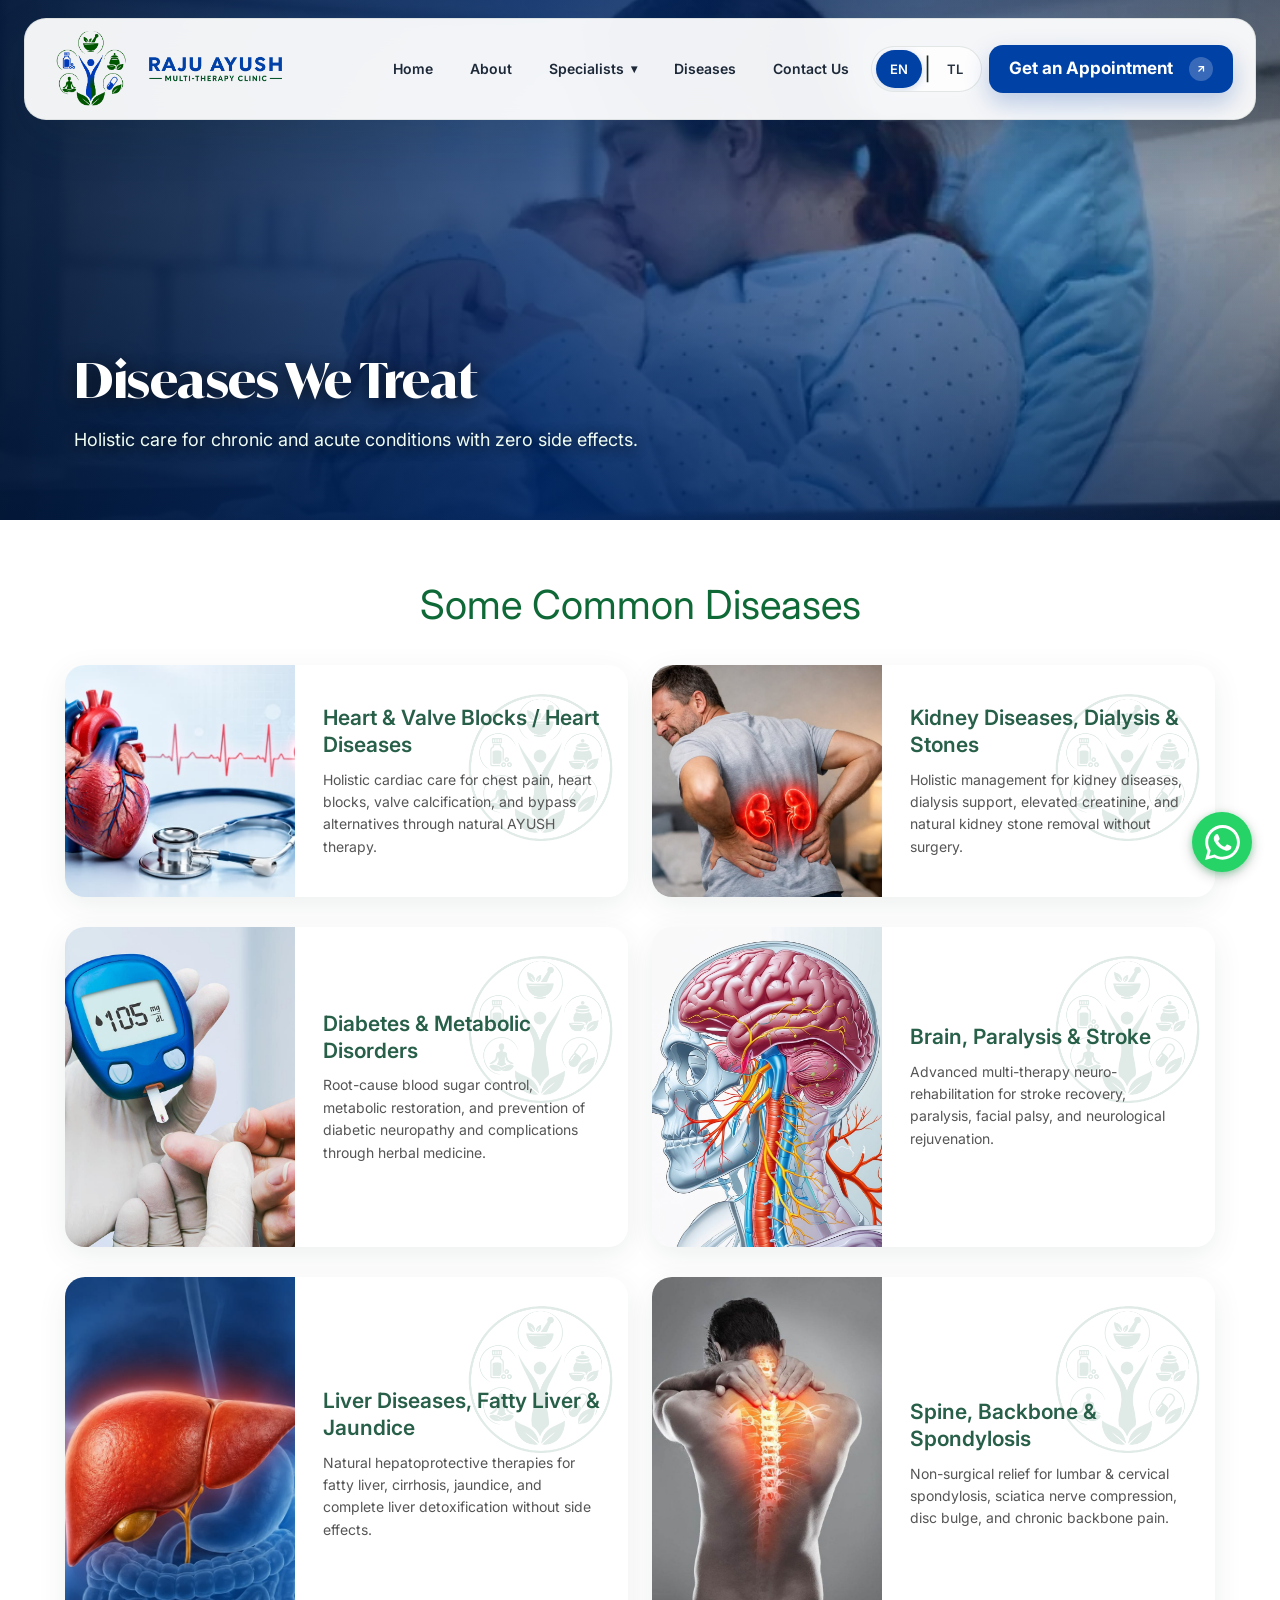
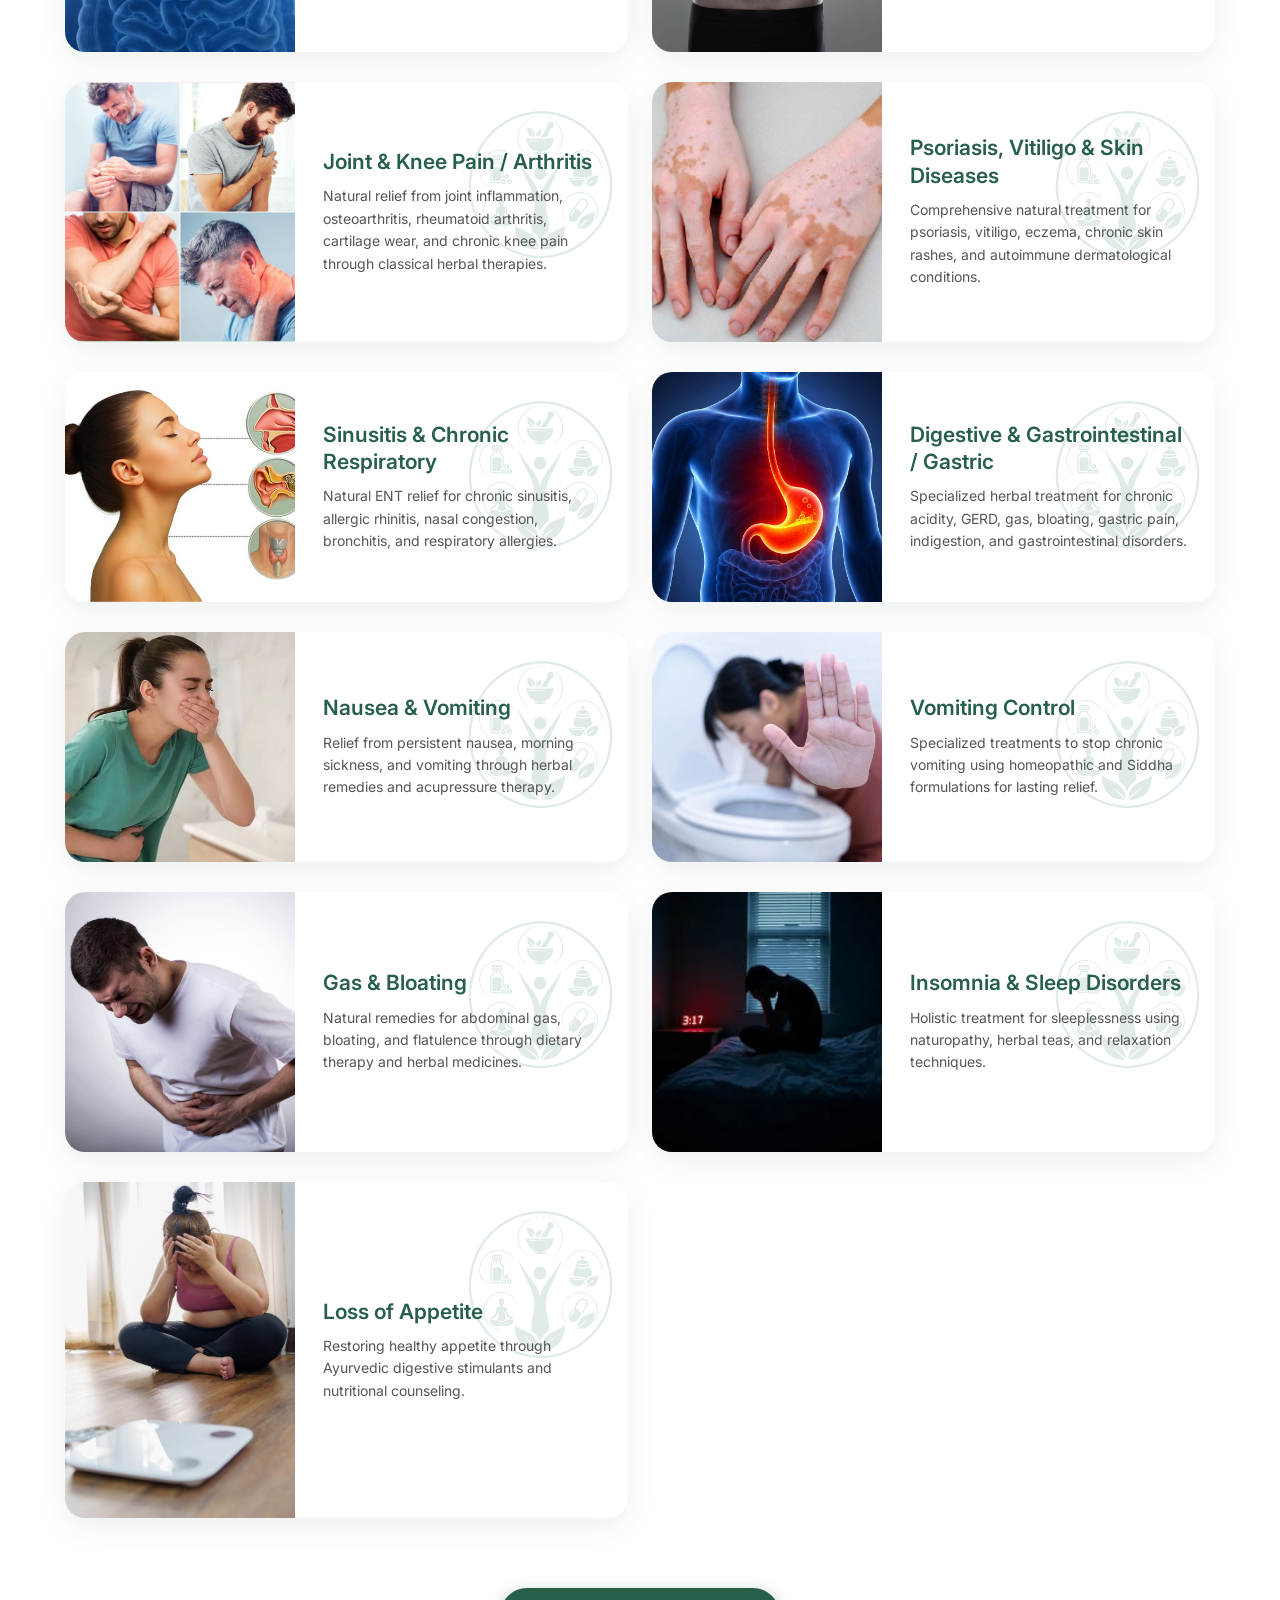
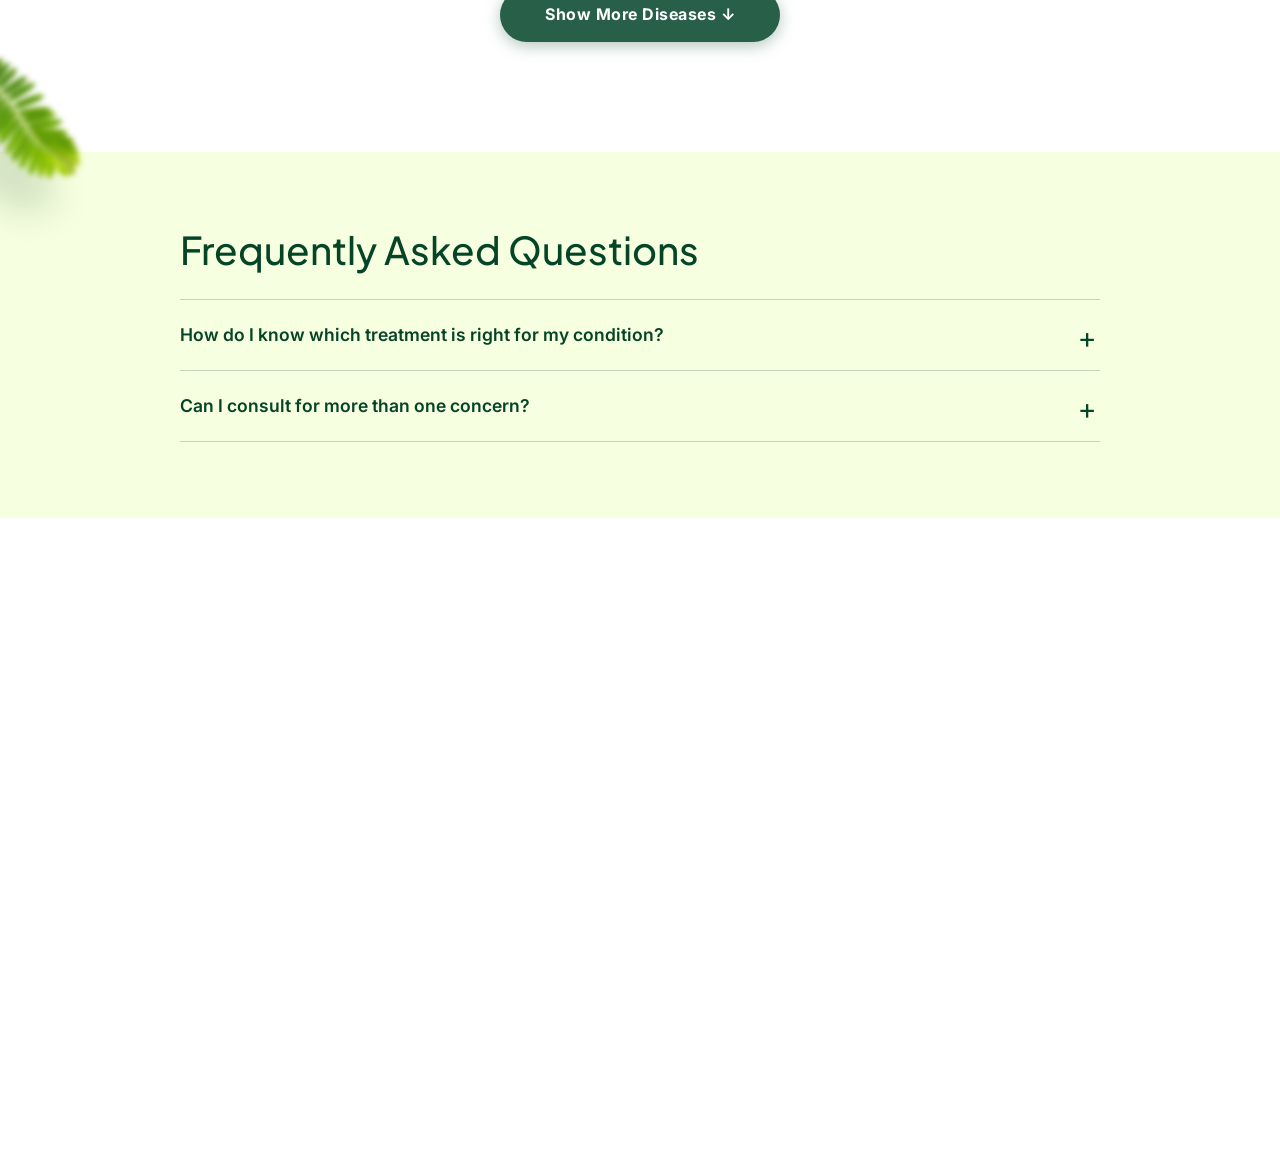
==== commit dd79e27e: "Add 8 missing clinical disease cards with multilingual translations to diseases.html" ====
--- a/diseases.html
+++ b/diseases.html
@@ -923,6 +923,102 @@
                             <div class="fade1"><img src="./assets/images/logo transparent ..png" alt="Raju AYUSH Logo" loading="lazy" decoding="async"></div>
                             <div class="title">Migraine Relief</div>
                             <p>Targeted treatment for chronic migraine and tension headaches without painkillers.</p>
+                        </div>
+                    </div>
+                </div>
+                <div class="col-sm-6" style="display:none;" data-hidden-disease="true">
+                    <div class="dSBx">
+                        <div class="imgBx">
+                            <img src="./assets/images/Toothache & Dental Pain.jpg" alt="Toothache & Dental Pain Relief" loading="lazy" decoding="async">
+                        </div>
+                        <div class="txtBx">
+                            <div class="fade1"><img src="./assets/images/logo transparent ..png" alt="Raju AYUSH Logo" loading="lazy" decoding="async"></div>
+                            <div class="title">Toothache &amp; Dental Pain Relief</div>
+                            <p>Natural non-invasive relief for severe toothache, sensitive gums, dental nerve inflammation, and recurrent oral pain through potent herbal extracts and constitutional remedies without painful procedures.</p>
+                        </div>
+                    </div>
+                </div>
+                <div class="col-sm-6" style="display:none;" data-hidden-disease="true">
+                    <div class="dSBx">
+                        <div class="imgBx">
+                            <img src="./assets/images/Sunstroke & Heat Exhaustion.jpg" alt="Sunstroke & Summer Heat Exhaustion" loading="lazy" decoding="async">
+                        </div>
+                        <div class="txtBx">
+                            <div class="fade1"><img src="./assets/images/logo transparent ..png" alt="Raju AYUSH Logo" loading="lazy" decoding="async"></div>
+                            <div class="title">Sunstroke &amp; Summer Heat Exhaustion</div>
+                            <p>Rapid rehydration and restorative herbal cooling therapies to protect against severe sunstroke, dizziness, heat exhaustion, and summer body burning, stabilizing core electrolyte balance safely.</p>
+                        </div>
+                    </div>
+                </div>
+                <div class="col-sm-6" style="display:none;" data-hidden-disease="true">
+                    <div class="dSBx">
+                        <div class="imgBx">
+                            <img src="./assets/images/Womens Health & PCOD.jpg" alt="Women’s Health, PCOD & Hormonal Balance" loading="lazy" decoding="async">
+                        </div>
+                        <div class="txtBx">
+                            <div class="fade1"><img src="./assets/images/logo transparent ..png" alt="Raju AYUSH Logo" loading="lazy" decoding="async"></div>
+                            <div class="title">Women’s Health, PCOD &amp; Hormonal Balance</div>
+                            <p>Holistic botanical care for PCOD/PCOS, irregular menstrual cycles, uterine fibroids, and natural fertility enhancement, restoring inner hormonal rhythm and vitality without synthetic hormones.</p>
+                        </div>
+                    </div>
+                </div>
+                <div class="col-sm-6" style="display:none;" data-hidden-disease="true">
+                    <div class="dSBx">
+                        <div class="imgBx">
+                            <img src="./assets/images/Mens Health & Prostate.jpg" alt="Men’s Health & Prostate Care" loading="lazy" decoding="async">
+                        </div>
+                        <div class="txtBx">
+                            <div class="fade1"><img src="./assets/images/logo transparent ..png" alt="Raju AYUSH Logo" loading="lazy" decoding="async"></div>
+                            <div class="title">Men’s Health &amp; Prostate Care</div>
+                            <p>Targeted AYUSH care for benign prostatic enlargement (BPH), frequent nocturnal urination, male fertility, and vitality restoration, promoting long-term confidence and comfort.</p>
+                        </div>
+                    </div>
+                </div>
+                <div class="col-sm-6" style="display:none;" data-hidden-disease="true">
+                    <div class="dSBx">
+                        <div class="imgBx">
+                            <img src="./assets/images/Desk Work Neck & Arm Pain.jpg" alt="Desk-Work Neck & Arm Strain (RSI)" loading="lazy" decoding="async">
+                        </div>
+                        <div class="txtBx">
+                            <div class="fade1"><img src="./assets/images/logo transparent ..png" alt="Raju AYUSH Logo" loading="lazy" decoding="async"></div>
+                            <div class="title">Desk-Work Neck &amp; Arm Strain (RSI)</div>
+                            <p>Specialized ergonomic relief for IT professionals and desk workers suffering from cervical stiffness, radiating arm ache, wrist tension, and postural muscle fatigue.</p>
+                        </div>
+                    </div>
+                </div>
+                <div class="col-sm-6" style="display:none;" data-hidden-disease="true">
+                    <div class="dSBx">
+                        <div class="imgBx">
+                            <img src="./assets/images/Nerve Numbness & Tingling.jpg" alt="Numbness & Tingling in Hands & Feet" loading="lazy" decoding="async">
+                        </div>
+                        <div class="txtBx">
+                            <div class="fade1"><img src="./assets/images/logo transparent ..png" alt="Raju AYUSH Logo" loading="lazy" decoding="async"></div>
+                            <div class="title">Numbness &amp; Tingling in Hands &amp; Feet</div>
+                            <p>Restorative nerve therapies to alleviate tingling, prickling 'pins and needles', burning feet sensations, and micro-circulation loss associated with diabetic and peripheral neuropathy.</p>
+                        </div>
+                    </div>
+                </div>
+                <div class="col-sm-6" style="display:none;" data-hidden-disease="true">
+                    <div class="dSBx">
+                        <div class="imgBx">
+                            <img src="./assets/images/Navel Colic & Abdominal Pain.jpg" alt="Navel & Abdominal Colic Pain" loading="lazy" decoding="async">
+                        </div>
+                        <div class="txtBx">
+                            <div class="fade1"><img src="./assets/images/logo transparent ..png" alt="Raju AYUSH Logo" loading="lazy" decoding="async"></div>
+                            <div class="title">Navel &amp; Abdominal Colic Pain</div>
+                            <p>Gentle carminative and anti-spasmodic herbal remedies providing prompt soothing relief for deep umbilical ache, sharp intestinal spasms, and localized abdominal distress.</p>
+                        </div>
+                    </div>
+                </div>
+                <div class="col-sm-6" style="display:none;" data-hidden-disease="true">
+                    <div class="dSBx">
+                        <div class="imgBx">
+                            <img src="./assets/images/Food Allergy & Intolerance.jpg" alt="Specific Food Intolerance & Allergies" loading="lazy" decoding="async">
+                        </div>
+                        <div class="txtBx">
+                            <div class="fade1"><img src="./assets/images/logo transparent ..png" alt="Raju AYUSH Logo" loading="lazy" decoding="async"></div>
+                            <div class="title">Specific Food Intolerance &amp; Allergies</div>
+                            <p>Detoxification and mucosal immune-balancing therapies for individuals suffering from acute flare-ups, body itching, skin redness, or acidity triggered by specific vegetables and sour foods.</p>
                         </div>
                     </div>
                 </div>
